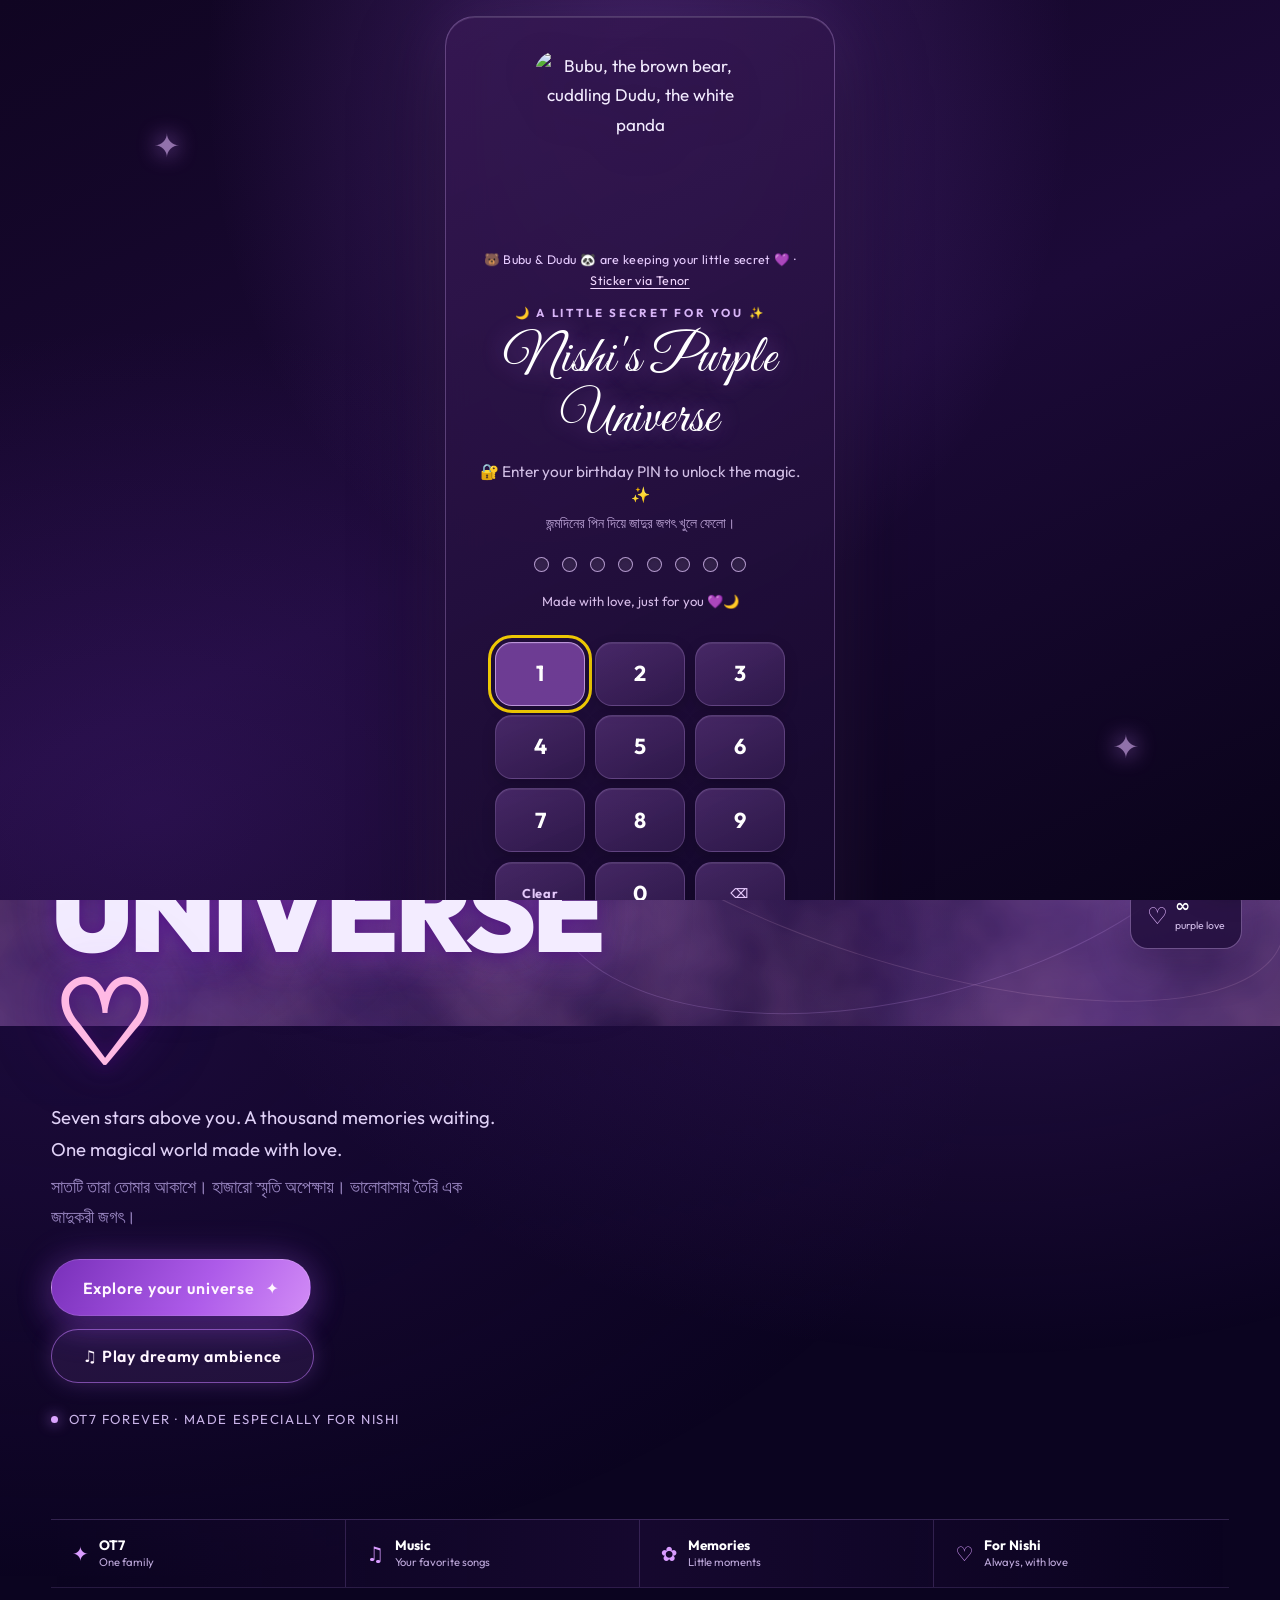
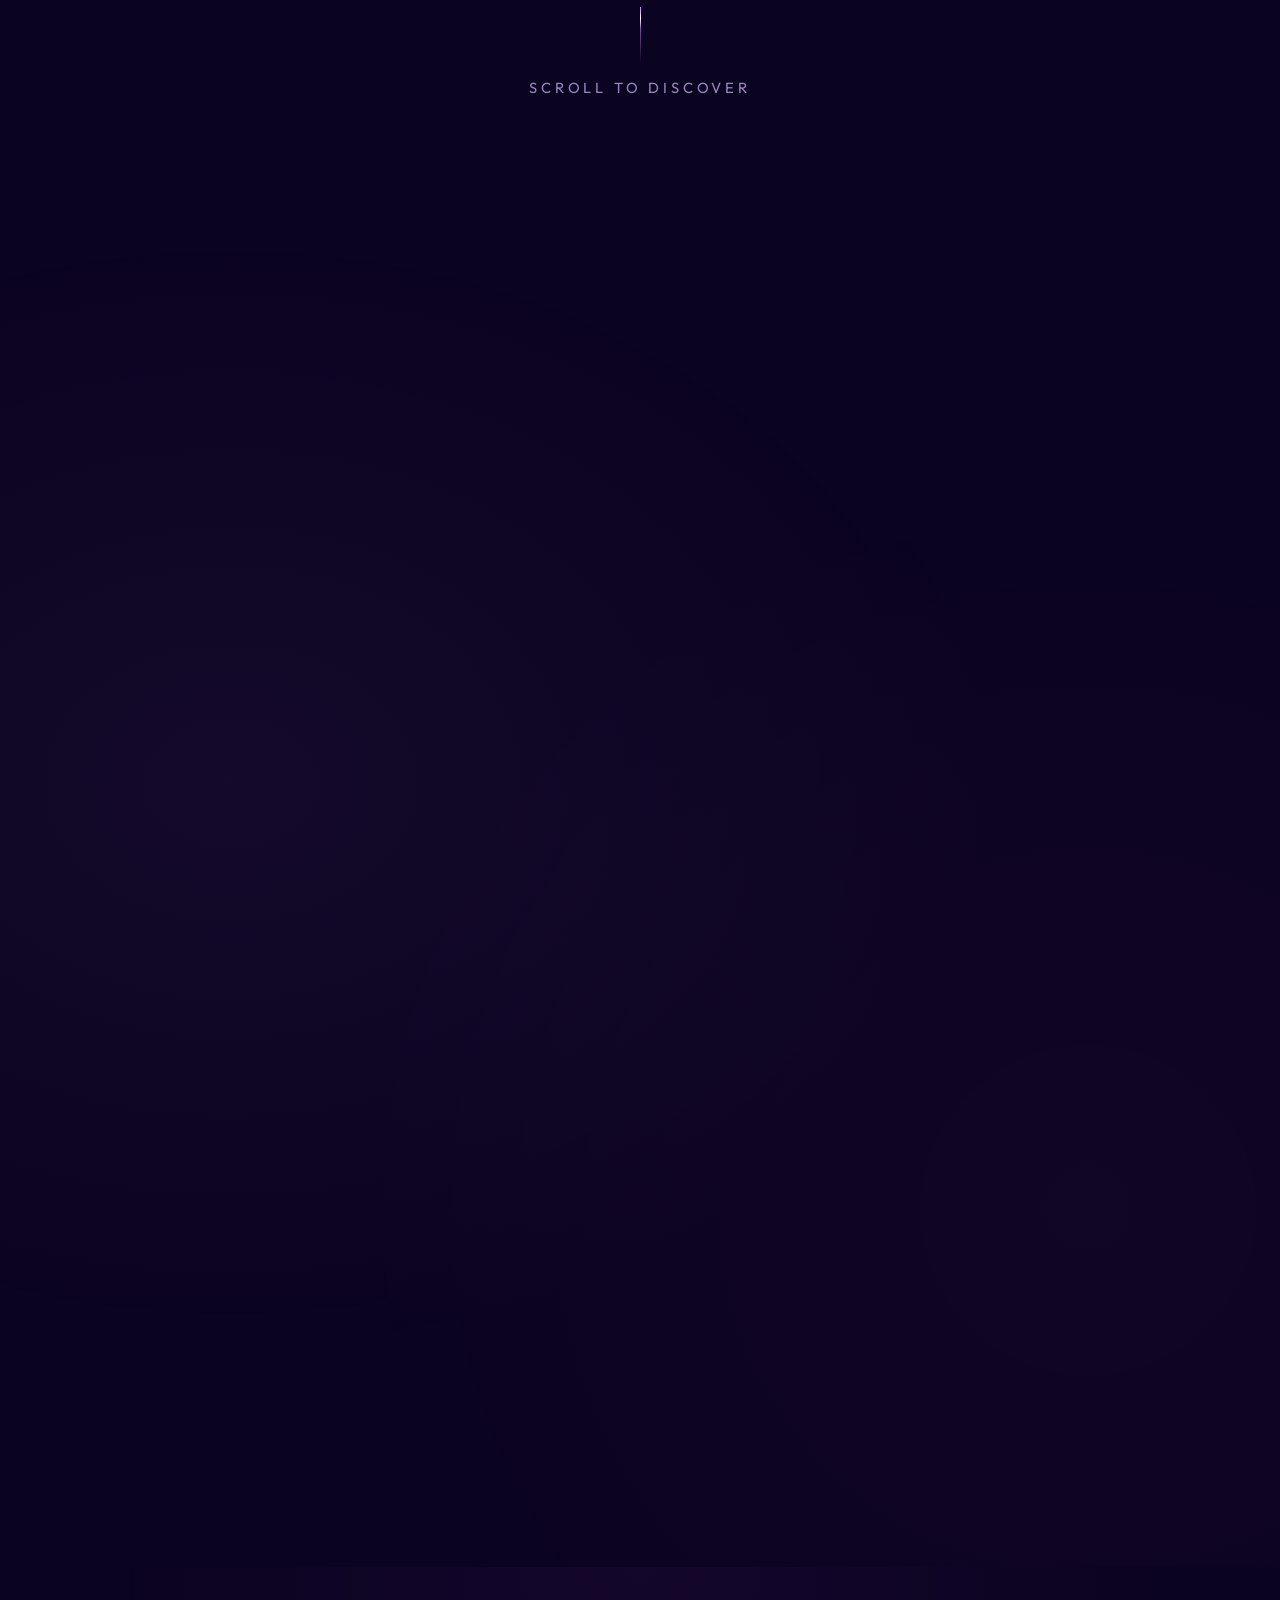
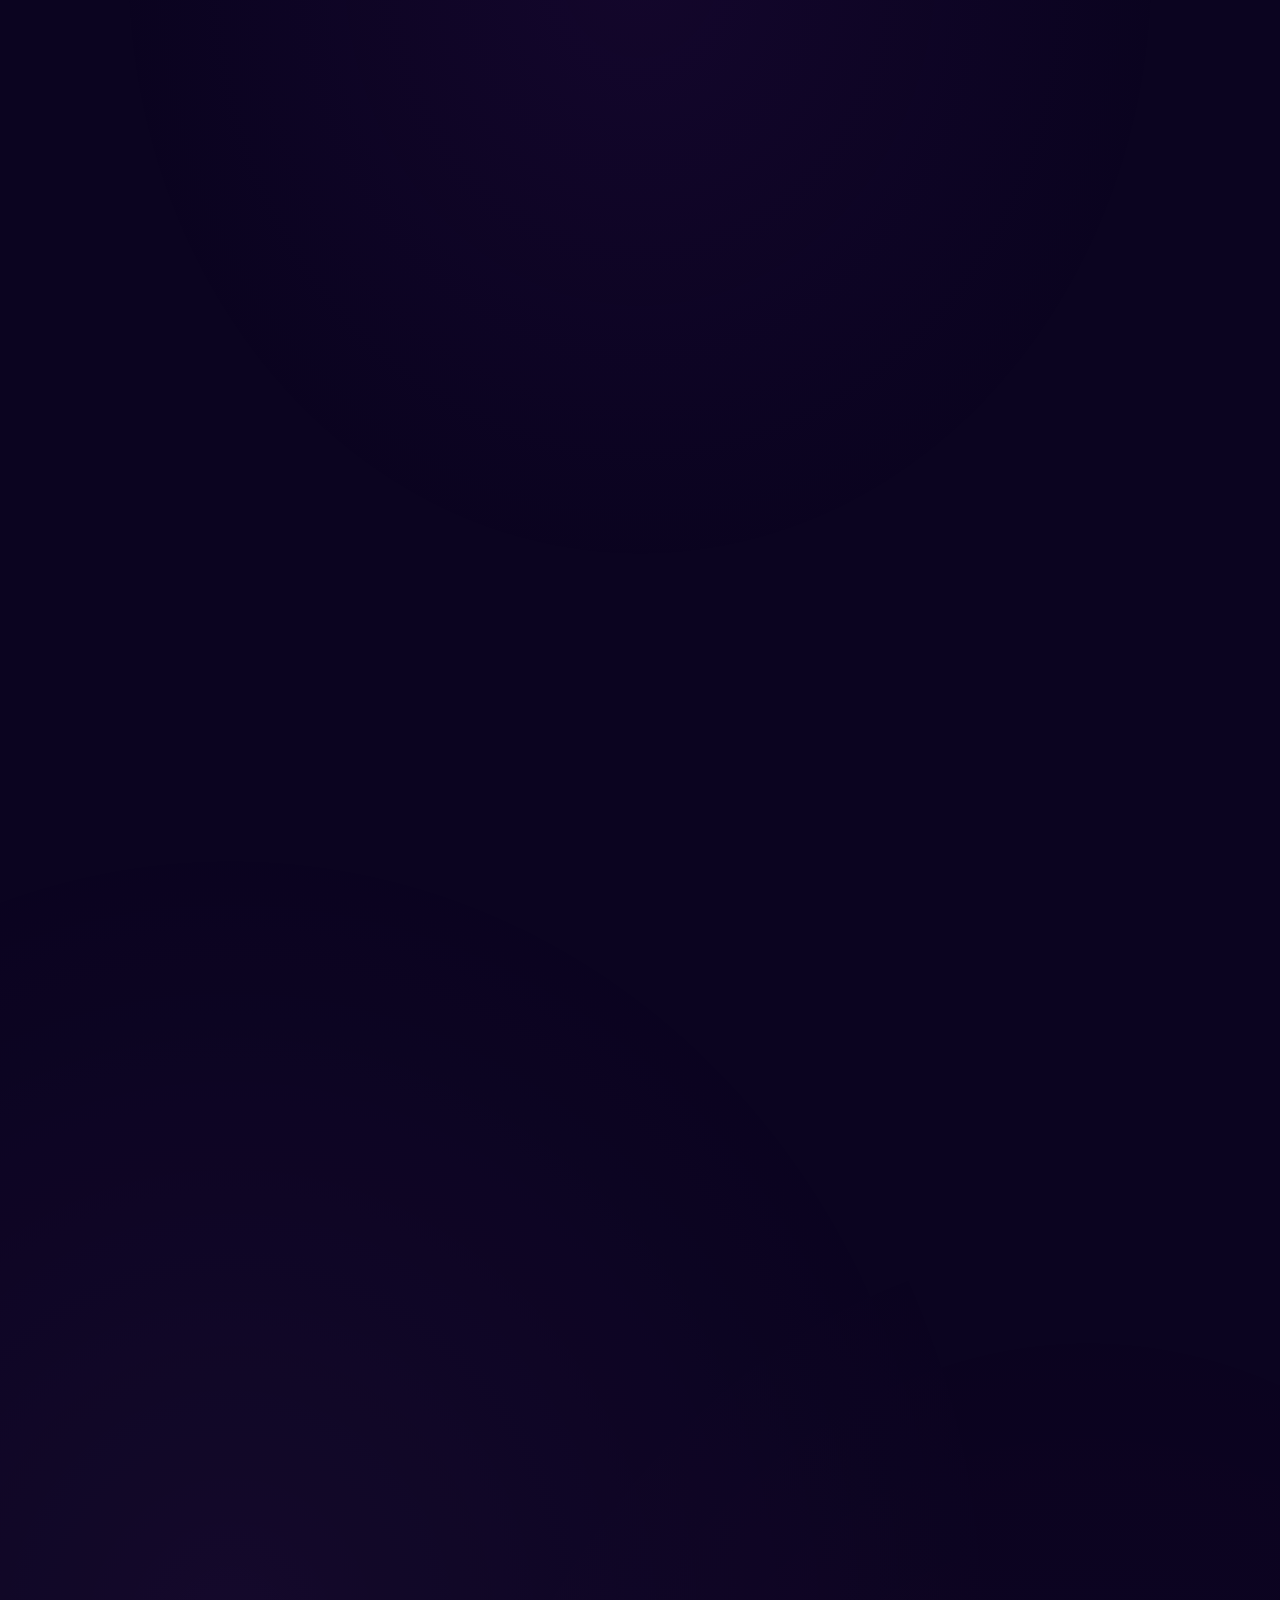
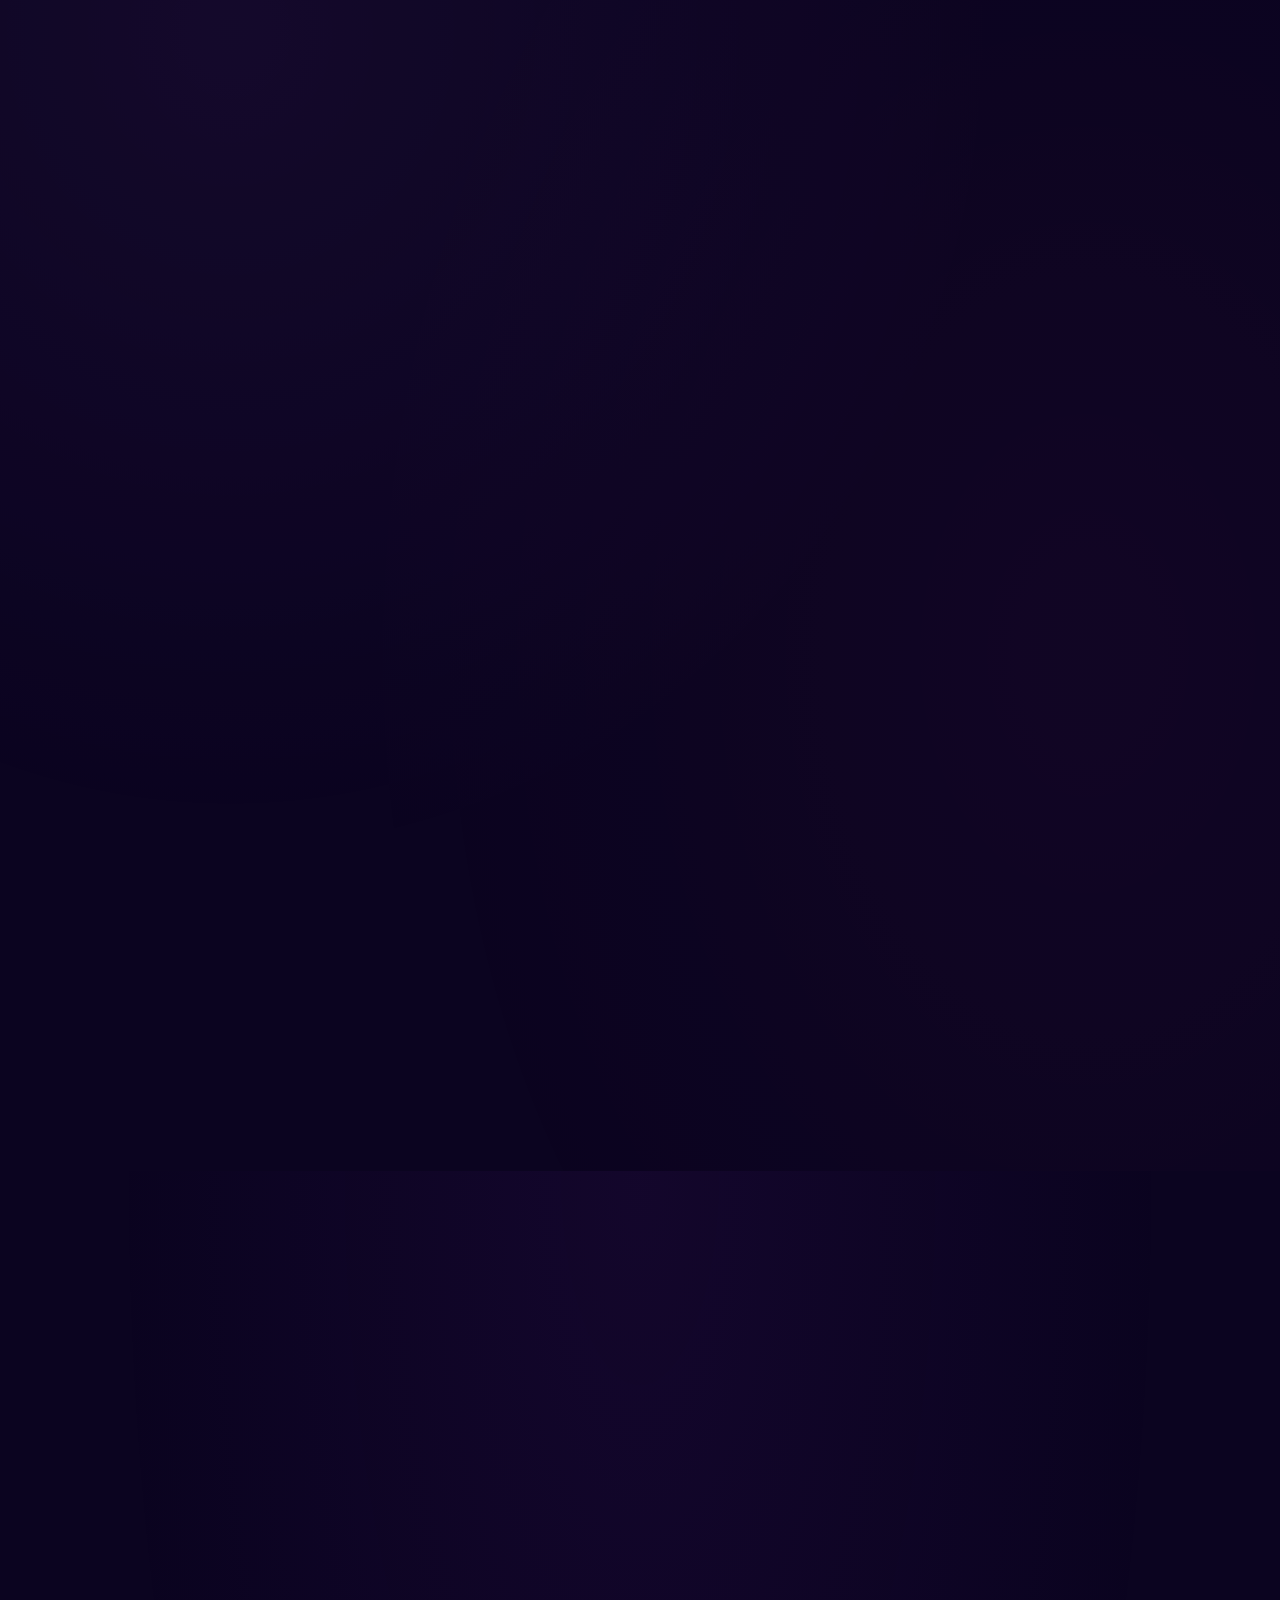
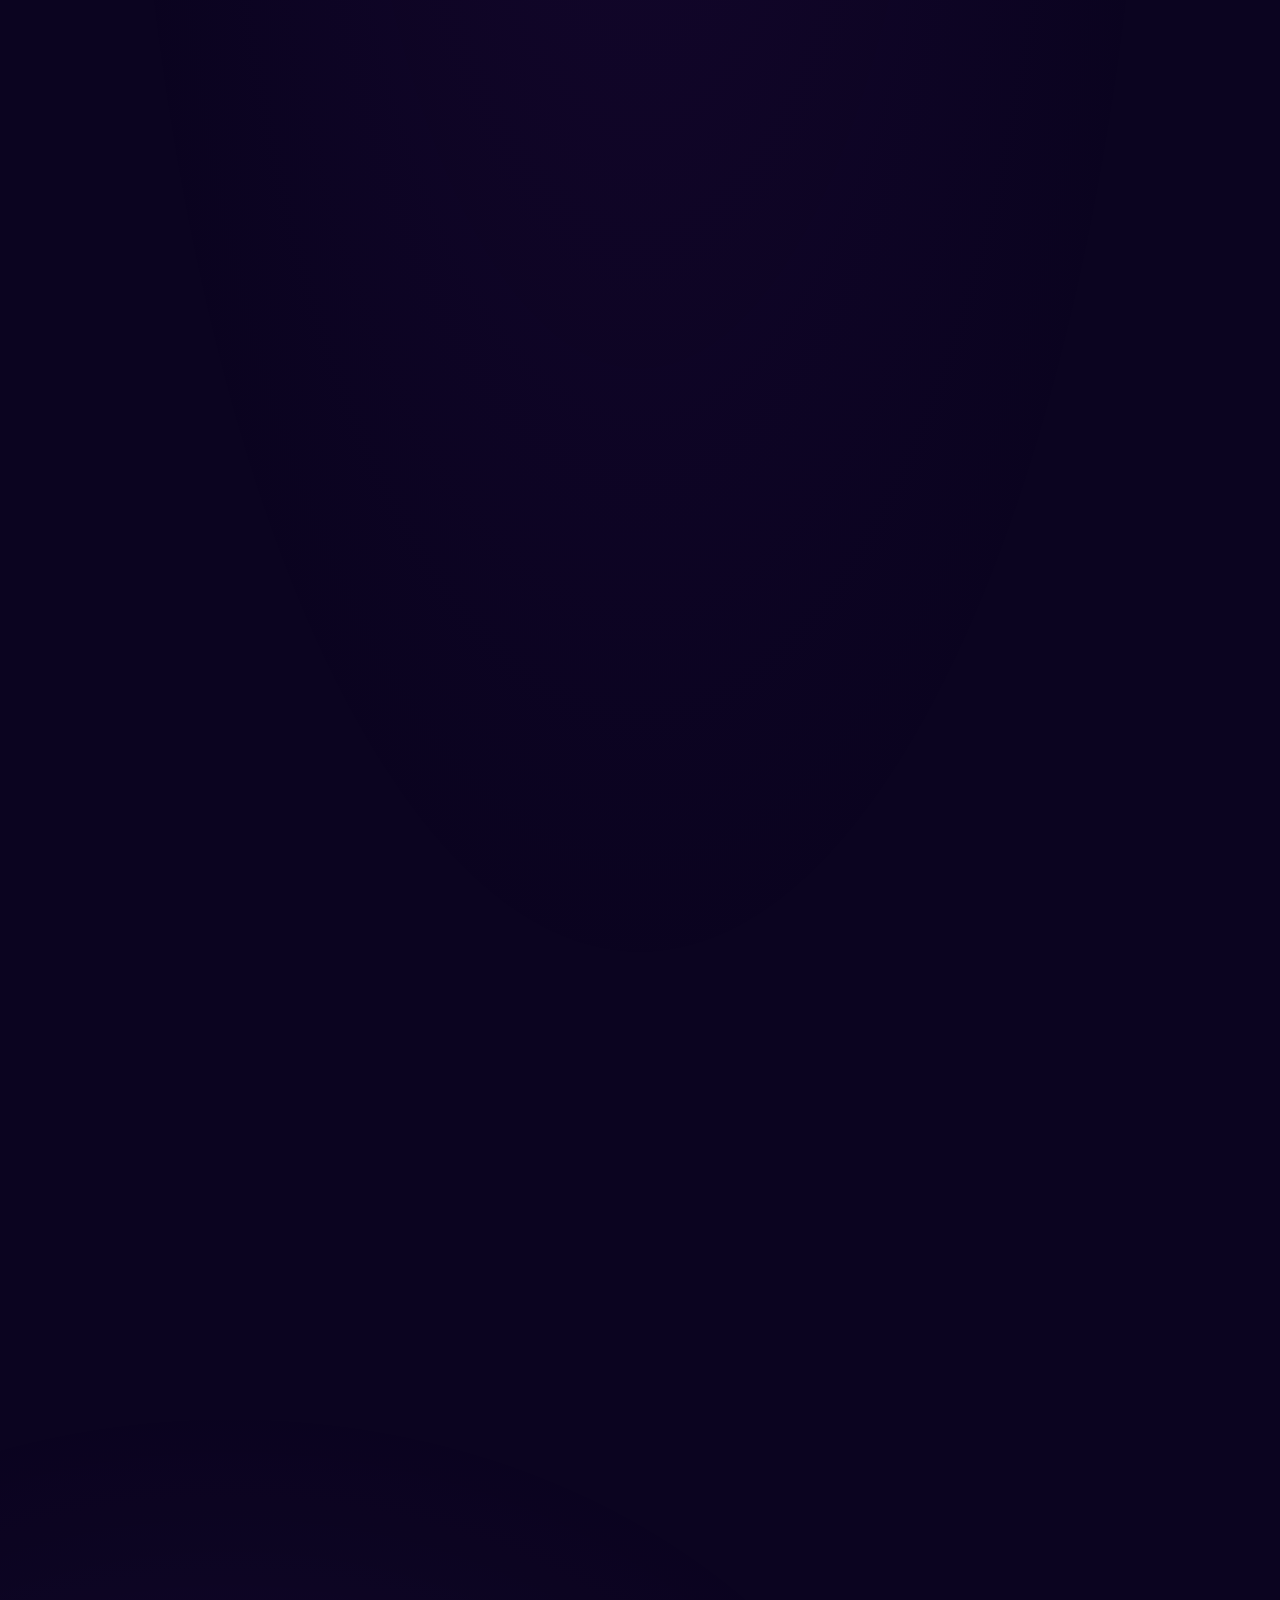
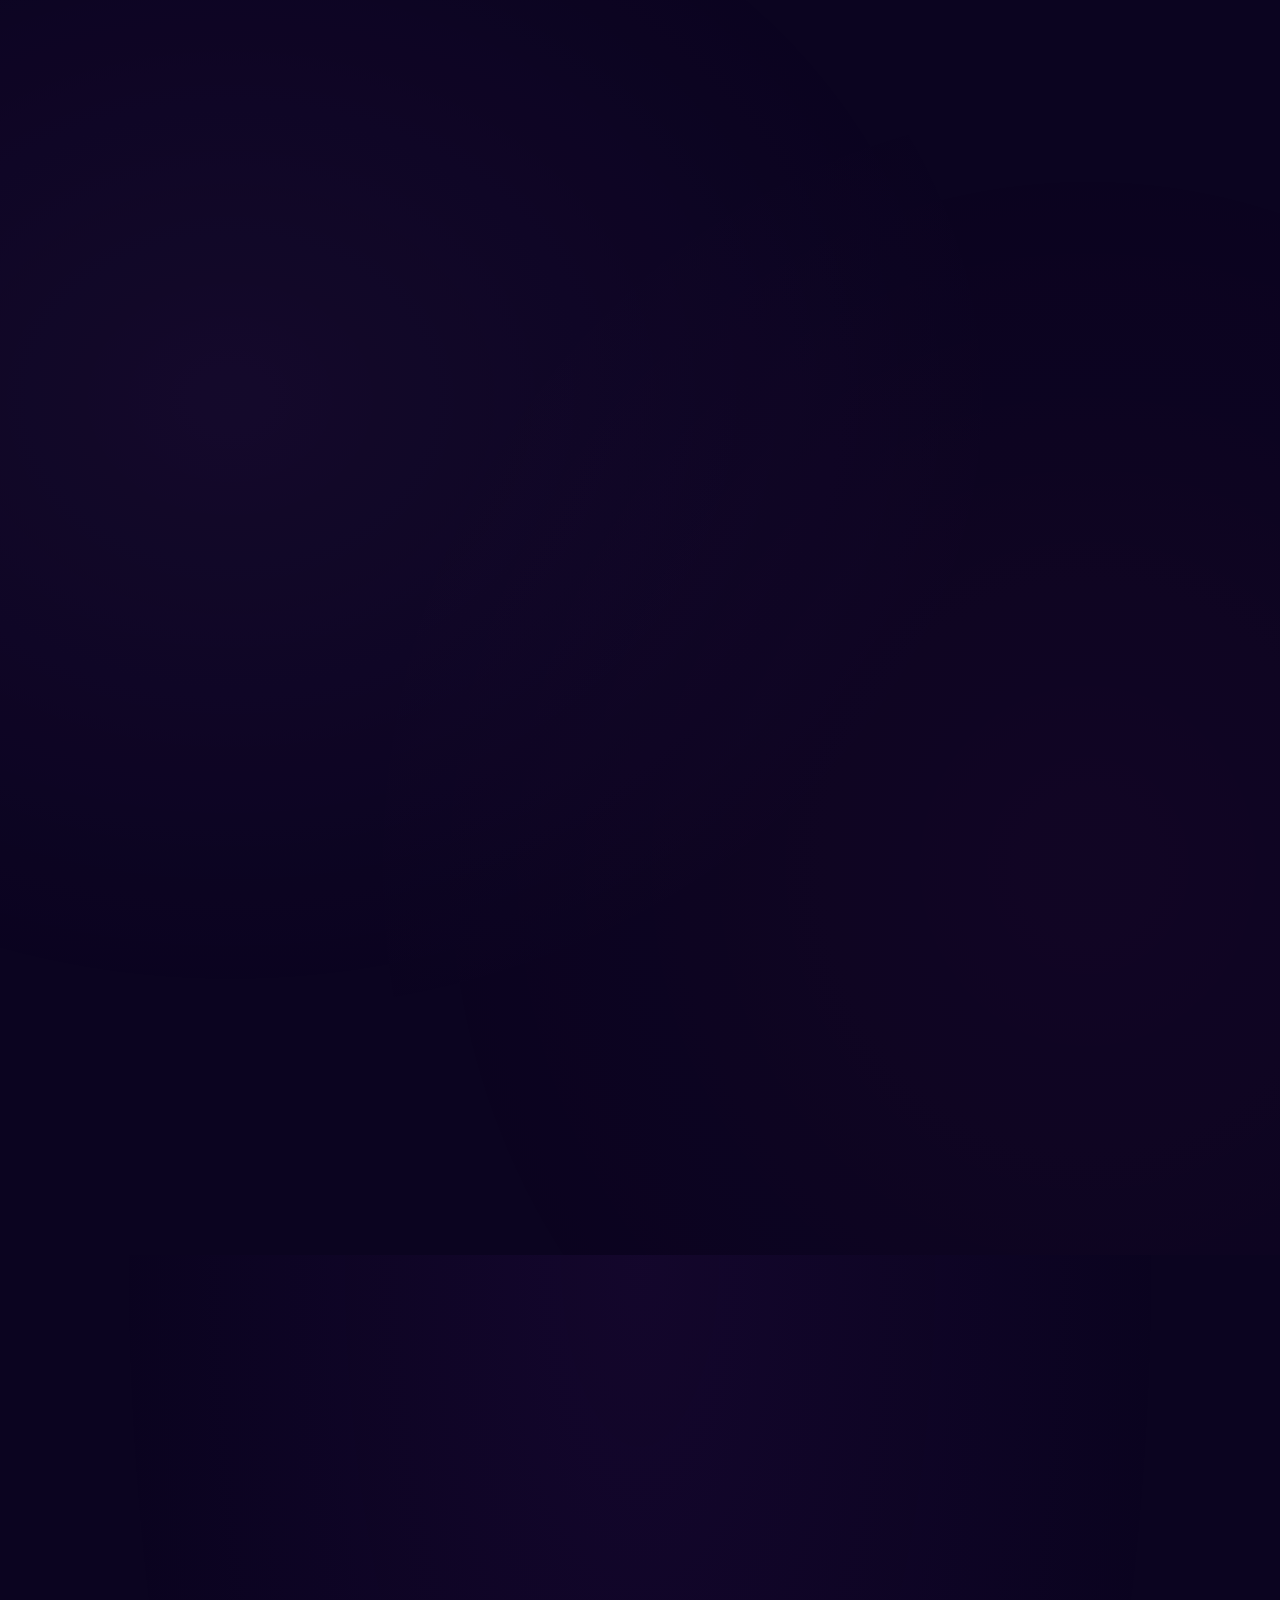
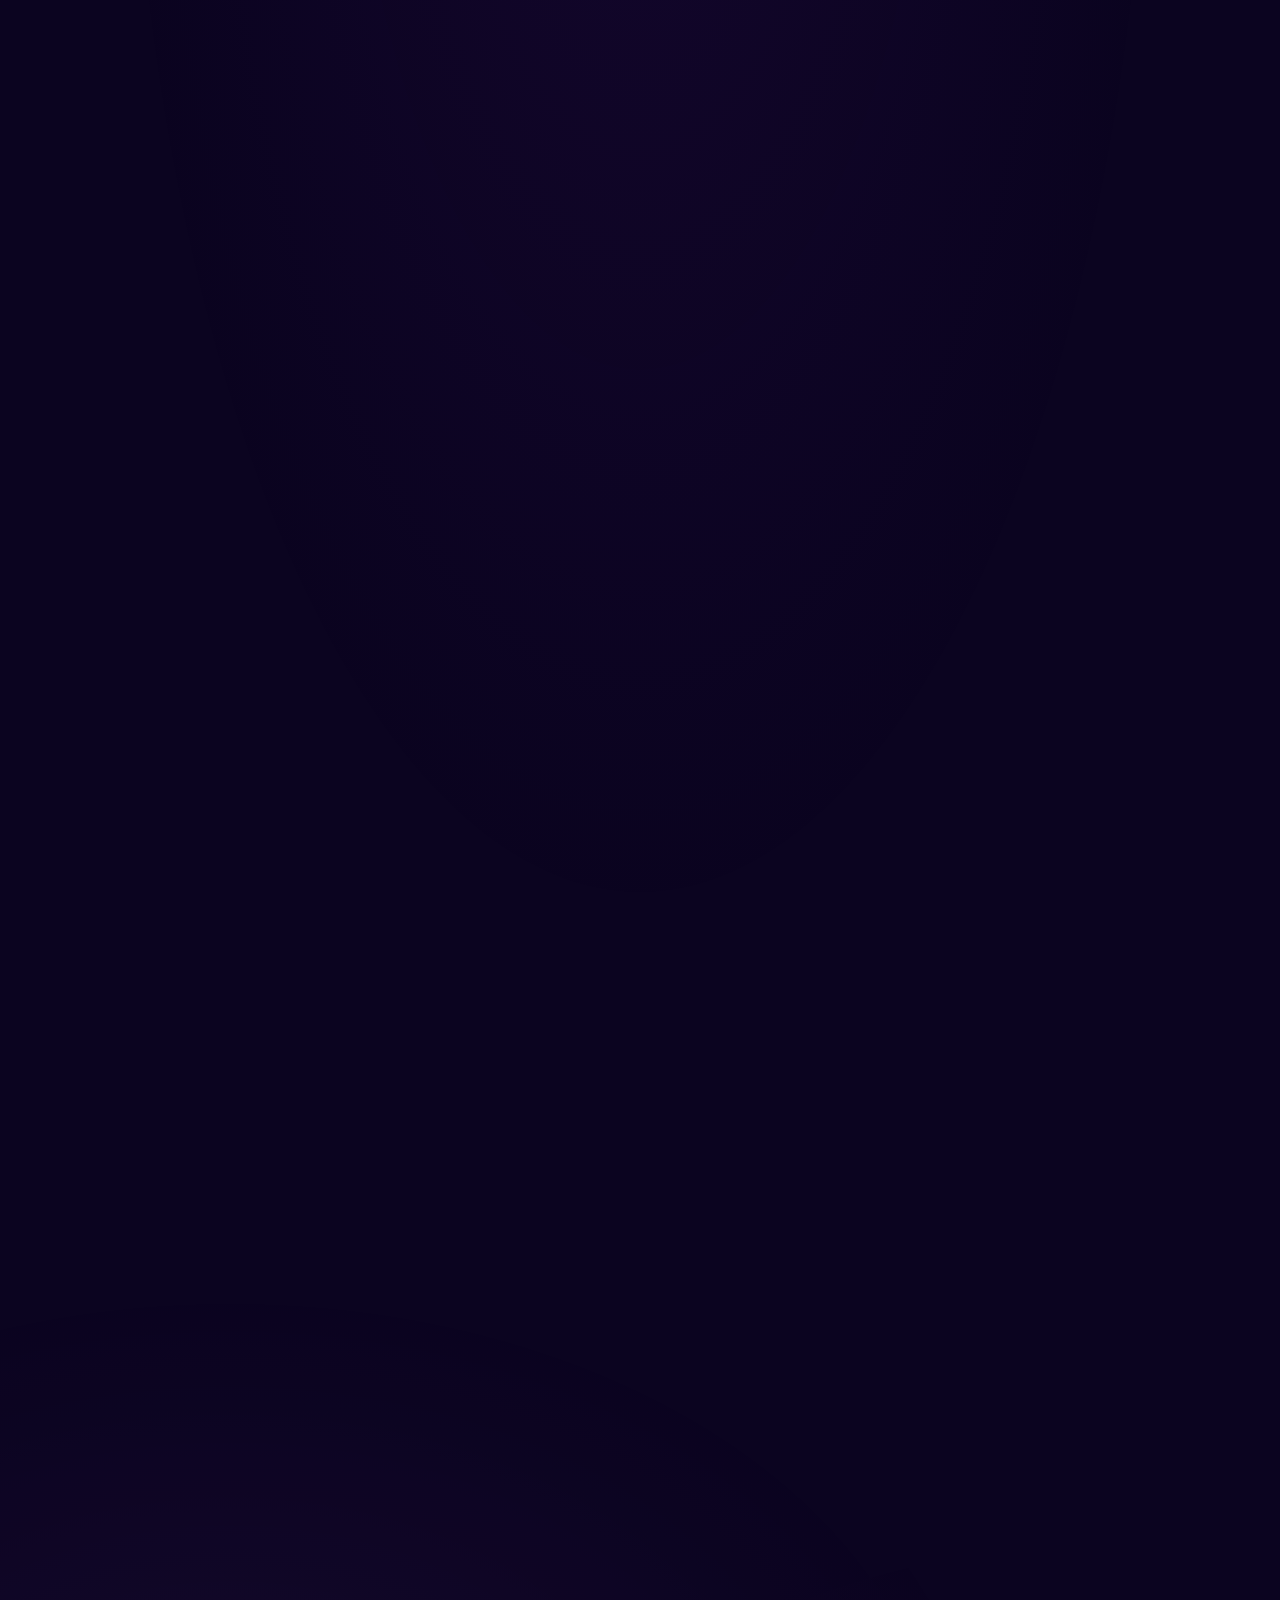
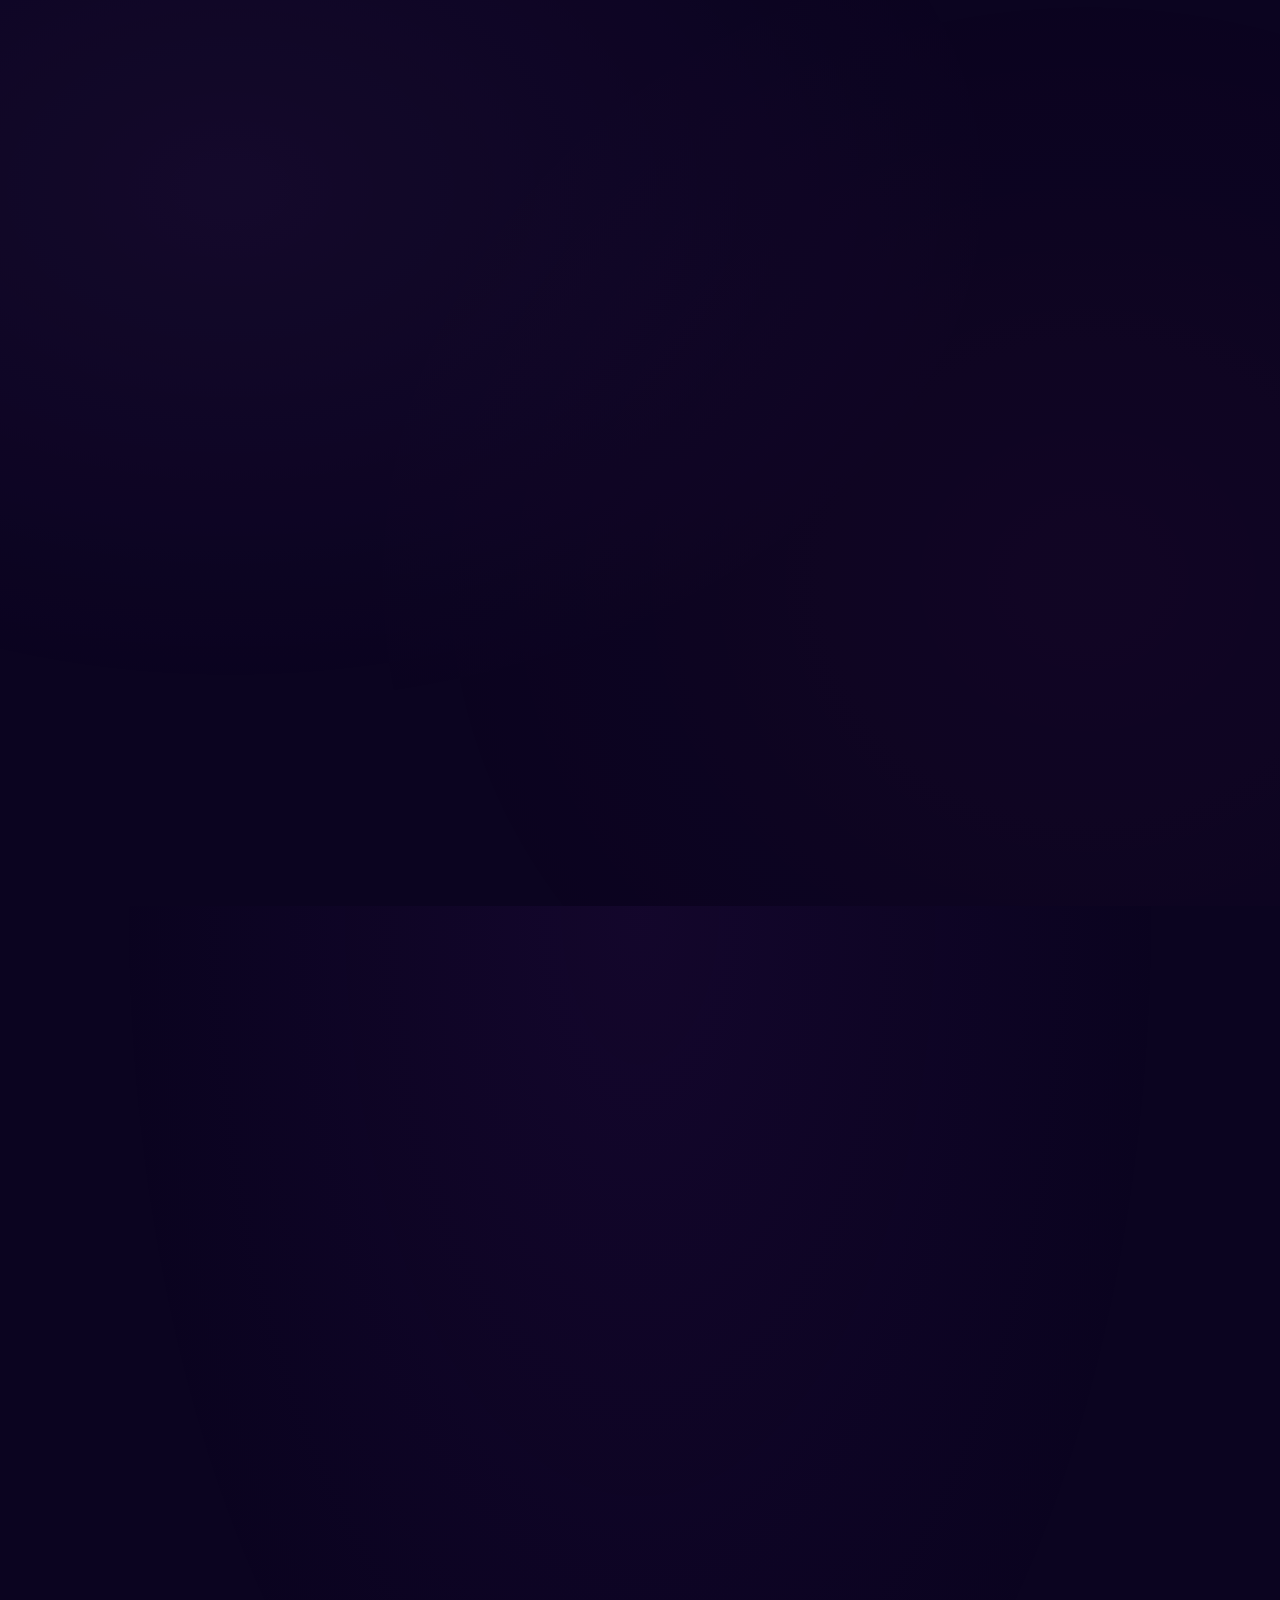
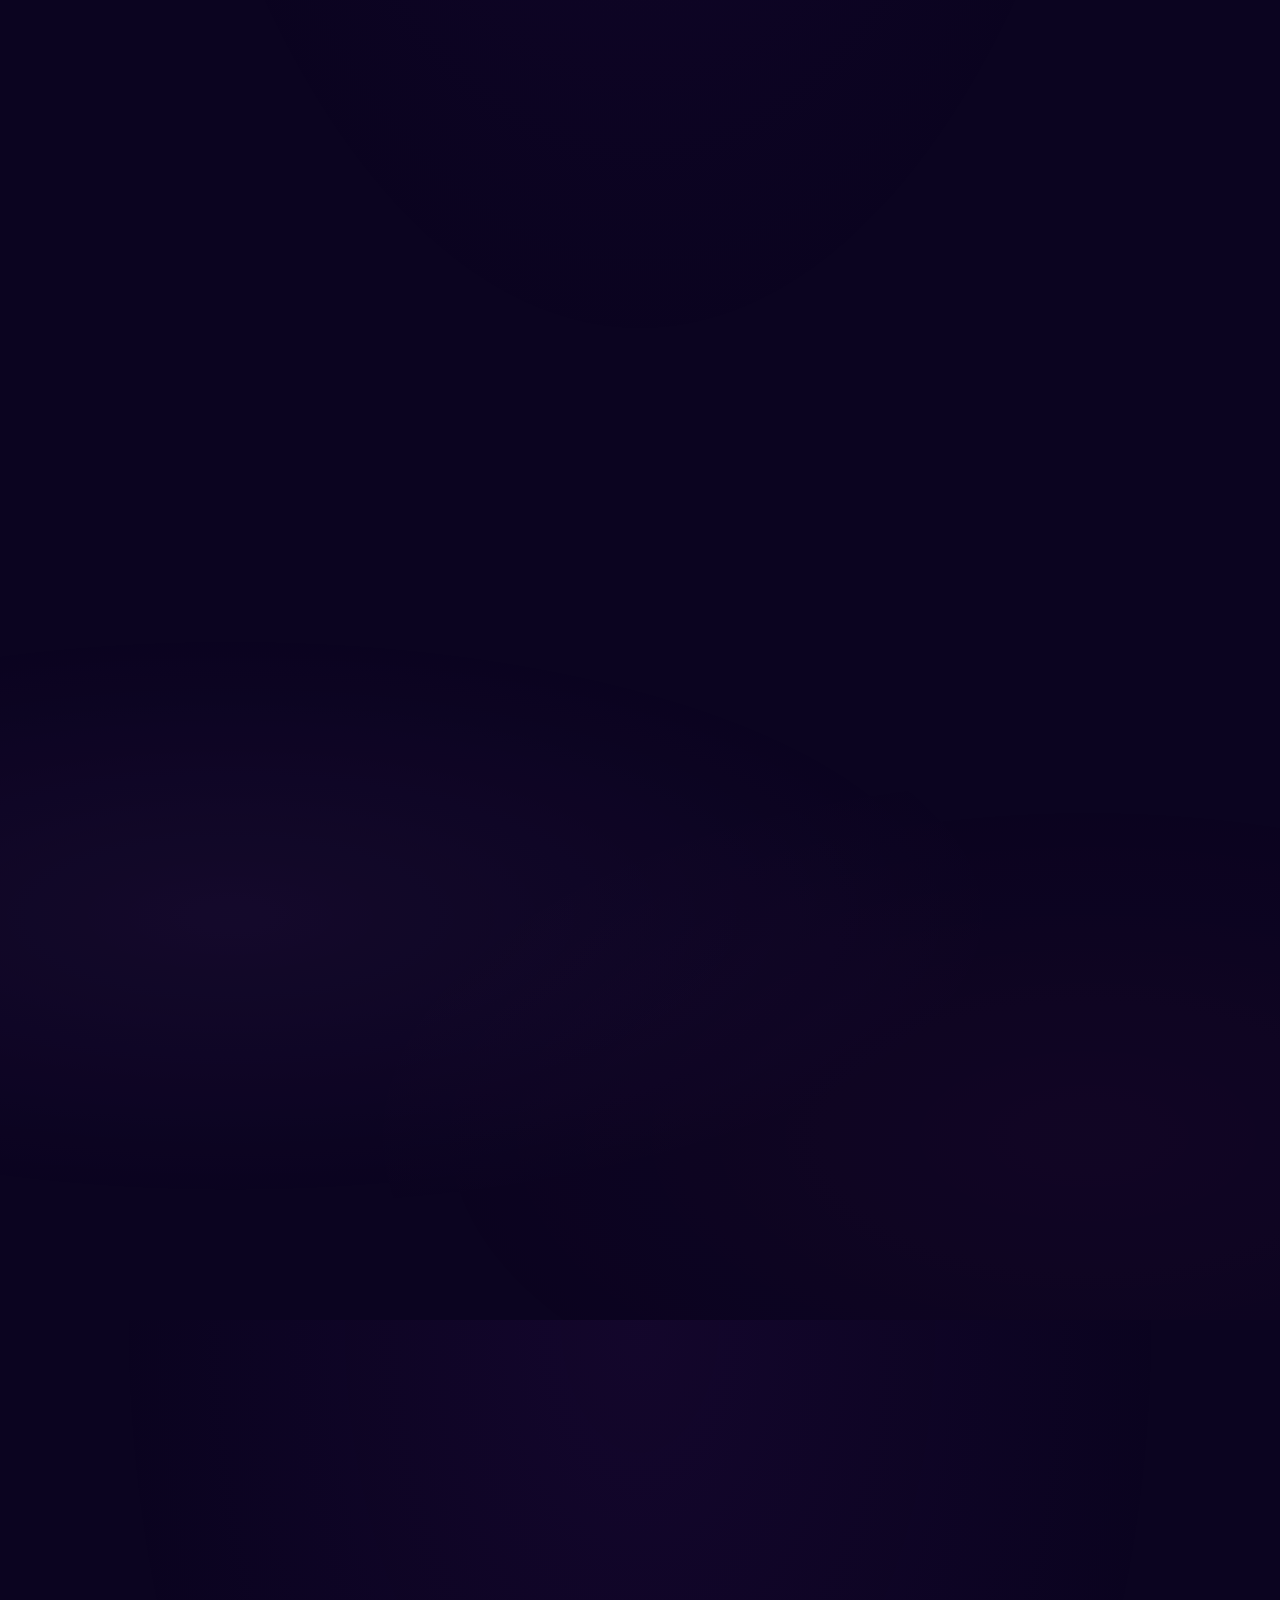
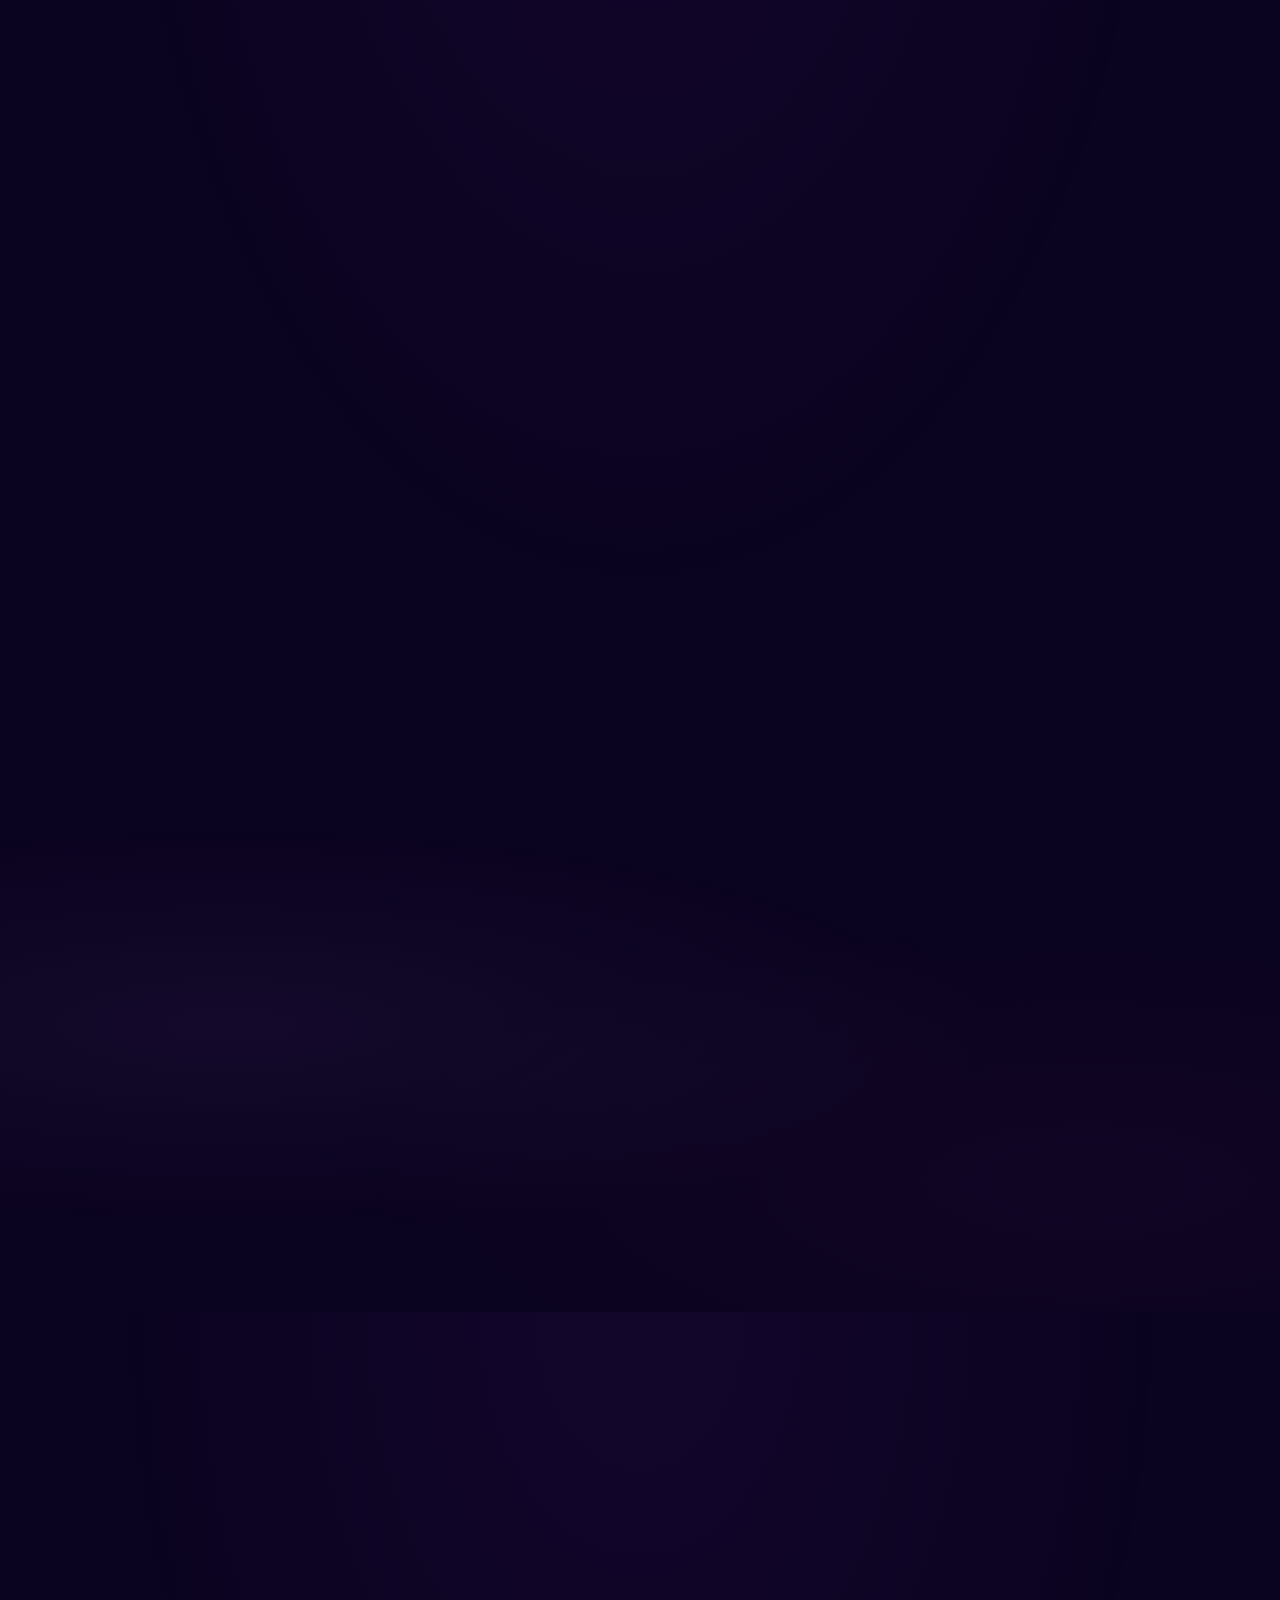
==== index.html @ fa597c04 "fix: PIN keypad fits mobile viewports; stable status line; defer 3D behind intro; intro fade click-t" ====
<!doctype html>
<html lang="en">
<head>
<meta charset="utf-8">
<meta name="viewport" content="width=device-width,initial-scale=1,viewport-fit=cover">
<title>Nishi's Purple Universe 💜</title>
<meta name="description" content="Enter Nishi's Purple Universe — a cinematic fan-made journey for OT7 and ARMY.">
<meta name="theme-color" content="#0B0420">
<meta http-equiv="Content-Security-Policy" content="default-src 'self'; script-src 'self' https://www.youtube.com 'unsafe-inline'; style-src 'self' 'unsafe-inline'; img-src 'self' data: https://i.ytimg.com https://*.ytimg.com https://media.tenor.com https://media1.tenor.com; font-src 'self'; connect-src 'self' https://www.youtube.com; frame-src https://www.youtube-nocookie.com https://www.youtube.com; object-src 'none'; base-uri 'self'; form-action 'self'">
<script>document.documentElement.classList.add('js')</script>
<meta name="referrer" content="strict-origin-when-cross-origin">
<link rel="canonical" href="https://alonesmoker007.github.io/Nishi-Purple-Universe/">
<link rel="icon" type="image/svg+xml" href="assets/favicon.svg">
<link rel="apple-touch-icon" href="assets/favicon.svg">
<meta property="og:type" content="website">
<meta property="og:title" content="Nishi's Purple Universe 💜">
<meta property="og:description" content="A dreamy purple cinematic journey for Nishi, celebrating OT7, ARMY, music, memories and friendship.">
<meta property="og:url" content="https://alonesmoker007.github.io/Nishi-Purple-Universe/">
<meta property="og:image" content="https://alonesmoker007.github.io/Nishi-Purple-Universe/assets/og-image.png">
<meta property="og:image:width" content="1200">
<meta property="og:image:height" content="630">
<meta property="og:image:alt" content="Nishi's Purple Universe — a purple fantasy castle under a moonlit sky with seven glowing stars">
<meta name="twitter:card" content="summary_large_image">
<meta name="twitter:title" content="Nishi's Purple Universe 💜">
<meta name="twitter:description" content="A dreamy purple cinematic journey for Nishi and OT7 ARMY.">
<meta name="twitter:image" content="https://alonesmoker007.github.io/Nishi-Purple-Universe/assets/og-image.png">
<link rel="preload" href="fonts/outfit-var.woff2" as="font" type="font/woff2" crossorigin>
<link rel="preload" href="fonts/great-vibes-400.woff2" as="font" type="font/woff2" crossorigin>
<script type="application/ld+json">
{"@context":"https://schema.org","@type":"WebSite","name":"Nishi's Purple Universe","url":"https://alonesmoker007.github.io/Nishi-Purple-Universe/","description":"A cinematic fan-made tribute celebrating BTS OT7, ARMY, music, memories and friendship.","inLanguage":"en"}
</script>
<link rel="stylesheet" href="css/secret-world.css">
<style>
/* ============================================================
   NISHI'S PURPLE UNIVERSE — cinematic design system
   Palette tokens (from reference art direction)
   ============================================================ */
@font-face{font-family:'Outfit';src:url('fonts/outfit-var.woff2') format('woff2');font-weight:100 900;font-style:normal;font-display:swap}
@font-face{font-family:'Great Vibes';src:url('fonts/great-vibes-400.woff2') format('woff2');font-weight:400;font-style:normal;font-display:swap}

:root{
  --ink-abyss:#0B0420;
  --ink-deep:#1A0B3B;
  --purple-core:#7B2CBF;
  --purple-glow:#C77DFF;
  --gold:#FFD700;
  --gold-warm:#F0E130;
  --pink:#FF69B4;
  --pink-warm:#E87A5D;
  --violet-deep:#4B0082;
  --mist:#2D1B3D;
  --paper:#FFFFFF;

  --text:#F3ECFF;
  --text-dim:#C4B2E4;
  --text-faint:#9A87C2;

  --glass:rgba(26,11,59,.55);
  --glass-strong:rgba(20,7,48,.78);
  --stroke:rgba(199,125,255,.22);
  --stroke-hot:rgba(199,125,255,.55);

  --glow-sm:0 0 12px rgba(199,125,255,.45);
  --glow-md:0 0 28px rgba(199,125,255,.5), 0 0 60px rgba(123,44,191,.28);
  --glow-lg:0 0 40px rgba(199,125,255,.55), 0 0 110px rgba(123,44,191,.35);

  --r-sm:12px; --r-md:20px; --r-lg:30px; --r-pill:999px;
  --shell:min(1180px, 92vw);
  --ease:cubic-bezier(.22,.8,.28,1);
  --ease-out:cubic-bezier(.16,1,.3,1);
}

*,*::before,*::after{box-sizing:border-box}
html{scroll-behavior:smooth; -webkit-text-size-adjust:100%}
@media (prefers-reduced-motion: reduce){html{scroll-behavior:auto}}

body{
  margin:0;
  background:var(--ink-abyss);
  color:var(--text);
  font-family:'Outfit',system-ui,-apple-system,'Segoe UI',sans-serif;
  font-size:17px;
  line-height:1.75;
  overflow-x:hidden;
  -webkit-font-smoothing:antialiased;
  text-rendering:optimizeLegibility;
}

/* ---------- background layers ---------- */
#scene-canvas{position:fixed; inset:0; width:100%; height:100%; z-index:0; display:block; opacity:0; transition:opacity 1.2s var(--ease)}
#scene-canvas.is-live{opacity:1}
.bg-fallback{
  position:fixed; inset:0; z-index:-1;
  background:
    radial-gradient(1100px 700px at 78% 12%, rgba(123,44,191,.42), transparent 62%),
    radial-gradient(900px 620px at 18% 78%, rgba(75,0,130,.42), transparent 66%),
    radial-gradient(700px 520px at 50% 40%, rgba(199,125,255,.18), transparent 70%),
    linear-gradient(180deg,#0B0420 0%,#1A0B3B 45%,#2A1152 72%,#150832 100%);
}
.bg-stars{
  position:fixed; inset:0; z-index:-1; pointer-events:none; opacity:.85;
  background-image:
    radial-gradient(1.4px 1.4px at 12% 22%, #fff, transparent),
    radial-gradient(1.2px 1.2px at 28% 68%, #E9D5FF, transparent),
    radial-gradient(1.6px 1.6px at 44% 14%, #fff, transparent),
    radial-gradient(1.1px 1.1px at 61% 82%, #C77DFF, transparent),
    radial-gradient(1.5px 1.5px at 73% 33%, #fff, transparent),
    radial-gradient(1.2px 1.2px at 86% 61%, #FFD9F0, transparent),
    radial-gradient(1.3px 1.3px at 8% 84%, #fff, transparent),
    radial-gradient(1.7px 1.7px at 94% 8%, #FFE9A8, transparent);
  background-repeat:no-repeat;
  animation:twinkle 7s ease-in-out infinite alternate;
}
@keyframes twinkle{from{opacity:.55}to{opacity:1}}

/* grain + vignette (cinematic) */
.grain{
  position:fixed; inset:0; z-index:70; pointer-events:none; opacity:.16; mix-blend-mode:overlay;
  background-image:url("data:image/svg+xml;utf8,<svg xmlns='http://www.w3.org/2000/svg' width='140' height='140'><filter id='n'><feTurbulence type='fractalNoise' baseFrequency='.85' numOctaves='3' stitchTiles='stitch'/></filter><rect width='140' height='140' filter='url(%23n)' opacity='.55'/></svg>");
}
.vignette{
  position:fixed; inset:0; z-index:69; pointer-events:none;
  background:radial-gradient(120% 90% at 50% 45%, transparent 42%, rgba(6,2,18,.62) 100%);
}
/* cinematic letterbox */
.letterbox{position:fixed; left:0; right:0; height:0; background:#05010F; z-index:96; pointer-events:none; transition:height .9s var(--ease-out)}
.letterbox.top{top:0} .letterbox.bottom{bottom:0}
body.cinematic .letterbox{height:7vh}

/* ---------- shell ---------- */
.shell{width:var(--shell); margin-inline:auto}
main{position:relative; z-index:2}

/* ---------- typography ---------- */
h1,h2,h3,h4{margin:0 0 .5em; line-height:1.15; font-weight:800; letter-spacing:.01em}
.display{
  font-family:'Outfit',sans-serif; font-weight:900; text-transform:uppercase;
  letter-spacing:.06em; line-height:1.05;
}
.script{
  font-family:'Great Vibes','Segoe Script',cursive; font-weight:400;
  letter-spacing:.012em; line-height:1.32; text-transform:none;
  background:linear-gradient(180deg,#FFFFFF 0%,#F3E4FF 34%,#DDB8FF 62%,#B76BF0 100%);
  -webkit-background-clip:text; background-clip:text; color:transparent;
  /* two-stage drop-shadow = soft falloff instead of one hard halo */
  filter:drop-shadow(0 2px 10px rgba(88,22,160,.55))
         drop-shadow(0 0 34px rgba(183,107,240,.34))
         drop-shadow(0 0 90px rgba(123,44,191,.22));
}
.eyebrow{
  display:inline-flex; align-items:center; gap:.6em;
  font-size:.92rem; font-weight:700; text-transform:uppercase; letter-spacing:.28em;
  color:var(--purple-glow); margin:0 0 1.1em;
}
.eyebrow::before{content:""; width:34px; height:1px; background:linear-gradient(90deg,transparent,var(--purple-glow))}
.lead{font-size:1.16rem; color:var(--text-dim); max-width:62ch}
.dim{color:var(--text-faint)}
.gold{color:var(--gold)} .pink{color:var(--pink)} .glow-text{color:var(--purple-glow)}
.glow-title{
  text-shadow:
    0 2px 16px rgba(75,0,130,.6),
    0 0 44px rgba(183,107,240,.32),
    0 0 110px rgba(123,44,191,.24);
}

/* Bangla secondary line */
.bn{display:block; font-size:max(.95em, 14px); color:var(--text-faint); font-weight:400; letter-spacing:0; margin-top:.35em; line-height:1.7}

/* ---------- glass panels ---------- */
.panel{
  position:relative;
  background:var(--glass);
  border:1px solid var(--stroke);
  border-radius:var(--r-lg);
  backdrop-filter:blur(22px) saturate(150%);
  -webkit-backdrop-filter:blur(22px) saturate(150%);
  padding:clamp(1.6rem,3.6vw,3.1rem);
  box-shadow:0 26px 70px rgba(4,1,16,.55), inset 0 1px 0 rgba(255,255,255,.09);
  overflow:hidden;
}
.panel::before{
  content:""; position:absolute; inset:0; pointer-events:none; border-radius:inherit;
  background:linear-gradient(140deg, rgba(199,125,255,.16), transparent 38%, transparent 66%, rgba(255,105,180,.1));
  opacity:.85;
}
.panel > *{position:relative}

/* ---------- buttons ---------- */
.btn{
  --btn-glow:rgba(166,90,232,.32);
  display:inline-flex; align-items:center; justify-content:center; gap:.65em;
  min-height:54px; padding:.85em 1.9em;
  font-family:inherit; font-size:1rem; font-weight:600; letter-spacing:.055em;
  text-decoration:none; cursor:pointer; border-radius:var(--r-pill);
  color:#FFF6FF; border:1px solid rgba(255,255,255,.14);
  background:linear-gradient(152deg,#5E1B9E 0%,#7F2CC4 38%,#A75BE8 72%,#C487F2 100%);
  /* physically plausible: top rim light, bottom inner shade, soft outer bloom */
  box-shadow:
    inset 0 1px 0 rgba(255,255,255,.3),
    inset 0 -12px 26px rgba(48,8,92,.42),
    0 12px 28px rgba(52,10,98,.38),
    0 0 56px var(--btn-glow);
  transition:transform .32s var(--ease), box-shadow .32s var(--ease), filter .32s var(--ease);
  -webkit-tap-highlight-color:transparent;
}
.btn:hover{
  transform:translateY(-3px);
  box-shadow:
    inset 0 1px 0 rgba(255,255,255,.4),
    inset 0 -12px 26px rgba(48,8,92,.34),
    0 22px 46px rgba(52,10,98,.46),
    0 0 92px rgba(183,107,240,.4);
  filter:brightness(1.07) saturate(1.06);
}
.btn:active{transform:translateY(-1px) scale(.985)}
.btn:focus-visible{outline:3px solid var(--gold); outline-offset:4px}
.btn.ghost{
  background:rgba(199,125,255,.1); border-color:var(--stroke-hot); box-shadow:0 0 22px rgba(199,125,255,.22);
}
.btn.ghost:hover{background:rgba(199,125,255,.2)}
.btn.gold{
  background:linear-gradient(152deg,#8A6410 0%,#D4A017 36%,#F5D567 72%,#FFF0B0 100%);
  --btn-glow:rgba(240,213,103,.3); color:#2E1B00; border-color:rgba(255,255,255,.22);
}
.btn.pink{
  background:linear-gradient(152deg,#9C1B58 0%,#D6408B 38%,#F277B4 74%,#FFB3D8 100%);
  --btn-glow:rgba(242,119,180,.32);
}
.btn.sm{min-height:44px; padding:.6em 1.35em; font-size:.9rem}

/* ---------- nav ---------- */
.skip-link{
  position:fixed; top:-100px; left:16px; z-index:120;
  background:var(--gold); color:#2B1600; padding:.9em 1.4em; border-radius:var(--r-pill);
  font-weight:700; text-decoration:none; transition:top .25s var(--ease);
}
.skip-link:focus{top:16px}

.topbar{
  position:sticky; top:0; z-index:60;
  border-bottom:1px solid rgba(199,125,255,.14);
}
/* Frosted-glass layer lives on a pseudo-element on purpose: a backdrop-filter
   on .topbar itself creates a containing block for position:fixed descendants,
   which pinned the mobile nav sheet to the 70px header instead of the viewport. */
.topbar::before{
  content:""; position:absolute; inset:0; z-index:-1;
  background:linear-gradient(180deg, rgba(11,4,32,.92), rgba(11,4,32,.62) 70%, transparent);
  backdrop-filter:blur(18px) saturate(150%);
  -webkit-backdrop-filter:blur(18px) saturate(150%);
}
.topbar .shell{display:flex; align-items:center; gap:1rem; min-height:70px; padding-block:.65rem}
.brand{display:flex; align-items:center; gap:.75rem; text-decoration:none; color:var(--text); margin-right:auto; min-width:0; min-height:48px}
.brand-mark{
  width:44px; height:44px; flex:0 0 44px; border-radius:14px;
  background:conic-gradient(from 210deg,var(--purple-core),var(--purple-glow),var(--pink),var(--gold),var(--purple-core));
  box-shadow:0 0 22px rgba(199,125,255,.55); display:grid; place-items:center; font-size:1.15rem;
}
.brand-name{font-weight:800; letter-spacing:.06em; text-transform:uppercase; font-size:.88rem; white-space:nowrap; overflow:hidden; text-overflow:ellipsis}
.brand-name small{display:block; font-size:.9rem; letter-spacing:.18em; color:var(--purple-glow); font-weight:600}

.nav-links{display:flex; align-items:center; gap:.35rem; list-style:none; margin:0; padding:0}
.nav-links a{
  display:flex; flex-direction:column; justify-content:center; min-height:48px;
  padding:.62em 1em; border-radius:var(--r-pill); text-decoration:none;
  color:var(--text-dim); font-size:.92rem; font-weight:600; letter-spacing:.055em; white-space:nowrap;
  transition:color .25s var(--ease), background .25s var(--ease);
}
.nav-links a:hover,.nav-links a:focus-visible{color:#fff; background:rgba(199,125,255,.18)}
.nav-links a:focus-visible{outline:2px solid var(--gold); outline-offset:2px}
.nav-links .bn{margin:0; font-size:.9rem; letter-spacing:.02em}

.nav-toggle{
  display:none; width:48px; height:48px; border-radius:15px; cursor:pointer;
  background:rgba(199,125,255,.12); border:1px solid var(--stroke-hot); color:#fff;
  align-items:center; justify-content:center; flex-direction:column; gap:5px;
}
.nav-toggle span{display:block; width:20px; height:2px; background:#fff; border-radius:2px; transition:transform .3s var(--ease), opacity .25s}
.nav-toggle[aria-expanded="true"] span:nth-child(1){transform:translateY(7px) rotate(45deg)}
.nav-toggle[aria-expanded="true"] span:nth-child(2){opacity:0}
.nav-toggle[aria-expanded="true"] span:nth-child(3){transform:translateY(-7px) rotate(-45deg)}

/* mobile: collapse nav into a sheet (fixes 55% screen-height header) */
@media (max-width:900px){
  .nav-toggle{display:flex}
  .nav-links{
    position:fixed; inset:auto 0 0 0; z-index:70;
    flex-direction:column; align-items:stretch; gap:.15rem;
    padding:1.4rem 1.2rem calc(1.6rem + env(safe-area-inset-bottom));
    background:var(--glass-strong);
    backdrop-filter:blur(26px) saturate(160%); -webkit-backdrop-filter:blur(26px) saturate(160%);
    border-top:1px solid var(--stroke-hot); border-radius:26px 26px 0 0;
    box-shadow:0 -22px 60px rgba(4,1,16,.6);
    transform:translateY(102%); transition:transform .42s var(--ease-out);
    max-height:76vh; overflow-y:auto;
  }
  .nav-links.is-open{transform:translateY(0)}
  .nav-links a{padding:1em 1.1em; font-size:1.02rem; min-height:52px; display:flex; flex-direction:column; justify-content:center}
  .nav-links .bn{font-size:.92rem}
}
@media (min-width:901px) and (max-width:1120px){ .nav-links a{padding:.6em .72em; font-size:.9rem} }

/* ---------- sections ---------- */
.section{position:relative; padding:clamp(4.5rem,10vw,9rem) 0}
.section-head{max-width:70ch; margin:0 auto clamp(2.2rem,5vw,3.6rem); text-align:center}
.section-head .script{font-size:clamp(2.2rem,6vw,4.2rem)}
.section-head .display{font-size:clamp(1.35rem,3.2vw,2.15rem); color:#fff}
.divider{height:1px; margin:2.6rem auto; width:min(360px,60%); background:linear-gradient(90deg,transparent,var(--stroke-hot),transparent)}

/* reveal on scroll */
/* Reveal-on-scroll. Content is VISIBLE by default and only hidden once we know
   JavaScript is actually running — so a slow, blocked, or failed script can
   never leave the page looking empty (that was the "everything shows late" bug).
   A safety timeout in ui.js also force-reveals anything the observer misses. */
.reveal{opacity:1; transform:none}
html.js .reveal{opacity:0; transform:translateY(28px); transition:opacity .62s var(--ease-out), transform .62s var(--ease-out)}
html.js .reveal.is-in{opacity:1; transform:none}
.reveal[data-delay="1"]{transition-delay:.08s} .reveal[data-delay="2"]{transition-delay:.16s}
.reveal[data-delay="3"]{transition-delay:.24s} .reveal[data-delay="4"]{transition-delay:.32s}
@media (prefers-reduced-motion: reduce){
  .reveal{opacity:1 !important; transform:none !important; transition:none !important}
  .bg-stars{animation:none}
  *{animation-duration:.001ms !important; animation-iteration-count:1 !important; transition-duration:.12s !important}
}

/* ---------- hero ---------- */
.hero{min-height:100svh; display:grid; align-items:center; padding-block:clamp(3rem,8vw,6rem)}
.hero-inner{text-align:center; max-width:24ch; margin-inline:auto}
.hero h1{font-size:clamp(2.9rem,10vw,7.2rem); margin-bottom:.18em}
.hero .script{display:block; font-size:clamp(3.4rem,11vw,8.4rem)}
.hero-art-wrap{margin:1.6rem auto 1.4rem; max-width:min(760px,100%); position:relative}
.hero-art{width:100%; height:auto; display:block; border-radius:var(--r-lg); box-shadow:var(--glow-md)}
.hero-actions{display:flex; flex-wrap:wrap; gap:.95rem; justify-content:center; margin-top:1.9rem}
.scroll-cue{margin-top:2.6rem; display:flex; flex-direction:column; align-items:center; gap:.75rem; color:var(--text-faint); font-size:.92rem; letter-spacing:.26em; text-transform:uppercase}
.scroll-cue .line{width:1px; height:56px; background:linear-gradient(180deg,var(--purple-glow),transparent); position:relative; overflow:hidden}
.scroll-cue .line::after{content:""; position:absolute; inset-inline:0; height:22px; background:linear-gradient(180deg,transparent,#fff,transparent); animation:drop 2.1s var(--ease) infinite}
@keyframes drop{0%{transform:translateY(-24px); opacity:0}40%{opacity:1}100%{transform:translateY(58px); opacity:0}}
@media (prefers-reduced-motion: reduce){.scroll-cue .line::after{animation:none; opacity:.5}}

/* ---------- grid helpers ---------- */
.grid{display:grid; gap:clamp(1rem,2.4vw,1.65rem)}
.grid-2{grid-template-columns:repeat(auto-fit,minmax(300px,1fr))}
.grid-3{grid-template-columns:repeat(auto-fit,minmax(268px,1fr))}
.grid-4{grid-template-columns:repeat(auto-fit,minmax(224px,1fr))}

/* ---------- realm portals ---------- */
.realm{
  position:relative; display:block; text-decoration:none; color:inherit;
  padding:1.9rem 1.6rem 1.7rem; border-radius:var(--r-md);
  background:linear-gradient(165deg, rgba(123,44,191,.28), rgba(26,11,59,.62));
  border:1px solid var(--stroke);
  transition:transform .42s var(--ease), border-color .42s var(--ease), box-shadow .42s var(--ease);
  overflow:hidden; min-height:100%;
}
.realm::after{
  content:""; position:absolute; inset:-1px; border-radius:inherit; pointer-events:none;
  background:radial-gradient(320px 190px at var(--mx,50%) var(--my,0%), rgba(199,125,255,.28), transparent 70%);
  opacity:0; transition:opacity .42s var(--ease);
}
.realm:hover,.realm:focus-visible{transform:translateY(-8px); border-color:var(--stroke-hot); box-shadow:0 26px 60px rgba(4,1,16,.6), var(--glow-md)}
.realm:hover::after,.realm:focus-visible::after{opacity:1}
.realm:focus-visible{outline:3px solid var(--gold); outline-offset:3px}
.realm-icon{
  width:62px; height:62px; border-radius:19px; display:grid; place-items:center; font-size:1.75rem;
  background:rgba(199,125,255,.14); border:1px solid var(--stroke-hot); box-shadow:var(--glow-sm);
  margin-bottom:1.15rem;
}
.realm h3{font-size:1.22rem; margin-bottom:.28em}
.realm .bn{margin-top:.15em}
.realm p{margin:.55em 0 0; color:var(--text-dim); font-size:.965rem}
.realm-go{margin-top:1.15rem; display:inline-flex; align-items:center; gap:.5em; font-size:.92rem; font-weight:700; letter-spacing:.18em; text-transform:uppercase; color:var(--purple-glow)}
.realm-go .arrow{transition:transform .35s var(--ease)}
.realm:hover .realm-go .arrow{transform:translateX(6px)}
.realm.is-done{border-color:rgba(255,215,0,.5)}
.realm .tick{position:absolute; top:1.15rem; right:1.25rem; color:var(--gold); font-size:1.05rem; opacity:0; transform:scale(.6); transition:.35s var(--ease)}
.realm.is-done .tick{opacity:1; transform:none}

/* progress meter */
.meter{
  display:flex; align-items:center; gap:1.15rem; flex-wrap:wrap; justify-content:center;
  margin-top:2.4rem; padding:1.15rem 1.7rem; border-radius:var(--r-pill);
  background:var(--glass); border:1px solid var(--stroke);
  backdrop-filter:blur(18px); -webkit-backdrop-filter:blur(18px);
}
.meter-track{flex:1 1 200px; height:8px; border-radius:99px; background:rgba(199,125,255,.18); overflow:hidden}
.meter-fill{height:100%; width:0%; border-radius:99px; background:linear-gradient(90deg,var(--purple-core),var(--purple-glow),var(--gold)); transition:width .7s var(--ease); box-shadow:0 0 14px rgba(199,125,255,.6)}

/* ---------- OT7 members ---------- */
.member{
  position:relative; padding:2.15rem 1.35rem 1.95rem; border-radius:var(--r-md); text-align:center;
  background:linear-gradient(180deg, rgba(123,44,191,.22), rgba(26,11,59,.58));
  border:1px solid var(--stroke); overflow:hidden;
  transition:transform .45s var(--ease), box-shadow .45s var(--ease), border-color .45s var(--ease);
}
.member:hover{transform:translateY(-9px); border-color:var(--stroke-hot); box-shadow:0 28px 66px rgba(4,1,16,.6), var(--glow-md)}
.member::before{
  content:""; position:absolute; top:0; left:0; right:0; height:3px;
  background:linear-gradient(90deg,transparent,var(--accent,var(--purple-glow)),transparent); opacity:.9;
}
.member .halo{
  width:108px; height:108px; margin:0 auto 1.25rem; border-radius:50%; display:grid; place-items:center;
  font-family:'Outfit'; font-weight:900; font-size:2.15rem; letter-spacing:.03em; color:#fff;
  background:radial-gradient(circle at 34% 28%, rgba(255,255,255,.28), transparent 58%), linear-gradient(150deg,var(--accent,var(--purple-core)),var(--ink-deep));
  border:1px solid rgba(255,255,255,.28);
  box-shadow:0 0 34px var(--accent-glow,rgba(199,125,255,.5)), inset 0 -12px 28px rgba(0,0,0,.32);
}
.member h3{font-size:1.32rem; margin-bottom:.12em}
.member .role{font-size:.92rem; letter-spacing:.22em; text-transform:uppercase; color:var(--accent,var(--purple-glow)); font-weight:700}
.member .trait{margin:.95rem 0 0; color:var(--text-dim); font-size:.955rem}
.member .tags{display:flex; flex-wrap:wrap; gap:.45rem; justify-content:center; margin-top:1.15rem}
.tag{padding:.42em .95em; border-radius:99px; font-size:.92rem; letter-spacing:.11em; text-transform:uppercase; font-weight:700; background:rgba(199,125,255,.13); border:1px solid var(--stroke); color:var(--text-dim)}
.member.is-v{--accent:var(--purple-glow); --accent-glow:rgba(199,125,255,.72); border-color:rgba(199,125,255,.55)}
.member.is-v .halo{width:124px; height:124px; font-size:2.5rem}

/* violet corner */
.violet-corner{
  margin-top:clamp(1.6rem,3.5vw,2.5rem);
  padding:clamp(1.9rem,4vw,3.1rem); border-radius:var(--r-lg); text-align:center;
  background:
    radial-gradient(720px 380px at 50% 0%, rgba(199,125,255,.3), transparent 70%),
    linear-gradient(180deg, rgba(75,0,130,.5), rgba(26,11,59,.72));
  border:1px solid rgba(199,125,255,.5); box-shadow:var(--glow-lg);
}

/* ---------- songs / playlist ---------- */
.song{
  display:flex; align-items:center; gap:1.15rem; padding:1.25rem 1.35rem;
  border-radius:var(--r-md); text-decoration:none; color:inherit;
  background:rgba(26,11,59,.5); border:1px solid var(--stroke);
  transition:transform .38s var(--ease), border-color .38s var(--ease), background .38s var(--ease);
}
.song:hover,.song:focus-visible{transform:translateX(8px); border-color:var(--stroke-hot); background:rgba(123,44,191,.24)}
.song:focus-visible{outline:3px solid var(--gold); outline-offset:3px}
.song-note{
  width:52px; height:52px; flex:0 0 52px; border-radius:16px; display:grid; place-items:center; font-size:1.35rem;
  background:linear-gradient(150deg, rgba(255,105,180,.24), rgba(123,44,191,.3)); border:1px solid var(--stroke-hot);
  box-shadow:var(--glow-sm);
}
.song-body{flex:1; min-width:0}
.song-title{display:block; font-weight:700; font-size:1.12rem; letter-spacing:.02em; line-height:1.35}
.song-sub{display:block; font-size:.93rem; color:var(--text-faint); line-height:1.5; margin-top:.15em}
.song-cta{font-size:.92rem; letter-spacing:.14em; text-transform:uppercase; color:var(--purple-glow); font-weight:700; white-space:nowrap}

/* ---------- concert / memory frame ---------- */
.memory{
  position:relative; border-radius:var(--r-lg); overflow:hidden;
  border:1px solid var(--stroke-hot); box-shadow:0 30px 80px rgba(4,1,16,.65), var(--glow-md);
}
.memory img{width:100%; height:auto; display:block; aspect-ratio:180/281; object-fit:cover}
.memory .frame-glow{position:absolute; inset:0; pointer-events:none; background:radial-gradient(120% 80% at 50% 100%, rgba(199,125,255,.32), transparent 62%)}

/* ---------- storybook ---------- */
.story-card{
  padding:clamp(1.75rem,3.6vw,2.9rem); border-radius:var(--r-lg);
  background:linear-gradient(160deg, rgba(123,44,191,.24), rgba(26,11,59,.62));
  border:1px solid var(--stroke);
}
.story-progress{margin:0 0 1.15rem; font-size:.92rem; letter-spacing:.14em; text-transform:uppercase}
.story-ending-title{font-family:'Great Vibes',cursive; font-weight:400; font-size:clamp(1.7rem,4vw,2.35rem); color:var(--purple-glow); margin:.95rem 0 .35rem}
.story-choice .btn{flex-direction:column}
.story-choice .btn .bn{margin-top:.15em; font-size:.92rem; letter-spacing:.02em}
.story-chapter{margin-top:1.85rem; padding-top:1.85rem; border-top:1px dashed var(--stroke-hot)}
.story-chapter:first-of-type{margin-top:0; padding-top:0; border-top:0}
.story-chapter h4{font-family:'Great Vibes',cursive; font-size:1.95rem; font-weight:400; color:var(--purple-glow); margin-bottom:.35em}
.story-choice{display:flex; flex-wrap:wrap; gap:.85rem; margin-top:1.65rem}

/* ---------- game ---------- */
.game-stage{
  position:relative; min-height:min(560px,72vh); border-radius:var(--r-lg); overflow:hidden;
  border:1px solid var(--stroke-hot);
  background:
    radial-gradient(900px 520px at 50% 22%, rgba(123,44,191,.42), transparent 68%),
    linear-gradient(180deg,#150832 0%,#2A1152 48%,#12072C 100%);
  box-shadow:0 30px 80px rgba(4,1,16,.6), inset 0 0 120px rgba(75,0,130,.5);
}
.game-hud{
  display:flex; flex-wrap:wrap; align-items:center; gap:.85rem 1.35rem; justify-content:center;
  padding:1.15rem 1.5rem; background:rgba(11,4,32,.72); border-bottom:1px solid var(--stroke);
  backdrop-filter:blur(16px); -webkit-backdrop-filter:blur(16px);
}
.chip{
  padding:.55em 1.25em; border-radius:99px; font-size:.92rem; font-weight:700; letter-spacing:.12em;
  background:rgba(199,125,255,.14); border:1px solid var(--stroke-hot); color:var(--text);
}
.chip.gold{background:rgba(255,215,0,.16); border-color:rgba(255,215,0,.5); color:var(--gold-warm)}
.star-field{position:absolute; inset:0}
.star-btn{
  position:absolute; width:56px; height:56px; margin:-28px 0 0 -28px; border:0; background:transparent;
  cursor:pointer; display:grid; place-items:center; border-radius:50%; padding:0;
  transition:transform .3s var(--ease), filter .3s var(--ease);
}
.star-btn::before{
  content:""; width:100%; height:100%; border-radius:50%;
  background:radial-gradient(circle, rgba(255,215,0,.32), transparent 66%);
  filter:blur(2px);
}
.star-btn .glyph{position:relative; font-size:1.65rem; filter:drop-shadow(0 0 12px rgba(255,215,0,.85)); transition:.3s var(--ease)}
.star-btn:hover{transform:scale(1.18)}
.star-btn:focus-visible{outline:3px solid var(--gold); outline-offset:4px}
.star-btn.is-found .glyph{animation:pop .55s var(--ease-out)}
.star-btn.is-found{pointer-events:none; filter:saturate(160%)}
@keyframes pop{0%{transform:scale(.4) rotate(-25deg); opacity:.2}60%{transform:scale(1.35) rotate(8deg)}100%{transform:scale(1) rotate(0); opacity:1}}

/* ---------- letter ---------- */
.letter{
  max-width:70ch; margin-inline:auto; padding:clamp(2.15rem,5vw,3.6rem);
  border-radius:var(--r-lg); position:relative;
  background:linear-gradient(170deg, rgba(255,255,255,.08), rgba(26,11,59,.72));
  border:1px solid var(--stroke-hot);
  box-shadow:0 30px 80px rgba(4,1,16,.6), var(--glow-md);
}
.letter p{font-size:1.12rem; color:var(--text-dim); line-height:1.95}
.letter .script{font-size:clamp(2.5rem,6vw,3.8rem); margin:1.35rem 0 .35rem}
.letter .sig{font-family:'Great Vibes',cursive; font-size:clamp(2.15rem,5vw,3.05rem); color:var(--purple-glow); text-shadow:0 0 22px rgba(199,125,255,.6)}

/* ---------- quest: "Nishi, Tell Me Your Universe" ---------- */
.quest-shell{max-width:820px; margin-inline:auto; position:relative}
.quest-progress{
  height:6px; border-radius:var(--r-pill); background:rgba(199,125,255,.16);
  overflow:hidden; margin-bottom:clamp(1.6rem,4vw,2.4rem); border:1px solid var(--stroke)
}
.quest-progress-bar{
  height:100%; border-radius:inherit; background:linear-gradient(90deg,var(--purple-core),var(--purple-glow),var(--gold));
  box-shadow:var(--glow-sm); transition:width .5s var(--ease)
}
.quest-intro{text-align:center}
.quest-actions{
  display:flex; flex-wrap:wrap; gap:.85rem; justify-content:center;
  margin-top:clamp(1.6rem,4vw,2.2rem)
}
.quest-privacy{margin-top:1.35rem; font-size:.92rem}
.quest-card{
  background:var(--glass); border:1px solid var(--stroke); border-radius:var(--r-lg);
  padding:clamp(1.5rem,4.2vw,2.75rem); backdrop-filter:blur(22px) saturate(150%);
  -webkit-backdrop-filter:blur(22px) saturate(150%); box-shadow:var(--glow-md)
}
.quest-meta{
  display:flex; align-items:center; justify-content:space-between; gap:1rem;
  margin-bottom:1.15rem; flex-wrap:wrap
}
.quest-count{
  font-variant-numeric:tabular-nums; font-size:.86rem; letter-spacing:.14em;
  color:var(--text-faint); text-transform:uppercase
}
.quest-prompt{
  font-size:clamp(1.32rem,3.2vw,2.02rem); line-height:1.28; color:#fff;
  font-weight:700; letter-spacing:.012em; margin:0 0 .7rem
}
.quest-hint{margin:0 0 1.35rem; font-size:.98rem}
.quest-choices{
  display:grid; gap:.8rem; grid-template-columns:repeat(auto-fit,minmax(238px,1fr))
}
.quest-choice{
  display:flex; align-items:center; gap:.85rem; text-align:left; cursor:pointer;
  min-height:62px; padding:.95rem 1.15rem; border-radius:var(--r-md);
  background:rgba(199,125,255,.07); border:1px solid var(--stroke); color:var(--text);
  font:inherit; font-size:1.02rem; line-height:1.35;
  transition:background .22s var(--ease), border-color .22s var(--ease), transform .22s var(--ease), box-shadow .22s var(--ease)
}
.quest-choice:hover{background:rgba(199,125,255,.16); border-color:var(--stroke-hot); transform:translateY(-2px)}
.quest-choice:focus-visible{outline:3px solid var(--gold); outline-offset:3px}
.quest-choice.is-on{
  background:rgba(199,125,255,.26); border-color:var(--purple-glow); color:#fff;
  box-shadow:var(--glow-sm)
}
.quest-emoji{font-size:1.55rem; line-height:1; flex:0 0 auto}
.quest-choice-label{flex:1 1 auto}
.quest-text{
  width:100%; min-height:118px; resize:vertical; font:inherit; font-size:1.05rem;
  line-height:1.6; color:var(--text); background:rgba(11,4,32,.5);
  border:1px solid var(--stroke); border-radius:var(--r-md); padding:1rem 1.15rem
}
.quest-text::placeholder{color:var(--text-faint)}
.quest-text:focus-visible{outline:3px solid var(--gold); outline-offset:2px; border-color:var(--purple-glow)}
.quest-review-list{list-style:none; margin:1.85rem 0 0; padding:0; display:grid; gap:.7rem}
.quest-review-item{
  width:100%; display:flex; flex-direction:column; gap:.32rem; text-align:left; cursor:pointer;
  font:inherit; color:var(--text); background:rgba(199,125,255,.07);
  border:1px solid var(--stroke); border-radius:var(--r-md); padding:.95rem 1.15rem;
  transition:background .2s var(--ease), border-color .2s var(--ease)
}
.quest-review-item:hover{background:rgba(199,125,255,.15); border-color:var(--stroke-hot)}
.quest-review-item:focus-visible{outline:3px solid var(--gold); outline-offset:3px}
.quest-review-q{font-size:.95rem; color:var(--text-dim)}
.quest-review-a{font-size:1.08rem; color:#fff; font-weight:600}
.quest-review-a.is-empty{color:var(--text-faint); font-weight:400; font-style:italic}
.quest-reveal{text-align:center}
.quest-reveal-title{
  font-size:clamp(2.15rem,6.4vw,4.35rem); color:#fff; margin:.35rem 0 .55rem;
  text-shadow:0 0 34px rgba(199,125,255,.55)
}
.quest-reveal-scene{
  position:relative; height:clamp(150px,26vw,230px); margin:1.9rem 0 1.5rem;
  border-radius:var(--r-lg); overflow:hidden;
  background:radial-gradient(120% 130% at 50% 118%, rgba(123,44,191,.5), transparent 62%),
    linear-gradient(180deg,#150832 0%,#2A1152 46%,#0B0420 100%);
  border:1px solid var(--stroke)
}
.quest-orb{
  position:absolute; left:50%; bottom:-34%; width:min(320px,64%); aspect-ratio:1;
  transform:translateX(-50%); border-radius:50%;
  background:radial-gradient(circle at 38% 32%, rgba(255,215,0,.55), rgba(199,125,255,.42) 46%, rgba(75,0,130,.12) 72%, transparent 78%);
  filter:blur(1px)
}
.quest-stars{position:absolute; inset:0}
.quest-swatches{
  list-style:none; margin:1.15rem 0 0; padding:0; display:flex; flex-wrap:wrap;
  gap:.75rem 1.15rem; justify-content:center
}
.quest-swatches li{
  display:flex; align-items:center; gap:.55rem; font-size:.98rem; color:var(--text-dim)
}
.quest-swatch{
  width:18px; height:18px; border-radius:50%; flex:0 0 18px;
  border:1px solid rgba(255,255,255,.28); box-shadow:0 0 12px rgba(199,125,255,.42)
}
/* Star density is generated per-answer in js/quest.js (starField) and applied
   as an inline background-image on .quest-stars, so the sky reflects how many
   things actually make her happy. */
.quest-reveal[data-env="castle"] .quest-orb{background:radial-gradient(circle at 40% 30%, rgba(255,215,0,.62), rgba(123,44,191,.5) 48%, transparent 76%)}
.quest-reveal[data-env="galaxy"] .quest-orb{background:radial-gradient(circle at 42% 30%, rgba(199,125,255,.68), rgba(75,0,130,.5) 52%, transparent 78%)}
.quest-reveal[data-env="garden"] .quest-orb{background:radial-gradient(circle at 40% 32%, rgba(255,105,180,.55), rgba(123,44,191,.42) 50%, transparent 78%)}
.quest-reveal[data-env="moon"] .quest-orb{background:radial-gradient(circle at 40% 30%, rgba(255,240,181,.7), rgba(199,125,255,.36) 52%, transparent 78%)}
.quest-reveal[data-sky="gold"] .quest-reveal-scene{background:radial-gradient(120% 130% at 50% 118%, rgba(255,215,0,.34), transparent 62%), linear-gradient(180deg,#2A2005 0%,#3B2A12 46%,#0B0420 100%)}
.quest-reveal[data-sky="rose"] .quest-reveal-scene{background:radial-gradient(120% 130% at 50% 118%, rgba(255,105,180,.34), transparent 62%), linear-gradient(180deg,#2A0E24 0%,#3B1436 46%,#0B0420 100%)}
.quest-reveal[data-sky="midnight"] .quest-reveal-scene{background:radial-gradient(120% 130% at 50% 118%, rgba(75,0,130,.46), transparent 62%), linear-gradient(180deg,#0A0B2E 0%,#141845 46%,#0B0420 100%)}
.quest-reveal-lines{
  list-style:none; margin:0 auto; padding:0; max-width:62ch; text-align:left;
  display:grid; gap:.72rem
}
.quest-reveal-lines li{
  position:relative; padding-left:1.65rem; font-size:1.08rem; line-height:1.65; color:var(--text)
}
.quest-reveal-lines li::before{
  content:"✦"; position:absolute; left:0; top:.08em; color:var(--gold)
}
.quest-letter{margin:2.4rem auto 0; max-width:62ch; text-align:center}
.quest-sign{
  margin-top:1.55rem; font-family:'Great Vibes',cursive; font-size:clamp(1.55rem,4.2vw,2.25rem);
  color:var(--gold-warm); text-shadow:0 0 26px rgba(255,215,0,.4)
}
.quest-lang{display:flex; justify-content:center; margin-top:1.65rem}
.sr-only{
  position:absolute; width:1px; height:1px; padding:0; margin:-1px;
  overflow:hidden; clip:rect(0 0 0 0); white-space:nowrap; border:0
}
@media (max-width:560px){
  .quest-choices{grid-template-columns:1fr}
  .quest-actions .btn{flex:1 1 100%}
  .quest-card{padding:1.3rem 1.1rem}
}
@media (prefers-reduced-motion: reduce){
  .quest-progress-bar,.quest-choice,.quest-review-item{transition:none}
  .quest-choice:hover{transform:none}
}

/* ---------- rainbow divider ---------- */
.rainbow{height:5px; border-radius:99px; margin:2.85rem auto; width:min(520px,82%);
  background:linear-gradient(90deg,#FF6B6B,#FFB84D,#FFE66D,#6BE6A1,#5AA9FF,#9A6BFF,#C77DFF);
  box-shadow:0 0 30px rgba(199,125,255,.5); opacity:.9}

/* ---------- purple wishing stars (Phase 6) ---------- */
.wish-scene{position:relative; min-height:420px; border-radius:var(--r-lg); overflow:hidden;
  background:linear-gradient(180deg, rgba(11,4,32,.92), rgba(26,11,59,.78));
  border:1px solid var(--stroke); box-shadow:var(--glow-md)}
#wish-canvas{position:absolute; inset:0; width:100%; height:100%; cursor:pointer; touch-action:manipulation}
#wish-canvas:focus-visible{outline:3px solid var(--gold); outline-offset:-3px; border-radius:var(--r-lg)}
.wish-catch-flash{position:absolute; z-index:1; width:80px; height:80px; border-radius:50%;
  background:radial-gradient(circle, rgba(255,215,0,.7), rgba(199,125,255,.3) 50%, transparent 70%);
  pointer-events:none; transform:translate(-50%,-50%) scale(0); opacity:0;
  animation:catchFlash .45s var(--ease-out) forwards}
@keyframes catchFlash{0%{transform:translate(-50%,-50%) scale(0); opacity:1}60%{transform:translate(-50%,-50%) scale(1.4); opacity:.7}100%{transform:translate(-50%,-50%) scale(1.8); opacity:0}}
@media (prefers-reduced-motion: reduce){.wish-catch-flash{animation-duration:.01s; opacity:0}}
.wish-form{position:relative; z-index:2; display:flex; gap:.75rem; padding:1.65rem 1.65rem 0; max-width:620px; margin-inline:auto}
.wish-form input{flex:1; padding:.85rem 1.25rem; border-radius:var(--r-pill); border:1px solid var(--stroke-hot);
  background:rgba(11,4,32,.72); color:var(--text); font:inherit; font-size:1rem; outline:none;
  transition:border-color .25s, box-shadow .25s}
.wish-form input:focus{border-color:var(--purple-glow); box-shadow:var(--glow-sm)}
.wish-form input::placeholder{color:var(--text-faint)}
.wish-constellation{position:relative; z-index:2; display:flex; flex-wrap:wrap; gap:.65rem;
  padding:1.5rem 1.65rem; max-width:680px; margin-inline:auto; min-height:80px}
.wish-star{position:relative; display:inline-flex; align-items:center; gap:.45rem;
  padding:.48rem 1rem .48rem .75rem; border-radius:var(--r-pill); font-size:.88rem;
  background:rgba(123,44,191,.32); border:1px solid rgba(199,125,255,.3); color:var(--text);
  cursor:default; user-select:none; transition:transform .3s var(--ease), box-shadow .3s;
  animation:starAppear .55s var(--ease-out) both}
.wish-star:hover,.wish-star:focus-visible{transform:translateY(-3px); box-shadow:var(--glow-sm)}
.wish-star:focus-visible{outline:3px solid var(--gold); outline-offset:2px}
.wish-star .star-icon{font-size:1.15rem; filter:drop-shadow(0 0 6px rgba(255,215,0,.55))}
.wish-star .star-text{max-width:180px; overflow:hidden; text-overflow:ellipsis; white-space:nowrap}
@keyframes starAppear{from{opacity:0; transform:scale(.5) translateY(12px)}to{opacity:1; transform:scale(1) translateY(0)}}
.wish-stats{position:relative; z-index:2; display:flex; align-items:center; justify-content:center;
  gap:1.15rem; padding:0 1.65rem 1.65rem; flex-wrap:wrap}
.wish-empty-msg{width:100%; text-align:center; color:var(--text-faint); font-size:.92rem; padding:.85rem 0}
@media (max-width:560px){.wish-form{flex-direction:column; padding:1.15rem 1.15rem 0}
  .wish-constellation{padding:1.15rem} .wish-stats{padding:0 1.15rem 1.15rem}}

/* ---------- dear message ---------- */
.dearest{
  display:block; font-family:'Great Vibes','Segoe Script',cursive; font-size:clamp(2.15rem,5.4vw,3.35rem);
  line-height:1.28; margin-bottom:.42em;
  background:linear-gradient(180deg,#FFFFFF 0%,#F3E4FF 36%,#DDB8FF 66%,#B76BF0 100%);
  -webkit-background-clip:text; background-clip:text; color:transparent;
  filter:drop-shadow(0 2px 10px rgba(88,22,160,.5)) drop-shadow(0 0 34px rgba(183,107,240,.32));
}
.intro-forever{
  margin:1.35rem 0 0; font-family:'Great Vibes','Segoe Script',cursive;
  font-size:clamp(1.42rem,3.6vw,2.05rem); color:#F0D8FF;
  text-shadow:0 0 26px rgba(183,107,240,.55);
}
.promise-line{
  margin:1.15rem 0 0; text-align:center;
  font-family:'Great Vibes','Segoe Script',cursive;
  font-size:clamp(1.95rem,4.8vw,2.85rem); line-height:1.3;
  background:linear-gradient(180deg,#FFFFFF,#E7CFFF 52%,#B76BF0);
  -webkit-background-clip:text; background-clip:text; color:transparent;
  filter:drop-shadow(0 0 28px rgba(183,107,240,.42));
}

/* ---------- 7-Star Secret Surprise (gift box) ---------- */
.gift-wrap{position:relative; max-width:640px; margin-inline:auto; text-align:center}
.gift-stage{
  position:relative; padding:clamp(2.25rem,5.5vw,3.75rem) 1.5rem clamp(2.5rem,6vw,4rem);
  border-radius:var(--r-lg); overflow:hidden;
  background:
    radial-gradient(560px 320px at 50% 22%, rgba(183,107,240,.32), transparent 68%),
    linear-gradient(180deg, rgba(75,0,130,.32), rgba(20,7,48,.72));
  border:1px solid rgba(199,125,255,.42);
}
.gift-btn{
  position:relative; display:inline-block; width:min(230px,58vw); aspect-ratio:1/1;
  padding:0; border:0; background:transparent; cursor:pointer; border-radius:26px;
  -webkit-tap-highlight-color:transparent;
}
.gift-btn:focus-visible{outline:3px solid var(--gold); outline-offset:8px}
.gift-box{
  position:absolute; inset:0; border-radius:26px;
  background:linear-gradient(158deg,#7B2CBF 0%,#9A45E0 38%,#C77DFF 100%);
  box-shadow:0 24px 60px rgba(60,12,120,.55), 0 0 70px rgba(183,107,240,.45),
             inset 0 2px 0 rgba(255,255,255,.32), inset 0 -18px 34px rgba(48,8,92,.4);
  transition:transform .55s var(--ease-out), box-shadow .55s var(--ease);
}
.gift-btn:hover .gift-box{transform:translateY(-8px) scale(1.03)}
.gift-btn.is-open .gift-box{transform:scale(.2) rotate(12deg); opacity:0}
/* ribbon */
.gift-ribbon-v, .gift-ribbon-h{position:absolute; background:linear-gradient(90deg,#FFE9A8,#FFD700 50%,#D4A017); z-index:2}
.gift-ribbon-v{left:50%; top:0; bottom:0; width:15%; transform:translateX(-50%); box-shadow:0 0 22px rgba(255,215,0,.5)}
.gift-ribbon-h{top:50%; left:0; right:0; height:15%; transform:translateY(-50%); box-shadow:0 0 22px rgba(255,215,0,.5)}
.gift-bow{
  position:absolute; left:50%; top:-8%; transform:translateX(-50%); z-index:3;
  width:34%; aspect-ratio:2/1;
}
.gift-bow::before, .gift-bow::after{
  content:""; position:absolute; top:0; width:52%; height:100%;
  border-radius:52% 52% 46% 46%;
  background:linear-gradient(160deg,#FFE9A8,#FFD700 55%,#B8860B);
  box-shadow:0 0 26px rgba(255,215,0,.55);
}
.gift-bow::before{left:0; transform:rotate(-17deg)}
.gift-bow::after{right:0; transform:rotate(17deg)}
.gift-glow{
  position:absolute; inset:-28%; border-radius:50%; pointer-events:none; z-index:0;
  background:radial-gradient(closest-side, rgba(199,125,255,.4), transparent 72%);
  animation:giftPulse 3.4s var(--ease) infinite alternate;
}
@keyframes giftPulse{from{opacity:.55; transform:scale(.92)}to{opacity:1; transform:scale(1.1)}}
.gift-hint{margin:1.65rem 0 0; font-size:.92rem; letter-spacing:.22em; text-transform:uppercase; color:var(--purple-glow); font-weight:700}
.gift-reveal{
  max-height:0; opacity:0; overflow:hidden;
  transition:max-height .9s var(--ease-out), opacity .7s var(--ease);
}
.gift-reveal.is-open{max-height:1400px; opacity:1}
.gift-reveal .letter{margin-top:1.85rem; text-align:left}

/* 7-star burst */
.burst{position:absolute; inset:0; pointer-events:none; z-index:5}
.burst i{
  position:absolute; left:50%; top:50%; width:26px; height:26px; margin:-13px 0 0 -13px;
  font-style:normal; font-size:1.15rem; opacity:0;
  filter:drop-shadow(0 0 12px rgba(255,215,0,.9));
}
.burst.is-go i{animation:burstOut 1.25s var(--ease-out) forwards}
.burst.is-go i:nth-child(1){--bx:-172px; --by:-92px;  animation-delay:0s}
.burst.is-go i:nth-child(2){--bx:158px;  --by:-118px; animation-delay:.06s}
.burst.is-go i:nth-child(3){--bx:-206px; --by:38px;   animation-delay:.12s}
.burst.is-go i:nth-child(4){--bx:198px;  --by:52px;   animation-delay:.18s}
.burst.is-go i:nth-child(5){--bx:-104px; --by:142px;  animation-delay:.24s}
.burst.is-go i:nth-child(6){--bx:96px;   --by:156px;  animation-delay:.3s}
.burst.is-go i:nth-child(7){--bx:0px;    --by:-186px; animation-delay:.36s}
@keyframes burstOut{
  0%{opacity:0; transform:translate(0,0) scale(.2) rotate(0deg)}
  22%{opacity:1}
  100%{opacity:0; transform:translate(var(--bx),var(--by)) scale(1.35) rotate(150deg)}
}
@media (prefers-reduced-motion: reduce){
  .gift-glow{animation:none}
  .burst.is-go i{animation:none; opacity:0}
}

/* ---------- in-app music player ---------- */
.player{
  margin-top:1.85rem; border-radius:var(--r-lg); overflow:hidden;
  background:var(--glass); border:1px solid var(--stroke-hot);
  box-shadow:0 26px 70px rgba(4,1,16,.55), inset 0 1px 0 rgba(255,255,255,.09);
}
.player-stage{
  position:relative; width:100%; aspect-ratio:16/9; background:#12072C;
}
.player-stage iframe{position:absolute; inset:0; width:100%; height:100%; border:0}
#music-room.is-local .player-stage{display:none}
.player-local-tools{display:flex;justify-content:center;padding:0 1rem 1rem;gap:.75rem;align-items:center;flex-wrap:wrap}
.player-local-tools .btn{min-height:48px;touch-action:manipulation}
#player-local-files{position:absolute;width:1px;height:1px;padding:0;margin:-1px;overflow:hidden;clip:rect(0,0,0,0);white-space:nowrap;border:0}
.player-bar{
  display:flex; flex-wrap:wrap; align-items:center; gap:.65rem .85rem;
  padding:1.15rem clamp(1rem,2.6vw,1.75rem);
  background:rgba(19,7,44,.92); border-bottom:1px solid var(--stroke);
}
.player-now{
  flex:1 1 190px; min-width:0; font-weight:700; font-size:1.05rem;
  white-space:nowrap; overflow:hidden; text-overflow:ellipsis;
}
.pbtn{
  touch-action:manipulation; user-select:none; -webkit-user-select:none;
  width:52px; height:52px; flex:0 0 52px; border-radius:50%; cursor:pointer;
  border:1px solid var(--stroke-hot); color:#fff; font-size:1.05rem;
  background:linear-gradient(150deg,#7F2CC4,#A75BE8);
  box-shadow:0 10px 26px rgba(60,12,120,.42), 0 0 26px rgba(183,107,240,.3);
  display:grid; place-items:center;
  transition:transform .28s var(--ease), filter .28s var(--ease);
  -webkit-tap-highlight-color:transparent;
}
.pbtn:hover{transform:translateY(-3px); filter:brightness(1.1)}
.pbtn:focus-visible{outline:3px solid var(--gold); outline-offset:3px}
.pbtn.ghost{background:rgba(199,125,255,.12)}
.player-trackline{
  height:6px; flex:1 1 130px; min-width:110px; border-radius:99px;
  background:rgba(199,125,255,.2); overflow:hidden;
}
.player-trackline i{display:block; height:100%; width:0; border-radius:99px;
  background:linear-gradient(90deg,#7F2CC4,#C77DFF,#FFE9A8); transition:width .5s linear}
.player-status{
  padding:.75rem clamp(1rem,2.6vw,1.75rem); font-size:.92rem; color:var(--text-faint);
  border-bottom:1px solid var(--stroke);
}
.player-list{list-style:none; margin:0; padding:.65rem; display:grid; gap:.35rem}
.player-track{
  touch-action:manipulation;
  width:100%; display:flex; align-items:center; gap:.95rem; text-align:left;
  padding:.95rem 1.05rem; border-radius:var(--r-md); cursor:pointer;
  background:transparent; border:1px solid transparent; color:inherit;
  font-family:inherit; font-size:inherit; line-height:1.5; min-height:56px;
  transition:background .28s var(--ease), border-color .28s var(--ease);
  -webkit-tap-highlight-color:transparent;
}
.player-track:hover{background:rgba(123,44,191,.2)}
.player-track:focus-visible{outline:3px solid var(--gold); outline-offset:2px}
.player-track.is-current{background:rgba(123,44,191,.32); border-color:var(--stroke-hot)}
.pt-note{
  width:46px; height:46px; flex:0 0 46px; border-radius:14px; display:grid; place-items:center;
  font-size:1.25rem; background:rgba(199,125,255,.14); border:1px solid var(--stroke);
}
.pt-body{flex:1; min-width:0; font-size:inherit}
.pt-title{display:block; font-weight:700; font-size:1.02rem; line-height:1.35}
.pt-sub{display:block; font-size:.92rem; color:var(--text-faint); line-height:1.5; margin-top:.12em}
.pt-glyph{font-size:.95rem; color:var(--purple-glow); letter-spacing:.12em}
.player-note{margin:1.15rem 0 0; font-size:.92rem; color:var(--text-faint); text-align:center}

/* ---------- button feedback ----------
   Every tappable thing gets an immediate, unmistakable response on press.
   Without this a button that fires its handler still *feels* dead, which is
   what read as "the buttons don't work". */
button, .btn, .realm, .song, .player-track, a[href]{
  -webkit-tap-highlight-color:rgba(199,125,255,.28);
  touch-action:manipulation;   /* removes the 300ms mobile click delay */
}
button:active, .btn:active, .realm:active, .song:active, .player-track:active{
  transform:scale(.955) !important;
  filter:brightness(.82) saturate(1.1);
  transition:transform .07s ease, filter .07s ease !important;
}
button.is-pressed, .btn.is-pressed{
  transform:scale(.94) !important;
  filter:brightness(.86) saturate(1.12);
}
/* a soft glow ring so even a stateless button shows it registered */
@keyframes pressRing{
  from{box-shadow:0 0 0 0 rgba(199,125,255,.55)}
  to{box-shadow:0 0 0 16px rgba(199,125,255,0)}
}
.is-pressed{animation:pressRing .42s var(--ease-out)}
@media (prefers-reduced-motion: reduce){
  .is-pressed{animation:none}
  button:active, .btn:active{transform:none !important}
}

/* ---------- footer ---------- */
footer{position:relative; z-index:2; padding:clamp(3rem,7vw,5.25rem) 0 clamp(2.25rem,5vw,3.5rem); border-top:1px solid rgba(199,125,255,.16); background:linear-gradient(180deg, transparent, rgba(11,4,32,.85))}
.disclaimer{max-width:74ch; margin-inline:auto; text-align:center; font-size:.95rem; color:var(--text-faint); line-height:1.85}

/* ---------- floating controls ---------- */
.float-controls{
  position:fixed; right:clamp(12px,2.4vw,26px); bottom:clamp(12px,2.4vw,26px); z-index:80;
  display:flex; flex-direction:column; gap:.65rem; align-items:flex-end;
  transition:opacity .3s var(--ease);
}
/* While the mobile nav sheet is open, the floating controls would cover its
   bottom-right corner and steal taps — hide them until the sheet closes. */
body:has(.nav-links.is-open) .float-controls{opacity:0; pointer-events:none}
.fab{
  width:52px; height:52px; border-radius:50%; border:1px solid var(--stroke-hot); cursor:pointer;
  background:rgba(26,11,59,.82); color:#fff; font-size:1.22rem; display:grid; place-items:center;
  backdrop-filter:blur(18px); -webkit-backdrop-filter:blur(18px);
  box-shadow:0 12px 32px rgba(4,1,16,.55), var(--glow-sm);
  transition:transform .3s var(--ease), background .3s var(--ease);
}
.fab:hover{transform:translateY(-4px); background:rgba(123,44,191,.6)}
.fab:focus-visible{outline:3px solid var(--gold); outline-offset:3px}
.fab[aria-pressed="true"]{background:rgba(199,125,255,.5)}

/* ---------- nebula texture layers (pre-rendered fractal-noise gas clouds) ---------- */
.nebula{position:absolute; inset:-12%; pointer-events:none; mix-blend-mode:screen}
.nebula-1{
  opacity:.62;
  background:url('assets/nebula.jpg') center/cover no-repeat;
  transform:scale(1.25);
}
.nebula-2{
  opacity:.42;
  background:url('assets/nebula.jpg') 68% 34%/155% 155% no-repeat;
  transform:scaleX(-1) rotate(118deg) scale(1.3);
}
.nebula-3{
  opacity:.3;
  background:url('assets/nebula.jpg') 22% 82%/185% 185% no-repeat;
  transform:rotate(-64deg) scale(1.4);
}
/* page-wide ambient nebula behind all content */
.bg-nebula{
  position:fixed; inset:-14%; z-index:-1; pointer-events:none; opacity:.5;
  background:url('assets/nebula.jpg') center/cover no-repeat;
  mix-blend-mode:screen;
  animation:nebulaDrift 64s linear infinite alternate;
}
@keyframes nebulaDrift{
  from{transform:scale(1.12) translate3d(-1.5%,-1%,0)}
  to{transform:scale(1.2) translate3d(1.5%,1.5%,0)}
}
@media (prefers-reduced-motion: reduce){.bg-nebula{animation:none}}

/* ---------- intro overlay (poster-grade layered nebula) ---------- */
.intro{
  position:fixed; inset:0; z-index:110; display:grid; place-items:center; overflow:hidden;
  transition:opacity 1.05s var(--ease), visibility 1.05s;
  background:
    radial-gradient(1500px 950px at 50% -18%, rgba(123,44,191,.5), transparent 62%),
    radial-gradient(1050px 760px at 86% 82%, rgba(255,105,180,.2), transparent 66%),
    radial-gradient(1250px 860px at 8% 92%, rgba(75,0,130,.6), transparent 68%),
    radial-gradient(680px 480px at 50% 48%, rgba(183,107,240,.26), transparent 74%),
    linear-gradient(180deg,#07021A 0%,#160834 34%,#2E1364 62%,#100528 100%);
}
/* soft depth orbs — blurred, never hard-edged */
.intro-orb{position:absolute; border-radius:50%; filter:blur(48px); pointer-events:none; opacity:.55}
.intro-orb.a{width:520px; height:520px; left:-10%; top:-12%; background:radial-gradient(circle,#8B37D1 0%,rgba(139,55,209,0) 70%)}
.intro-orb.b{width:620px; height:620px; right:-16%; bottom:-18%; background:radial-gradient(circle,#C77DFF 0%,rgba(199,125,255,0) 70%)}
.intro-orb.c{width:380px; height:380px; right:12%; top:8%; background:radial-gradient(circle,#FF69B4 0%,rgba(255,105,180,0) 70%); opacity:.34}
/* star layers inside the intro — varied size/brightness + depth-of-field blur */
.intro-stars, .intro-stars2, .intro-stars3{position:absolute; inset:0; pointer-events:none}
.intro-stars{
  background-image:
    radial-gradient(2.2px 2.2px at 8% 18%, #fff, transparent),
    radial-gradient(1.3px 1.3px at 19% 44%, #E9D5FF, transparent),
    radial-gradient(3px 3px at 31% 11%, #fff, transparent),
    radial-gradient(1.2px 1.2px at 42% 68%, #C77DFF, transparent),
    radial-gradient(1.9px 1.9px at 56% 24%, #fff, transparent),
    radial-gradient(1.3px 1.3px at 68% 78%, #FFD9F0, transparent),
    radial-gradient(2.6px 2.6px at 81% 33%, #fff, transparent),
    radial-gradient(1.2px 1.2px at 92% 62%, #FFE9A8, transparent),
    radial-gradient(1.6px 1.6px at 12% 82%, #fff, transparent),
    radial-gradient(1.1px 1.1px at 74% 12%, #fff, transparent),
    radial-gradient(2.1px 2.1px at 5% 55%, rgba(255,255,255,.9), transparent),
    radial-gradient(1.4px 1.4px at 96% 22%, rgba(255,233,168,.9), transparent);
}
/* mid layer, softer — reads as mid-distance */
.intro-stars2{
  background-image:
    radial-gradient(1.1px 1.1px at 25% 27%, rgba(255,255,255,.85), transparent),
    radial-gradient(1px 1px at 48% 52%, rgba(255,255,255,.7), transparent),
    radial-gradient(1.3px 1.3px at 63% 17%, rgba(255,255,255,.9), transparent),
    radial-gradient(1px 1px at 88% 45%, rgba(233,213,255,.8), transparent),
    radial-gradient(1.2px 1.2px at 35% 88%, rgba(255,255,255,.75), transparent),
    radial-gradient(1px 1px at 71% 66%, rgba(255,255,255,.6), transparent);
  opacity:.7;
  animation:twinkle 9s ease-in-out infinite alternate;
}
/* foreground bokeh stars — BLURRED = depth of field */
.intro-stars3{
  background-image:
    radial-gradient(14px 14px at 14% 28%, rgba(255,255,255,.26), transparent 62%),
    radial-gradient(20px 20px at 84% 20%, rgba(233,213,255,.22), transparent 62%),
    radial-gradient(11px 11px at 68% 84%, rgba(255,255,255,.2), transparent 62%),
    radial-gradient(17px 17px at 26% 72%, rgba(199,125,255,.24), transparent 62%),
    radial-gradient(9px 9px at 52% 12%, rgba(255,255,255,.22), transparent 62%);
  filter:blur(6px);
  opacity:.85;
}
/* light bloom behind the title */
.intro-bloom{
  position:absolute; left:50%; top:42%; width:min(1100px,120vw); height:min(620px,72vh);
  transform:translate(-50%,-50%); pointer-events:none;
  background:radial-gradient(closest-side, rgba(183,107,240,.36), rgba(123,44,191,.12) 46%, transparent 72%);
  filter:blur(18px);
}
.intro.is-hidden{opacity:0; visibility:hidden; pointer-events:none; transition:opacity 1.05s var(--ease), visibility 1.05s, pointer-events 0s linear 1.05s}
.intro-inner{position:relative; text-align:center; padding:2rem; max-width:min(920px,92vw)}
/* movie-poster typography hierarchy */
.intro .kicker{
  font-family:'Outfit',sans-serif; font-size:clamp(.9rem,1.9vw,1.05rem); font-weight:600;
  letter-spacing:.62em; text-indent:.62em; text-transform:uppercase; color:#C9A7F0;
  margin:0 0 1.15rem; text-shadow:0 0 22px rgba(183,107,240,.5);
}
.intro .script{
  font-size:clamp(2.55rem,7vw,5.1rem); margin:0; line-height:1.02;
}
.intro .display{
  font-family:'Outfit',sans-serif; font-weight:900; text-transform:uppercase;
  font-size:clamp(2.35rem,8.4vw,6.35rem); letter-spacing:.028em; line-height:.94;
  color:#fff; margin:.02em 0 0;
  background:linear-gradient(180deg,#FFFFFF 0%,#F0DFFF 42%,#C9A0F5 74%,#9B5FE0 100%);
  -webkit-background-clip:text; background-clip:text; color:transparent;
  text-shadow:0 3px 26px rgba(64,12,120,.62);
  filter:drop-shadow(0 0 42px rgba(159,95,224,.3));
}
.intro .tagline{
  margin:1.85rem 0 0; font-size:clamp(.92rem,2vw,1.14rem); color:#D9C2F5;
  letter-spacing:.26em; text-indent:.26em; text-transform:uppercase; font-weight:400;
}
.intro-rule{
  width:min(230px,52vw); height:1px; margin:1.55rem auto 0;
  background:linear-gradient(90deg,transparent,#C77DFF,transparent); opacity:.8;
}
.intro-actions{margin-top:2.85rem; display:flex; flex-direction:column; gap:1.15rem; align-items:center}
.intro-bar{
  width:min(300px,68vw); height:2px; border-radius:99px; overflow:hidden;
  background:rgba(183,107,240,.22); margin:2.65rem auto 0;
  box-shadow:0 0 24px rgba(183,107,240,.3);
}
.intro-bar i{
  display:block; height:100%; width:0;
  background:linear-gradient(90deg,#7F2CC4,#C77DFF 52%,#FFE9A8);
  box-shadow:0 0 16px rgba(199,125,255,.8);
}
.intro-bar.is-loading i{animation:load 1.85s var(--ease) forwards}
@keyframes load{to{width:100%}}

/* ---------- toast ---------- */
.toast{
  position:fixed; left:50%; bottom:clamp(84px,12vh,132px); transform:translate(-50%,26px);
  z-index:130; padding:.95em 1.65em; border-radius:99px; opacity:0; pointer-events:none;
  background:rgba(20,7,48,.92); border:1px solid var(--stroke-hot); color:#fff;
  font-size:.935rem; font-weight:600; box-shadow:0 18px 46px rgba(4,1,16,.6), var(--glow-sm);
  transition:opacity .35s var(--ease), transform .35s var(--ease);
}
.toast.is-on{opacity:1; transform:translate(-50%,0)}

.visually-hidden{position:absolute!important;width:1px;height:1px;padding:0;margin:-1px;overflow:hidden;clip:rect(0 0 0 0);white-space:nowrap;border:0}

@media (max-width:520px){
  body{font-size:16px}
  .btn{width:100%}
  .hero-actions{flex-direction:column; align-items:stretch}
  .story-choice{flex-direction:column}
  .story-choice .btn{width:100%}
  .brand-name{font-size:.9rem}
}

/* ============================================================
   PERFORMANCE — glass blur budget
   backdrop-filter is the single most expensive paint on a phone:
   every scroll frame has to re-blur the whole backdrop. On touch /
   narrow screens we drop it entirely and compensate with a more
   opaque glass tint, which is visually equivalent and repaints
   for free. Desktop keeps the frosted look.
   ============================================================ */
@media (hover: none), (max-width: 900px), (pointer: coarse){
  *, *::before, *::after{
    backdrop-filter:none !important;
    -webkit-backdrop-filter:none !important;
  }
  .panel, .letter, .story-card{background:rgba(22,9,50,.9)}
  .meter, .game-hud, .wish-form, .player, .song{
    background:rgba(19,7,44,.92);
  }
  .topbar::before{background:rgba(11,4,32,.97)}
  .nav-links{background:rgba(16,5,38,.98)}
  .fab{background:rgba(20,7,48,.95)}
  .toast{background:rgba(20,7,48,.98)}
  .realm, .member{background-color:rgba(24,10,56,.82)}
  /* these two run for the whole page lifetime — keep them cheap */
  .grain{opacity:.1}
  .vignette{background:radial-gradient(120% 90% at 50% 45%, transparent 46%, rgba(6,2,18,.55) 100%)}
}

/* ---------- mobile first-screen / Safari viewport correction ---------- */
@media (max-width:700px){
  /* Keep the header in document flow on phones so Safari's sticky layer
     cannot visually cover the first part of the hero while scrolling. */
  .topbar{position:relative; top:auto}
  .hero{
    min-height:auto;
    min-height:calc(100svh - 76px);
    padding-block:clamp(1.6rem,4.5vh,2.6rem) 3rem;
    align-content:start;
  }
  .hero-inner{max-width:100%; padding-inline:.35rem}
  .hero .eyebrow{margin-bottom:.7rem; font-size:.92rem; letter-spacing:.18em}
  .hero h1{font-size:clamp(2.05rem,8.8vw,3.15rem); line-height:1.08}
  .hero .script{font-size:clamp(2.55rem,10vw,3.8rem); line-height:1.16}
  .hero-art-wrap{width:100%; margin:1.1rem auto 1.15rem}
  .hero-art{width:100%; height:auto; aspect-ratio:1200/520; object-fit:contain}
  .hero > .shell > .shell{width:100%}
  .hero .lead{font-size:clamp(1rem,4.1vw,1.18rem); line-height:1.65; padding-inline:.15rem}
  .hero .bn{line-height:1.7}
  .hero-actions{margin-top:1.25rem; gap:.7rem}
  .hero-actions .btn{width:100%; min-height:56px}
  .scroll-cue{margin-top:1.45rem; font-size:.92rem}
}
@media (max-width:380px){
  .hero h1{font-size:2rem}
  .hero .script{font-size:2.4rem}
  .hero-art-wrap{margin-block:.85rem}
}


/* ---------- Nishi premium hero experience ---------- */
.premium-hero{display:block;isolation:isolate;min-height:calc(100svh - 70px);padding-block:clamp(3.2rem,7vw,6.4rem) 2.5rem;overflow:clip}
.premium-hero::before{content:"";position:absolute;z-index:-1;inset:4% -12% 10%;pointer-events:none;background:radial-gradient(ellipse at 72% 42%,rgba(145,64,224,.25),transparent 52%),radial-gradient(ellipse at 14% 60%,rgba(88,34,154,.22),transparent 48%)}
.premium-hero-grid{display:grid;grid-template-columns:minmax(0,.82fr) minmax(0,1.18fr);align-items:center;gap:clamp(1.8rem,5vw,5rem)}
.premium-hero-copy{position:relative;z-index:2;padding-block:1.5rem}
.premium-pretitle{font-size:clamp(2rem,4vw,3.5rem);margin:0 0 .15em}
.premium-title{font-size:clamp(2.8rem,6.2vw,5.8rem);line-height:.98;margin:0 0 .45em;letter-spacing:-.035em}
.premium-title span:first-child{color:#e2b7ff;text-shadow:0 0 28px rgba(199,125,255,.48)}
.premium-title span[aria-hidden]{color:#ffb9e4}
.premium-lead{max-width:46ch;margin:0;color:#e0d1f7;font-size:clamp(1rem,1.45vw,1.18rem)}
.premium-hero-actions{display:flex;flex-wrap:wrap;gap:.8rem;margin-top:1.7rem}
.premium-primary{background:linear-gradient(120deg,#7930ba,#ad5be9 58%,#d28cf6);box-shadow:0 12px 35px rgba(137,58,207,.3),0 0 38px rgba(190,111,255,.24)}
.premium-note{display:flex;align-items:center;gap:.65rem;margin-top:1.55rem;color:#c9b3e8;font-size:.82rem;letter-spacing:.12em;text-transform:uppercase}
.premium-note-dot{width:7px;height:7px;border-radius:50%;background:#dba5ff;box-shadow:0 0 14px #c77dff}
.premium-hero-visual{position:relative;min-width:0;padding:clamp(.4rem,2vw,1.5rem)}
.premium-castle-card{position:relative;margin:0;overflow:hidden;isolation:isolate;border-radius:clamp(20px,3vw,34px);border:1px solid rgba(229,190,255,.46);background:#16072e;box-shadow:0 30px 90px rgba(4,1,20,.62),0 0 55px rgba(163,82,226,.28),inset 0 1px rgba(255,255,255,.3);transform:perspective(1200px) rotateY(-3deg) rotateX(1deg)}
.premium-castle-card::after{content:"";position:absolute;inset:0;background:linear-gradient(180deg,transparent 45%,rgba(12,3,29,.86) 100%);pointer-events:none}
.premium-castle-art{display:block;width:100%;height:auto;aspect-ratio:1200/520;object-fit:cover;border-radius:inherit;box-shadow:none;transition:transform 1.2s cubic-bezier(.2,.8,.2,1)}
.premium-castle-card:hover .premium-castle-art{transform:scale(1.045)}
.premium-castle-caption{position:absolute;z-index:1;left:clamp(1rem,3vw,2rem);right:1rem;bottom:clamp(1rem,3vw,2rem);display:flex;flex-direction:column;gap:.15rem}
.premium-caption-kicker{font-size:.7rem;letter-spacing:.24em;text-transform:uppercase;color:#e7caff}
.premium-caption-title{font-size:clamp(1.3rem,2.5vw,2.2rem);font-weight:800;color:white;text-shadow:0 2px 18px #25083f}
.premium-orbit{position:absolute;border:1px solid rgba(215,165,255,.2);border-radius:50%;pointer-events:none}
.premium-orbit-one{inset:-8% -5%;transform:rotate(-14deg)}
.premium-orbit-two{inset:4% -11%;transform:rotate(18deg);border-color:rgba(255,198,235,.14)}
.premium-floating-chip{position:absolute;z-index:3;display:grid;grid-template-columns:auto auto;align-items:center;column-gap:.45rem;padding:.7rem 1rem;border:1px solid rgba(224,184,255,.38);border-radius:18px;background:rgba(25,8,52,.76);backdrop-filter:blur(16px);box-shadow:0 14px 40px rgba(4,1,20,.4),0 0 26px rgba(175,94,239,.2);color:#fff}
.premium-floating-chip>span{grid-row:span 2;color:#e3b7ff;font-size:1.45rem}
.premium-floating-chip>b{font-size:1.15rem;line-height:1}
.premium-floating-chip>small{font-size:.65rem;color:#d2bde9;white-space:nowrap}
.chip-stars{top:3%;left:-3%}.chip-love{right:-2%;bottom:8%}
.premium-hero-footer{display:grid;grid-template-columns:repeat(4,1fr);margin-top:clamp(2.4rem,5vw,4rem);border-top:1px solid rgba(206,157,255,.2);border-bottom:1px solid rgba(206,157,255,.14);background:linear-gradient(90deg,transparent,rgba(70,28,113,.18),transparent)}
.premium-footer-item{display:grid;grid-template-columns:auto 1fr;align-items:center;column-gap:.65rem;padding:1rem clamp(.4rem,2vw,1.3rem);border-right:1px solid rgba(206,157,255,.18)}
.premium-footer-item:last-child{border:0}
.premium-footer-item>span{grid-row:span 2;color:#d99cff;font-size:1.25rem}
.premium-footer-item>b{font-size:.85rem;line-height:1.25;color:#fff}
.premium-footer-item>small{font-size:.7rem;color:#bda8da;line-height:1.3}
.premium-scroll-cue{margin-top:1.2rem}
@media (max-width:900px){.premium-hero{min-height:auto;padding-top:3.3rem}.premium-hero-grid{grid-template-columns:1fr;gap:1.7rem}.premium-hero-copy{text-align:center}.premium-hero-copy .eyebrow{justify-content:center}.premium-lead{margin-inline:auto}.premium-hero-actions{justify-content:center}.premium-note{justify-content:center}.premium-hero-visual{width:min(100%,760px);margin-inline:auto}.premium-castle-card{transform:none}.chip-stars{left:0}.chip-love{right:0}.premium-hero-footer{margin-top:2.2rem}}
@media (max-width:560px){.premium-hero{padding-block:2.4rem 1.5rem}.premium-title{font-size:clamp(2.7rem,13vw,4.2rem)}.premium-pretitle{font-size:2.35rem}.premium-hero-actions{flex-direction:column;align-items:stretch}.premium-hero-actions .btn{width:100%}.premium-hero-visual{padding:.2rem}.premium-castle-card{border-radius:20px}.premium-floating-chip{padding:.55rem .75rem;border-radius:14px}.chip-stars{top:-3%;left:-1%}.chip-love{right:-1%;bottom:4%}.premium-hero-footer{grid-template-columns:repeat(2,1fr)}.premium-footer-item:nth-child(2){border-right:0}.premium-footer-item:nth-child(-n+2){border-bottom:1px solid rgba(206,157,255,.18)}.premium-footer-item{padding:.85rem .6rem}.premium-footer-item>small{font-size:.65rem}.premium-scroll-cue{margin-top:1.1rem}}
@media (prefers-reduced-motion:reduce){.premium-castle-art{transition:none}.premium-castle-card:hover .premium-castle-art{transform:none}.premium-orbit{display:none}}


/* ---------- Purple Universe premium finish ---------- */
/* Consistent depth, spacing and section transitions across the complete experience. */
:root{scroll-padding-top:5.5rem}
.section[id]{scroll-margin-top:5.5rem}
.section:not(.premium-hero)::before{content:"";position:absolute;z-index:-1;inset:0;pointer-events:none;opacity:.72;background:radial-gradient(ellipse at 50% 0%,rgba(123,44,191,.105),transparent 58%)}
.section:nth-of-type(even):not(.premium-hero)::before{background:radial-gradient(ellipse at 18% 45%,rgba(199,125,255,.075),transparent 52%),radial-gradient(ellipse at 85% 75%,rgba(255,105,180,.045),transparent 48%)}
.section-head{position:relative}
.section-head::after{content:"✦  ·  ✧  ·  ✦";display:block;margin:1.25rem auto 0;color:rgba(224,180,255,.76);font-size:.78rem;letter-spacing:.42em;text-shadow:0 0 18px rgba(199,125,255,.65)}
#realm-grid{align-items:stretch}
.realm,.member,.song,.story-card,.player,.game-stage,.wish-scene,.gift-stage,.violet-corner,.memory,.panel{backface-visibility:hidden}
.realm,.member,.song,.story-card,.player,.game-stage,.wish-scene,.gift-stage,.violet-corner,.memory{box-shadow:0 18px 52px rgba(4,1,16,.28),inset 0 1px 0 rgba(255,255,255,.045)}
.member{min-height:100%;display:flex;flex-direction:column;align-items:center}
.member .trait{max-width:25ch;margin-inline:auto}
.member .tags{margin-top:auto;padding-top:1rem}
.member .halo{position:relative;isolation:isolate;box-shadow:0 0 0 7px rgba(199,125,255,.055),0 0 34px var(--accent-glow,rgba(199,125,255,.35)),inset 0 1px rgba(255,255,255,.32)}
.member.is-v{border-color:rgba(199,125,255,.62);background:radial-gradient(ellipse at 50% 0%,rgba(199,125,255,.2),transparent 65%),linear-gradient(180deg,rgba(123,44,191,.28),rgba(26,11,59,.68))}
.song{min-height:92px}
.song-note{transition:transform .4s cubic-bezier(.2,.8,.2,1),box-shadow .4s}
.song:hover .song-note,.song:focus-visible .song-note{transform:rotate(-8deg) scale(1.07);box-shadow:0 0 30px rgba(199,125,255,.38)}
.story-card{position:relative;overflow:hidden}
.story-card::before,.player::before,.gift-stage::before{content:"";position:absolute;inset:0;pointer-events:none;border-radius:inherit;background:linear-gradient(135deg,rgba(255,255,255,.055),transparent 28%,transparent 70%,rgba(199,125,255,.07))}
.story-card>* ,.player>* ,.gift-stage>*{position:relative}
.player{position:relative}
.player-bar{position:relative}
.player-bar::after{content:"";position:absolute;left:0;right:0;bottom:-1px;height:1px;background:linear-gradient(90deg,transparent,rgba(199,125,255,.6),transparent)}
.memory{isolation:isolate}
.memory img{transition:transform .8s cubic-bezier(.2,.8,.2,1)}
.game-stage,.wish-scene{isolation:isolate}
#wish-form input{min-width:0}
#ot7-grid{align-items:stretch}
#ot7-grid .member{height:100%}
#surprise .gift-stage{box-shadow:0 30px 90px rgba(4,1,16,.42),0 0 70px rgba(157,75,220,.13),inset 0 1px rgba(255,255,255,.12)}
:where(a,button,input,textarea,select,[tabindex]):focus-visible{outline:3px solid rgba(255,215,0,.92);outline-offset:4px}
@media(hover:hover) and (pointer:fine){
  .member:hover{transform:translateY(-8px) scale(1.012)}
  .memory:hover img{transform:scale(1.035)}
}
@media(max-width:700px){
  .section[id]{scroll-margin-top:4.5rem}
  .section-head::after{margin-top:.9rem}
  .story-choice{display:grid;grid-template-columns:1fr}
  .story-choice .btn{width:100%}
  .wish-form{padding-inline:1rem;flex-wrap:wrap}
  .wish-form input{flex-basis:100%;min-height:50px}
  .wish-form .btn{width:100%}
  .player-bar{gap:.55rem}
  .player-now{min-width:calc(100% - 1rem);order:5}
  .player-trackline{order:6;flex-basis:100%}
}
@media(prefers-reduced-motion:reduce){
  .memory img,.song-note{transition:none}
  .member:hover,.memory:hover img,.song:hover .song-note{transform:none}
}


/* ---------- Nishi birthday PIN gate ---------- */
body.pin-locked{overflow:hidden;overscroll-behavior:none}
.pin-lock{position:fixed;z-index:130;inset:0;display:grid;place-items:center;overflow-y:auto;padding:clamp(1rem,4vw,2rem);padding-top:max(1rem,env(safe-area-inset-top));padding-bottom:max(1rem,env(safe-area-inset-bottom));background:radial-gradient(ellipse at 50% 8%,rgba(155,86,226,.3),transparent 48%),radial-gradient(ellipse at 12% 90%,rgba(89,37,151,.26),transparent 42%),linear-gradient(155deg,#100522 0%,#1c0a38 52%,#090319 100%);opacity:1;visibility:visible;transition:opacity .48s ease,visibility .48s}
.pin-lock[hidden]{display:none}
.pin-lock.is-unlocking{opacity:0;visibility:hidden;pointer-events:none}
.pin-lock::before,.pin-lock::after{content:"✦";position:absolute;color:rgba(230,190,255,.55);font-size:clamp(1.1rem,3vw,2rem);text-shadow:0 0 22px #c77dff;animation:pinTwinkle 3s ease-in-out infinite alternate}
.pin-lock::before{top:13%;left:12%}.pin-lock::after{right:11%;bottom:14%;animation-delay:1.2s}
@keyframes pinTwinkle{from{opacity:.35;transform:scale(.8) rotate(-12deg)}to{opacity:1;transform:scale(1.12) rotate(12deg)}}
.pin-lock-card{position:relative;width:min(100%,390px);margin:auto;padding:clamp(1.35rem,5vw,2.1rem);border:1px solid rgba(220,178,255,.3);border-radius:30px;background:linear-gradient(155deg,rgba(54,24,83,.86),rgba(19,8,42,.92));box-shadow:0 28px 90px rgba(0,0,0,.48),0 0 65px rgba(159,89,222,.2),inset 0 1px rgba(255,255,255,.12);text-align:center;backdrop-filter:blur(22px);-webkit-backdrop-filter:blur(22px)}
.pin-lock-emblem{width:76px;height:76px;display:grid;place-items:center;margin:0 auto 1rem;border:1px solid rgba(231,195,255,.46);border-radius:25px;background:radial-gradient(circle at 32% 22%,rgba(255,255,255,.24),transparent 52%),linear-gradient(145deg,#9b55d0,#49206f);box-shadow:0 0 34px rgba(199,125,255,.34);font-size:2.2rem}
.pin-mascot{display:block;width:min(100%,210px);height:190px;object-fit:contain;margin:0 auto .65rem;filter:drop-shadow(0 10px 18px rgba(8,2,24,.28));border-radius:22px}
.pin-mascot-caption{margin:-.15rem 0 .7rem;color:#e7ccff;font-size:.78rem;letter-spacing:.03em}
.pin-mascot-caption a{color:#f3d8ff;text-decoration:underline;text-underline-offset:3px}
@media(prefers-reduced-motion:reduce){.pin-mascot{animation:none!important}}
.pin-lock-kicker{margin:0 0 .35rem;color:#d8b5f7;font-size:.72rem;font-weight:700;letter-spacing:.24em;text-transform:uppercase}
.pin-lock-title{margin:0;color:#fff;font-family:'Great Vibes','Segoe Script',cursive;font-weight:400;font-size:clamp(2.5rem,9vw,3.35rem);line-height:1.12;letter-spacing:.01em;text-shadow:0 0 22px rgba(199,125,255,.42)}
.pin-lock-subtitle{margin:.65rem 0 1.35rem;color:#d1bee5;font-size:.96rem;line-height:1.55}
.pin-lock-subtitle .bn{margin-top:.25rem;color:#bda4d7;font-size:.9rem}
.pin-lock-dots{display:flex;justify-content:center;gap:clamp(.55rem,3vw,.82rem);margin:0 auto 1.1rem}
.pin-lock-dot{width:clamp(12px,3.5vw,15px);height:clamp(12px,3.5vw,15px);border:1px solid rgba(229,200,255,.72);border-radius:50%;background:rgba(255,255,255,.08);box-shadow:inset 0 1px 3px rgba(0,0,0,.2);transition:background .16s,transform .16s,box-shadow .16s}
.pin-lock-dot.is-filled{background:#e5c1ff;border-color:#fff;transform:scale(1.08);box-shadow:0 0 13px rgba(221,172,255,.85)}
.pin-lock-status{min-height:2.55rem;margin:0 0 .7rem;color:#d6bce9;font-size:.82rem}
.pin-lock-status.is-error{color:#ffb6d0}
.pin-lock-keypad{display:grid;grid-template-columns:repeat(3,minmax(0,1fr));gap:.58rem;max-width:290px;margin:0 auto}
.pin-key{min-height:clamp(54px,13vw,64px);border:1px solid rgba(220,184,255,.2);border-radius:17px;background:linear-gradient(155deg,rgba(124,76,163,.44),rgba(54,29,83,.72));color:#fff;font:700 1.35rem/1 'Outfit',system-ui,sans-serif;box-shadow:0 5px 14px rgba(0,0,0,.18),inset 0 1px rgba(255,255,255,.08);cursor:pointer;touch-action:manipulation;-webkit-tap-highlight-color:transparent;transition:transform .12s,background .12s,border-color .12s}
.pin-key:hover,.pin-key:focus-visible{background:rgba(157,91,203,.62);border-color:rgba(231,195,255,.65)}
.pin-key:active{transform:scale(.95)}
.pin-key.utility{font-size:.8rem;letter-spacing:.06em;color:#e4c8fa}
.pin-lock-foot{margin:1.15rem 0 0;color:#b99dce;font-size:.76rem;letter-spacing:.04em}
@media(max-height:780px){.pin-lock-card{padding:.95rem 1.15rem}.pin-lock-emblem{width:52px;height:52px;border-radius:18px;font-size:1.55rem;margin-bottom:.55rem}.pin-mascot{height:104px;width:min(100%,150px)}.pin-mascot-caption{margin:-.1rem 0 .5rem;font-size:.72rem}.pin-lock-title{font-size:clamp(2.05rem,8vw,2.6rem)}.pin-lock-subtitle{margin:.45rem 0 .85rem;font-size:.88rem;line-height:1.45}.pin-lock-dots{margin-bottom:.85rem}.pin-lock-status{min-height:2.35rem;margin-bottom:.55rem;font-size:.78rem}.pin-lock-keypad{gap:.42rem}.pin-key{min-height:46px}.pin-lock-foot{margin-top:.6rem;font-size:.85rem}}
@media(max-height:650px){.pin-lock-card{padding:.8rem 1rem}.pin-lock-emblem{width:46px;height:46px;border-radius:16px;font-size:1.4rem;margin-bottom:.45rem}.pin-mascot{height:82px;width:min(100%,120px)}.pin-lock-kicker{margin-bottom:.22rem}.pin-lock-title{font-size:clamp(1.85rem,7.5vw,2.25rem)}.pin-lock-subtitle{margin:.35rem 0 .7rem;font-size:.82rem}.pin-lock-dots{margin-bottom:.7rem}.pin-lock-status{min-height:2.25rem;margin-bottom:.45rem}.pin-key{min-height:43px}.pin-lock-foot{margin-top:.5rem}}
@media(prefers-reduced-motion:reduce){.pin-lock::before,.pin-lock::after{animation:none}.pin-lock,.pin-lock-dot,.pin-key{transition:none}}

</style>
</head>
<body>

<!-- ================= BIRTHDAY PIN LOCK ================= -->
<section class="pin-lock" id="pin-lock" role="dialog" aria-modal="true" aria-labelledby="pin-lock-title" aria-describedby="pin-lock-help">
  <div class="pin-lock-card">
    <img class="pin-mascot" id="pin-mascot" data-mood="idle"
         src="https://media1.tenor.com/m/dHMBUC-iGXgAAAAd/bubu-dudu.gif"
         alt="Bubu, the brown bear, cuddling Dudu, the white panda"
         width="220" height="220" decoding="async" fetchpriority="high">
    <p class="pin-mascot-caption">🐻 Bubu &amp; Dudu 🐼 are keeping your little secret 💜 · <a href="https://tenor.com/view/bubu-dudu-stickers-gif-26831087" target="_blank" rel="noopener noreferrer">Sticker via Tenor</a></p>
    <p class="pin-lock-kicker">🌙 A little secret for you ✨</p>
    <h1 class="pin-lock-title" id="pin-lock-title">Nishi's Purple Universe</h1>
    <p class="pin-lock-subtitle" id="pin-lock-help">🔐 Enter your birthday PIN to unlock the magic. ✨<span class="bn">জন্মদিনের পিন দিয়ে জাদুর জগৎ খুলে ফেলো।</span></p>
    <div class="pin-lock-dots" id="pin-lock-dots" role="img" aria-label="Eight digit PIN, no digits entered">
      <span class="pin-lock-dot" aria-hidden="true"></span><span class="pin-lock-dot" aria-hidden="true"></span><span class="pin-lock-dot" aria-hidden="true"></span><span class="pin-lock-dot" aria-hidden="true"></span><span class="pin-lock-dot" aria-hidden="true"></span><span class="pin-lock-dot" aria-hidden="true"></span><span class="pin-lock-dot" aria-hidden="true"></span><span class="pin-lock-dot" aria-hidden="true"></span>
    </div>
    <p class="pin-lock-status" id="pin-lock-status" role="status" aria-live="polite">Made with love, just for you 💜</p>
    <div class="pin-lock-keypad" aria-label="PIN keypad">
      <button class="pin-key" type="button" data-pin-digit="1" aria-label="Digit 1">1</button><button class="pin-key" type="button" data-pin-digit="2" aria-label="Digit 2">2</button><button class="pin-key" type="button" data-pin-digit="3" aria-label="Digit 3">3</button><button class="pin-key" type="button" data-pin-digit="4" aria-label="Digit 4">4</button><button class="pin-key" type="button" data-pin-digit="5" aria-label="Digit 5">5</button><button class="pin-key" type="button" data-pin-digit="6" aria-label="Digit 6">6</button><button class="pin-key" type="button" data-pin-digit="7" aria-label="Digit 7">7</button><button class="pin-key" type="button" data-pin-digit="8" aria-label="Digit 8">8</button><button class="pin-key" type="button" data-pin-digit="9" aria-label="Digit 9">9</button>
      <button class="pin-key utility" type="button" data-pin-action="clear" aria-label="Clear PIN">Clear</button>
      <button class="pin-key" type="button" data-pin-digit="0" aria-label="Digit 0">0</button>
      <button class="pin-key utility" type="button" data-pin-action="backspace" aria-label="Delete last digit">⌫</button>
    </div>
    <p class="pin-lock-foot">🌷 Seven stars · one sky · forever purple 💜✨</p>
  </div>
</section>


<div class="bg-fallback" aria-hidden="true"></div>
<div class="bg-nebula" aria-hidden="true"></div>
<div class="bg-stars" aria-hidden="true"></div>
<canvas id="scene-canvas" aria-hidden="true"></canvas>
<div class="vignette" aria-hidden="true"></div>
<div class="grain" aria-hidden="true"></div>
<div class="letterbox top" aria-hidden="true"></div>
<div class="letterbox bottom" aria-hidden="true"></div>

<!-- ================= CINEMATIC OPENING ================= -->
<div class="intro" id="intro" role="dialog" aria-modal="true" aria-label="Opening sequence">
  <div class="intro-orb a" aria-hidden="true"></div>
  <div class="intro-orb b" aria-hidden="true"></div>
  <div class="intro-orb c" aria-hidden="true"></div>
  <div class="nebula nebula-1" aria-hidden="true"></div>
  <div class="nebula nebula-2" aria-hidden="true"></div>
  <div class="nebula nebula-3" aria-hidden="true"></div>
  <div class="intro-stars" aria-hidden="true"></div>
  <div class="intro-stars2" aria-hidden="true"></div>
  <div class="intro-stars3" aria-hidden="true"></div>
  <div class="intro-bloom" aria-hidden="true"></div>
  <div class="intro-inner">
    <p class="kicker">A cinematic fan tribute</p>
    <p class="script">Nishi's</p>
    <p class="display">Purple<br>Universe</p>
    <div class="intro-rule" aria-hidden="true"></div>
    <p class="tagline">Seven stars · one sky · a thousand little dreams</p>
    <p class="intro-forever">Happy Purple Day, ARMY&nbsp;💜</p>
    <div class="intro-bar is-loading" aria-hidden="true"><i></i></div>
    <div class="intro-actions">
      <button class="btn" id="enter-universe" type="button">Enter the universe ✨</button>
      <button class="btn ghost sm" id="skip-intro" type="button">Skip intro</button>
    </div>
  </div>
</div>

<a class="skip-link" href="#main-content">Skip to main content</a>

<!-- ================= NAV ================= -->
<header class="topbar">
  <div class="shell">
    <a class="brand" href="#home">
      <span class="brand-mark" aria-hidden="true">💜</span>
      <span class="brand-name">Nishi's Purple Universe<small>OT7 · ARMY · 💜</small></span>
    </a>
    <button class="nav-toggle" id="nav-toggle" type="button" aria-expanded="false" aria-controls="nav-menu" aria-label="Open menu">
      <span></span><span></span><span></span>
    </button>
    <ul class="nav-links" id="nav-menu">
      <li><a href="#home">Home<span class="bn">হোম</span></a></li>
      <li><a href="#realms">Realms<span class="bn">জগৎ</span></a></li>
      <li><a href="#ot7">OT7</a></li>
      <li><a href="#songs">Songs<span class="bn">গান</span></a></li>
      <li><a href="#story">Story<span class="bn">গল্প</span></a></li>
      <li><a href="#concert">Concert<span class="bn">কনসার্ট</span></a></li>
      <li><a href="#game">Game<span class="bn">খেলা</span></a></li>
      <li><a href="#wishes">Wishes<span class="bn">কামনা</span></a></li>
      <li><a href="#universe">Your Universe<span class="bn">তোমার মহাকাশ</span></a></li>
      <li><a href="#surprise">Surprise<span class="bn">চমক</span></a></li>
      <li><button class="btn ghost sm" id="lang-toggle" type="button">বাংলা</button></li>
    </ul>
  </div>
</header>

<main id="main-content">

<!-- ================= HERO ================= -->
<section class="section hero premium-hero" id="home">
<div class="shell premium-hero-grid">
<div class="premium-hero-copy">
<p class="eyebrow">A little universe, made for you</p><p class="script premium-pretitle">Welcome, Nishi</p>
<h1 class="display glow-title premium-title">Your Purple<br><span>Universe</span> <span aria-hidden="true">♡</span></h1>
<p class="lead premium-lead">Seven stars above you. A thousand memories waiting. One magical world made with love.<span class="bn">সাতটি তারা তোমার আকাশে। হাজারো স্মৃতি অপেক্ষায়। ভালোবাসায় তৈরি এক জাদুকরী জগৎ।</span></p>
<div class="premium-hero-actions"><a class="btn premium-primary" href="#realms">Explore your universe <span aria-hidden="true">✦</span></a><button class="btn ghost" id="ambience-btn" type="button" aria-pressed="false">♫ Play dreamy ambience</button></div>
<div class="premium-note"><span class="premium-note-dot"></span> OT7 forever · made especially for Nishi</div>
</div>
<div class="premium-hero-visual"><div class="premium-orbit premium-orbit-one" aria-hidden="true"></div><div class="premium-orbit premium-orbit-two" aria-hidden="true"></div>
<figure class="premium-castle-card reveal"><img class="hero-art premium-castle-art" data-content-image="hero" src="assets/purple-galaxy.svg" alt="A moonlit purple fantasy castle beneath seven glowing stars" width="1200" height="520" fetchpriority="high" decoding="async"><figcaption class="premium-castle-caption"><span class="premium-caption-kicker">Your story begins here</span><span class="premium-caption-title">Beyond the stars <span aria-hidden="true">💜</span></span></figcaption></figure>
<div class="premium-floating-chip chip-stars"><span>✧</span><b>7</b><small>stars, one sky</small></div><div class="premium-floating-chip chip-love"><span>♡</span><b>∞</b><small>purple love</small></div>
</div></div>
<div class="shell premium-hero-footer"><div class="premium-footer-item"><span>✦</span><b>OT7</b><small>One family</small></div><div class="premium-footer-item"><span>♫</span><b>Music</b><small>Your favorite songs</small></div><div class="premium-footer-item"><span>✿</span><b>Memories</b><small>Little moments</small></div><div class="premium-footer-item"><span>♡</span><b>For Nishi</b><small>Always, with love</small></div></div>
<div class="scroll-cue premium-scroll-cue" aria-hidden="true"><span class="line"></span><span>Scroll to discover</span></div>
</section>

<!-- ================= REALMS ================= -->
<section class="section" id="realms">
  <div class="shell">
    <div class="section-head reveal">
      <p class="eyebrow">Choose your destination</p>
      <h2 class="script">Beyond the Purple Portal</h2>
      <h3 class="display">Seven magical places</h3>
      <p class="lead" style="margin-inline:auto">
        A little map of Nishi's universe. Choose a glowing realm and travel straight to its story.
        <span class="bn">নিশির মহাবিশ্বের ছোট্ট মানচিত্র। একটি আলোকিত জগৎ বেছে নিয়ে তার গল্পে চলে যাও।</span>
      </p>
    </div>

    <div class="grid grid-3" id="realm-grid">
      <a class="realm reveal" href="#ot7" data-realm="ot7">
        <span class="tick" aria-hidden="true">✓</span>
        <span class="realm-icon" aria-hidden="true">🌟</span>
        <h3>Seven-Star Constellation</h3>
        <span class="bn">সাত-তারার নক্ষত্রমণ্ডল</span>
        <p>Meet all seven lights.<span class="bn">সাতটি আলোকে দেখো</span></p>
        <span class="realm-go">Travel <span class="arrow" aria-hidden="true">→</span></span>
      </a>
      <a class="realm reveal" href="#songs" data-realm="music">
        <span class="tick" aria-hidden="true">✓</span>
        <span class="realm-icon" aria-hidden="true">🎧</span>
        <h3>Melody Moon</h3>
        <span class="bn">সুরের চাঁদ</span>
        <p>Enter the music room.<span class="bn">সঙ্গীতের ঘরে যাও</span></p>
        <span class="realm-go">Travel <span class="arrow" aria-hidden="true">→</span></span>
      </a>
      <a class="realm reveal" href="#concert" data-realm="busan">
        <span class="tick" aria-hidden="true">✓</span>
        <span class="realm-icon" aria-hidden="true">🎤</span>
        <h3>Memory Island</h3>
        <span class="bn">স্মৃতির দ্বীপ</span>
        <p>Visit the Busan keepsake.<span class="bn">বুসানের স্মৃতিতে যাও</span></p>
        <span class="realm-go">Travel <span class="arrow" aria-hidden="true">→</span></span>
      </a>
      <a class="realm reveal" href="#story" data-realm="story">
        <span class="tick" aria-hidden="true">✓</span>
        <span class="realm-icon" aria-hidden="true">📖</span>
        <h3>Storybook Valley</h3>
        <span class="bn">গল্পের উপত্যকা</span>
        <p>Choose your adventure.<span class="bn">নিজের অভিযান বেছে নাও</span></p>
        <span class="realm-go">Travel <span class="arrow" aria-hidden="true">→</span></span>
      </a>
      <a class="realm reveal" href="#game" data-realm="quest">
        <span class="tick" aria-hidden="true">✓</span>
        <span class="realm-icon" aria-hidden="true">✨</span>
        <h3>Star Quest Gate</h3>
        <span class="bn">তারার অভিযানের দরজা</span>
        <p>Unlock the hidden letter.<span class="bn">গোপন চিঠি খোলো</span></p>
        <span class="realm-go">Travel <span class="arrow" aria-hidden="true">→</span></span>
      </a>
      <a class="realm reveal" href="#road" data-realm="road">
        <span class="tick" aria-hidden="true">✓</span>
        <span class="realm-icon" aria-hidden="true">🚘</span>
        <h3>Dream Road</h3>
        <span class="bn">স্বপ্নের পথ</span>
        <p>Follow a beautiful dream.<span class="bn">সুন্দর স্বপ্নের পথে চলো</span></p>
        <span class="realm-go">Travel <span class="arrow" aria-hidden="true">→</span></span>
      </a>
      <a class="realm reveal" href="#wishes" data-realm="wishes">
        <span class="tick" aria-hidden="true">✓</span>
        <span class="realm-icon" aria-hidden="true">🌟</span>
        <h3>Wishing Stars</h3>
        <span class="bn">কামনার তারা</span>
        <p>Catch a star, make a wish.<span class="bn">তারা ধরো, কামনা করো</span></p>
        <span class="realm-go">Travel <span class="arrow" aria-hidden="true">→</span></span>
      </a>
    </div>

    <div class="meter reveal" role="status" aria-live="polite">
      <span class="chip gold" id="realm-progress-text">✦ Realms explored: 0 / 7</span>
      <span class="meter-track"><span class="meter-fill" id="realm-progress-fill"></span></span>
    </div>
  </div>
</section>

<!-- ================= PURPLE PROMISE ================= -->
<section class="section" id="promise">
  <div class="shell">
    <div class="panel reveal" style="text-align:center">
      <p class="eyebrow" style="justify-content:center">The meaning</p>
      <h2 class="script">The Purple Promise</h2>
      <div class="rainbow" aria-hidden="true"></div>
      <p class="lead" style="margin-inline:auto">
        Purple is the last colour of the rainbow. <span class="gold">“I Purple You”</span> became a beautiful ARMY
        promise — trust, love, and staying by each other's side.
        <span class="bn">রংধনুর শেষ রং বেগুনি। “I Purple You” ARMY-র কাছে বিশ্বাস, ভালোবাসা আর পাশে থাকার সুন্দর প্রতিশ্রুতি।</span>
      </p>
      <p class="dim" style="margin-top:1.45rem">
        A little reminder of the bond between BTS and ARMY.
        <span class="bn">BTS ও ARMY-র বন্ধনের ছোট্ট এক স্মারক।</span>
      </p>
    </div>
  </div>
</section>

<!-- ================= OT7 ================= -->
<section class="section" id="ot7">
  <div class="shell">
    <div class="section-head reveal">
      <p class="eyebrow">The heart of this universe</p>
      <h2 class="script">Seven Stars · One Sky</h2>
      <h3 class="display">OT7 — always together</h3>
      <p class="lead" style="margin-inline:auto">
        Seven unique lights, together in one beautiful universe.
        <span class="bn">সাতটি আলাদা আলো, একসাথে এক সুন্দর মহাবিশ্ব।</span>
      </p>
      <p class="gold" style="margin-top:1.15rem; font-weight:700">
        No one above or below — always seven. Always OT7.
        <span class="bn">কেউ বড় বা ছোট নয় — সবসময় সাতজন। সবসময় OT7।</span>
      </p>
    </div>

    <div class="grid grid-4" id="ot7-grid">
      <article class="member reveal" style="--accent:#7FB2FF; --accent-glow:rgba(127,178,255,.55)">
        <div class="halo" aria-hidden="true">RM</div>
        <h3>RM</h3>
        <p class="role">Leader</p>
        <p class="trait">The voice that guides, the words that stay.</p>
        <div class="tags"><span class="tag">Wisdom</span><span class="tag">Words</span></div>
      </article>
      <article class="member reveal" data-delay="1" style="--accent:#FFD98A; --accent-glow:rgba(255,217,138,.55)">
        <div class="halo" aria-hidden="true">Jin</div>
        <h3>Jin</h3>
        <p class="role">Worldwide Handsome</p>
        <p class="trait">Warmth, humour and a light that never dims.</p>
        <div class="tags"><span class="tag">Warmth</span><span class="tag">Joy</span></div>
      </article>
      <article class="member reveal" data-delay="2" style="--accent:#9DE0C4; --accent-glow:rgba(157,224,196,.55)">
        <div class="halo" aria-hidden="true">SGA</div>
        <h3>SUGA</h3>
        <p class="role">Min Yoongi</p>
        <p class="trait">Quiet fire, honest words, unshakable art.</p>
        <div class="tags"><span class="tag">Depth</span><span class="tag">Craft</span></div>
      </article>
      <article class="member reveal" data-delay="3" style="--accent:#FFB46B; --accent-glow:rgba(255,180,107,.55)">
        <div class="halo" aria-hidden="true">JH</div>
        <h3>j-hope</h3>
        <p class="role">Sunshine</p>
        <p class="trait">Energy that lifts everyone a little higher.</p>
        <div class="tags"><span class="tag">Light</span><span class="tag">Dance</span></div>
      </article>
      <article class="member reveal" style="--accent:#FF9ECB; --accent-glow:rgba(255,158,203,.55)">
        <div class="halo" aria-hidden="true">JM</div>
        <h3>Jimin</h3>
        <p class="role">Grace</p>
        <p class="trait">Soft strength, and a stage presence like water.</p>
        <div class="tags"><span class="tag">Grace</span><span class="tag">Voice</span></div>
      </article>
      <article class="member is-v reveal" data-delay="1">
        <div class="halo" aria-hidden="true">V</div>
        <h3>V</h3>
        <p class="role">Taehyung</p>
        <p class="trait">A violet soul — artistry you feel before you name it.</p>
        <div class="tags"><span class="tag">Violet</span><span class="tag">Art</span><span class="tag">Soul</span></div>
      </article>
      <article class="member reveal" data-delay="2" style="--accent:#B79CFF; --accent-glow:rgba(183,156,255,.55)">
        <div class="halo" aria-hidden="true">JK</div>
        <h3>Jung Kook</h3>
        <p class="role">Golden Maknae</p>
        <p class="trait">Everything he touches turns a little brighter.</p>
        <div class="tags"><span class="tag">Golden</span><span class="tag">Energy</span></div>
      </article>
    </div>

    <!-- Violet Corner -->
    <div class="violet-corner reveal" id="violet">
      <p class="eyebrow" style="justify-content:center">A little extra glow</p>
      <h3 class="script">V's Violet Corner</h3>
      <p class="lead" style="margin-inline:auto">
        A little special glow for your favourite — while all seven stars always shine equally in this universe.
        <span class="bn">তোমার প্রিয় তারার জন্য একটু বিশেষ ঝিলিক — তবুও এই মহাবিশ্বে সাতটি তারাই সমানভাবে জ্বলে।</span>
      </p>
      <p class="dim" style="max-width:58ch; margin:1.15rem auto 0">
        For the voice, artistry, and unforgettable moments that make you smile.
        <span class="bn">যে কণ্ঠ, শিল্প আর স্মৃতিগুলো তোমাকে হাসায়, তাদের জন্য।</span>
      </p>
    </div>
  </div>
</section>

<!-- ================= SONGS ================= -->
<section class="section" id="songs">
  <div class="shell">
    <div class="section-head reveal">
      <p class="eyebrow">Press play</p>
      <h2 class="script">Your Purple Playlist</h2>
      <h3 class="display">The music room</h3>
      <p class="lead" style="margin-inline:auto">
        A little official-video listening room, made around the songs you picked.
        <span class="bn">তোমার পছন্দের গানগুলো নিয়ে BTS-এর অফিসিয়াল ভিডিও দেখার ছোট্ট একটি জায়গা।</span>
      </p>
    </div>

    <div class="grid grid-2" id="song-grid">
      <a class="song reveal" href="https://www.youtube.com/watch?v=7C2z4GqqS5E" target="_blank" rel="noopener noreferrer">
        <span class="song-note" aria-hidden="true">💜</span>
        <span class="song-body"><span class="song-title">Fake Love</span><span class="song-sub">BTS · official MV</span></span>
        <span class="song-cta">Watch ↗</span>
      </a>
      <a class="song reveal" data-delay="1" href="https://www.youtube.com/watch?v=0lapF4DQPKQ" target="_blank" rel="noopener noreferrer">
        <span class="song-note" aria-hidden="true">🌙</span>
        <span class="song-body"><span class="song-title">Save Me</span><span class="song-sub">BTS · official MV</span></span>
        <span class="song-cta">Watch ↗</span>
      </a>
      <a class="song reveal" href="https://www.youtube.com/watch?v=GZjt_sA2eso" target="_blank" rel="noopener noreferrer">
        <span class="song-note" aria-hidden="true">🦢</span>
        <span class="song-body"><span class="song-title">Black Swan</span><span class="song-sub">BTS · official MV</span></span>
        <span class="song-cta">Watch ↗</span>
      </a>
      <a class="song reveal" data-delay="1" href="https://www.youtube.com/watch?v=mPVDGOVjRQ0" target="_blank" rel="noopener noreferrer">
        <span class="song-note" aria-hidden="true">⚡</span>
        <span class="song-body"><span class="song-title">ON</span><span class="song-sub">BTS · official MV</span></span>
        <span class="song-cta">Watch ↗</span>
      </a>
      <a class="song reveal" href="https://www.youtube.com/watch?v=MBdVXkSdhwU" target="_blank" rel="noopener noreferrer">
        <span class="song-note" aria-hidden="true">🧬</span>
        <span class="song-body"><span class="song-title">DNA</span><span class="song-sub">BTS · official MV</span></span>
        <span class="song-cta">Watch ↗</span>
      </a>
      <a class="song reveal" data-delay="1" href="https://www.youtube.com/watch?v=tCX0oMf6XQY" target="_blank" rel="noopener noreferrer">
        <span class="song-note" aria-hidden="true">✨</span>
        <span class="song-body"><span class="song-title">FYA</span><span class="song-sub">BTS · ARIRANG · official audio</span></span>
        <span class="song-cta">Listen ↗</span>
      </a>
    </div>

    <div class="panel reveal" style="margin-top:1.85rem">
      <h3 class="display" style="font-size:1.18rem">Watch together</h3>
      <div style="position:relative; width:100%; aspect-ratio:16/9; border-radius:var(--r-md); overflow:hidden; margin-top:1.15rem; background:#12072C">
        <iframe
          src="https://www.youtube-nocookie.com/embed/7C2z4GqqS5E"
          title="BTS Fake Love Official Music Video — HYBE LABELS"
          loading="lazy"
          referrerpolicy="strict-origin-when-cross-origin"
          allow="accelerometer; autoplay; clipboard-write; encrypted-media; gyroscope; picture-in-picture; web-share"
          allowfullscreen
          style="position:absolute; inset:0; width:100%; height:100%; border:0"></iframe>
      </div>
      <p class="dim" style="margin:1.15rem 0 0; font-size:.92rem">
        Press play when you're ready. The video is served by YouTube; this fan page does not host or copy the music.
        <span class="bn">প্রস্তুত হলে প্লে করো। ভিডিওটি YouTube থেকেই চলবে; এই ফ্যান পেজে গান কপি বা হোস্ট করা হয়নি।</span>
      </p>
    </div>
  </div>
</section>

<!-- ================= IN-APP MUSIC ROOM ================= -->
<section class="section" id="music-room">
  <div class="shell">
    <div class="section-head reveal">
      <p class="eyebrow">Now playing</p>
      <h2 class="script">The Purple Music Room</h2>
      <h3 class="display">Listen inside the universe</h3>
    </div>

    <div class="player reveal">
      <div class="player-bar">
        <button class="pbtn ghost" id="player-prev" type="button" aria-label="Previous track">⏮</button>
        <button class="pbtn" id="player-toggle" type="button" aria-pressed="false" aria-label="Play">
          <span id="player-toggle-glyph" aria-hidden="true">▶</span>
        </button>
        <button class="pbtn ghost" id="player-next" type="button" aria-label="Next track">⏭</button>
        <span class="player-now" id="player-now">💜 Fake Love</span>
        <span class="player-trackline" aria-hidden="true"><i id="player-bar-fill"></i></span>
        <button class="pbtn ghost" id="player-open-yt" type="button" aria-label="Open the current video on YouTube">↗</button>
      </div>
      <p class="player-status" id="player-status">Press play to start</p>
      <div class="player-stage">
        <div id="player-frame" aria-label="BTS official music video player"></div>
      </div>
      <div class="player-local-tools">
        <input id="player-local-files" type="file" accept=".mp3,audio/mpeg" multiple aria-label="Choose MP3 files from this device">
        <button class="btn secondary" id="player-add-local" type="button">♫ Add your MP3s</button>
      </div>
      <ul class="player-list" id="player-list"></ul>
    </div>

    <p class="player-note reveal">
      Official videos, streamed from YouTube — this fan page never hosts or copies the music.
      <span class="bn">অফিসিয়াল ভিডিও, YouTube থেকে স্ট্রিম হয় — এই ফ্যান পেজ কখনো গান হোস্ট বা কপি করে না।</span>
    </p>
  </div>
</section>

<!-- ================= CONCERT ================= -->
<section class="section" id="concert">
  <div class="shell">
    <div class="section-head reveal">
      <p class="eyebrow">A real keepsake</p>
      <h2 class="script">ARMY Concert Memories</h2>
      <h3 class="display">Seven lights. One purple sky.</h3>
      <p class="lead" style="margin-inline:auto">
        A special little corner for the ARIRANG Busan concert moment you shared.
        <span class="bn">তোমার শেয়ার করা ARIRANG Busan কনসার্টের মুহূর্তটির জন্য বিশেষ একটি ছোট্ট জায়গা।</span>
      </p>
    </div>

    <div class="grid grid-2" style="align-items:center">
      <div class="memory reveal">
        <img src="assets/nishi-busan-memory.jpg"
             alt="A hand holding a BTS ARMY light stick beside a Busan Day 1 concert ticket"
             width="180" height="281" loading="lazy" decoding="async">
        <span class="frame-glow" aria-hidden="true"></span>
      </div>
      <div class="reveal" data-delay="1">
        <p class="lead">
          A real ARMY keepsake deserves its own little gallery. Your light stick and concert ticket are
          now part of this universe.
          <span class="bn">একটি সত্যিকারের ARMY স্মৃতির জন্য ছোট্ট একটি গ্যালারি। নিশির Busan Day 1-এর লাইট স্টিক ও কনসার্ট টিকিটের ছবিটি এখন এই মহাবিশ্বের অংশ।</span>
        </p>
        <p class="script" style="font-size:clamp(1.9rem,4vw,2.65rem); margin-top:1.35rem">
          A real keepsake, treasured with love.
        </p>
      </div>
    </div>
  </div>
</section>

<!-- ================= STORYBOOK ================= -->
<section class="section" id="story">
  <div class="shell">
    <div class="section-head reveal">
      <p class="eyebrow">A tiny adventure</p>
      <h2 class="script">The Purple Storybook</h2>
      <h3 class="display">Three chapters</h3>
      <p class="lead" style="margin-inline:auto">
        A tiny choose-your-path adventure. Nishi is the hero of this universe.
        <span class="bn">একটি ছোট্ট গল্পের অভিযান — এই জগতের নায়িকা নিশি।</span>
      </p>
    </div>

    <div class="story-card reveal" id="storybook">
      <!-- The chapters below are the no-JS fallback. On boot, js/ui.js replaces
           this stage with the interactive choose-your-path story (same text). -->
      <div id="story-stage">
      <div class="story-chapter">
        <h4>Chapter I · A letter from the purple sky</h4>
        <p class="lead">
          One quiet evening, seven stars appear above a moonlit castle. A little glowing envelope
          lands at your feet. It has your name on it.
        </p>
      </div>
      <div class="story-chapter">
        <h4>Chapter II · The seven-star road</h4>
        <p class="lead">
          You follow the light. Every star becomes a song you love, a memory you kept,
          and a promise you never had to say out loud.
        </p>
      </div>
      <div class="story-chapter">
        <h4>Chapter III · Home is a purple sky</h4>
        <p class="lead">
          At the end of the road the sky turns violet, and you understand — you were never
          walking alone. You were always under the same purple sky.
        </p>
      </div>
      </div>
      <div class="story-choice">
        <button class="btn pink" id="open-letter" type="button">Open the letter 💌</button>
        <button class="btn ghost" id="follow-stars" type="button">Follow the seven stars ✨</button>
      </div>
    </div>
  </div>
</section>

<!-- ================= GAME ================= -->
<section class="section" id="game">
  <div class="shell">
    <div class="section-head reveal">
      <p class="eyebrow">A tiny mission</p>
      <h2 class="script">The Seven-Star Quest</h2>
      <h3 class="display">Find all seven stars</h3>
      <p class="lead" style="margin-inline:auto">
        A tiny mission for Nishi: find all seven hidden stars to reveal your secret letter.
        <span class="bn">নিশির জন্য ছোট্ট একটি মিশন: গোপন চিঠিটি পেতে সাতটি তারা খুঁজে বের করো।</span>
      </p>
    </div>

    <div class="game-stage reveal" id="game-stage">
      <div class="game-hud">
        <span class="chip gold" id="game-progress">⭐ 0 / 7 stars discovered</span>
        <span class="chip" id="game-attempts">🎯 0 attempts</span>
        <button class="btn ghost sm" id="game-restart" type="button">↻ Restart the quest</button>
      </div>
      <div class="star-field" id="star-field"></div>
    </div>
    <p class="dim reveal" style="text-align:center; margin-top:1.35rem">
      ✨ Look closely. Not every light is a star.
    </p>
  </div>
</section>

<!-- ================= DREAM ROAD ================= -->
<section class="section" id="road">
  <div class="shell">
    <div class="panel reveal" style="text-align:center">
      <p class="eyebrow" style="justify-content:center">A little dream</p>
      <h2 class="script">A Dream Ride</h2>
      <h3 class="display">Dream big. Chase the stars.</h3>
      <p class="lead" style="margin-inline:auto">
        A little BMW corner for your beautiful dreams.
        <span class="bn">তোমার সুন্দর স্বপ্নের জন্য ছোট্ট একটি BMW কর্নার।</span>
      </p>
      <p class="dim" style="margin-top:1.35rem">
        May every road ahead take you somewhere wonderful.
        <span class="bn">সামনের প্রতিটি পথ তোমাকে সুন্দর কোথাও নিয়ে যাক।</span>
      </p>
      <div class="rainbow" aria-hidden="true"></div>
    </div>
  </div>
</section>

<!-- ================= PURPLE WISHING STARS (Phase 6) ================= -->
<section class="section" id="wishes">
  <div class="shell">
    <div class="section-head reveal">
      <p class="eyebrow" style="justify-content:center">Make a wish</p>
      <h2 class="script">Purple Wishing Stars</h2>
      <h3 class="display">Catch a star, leave a wish</h3>
      <p class="lead" style="margin-inline:auto">
        Every wish you make becomes a star in your own little constellation.
        <span class="bn">তোমার প্রতিটি কামনা হয়ে ওঠে তোমার নিজের নক্ষত্রমণ্ডলের একটি তারা।</span>
      </p>
    </div>

    <div class="wish-scene reveal" id="wish-scene">
      <!-- shooting star canvas -->
      <canvas id="wish-canvas" aria-hidden="true"></canvas>

      <!-- wish form -->
      <div class="wish-form" id="wish-form">
        <label class="visually-hidden" for="wish-input">Write your wish</label>
        <input type="text" id="wish-input" maxlength="120" placeholder="Write your wish here… ✨" autocomplete="off" spellcheck="false">
        <button class="btn" id="wish-send" type="button">Send to the stars ⭐</button>
      </div>

      <!-- constellation -->
      <div class="wish-constellation" id="wish-constellation" role="list" aria-label="Your wishes among the stars"></div>

      <!-- stats -->
      <div class="wish-stats" id="wish-stats">
        <span class="chip gold" id="wish-count" aria-live="polite">✦ 0 wishes among the stars</span>
        <button class="btn ghost sm" id="wish-clear" type="button">Clear all wishes</button>
      </div>
    </div>
  </div>
</section>

<!-- ================= YOUR UNIVERSE (Q&A + reveal) ================= -->
<section class="section" id="universe">
  <div class="shell">
    <div class="section-head reveal">
      <p class="eyebrow" style="justify-content:center">Just for you</p>
      <h2 class="display">Nishi, Tell Me Your Universe</h2>
      <p class="dim" style="margin-inline:auto">
        A gentle little conversation — every question is optional, and your answers never leave this device.
        <span class="bn">একটি কোমল ছোট্ট কথোপকথন — প্রতিটি প্রশ্ন ঐচ্ছিক, আর তোমার উত্তর কখনো এই ডিভাইস ছেড়ে যায় না।</span>
      </p>
    </div>
    <div id="quest-mount" class="reveal"></div>
  </div>
</section>

<!-- ================= LETTER ================= -->
<!-- ================= 7-STAR SECRET SURPRISE ================= -->
<section class="section" id="surprise">
  <div class="shell">
    <div class="section-head reveal">
      <p class="eyebrow">Tap to open</p>
      <h2 class="script">7-Star Secret Surprise</h2>
      <h3 class="display">A little gift for Nishi</h3>
    </div>

    <div class="gift-wrap reveal">
      <div class="gift-stage" id="gift-stage">
        <div class="gift-glow" aria-hidden="true"></div>
        <div class="burst" id="gift-burst" aria-hidden="true">
          <i>⭐</i><i>✨</i><i>⭐</i><i>✨</i><i>⭐</i><i>✨</i><i>⭐</i>
        </div>
        <button class="gift-btn" id="gift-btn" type="button"
                aria-expanded="false" aria-controls="gift-reveal"
                aria-label="Open the glowing purple gift box to reveal the secret letter">
          <span class="gift-glow" aria-hidden="true"></span>
          <span class="gift-box" aria-hidden="true"></span>
          <span class="gift-ribbon-v" aria-hidden="true"></span>
          <span class="gift-ribbon-h" aria-hidden="true"></span>
          <span class="gift-bow" aria-hidden="true"></span>
        </button>
        <p class="gift-hint" id="gift-hint">✨ Tap the glowing box ✨</p>

        <div class="gift-reveal" id="gift-reveal" role="region" aria-live="polite" aria-label="Secret letter">
          <div class="letter">
            <p class="lead" style="margin-bottom:1.15rem">
              <span class="dearest">To My Dearest Nishi&nbsp;💜</span>
            </p>
            <p>
              Somewhere in this universe, there is a bestie who wishes you endless happiness.
              Never stop smiling.
              <span class="bn">কোথাও এই মহাবিশ্বে একজন বন্ধু আছে যে তোমার অসীম সুখ কামনা করে। কখনো হাসতে থাকো।</span>
            </p>
            <p style="margin-top:1.35rem">
              May your days be as bright as seven stars, your heart as colourful as a rainbow,
              and your world always filled with purple joy.
              <span class="bn">তোমার দিনগুলো সাতটি তারার মতো উজ্জ্বল হোক, হৃদয় রংধনুর মতো রঙিন হোক, আর পৃথিবী ভরে থাকুক বেগুনি আনন্দে।</span>
            </p>
            <div class="rainbow" aria-hidden="true"></div>
            <p class="promise-line">Purple Rainbow Promise&nbsp;∞</p>
            <p class="dim" style="text-align:center; margin-top:.35rem">
              Always by your side, Nishi…
              <span class="bn">সবসময় তোমার পাশে, নিশি…</span>
            </p>
            <p class="sig">With love, Your Bilal 💜</p>
          </div>
        </div>
      </div>
    </div>
  </div>
</section>
<section class="section" id="heart-letter">
  <div class="shell">
    <div class="section-head reveal">
      <p class="eyebrow">From the heart</p>
      <h2 class="script">A Note from the Heart</h2>
    </div>

    <div class="letter reveal" id="final-letter">
      <p class="lead" style="margin-bottom:1.15rem">
        Dear Nishi,
      </p>
      <p>
        May your days be as bright as seven stars, your heart as colourful as a rainbow,
        and your world always filled with purple joy.
        <span class="bn">প্রিয় নিশি, তোমার প্রতিটি দিন হোক সাতটি তারার মতো উজ্জ্বল, তোমার হৃদয় হোক রংধনুর মতো রঙিন, আর তোমার পৃথিবী ভরে থাকুক বেগুনি আনন্দে।</span>
      </p>
      <p style="margin-top:1.35rem">
        <span class="gold">“Please always remember us, ARMY.”</span>
        <span class="bn">“ARMY, আমাদের সবসময় মনে রেখো।”</span>
      </p>
      <p class="promise-line">Purple Rainbow Promise&nbsp;∞</p>
      <p class="dim" style="margin-top:.35rem">
        Always by your side, Nishi…
        <span class="bn">সবসময় তোমার পাশে, নিশি…</span>
      </p>
      <p class="sig">With love, Your Bilal 💜</p>
      <p class="dim" style="margin-top:1.75rem">
        Always under the same purple sky, Nishi.
      </p>
    </div>
  </div>
</section>

</main>

<footer>
  <div class="shell">
    <p class="disclaimer">
      An unofficial fan-made tribute for ARMY. Not affiliated with BTS or BIGHIT MUSIC.
      <span class="bn">ARMY-র জন্য ভক্তদের তৈরি অনানুষ্ঠানিক শ্রদ্ধার্ঘ্য। BTS বা BIGHIT MUSIC-এর সঙ্গে সংশ্লিষ্ট নয়।</span>
    </p>
    <p class="disclaimer" style="margin-top:1.25rem; font-size:.88rem">
      This site uses no official BTS images, logos, audio or lyrics. Music and video rights remain with their
      respective owners. 3D rendering: Three.js (MIT). Fonts: Great Vibes &amp; Outfit (SIL OFL 1.1).
    </p>
  </div>
</footer>

<div class="float-controls">
  <button class="fab" id="fab-audio" type="button" aria-pressed="false" aria-label="Toggle ambient sound" title="Ambient sound">♫</button>
  <button class="fab" id="fab-quality" type="button" aria-label="Change visual quality" title="Visual quality">✦</button>
  <button class="fab" id="fab-top" type="button" aria-label="Back to top" title="Back to top">↑</button>
</div>

<div class="toast" id="toast" role="status" aria-live="polite"></div>
<p class="visually-hidden" id="live-region" role="status" aria-live="polite"></p>

<script defer src="js/pin-lock.js"></script>
<script type="module" src="js/content.js"></script>
<script type="module" src="js/ui.js"></script>
<script type="module" src="js/secret-world.js"></script>
</body>
</html>
---- css/secret-world.css ----
/* Nishi's Secret World — scoped, lightweight purple styling */
.nishi-secret-world{position:relative;z-index:2;padding:clamp(4.5rem,9vw,8rem) 0;overflow:hidden}
.nishi-secret-world::before{content:"";position:absolute;inset:4% 0;z-index:-1;pointer-events:none;background:radial-gradient(ellipse at 50% 22%,rgba(199,125,255,.17),transparent 68%)}
.nishi-secret-world .section-head{max-width:760px;margin:0 auto 2.2rem;text-align:center}
.nishi-secret-world .section-head .eyebrow{justify-content:center}
.nishi-secret-bn{display:block;margin-top:.35rem;color:var(--text-faint);line-height:1.7}
.nishi-secret-panel,.nishi-secret-hug{max-width:1000px;margin:1.5rem auto;padding:clamp(1.25rem,3vw,2rem);border:1px solid var(--stroke);border-radius:26px;background:linear-gradient(155deg,rgba(48,20,82,.76),rgba(17,7,42,.88));box-shadow:0 20px 55px rgba(4,1,16,.3),inset 0 1px rgba(255,255,255,.08)}
.nishi-secret-panel h3,.nishi-secret-hug h3{margin:0 0 .55rem;text-align:center;color:#f4e5ff;font-size:clamp(1.25rem,3vw,1.7rem)}
.nishi-secret-copy{text-align:center;color:var(--text-dim);margin:.35rem auto;max-width:64ch}
.nishi-star-progress{display:flex;align-items:center;gap:1rem;max-width:620px;margin:1.2rem auto}
.nishi-star-track{height:9px;flex:1;border-radius:99px;background:rgba(199,125,255,.18);overflow:hidden}
.nishi-star-fill{height:100%;width:0;border-radius:inherit;background:linear-gradient(90deg,#8c42ca,#d8a4ff,#ffe4a6);box-shadow:0 0 14px rgba(199,125,255,.45);transition:width .35s ease}
.nishi-star-count{margin:0;min-width:76px;text-align:right;color:#ead4ff;font-size:.9rem;font-variant-numeric:tabular-nums}
.nishi-star-grid{display:grid;grid-template-columns:repeat(7,minmax(0,1fr));gap:.7rem;margin-top:1.15rem}
.nishi-star-card,.nishi-letter-card{min-width:0;display:flex;flex-direction:column;align-items:center;justify-content:center;gap:.35rem;padding:1rem .55rem;border:1px solid rgba(199,125,255,.26);border-radius:19px;background:rgba(199,125,255,.075);color:var(--text);font:inherit;text-align:center;cursor:pointer;transition:transform .22s ease,border-color .22s ease,background .22s ease}
.nishi-star-card:hover,.nishi-star-card:focus-visible,.nishi-letter-card:hover,.nishi-letter-card:focus-visible,.nishi-letter-card.is-open{transform:translateY(-3px);border-color:var(--stroke-hot);background:rgba(199,125,255,.16);outline:2px solid transparent;box-shadow:0 0 0 2px rgba(199,125,255,.13)}
.nishi-star-card[aria-pressed="true"]{border-color:rgba(255,215,0,.45);background:rgba(255,215,0,.08)}
.nishi-star-icon{font-size:1.8rem;color:#e4c4ff;line-height:1.2}
.nishi-star-card strong,.nishi-letter-card strong{font-size:.92rem}
.nishi-star-hint{font-size:.72rem;color:var(--text-faint)}
.nishi-star-complete{margin:1rem auto 0;text-align:center;color:#f7d9ff;font-weight:700}
.nishi-star-complete[hidden],.nishi-letter-reveal[hidden]{display:none}
.nishi-star-complete .nishi-secret-bn{color:#e0c5f4;font-weight:400}
.nishi-letter-grid{display:grid;grid-template-columns:repeat(4,minmax(0,1fr));gap:.8rem;margin-top:1.2rem}
.nishi-letter-card{min-height:142px;padding:1rem .65rem}
.nishi-letter-icon{font-size:2rem;line-height:1.2}
.nishi-letter-card .bn{font-size:.82rem}
.nishi-letter-reveal{max-width:760px;margin:1rem auto 0;padding:1.3rem;border:1px solid rgba(199,125,255,.34);border-radius:20px;background:rgba(8,3,25,.44);text-align:center}
.nishi-letter-reveal h4{margin:0 0 .55rem;color:#efd9ff;font-size:1.15rem}
.nishi-letter-reveal p{margin:.4rem auto;max-width:62ch;color:var(--text-dim)}
.nishi-secret-hug{text-align:center;max-width:760px;background:radial-gradient(ellipse at 50% 0,rgba(199,125,255,.2),transparent 72%),rgba(22,8,48,.88)}
.nishi-hug-bears{display:block;font-size:clamp(2.5rem,8vw,4.2rem);margin-bottom:.3rem;filter:drop-shadow(0 0 18px rgba(199,125,255,.3))}
.nishi-hug-button{margin-top:.8rem}
.nishi-hug-status{min-height:1.8em;margin:.8rem 0 0;color:#f2d9ff;font-weight:700}
.nishi-hug-status .bn{font-weight:400}
.nishi-secret-hug.is-hugging .nishi-hug-bears{animation:nishi-hug-pop .7s ease-in-out}
.nishi-secret-hug.is-hugging::after{content:"💜  ✨  💗  ✨  💜";display:block;animation:nishi-hug-hearts .9s ease-out both}
.nishi-star-card.is-collected{animation:nishi-star-pop .38s ease-out}
@keyframes nishi-hug-pop{0%,100%{transform:scale(1)}35%{transform:scale(1.2) rotate(-4deg)}70%{transform:scale(1.08) rotate(3deg)}}
@keyframes nishi-hug-hearts{from{opacity:0;transform:translateY(8px)}to{opacity:1;transform:translateY(0)}}
@keyframes nishi-star-pop{50%{transform:scale(1.07)}}
@media(max-width:760px){.nishi-star-grid{grid-template-columns:repeat(4,minmax(0,1fr))}.nishi-letter-grid{grid-template-columns:repeat(2,minmax(0,1fr))}}
@media(max-width:420px){.nishi-star-grid{grid-template-columns:repeat(2,minmax(0,1fr))}.nishi-star-card{min-height:92px}.nishi-letter-card{min-height:125px}}
@media(prefers-reduced-motion:reduce){.nishi-star-fill,.nishi-star-card,.nishi-letter-card{transition:none}.nishi-secret-hug.is-hugging .nishi-hug-bears,.nishi-secret-hug.is-hugging::after,.nishi-star-card.is-collected{animation:none}}

.nishi-star-reveal{min-height:2.5rem;max-width:680px;margin:.65rem auto;text-align:center;color:#f0dfff}
.nishi-star-reveal p{margin:.25rem auto}

/* Magic Shop and original fan-made photocard game */
.nishi-magic-shop{max-width:1000px}
.nishi-magic-label{display:block;margin:1rem 0 .45rem;text-align:center;color:#f0dcff;font-weight:650}
.nishi-magic-wish-row{display:flex;gap:.65rem;max-width:690px;margin:0 auto;align-items:stretch}
.nishi-magic-input{min-width:0;flex:1;padding:.85rem 1rem;border:1px solid rgba(199,125,255,.35);border-radius:14px;background:rgba(7,3,24,.55);color:#fff;font:inherit}
.nishi-magic-input:focus-visible{outline:2px solid #d9aaff;outline-offset:2px}
.nishi-magic-open{white-space:nowrap}
.nishi-magic-status,.nishi-photocard-status{min-height:2.2em;margin:.8rem auto;text-align:center;color:#f4dfff}
.nishi-magic-private-note{display:block;margin-top:.5rem;font-size:.78rem;color:var(--text-faint)}
.nishi-gacha-title{margin:1.8rem 0 .3rem;text-align:center;color:#f4e5ff;font-size:1.2rem}
.nishi-photocard-pull{display:block;margin:1rem auto}
.nishi-photocard-stage{display:grid;place-items:center;min-height:245px}
.nishi-photocard{position:relative;display:flex;flex-direction:column;align-items:center;justify-content:center;gap:.65rem;width:min(100%,260px);min-height:220px;padding:1.2rem;border:1px solid rgba(226,190,255,.6);border-radius:22px;background:radial-gradient(circle at 50% 30%,rgba(219,170,255,.28),transparent 56%),linear-gradient(145deg,#32105e,#120829 72%);box-shadow:0 15px 38px rgba(0,0,0,.3),inset 0 0 0 4px rgba(255,255,255,.035);text-align:center;animation:nishi-card-reveal .45s ease both}
.nishi-photocard.is-rare{border-color:#ffe4a6;background:radial-gradient(circle at 50% 30%,rgba(255,224,156,.3),transparent 56%),linear-gradient(145deg,#56376d,#1c1032 72%);box-shadow:0 0 32px rgba(255,215,150,.2),inset 0 0 0 4px rgba(255,255,255,.06)}
.nishi-photocard-sparkle{font-size:.68rem;letter-spacing:.15em;color:#f5dfff}
.nishi-photocard-star{display:grid;place-items:center;width:82px;height:82px;border:1px solid rgba(255,255,255,.35);border-radius:50%;background:rgba(255,255,255,.08);font-size:2.5rem;box-shadow:0 0 28px rgba(208,160,255,.22)}
.nishi-photocard-member{font-size:1.35rem;color:#fff}
.nishi-photocard-caption{font-size:.83rem;color:#f2dfff}
.nishi-photocard .bn{font-size:.78rem}
@keyframes nishi-card-reveal{from{opacity:0;transform:translateY(10px) scale(.94)}to{opacity:1;transform:translateY(0) scale(1)}}
@media(max-width:560px){.nishi-magic-wish-row{flex-direction:column}.nishi-magic-open{width:100%}.nishi-photocard-stage{min-height:230px}}
@media(prefers-reduced-motion:reduce){.nishi-photocard{animation:none}}
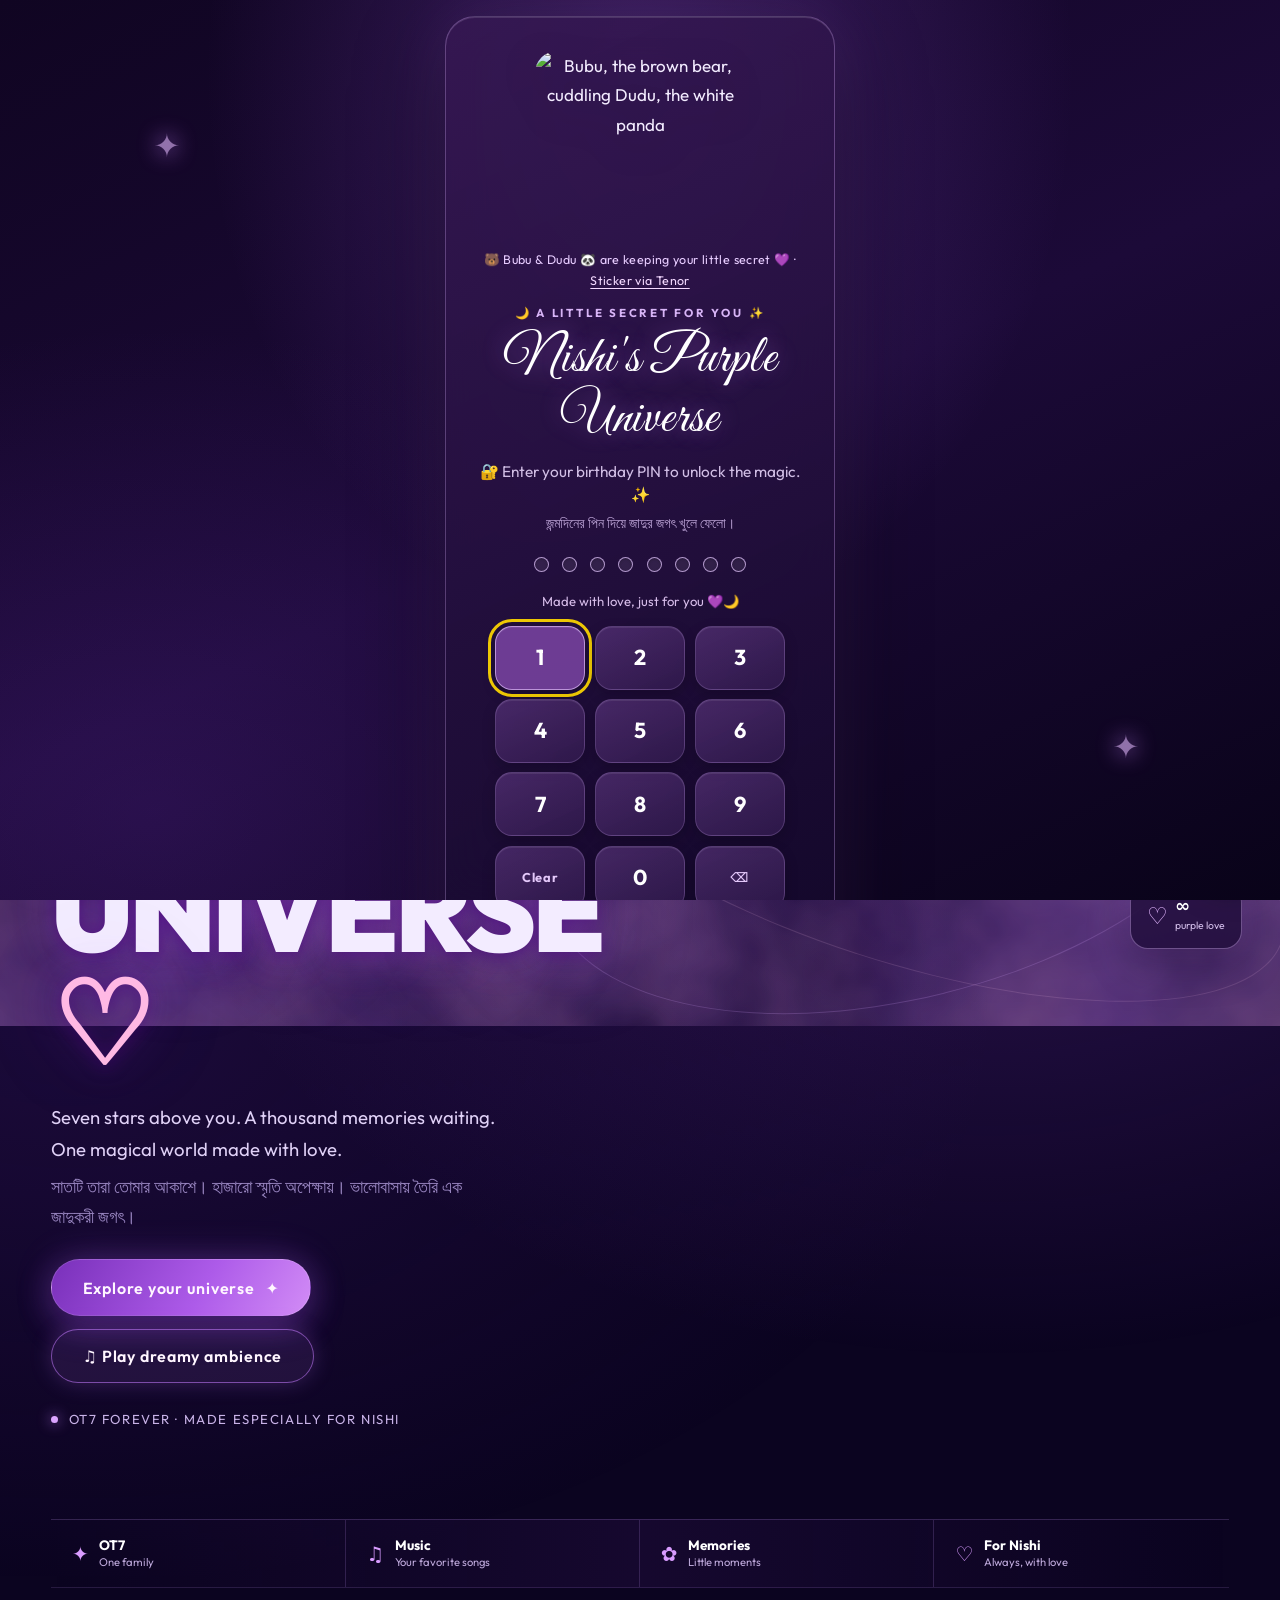
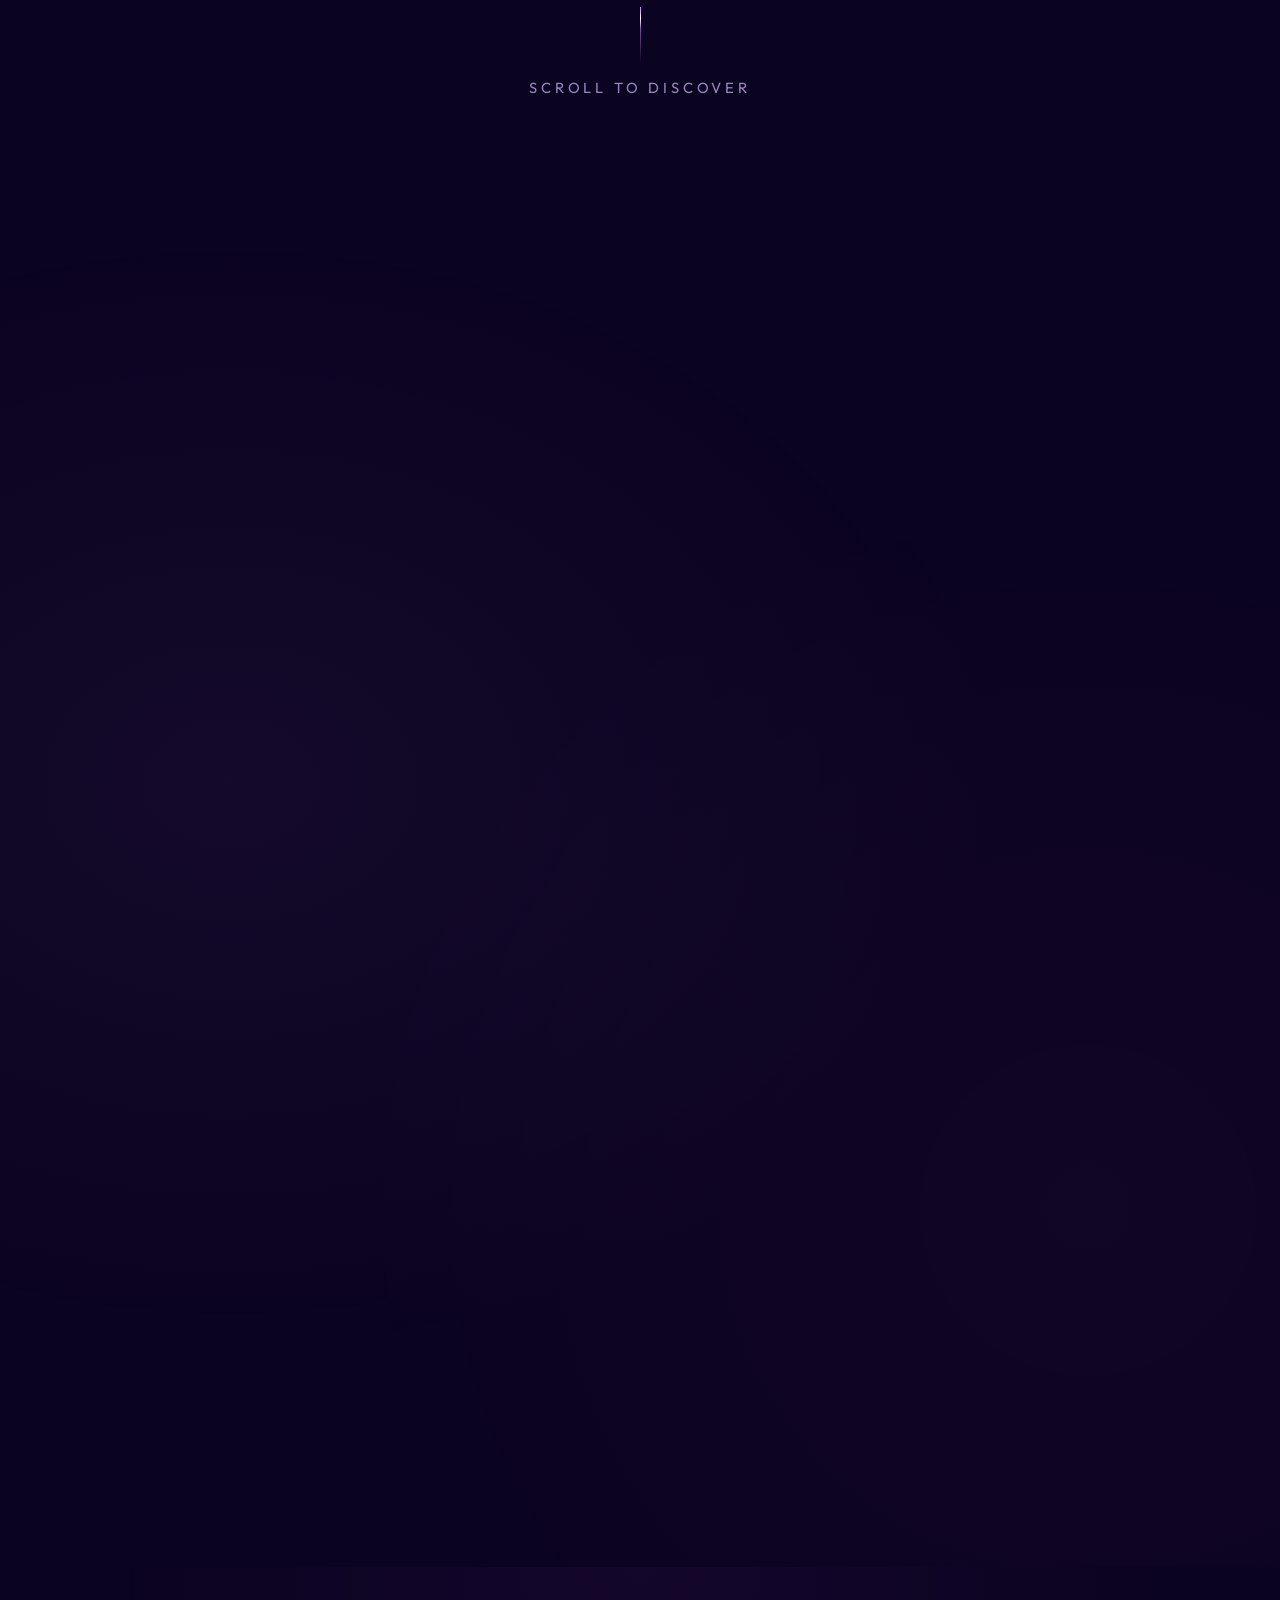
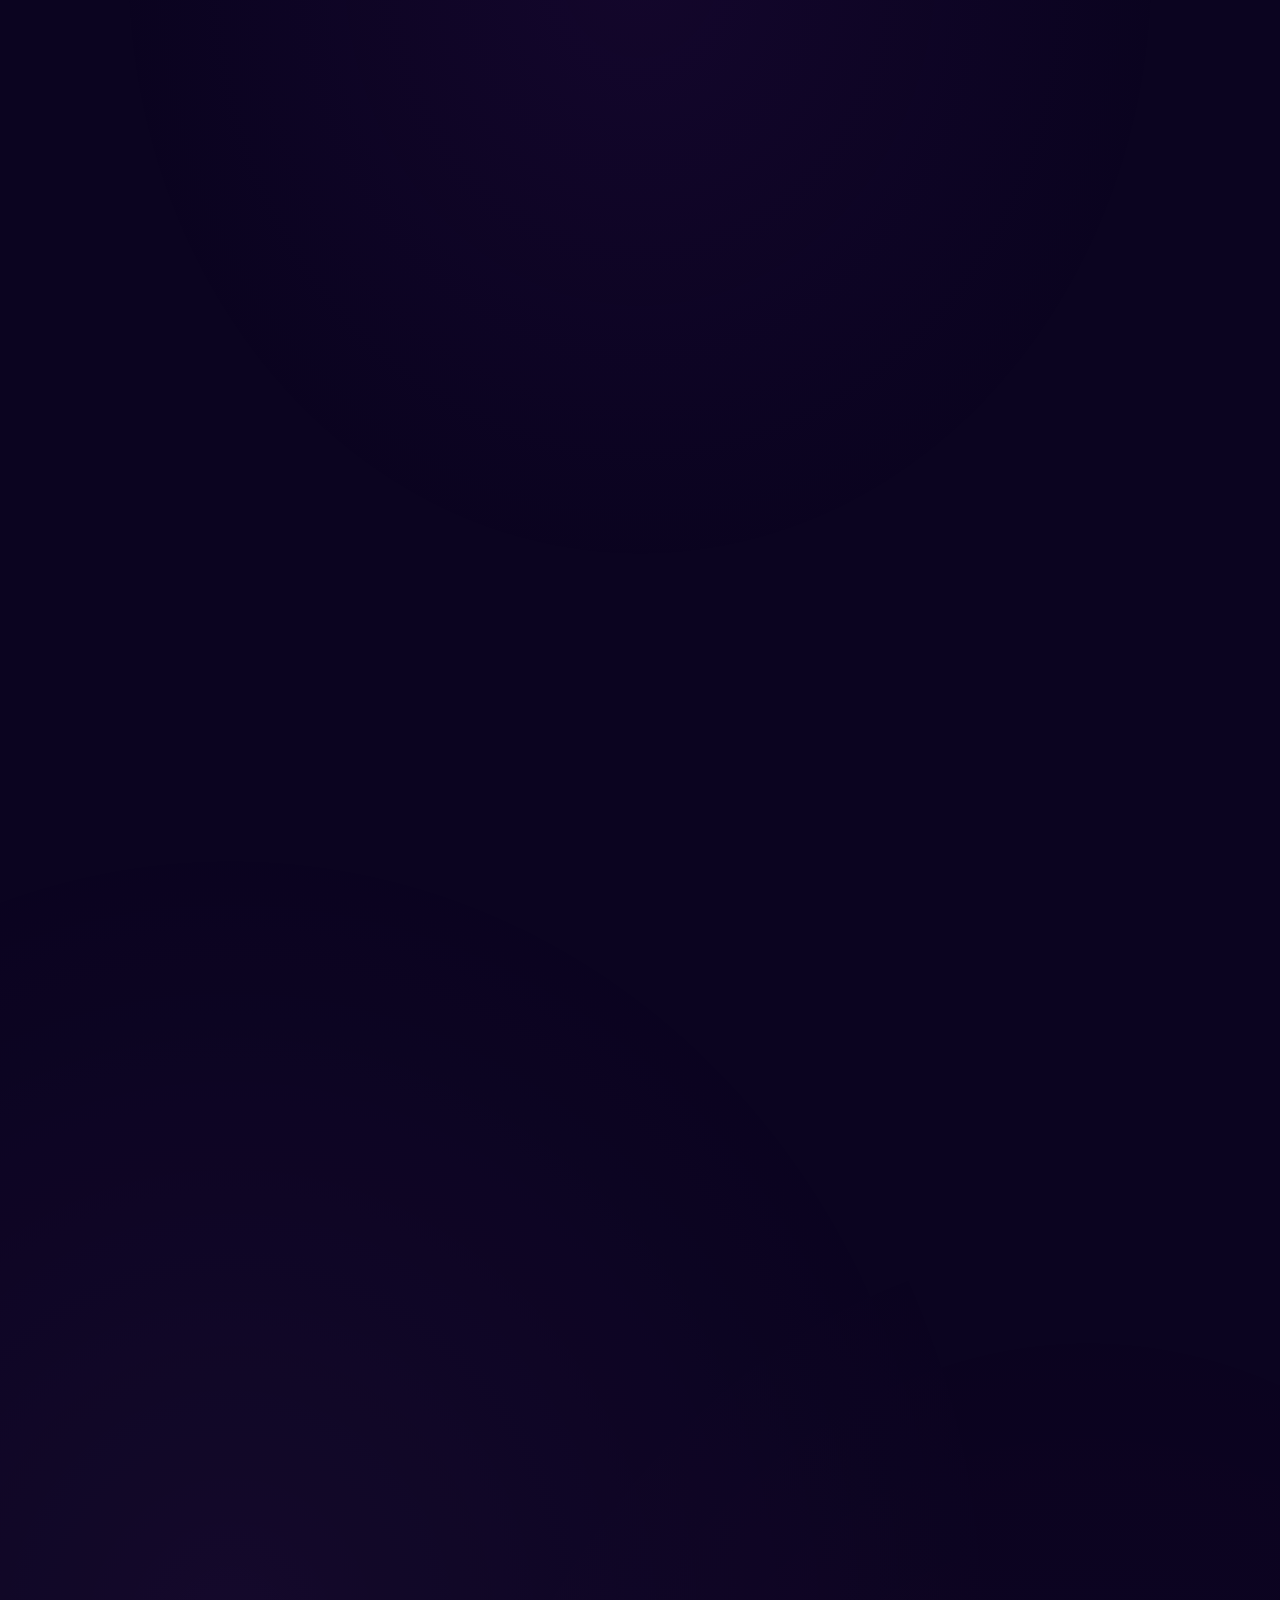
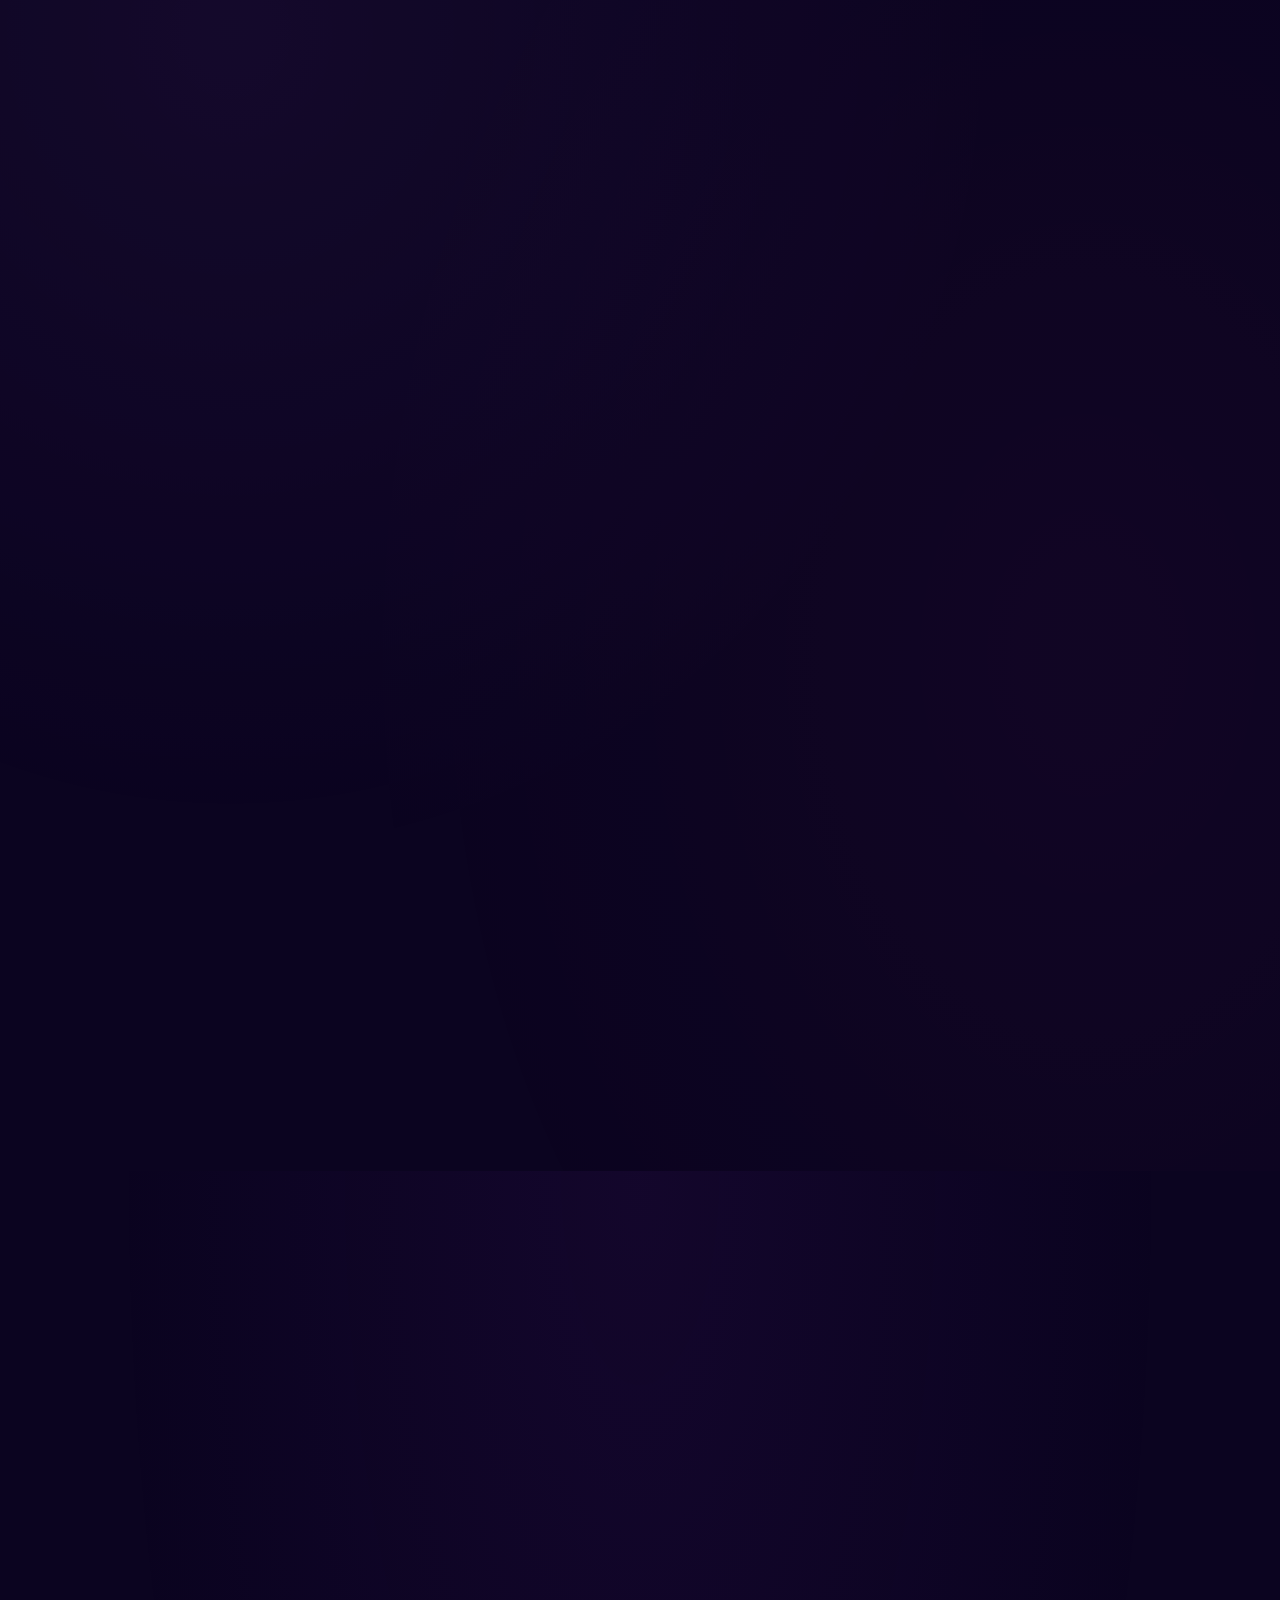
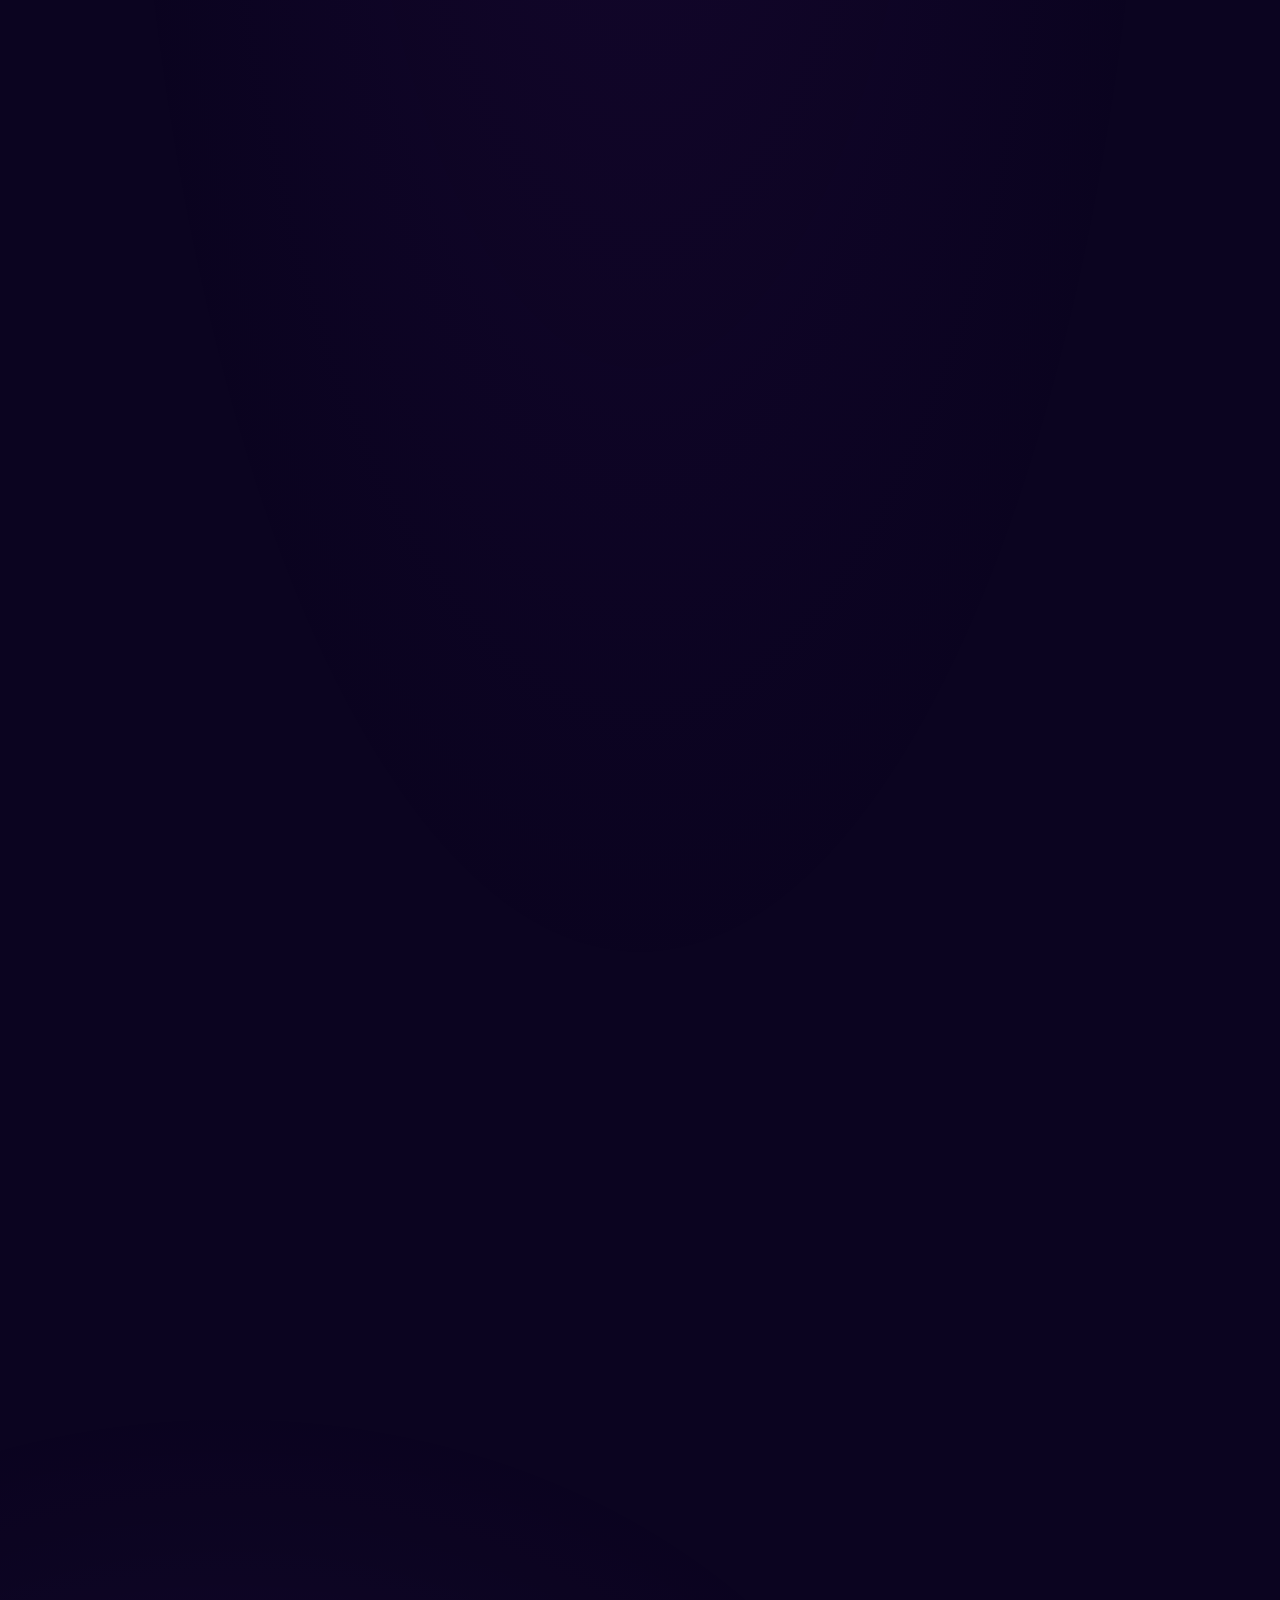
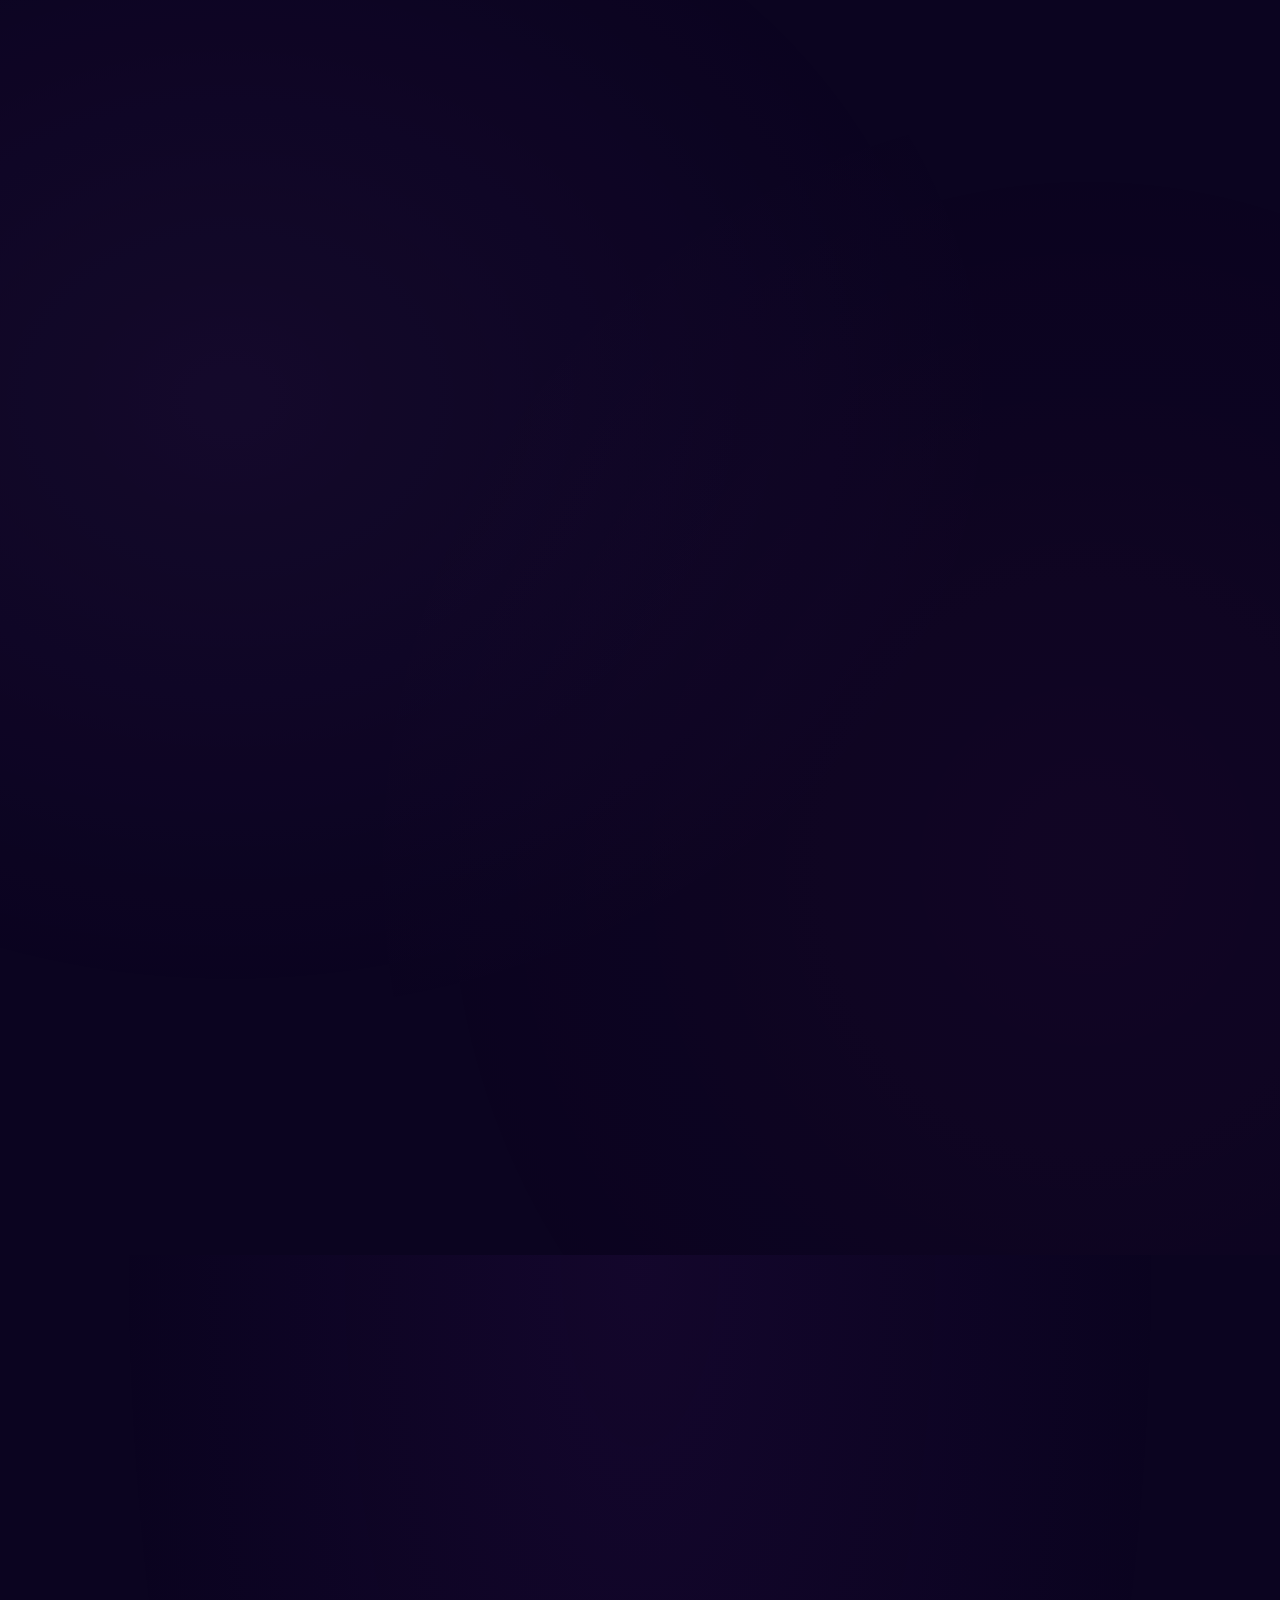
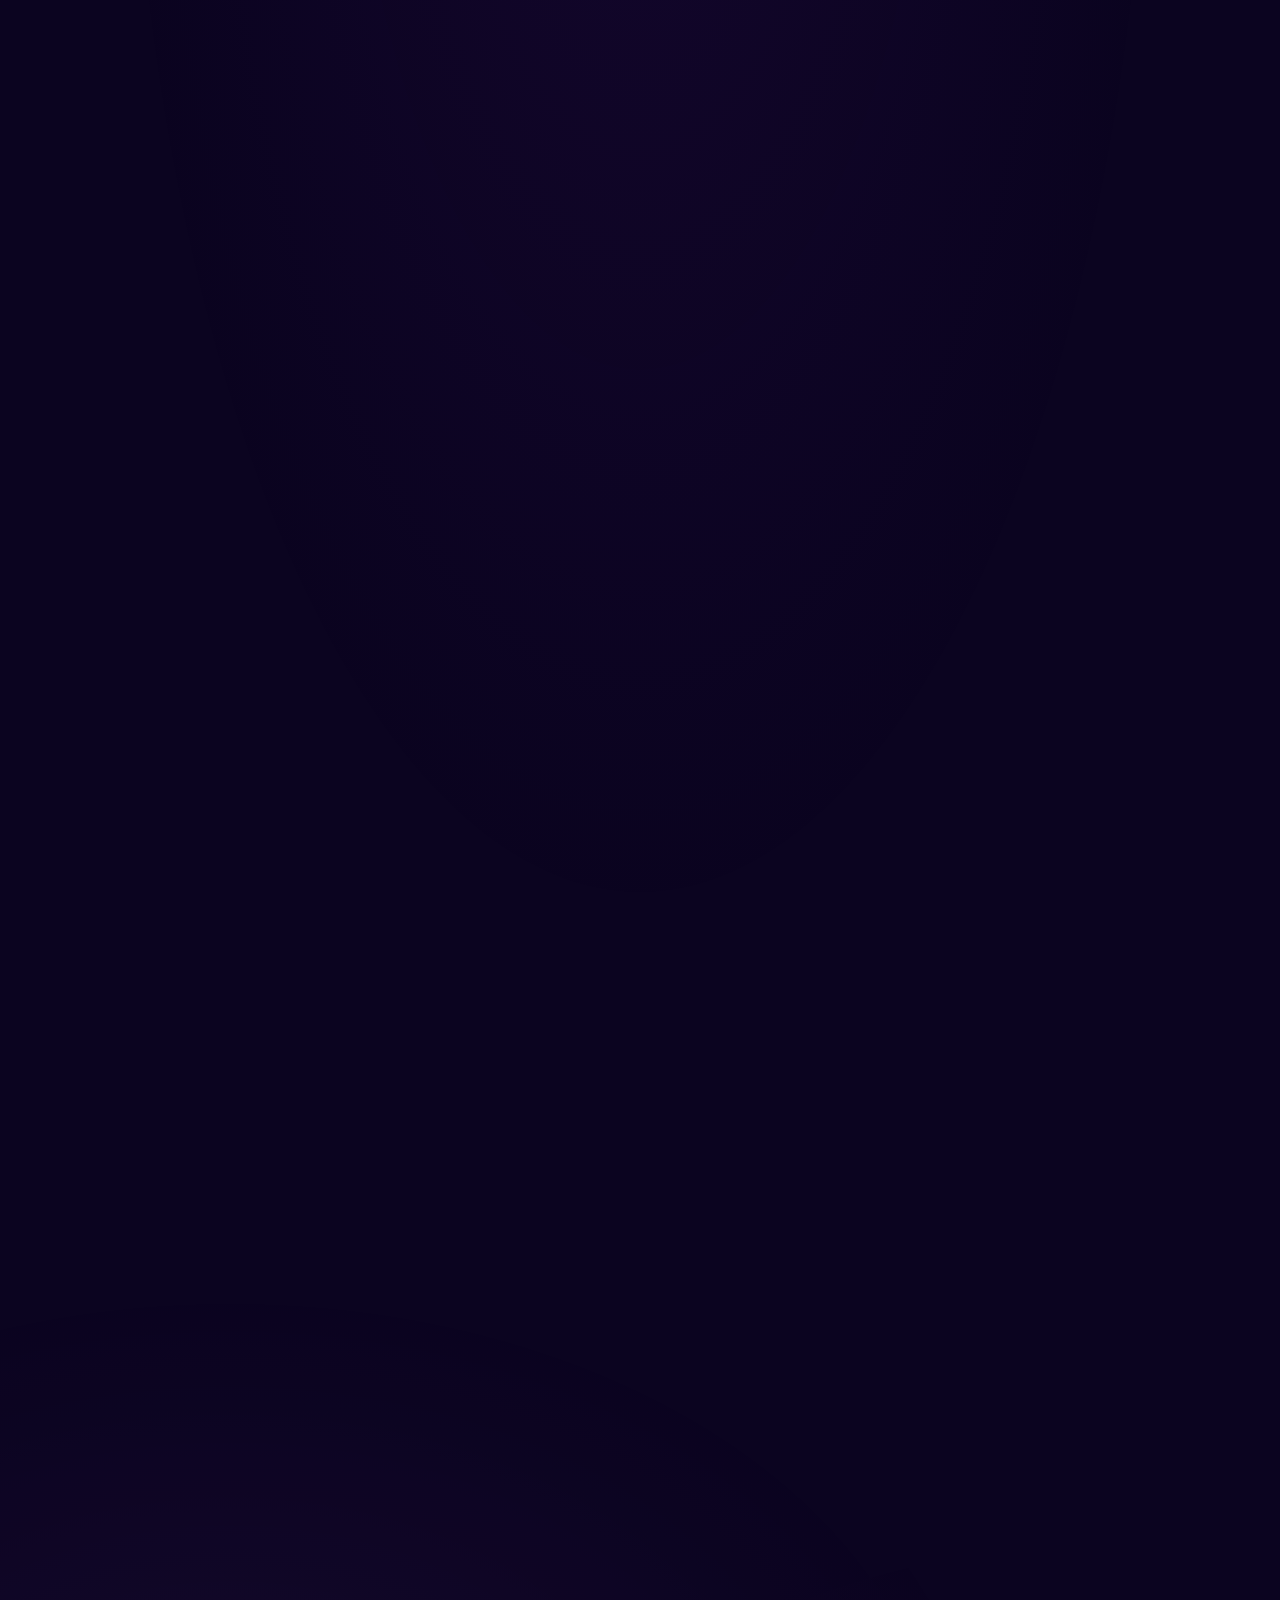
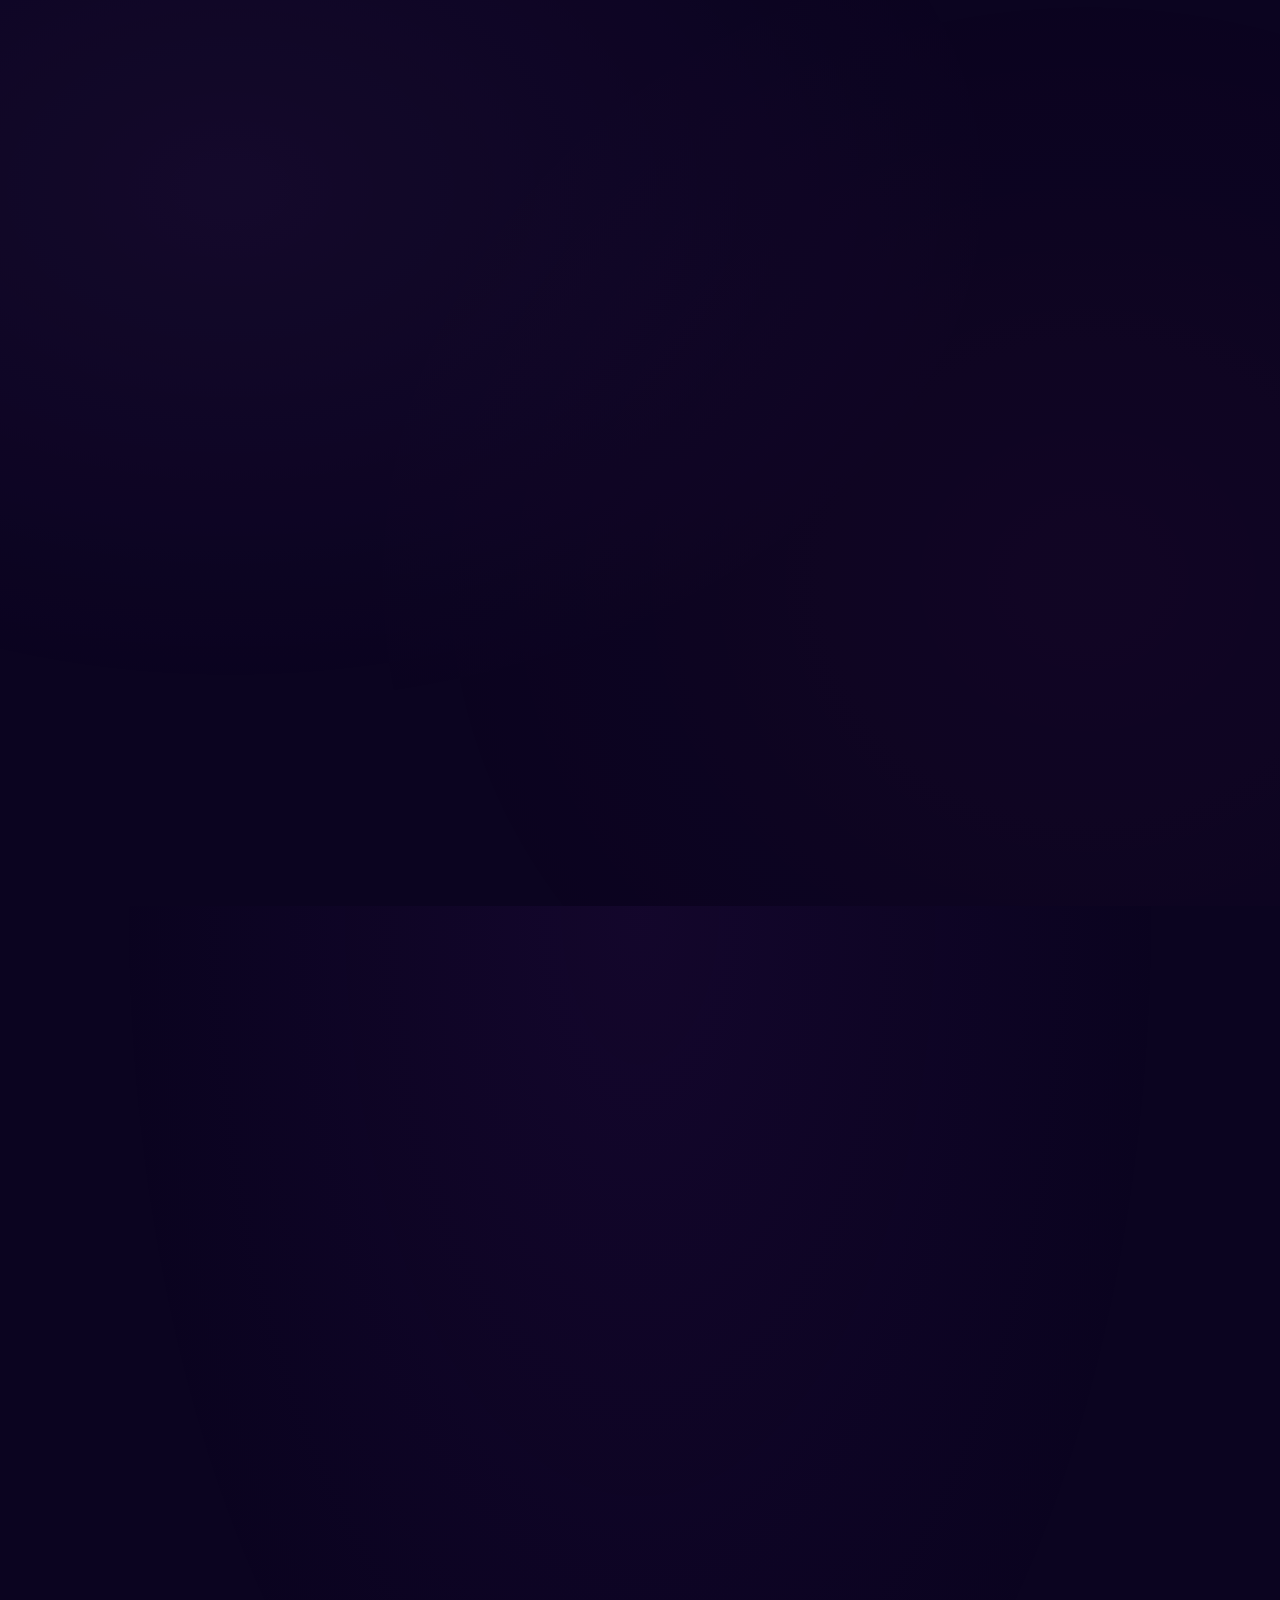
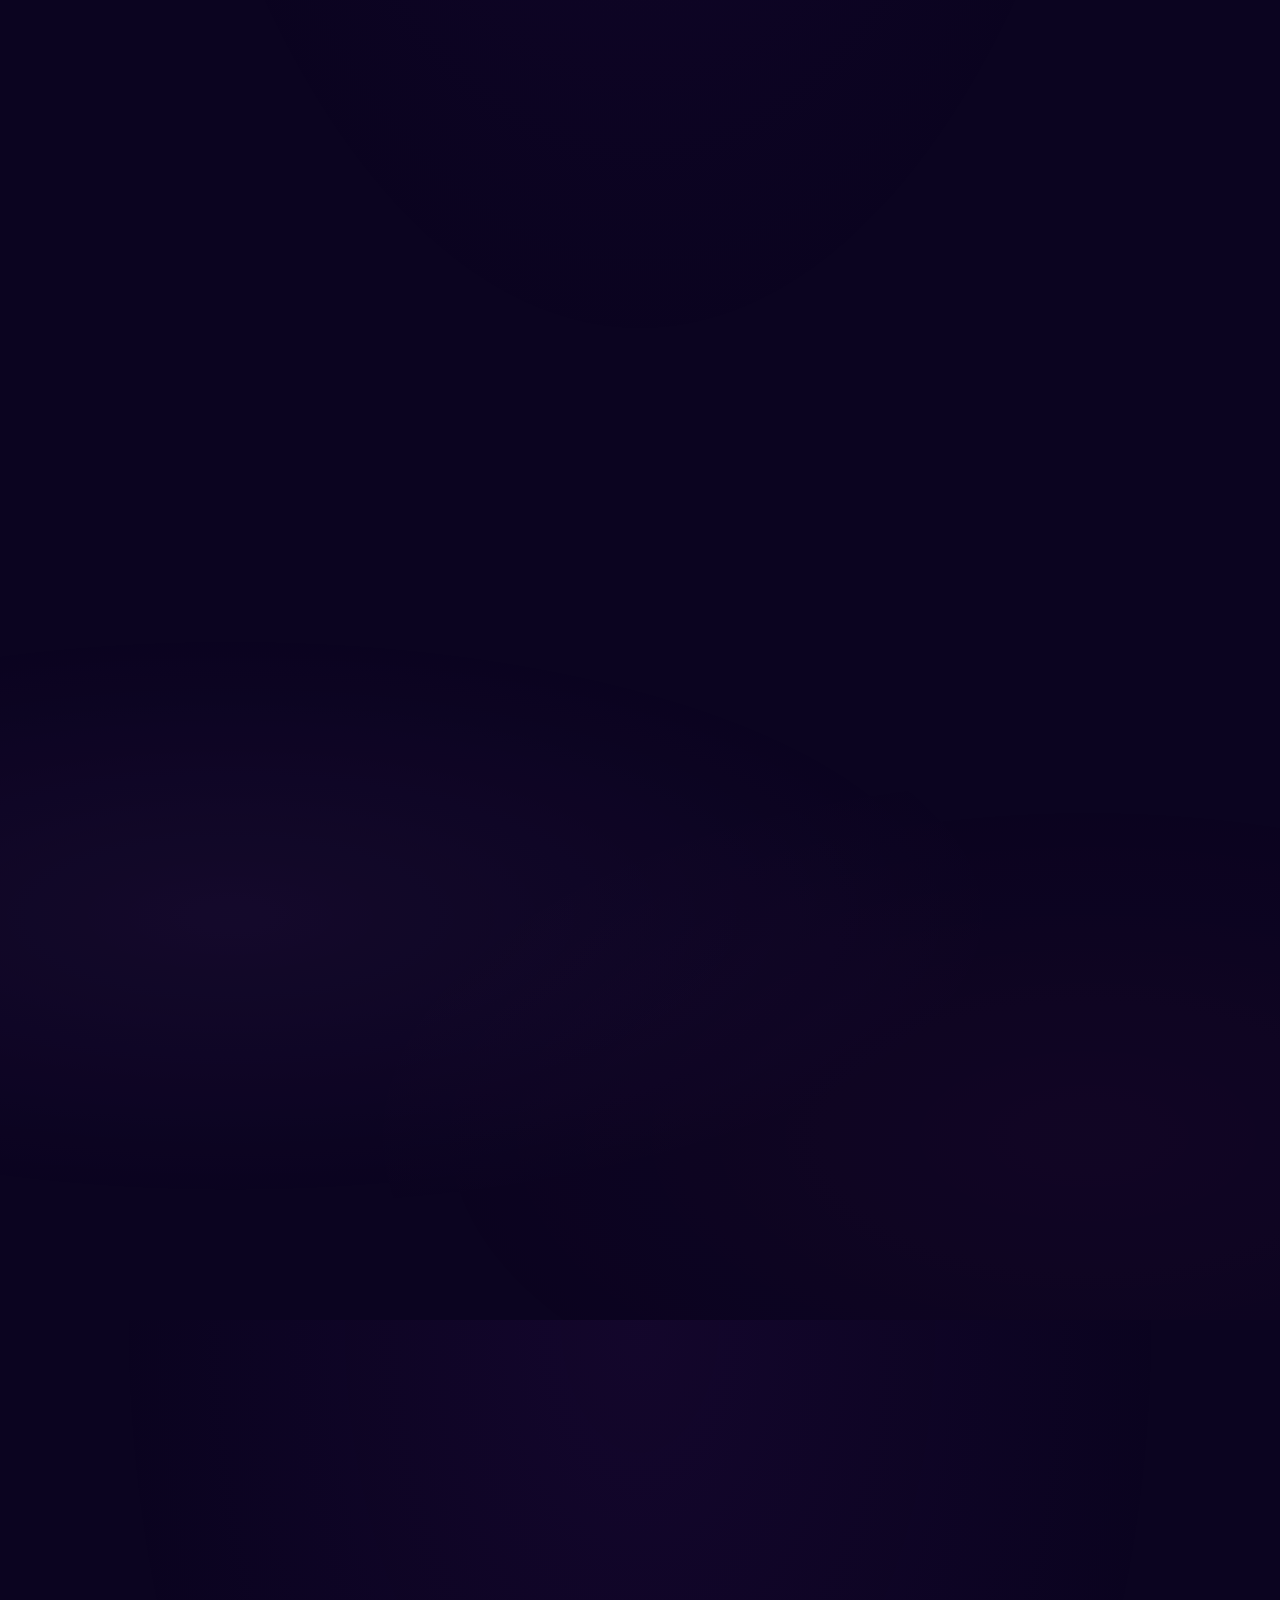
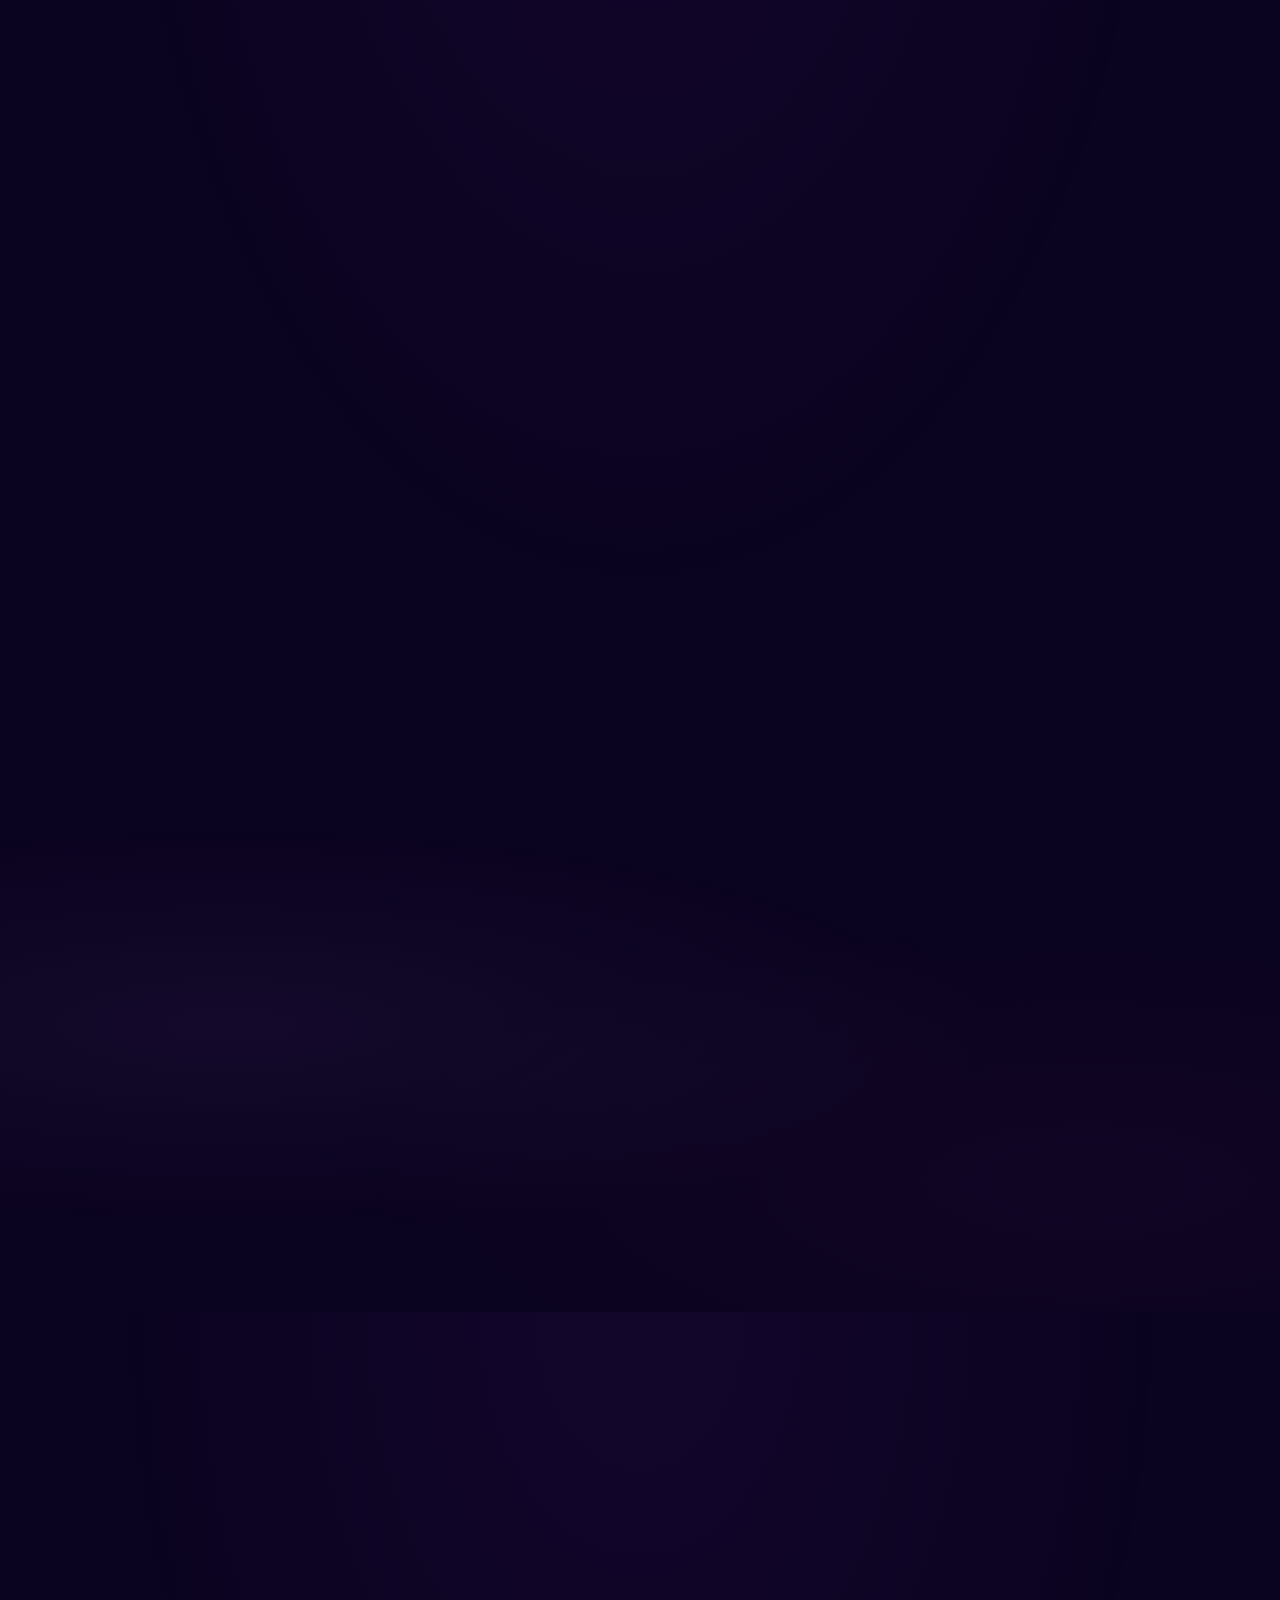
==== commit b811c8af: "Merge main into playful arcade branch; fix #joy-arcade timeout root cause Root cause of the #joy-arc" ====
--- a/index.html
+++ b/index.html
@@ -29,6 +29,7 @@
 <script type="application/ld+json">
 {"@context":"https://schema.org","@type":"WebSite","name":"Nishi's Purple Universe","url":"https://alonesmoker007.github.io/Nishi-Purple-Universe/","description":"A cinematic fan-made tribute celebrating BTS OT7, ARMY, music, memories and friendship.","inLanguage":"en"}
 </script>
+<link rel="stylesheet" href="css/playful-moments.css">
 <link rel="stylesheet" href="css/secret-world.css">
 <style>
 /* ============================================================
@@ -1011,7 +1012,7 @@
   background:radial-gradient(closest-side, rgba(183,107,240,.36), rgba(123,44,191,.12) 46%, transparent 72%);
   filter:blur(18px);
 }
-.intro.is-hidden{opacity:0; visibility:hidden; pointer-events:none; transition:opacity 1.05s var(--ease), visibility 1.05s, pointer-events 0s linear 1.05s}
+.intro.is-hidden{opacity:0; visibility:hidden; pointer-events:none}
 .intro-inner{position:relative; text-align:center; padding:2rem; max-width:min(920px,92vw)}
 /* movie-poster typography hierarchy */
 .intro .kicker{
@@ -1250,7 +1251,7 @@
 .pin-lock-dots{display:flex;justify-content:center;gap:clamp(.55rem,3vw,.82rem);margin:0 auto 1.1rem}
 .pin-lock-dot{width:clamp(12px,3.5vw,15px);height:clamp(12px,3.5vw,15px);border:1px solid rgba(229,200,255,.72);border-radius:50%;background:rgba(255,255,255,.08);box-shadow:inset 0 1px 3px rgba(0,0,0,.2);transition:background .16s,transform .16s,box-shadow .16s}
 .pin-lock-dot.is-filled{background:#e5c1ff;border-color:#fff;transform:scale(1.08);box-shadow:0 0 13px rgba(221,172,255,.85)}
-.pin-lock-status{min-height:2.55rem;margin:0 0 .7rem;color:#d6bce9;font-size:.82rem}
+.pin-lock-status{min-height:1.55rem;margin:0 0 .7rem;color:#d6bce9;font-size:.82rem}
 .pin-lock-status.is-error{color:#ffb6d0}
 .pin-lock-keypad{display:grid;grid-template-columns:repeat(3,minmax(0,1fr));gap:.58rem;max-width:290px;margin:0 auto}
 .pin-key{min-height:clamp(54px,13vw,64px);border:1px solid rgba(220,184,255,.2);border-radius:17px;background:linear-gradient(155deg,rgba(124,76,163,.44),rgba(54,29,83,.72));color:#fff;font:700 1.35rem/1 'Outfit',system-ui,sans-serif;box-shadow:0 5px 14px rgba(0,0,0,.18),inset 0 1px rgba(255,255,255,.08);cursor:pointer;touch-action:manipulation;-webkit-tap-highlight-color:transparent;transition:transform .12s,background .12s,border-color .12s}
@@ -1258,8 +1259,7 @@
 .pin-key:active{transform:scale(.95)}
 .pin-key.utility{font-size:.8rem;letter-spacing:.06em;color:#e4c8fa}
 .pin-lock-foot{margin:1.15rem 0 0;color:#b99dce;font-size:.76rem;letter-spacing:.04em}
-@media(max-height:780px){.pin-lock-card{padding:.95rem 1.15rem}.pin-lock-emblem{width:52px;height:52px;border-radius:18px;font-size:1.55rem;margin-bottom:.55rem}.pin-mascot{height:104px;width:min(100%,150px)}.pin-mascot-caption{margin:-.1rem 0 .5rem;font-size:.72rem}.pin-lock-title{font-size:clamp(2.05rem,8vw,2.6rem)}.pin-lock-subtitle{margin:.45rem 0 .85rem;font-size:.88rem;line-height:1.45}.pin-lock-dots{margin-bottom:.85rem}.pin-lock-status{min-height:2.35rem;margin-bottom:.55rem;font-size:.78rem}.pin-lock-keypad{gap:.42rem}.pin-key{min-height:46px}.pin-lock-foot{margin-top:.6rem;font-size:.85rem}}
-@media(max-height:650px){.pin-lock-card{padding:.8rem 1rem}.pin-lock-emblem{width:46px;height:46px;border-radius:16px;font-size:1.4rem;margin-bottom:.45rem}.pin-mascot{height:82px;width:min(100%,120px)}.pin-lock-kicker{margin-bottom:.22rem}.pin-lock-title{font-size:clamp(1.85rem,7.5vw,2.25rem)}.pin-lock-subtitle{margin:.35rem 0 .7rem;font-size:.82rem}.pin-lock-dots{margin-bottom:.7rem}.pin-lock-status{min-height:2.25rem;margin-bottom:.45rem}.pin-key{min-height:43px}.pin-lock-foot{margin-top:.5rem}}
+@media(max-height:680px){.pin-lock-card{padding:1rem 1.25rem}.pin-lock-emblem{width:56px;height:56px;border-radius:19px;font-size:1.7rem;margin-bottom:.6rem}.pin-lock-subtitle{margin:.4rem 0 .8rem}.pin-keypad{gap:.4rem}.pin-key{min-height:48px}.pin-lock-foot{margin-top:.7rem}}
 @media(prefers-reduced-motion:reduce){.pin-lock::before,.pin-lock::after{animation:none}.pin-lock,.pin-lock-dot,.pin-key{transition:none}}
 
 </style>
@@ -1958,6 +1958,7 @@
 <script defer src="js/pin-lock.js"></script>
 <script type="module" src="js/content.js"></script>
 <script type="module" src="js/ui.js"></script>
+<script type="module" src="js/playful-moments.js"></script>
 <script type="module" src="js/secret-world.js"></script>
 </body>
 </html>
--- a/css/playful-moments.css
+++ b/css/playful-moments.css
@@ -0,0 +1,24 @@
+/* Nishi's playful bilingual mini-arcade */
+.joy-arcade{position:relative;z-index:2;padding:clamp(4.5rem,9vw,8rem) 0;overflow:hidden}
+.joy-arcade::before{content:"";position:absolute;inset:8% 4%;z-index:-1;pointer-events:none;background:radial-gradient(ellipse at 50% 35%,rgba(199,125,255,.16),transparent 68%)}
+.joy-arcade .section-head{text-align:center;max-width:760px;margin:0 auto 2.4rem}
+.joy-arcade .eyebrow{justify-content:center}
+.joy-arcade-subtitle{margin:0 auto .35rem;text-align:center}
+.joy-arcade-bn{text-align:center;margin:.25rem 0}
+.joy-arcade-choices{display:grid;grid-template-columns:repeat(3,minmax(0,1fr));gap:clamp(.8rem,2vw,1.35rem);max-width:960px;margin:0 auto}
+.joy-gift-card{position:relative;display:flex;min-height:210px;flex-direction:column;align-items:center;justify-content:center;gap:.5rem;padding:1.4rem 1rem;border:1px solid rgba(199,125,255,.32);border-radius:26px;background:linear-gradient(145deg,rgba(55,24,91,.78),rgba(20,8,49,.86));color:#f8efff;font:inherit;cursor:pointer;box-shadow:0 18px 42px rgba(4,1,16,.3),inset 0 1px rgba(255,255,255,.1);transition:transform .25s ease,border-color .25s ease,box-shadow .25s ease}
+.joy-gift-card:hover,.joy-gift-card:focus-visible,.joy-gift-card.is-selected{transform:translateY(-5px);border-color:rgba(232,190,255,.9);box-shadow:0 0 0 3px rgba(199,125,255,.12),0 22px 48px rgba(4,1,16,.42),0 0 32px rgba(199,125,255,.18);outline:none}
+.joy-gift-number{position:absolute;top:14px;left:16px;font-size:.75rem;letter-spacing:.18em;color:#c5a1e9}
+.joy-gift-icon{font-size:2.7rem;line-height:1.2;filter:drop-shadow(0 0 14px rgba(199,125,255,.55))}
+.joy-gift-label{font-weight:800;font-size:1.08rem}
+.joy-gift-label-bn{font-size:.9rem;color:#cbb6e8}
+.joy-arcade-reveal{max-width:760px;margin:1.5rem auto 0;padding:clamp(1.3rem,3vw,2rem);text-align:center;border:1px solid rgba(199,125,255,.38);border-radius:24px;background:rgba(24,9,54,.84);box-shadow:0 18px 48px rgba(4,1,16,.34),0 0 36px rgba(199,125,255,.12)}
+.joy-arcade-reveal[hidden]{display:none}
+.joy-arcade-reveal.is-revealed{animation:joy-reveal-in .48s cubic-bezier(.16,1,.3,1) both}
+.joy-arcade-reveal-icon{display:block;font-size:2rem;margin-bottom:.4rem}
+.joy-arcade-reveal-title{margin:0 0 .6rem;color:#e8c8ff}
+.joy-arcade-reveal-message{margin:0 auto;max-width:58ch}
+.joy-arcade-reveal-bn{margin:.8rem 0 0;color:#cbb6e8}
+@keyframes joy-reveal-in{from{opacity:0;transform:translateY(12px) scale(.98)}to{opacity:1;transform:translateY(0) scale(1)}}
+@media(max-width:700px){.joy-arcade{padding:4rem 0}.joy-arcade-choices{grid-template-columns:1fr;max-width:440px}.joy-gift-card{min-height:132px;display:grid;grid-template-columns:46px 1fr;grid-template-rows:auto auto;justify-items:start;align-content:center;text-align:left;padding:1rem 1.2rem 1rem 1.5rem;column-gap:1rem}.joy-gift-number{top:10px;right:12px;left:auto}.joy-gift-icon{grid-row:1/3;grid-column:1;font-size:2.25rem}.joy-gift-label,.joy-gift-label-bn{grid-column:2}.joy-gift-label{align-self:end}.joy-gift-label-bn{align-self:start}}
+@media(prefers-reduced-motion:reduce){.joy-gift-card{transition:none}.joy-arcade-reveal.is-revealed{animation:none}}
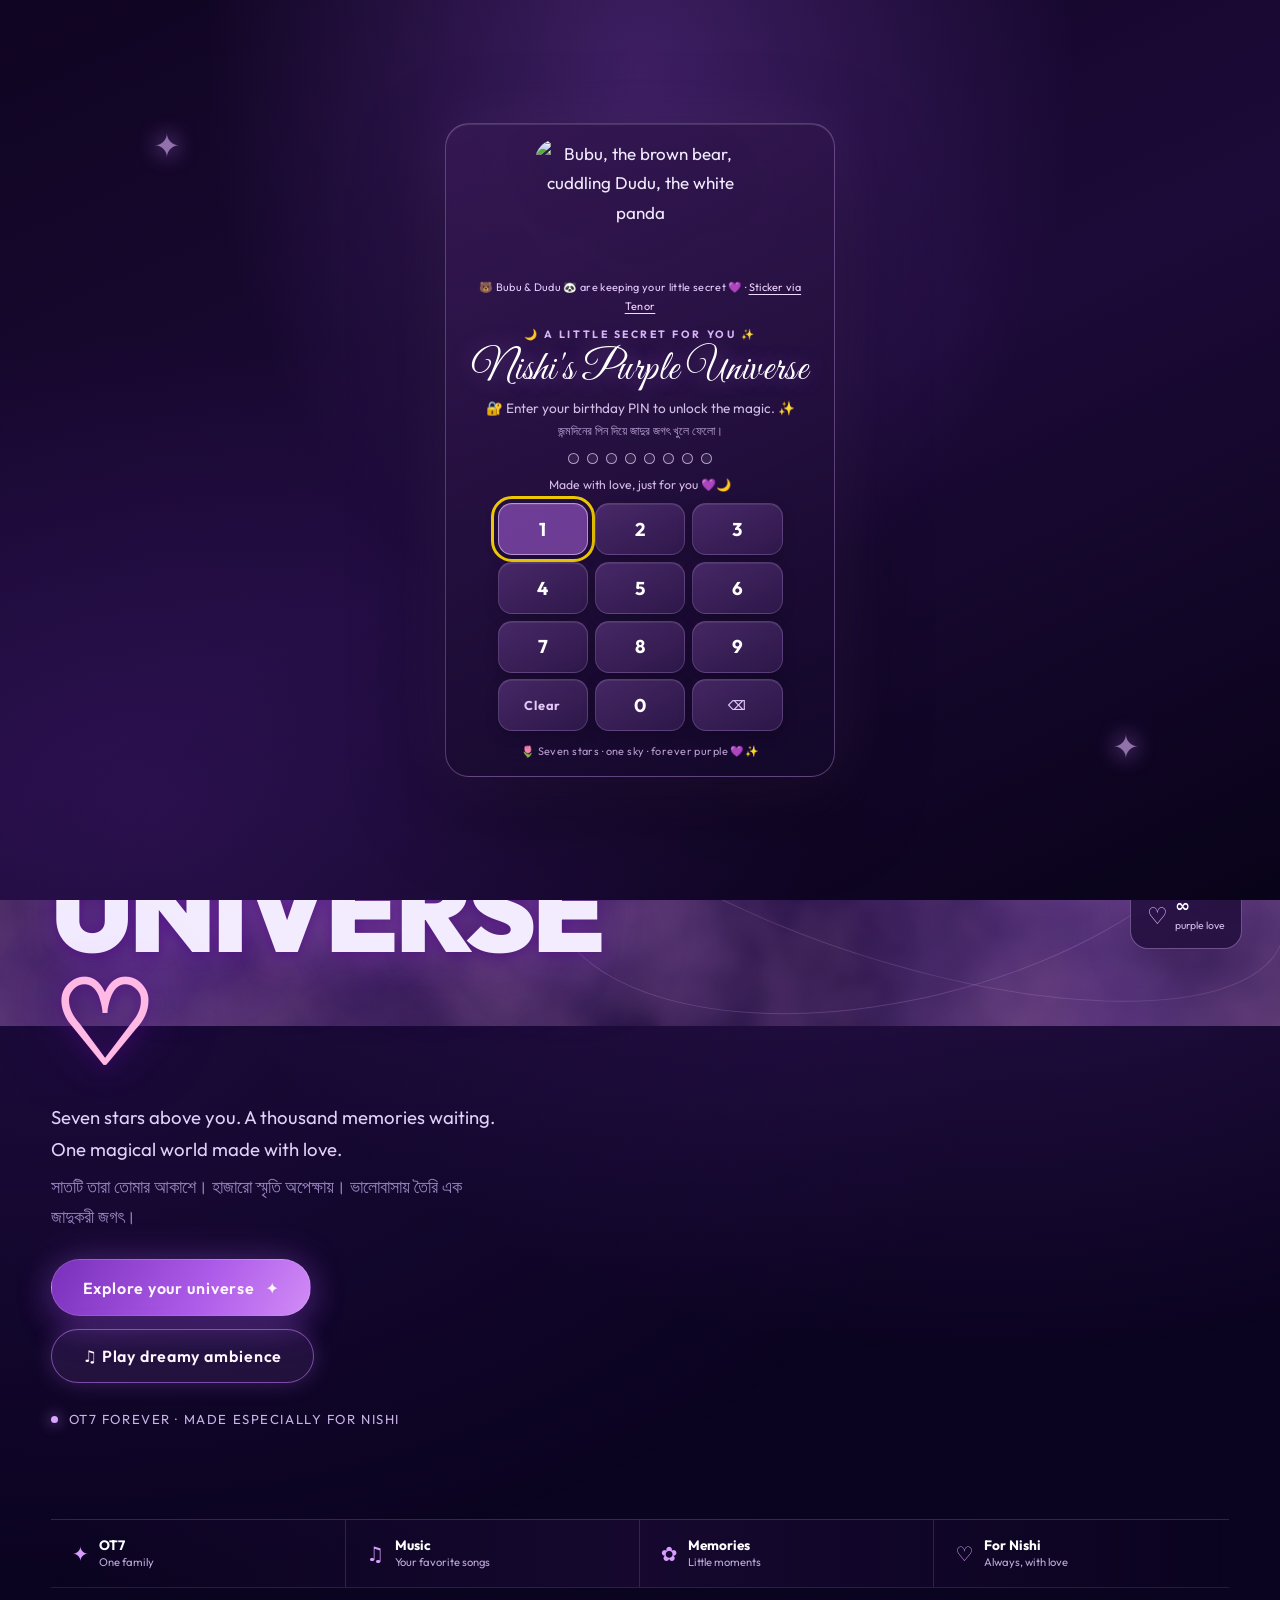
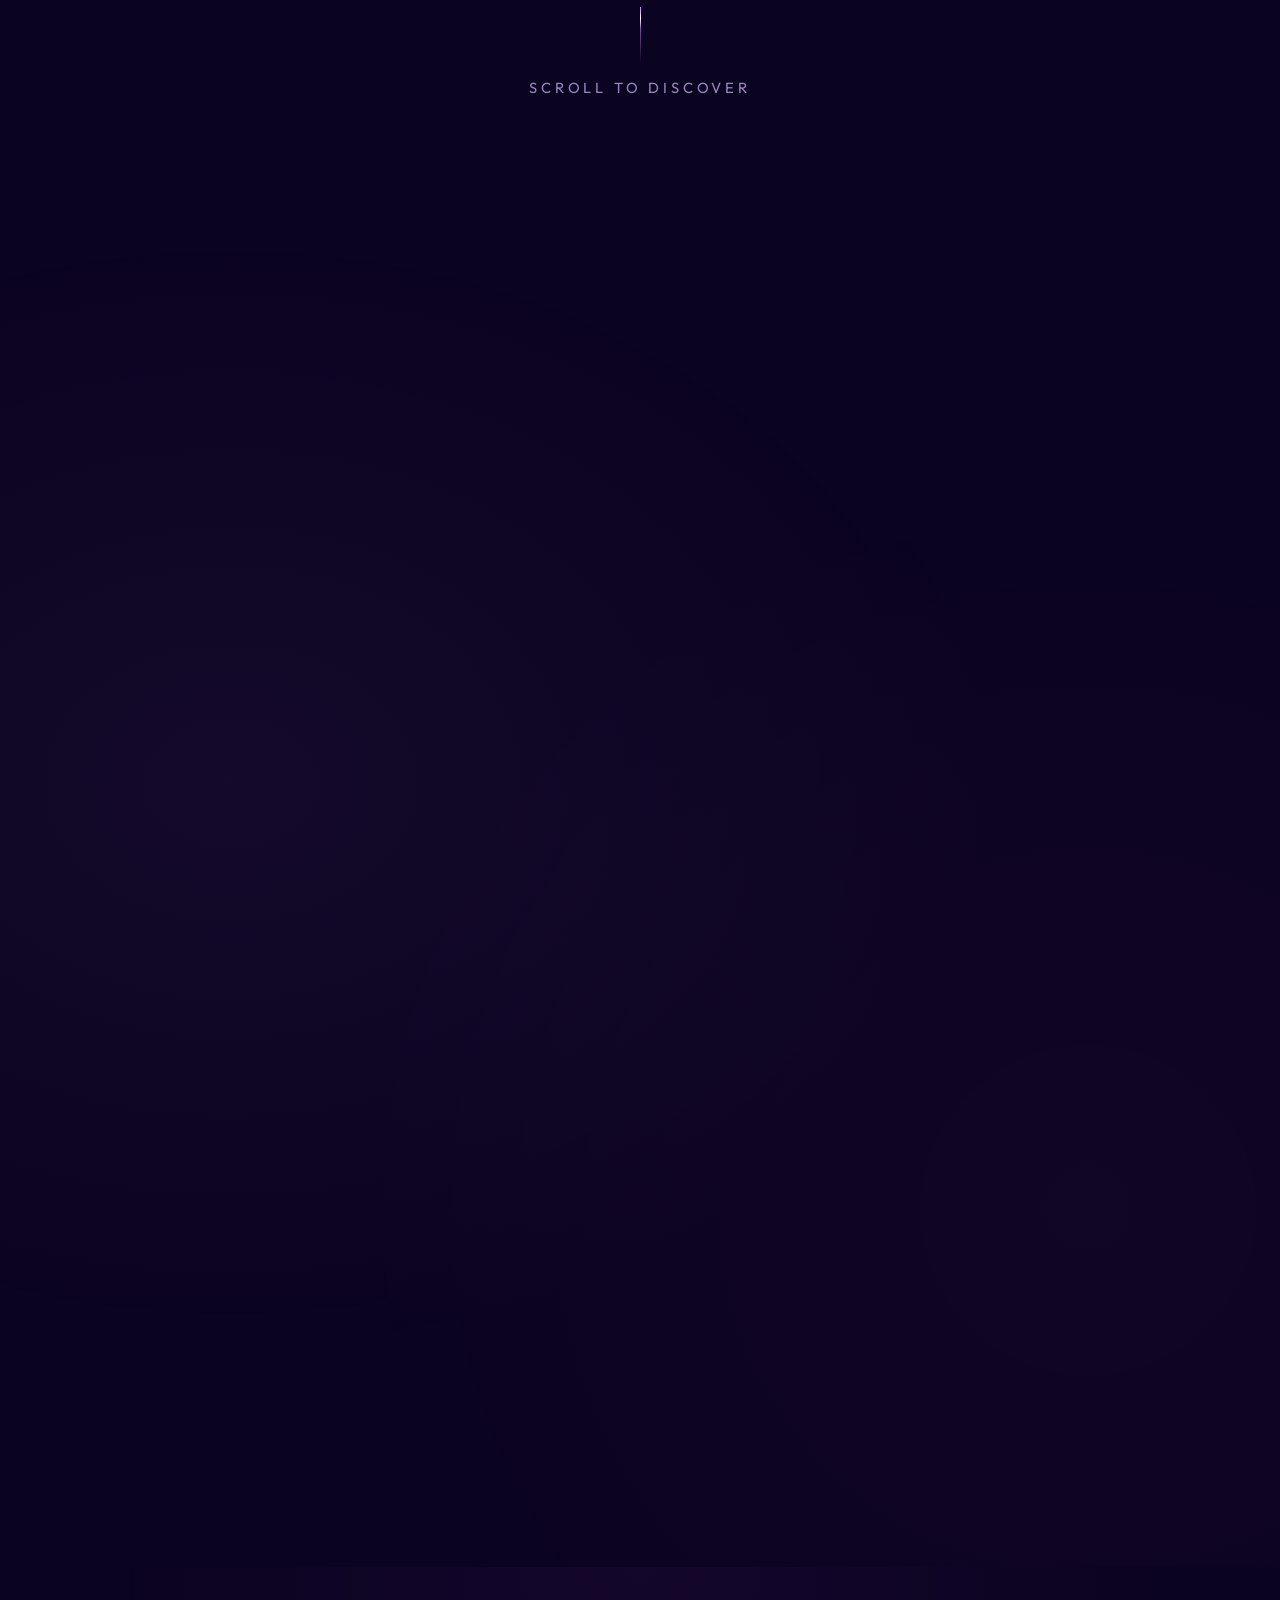
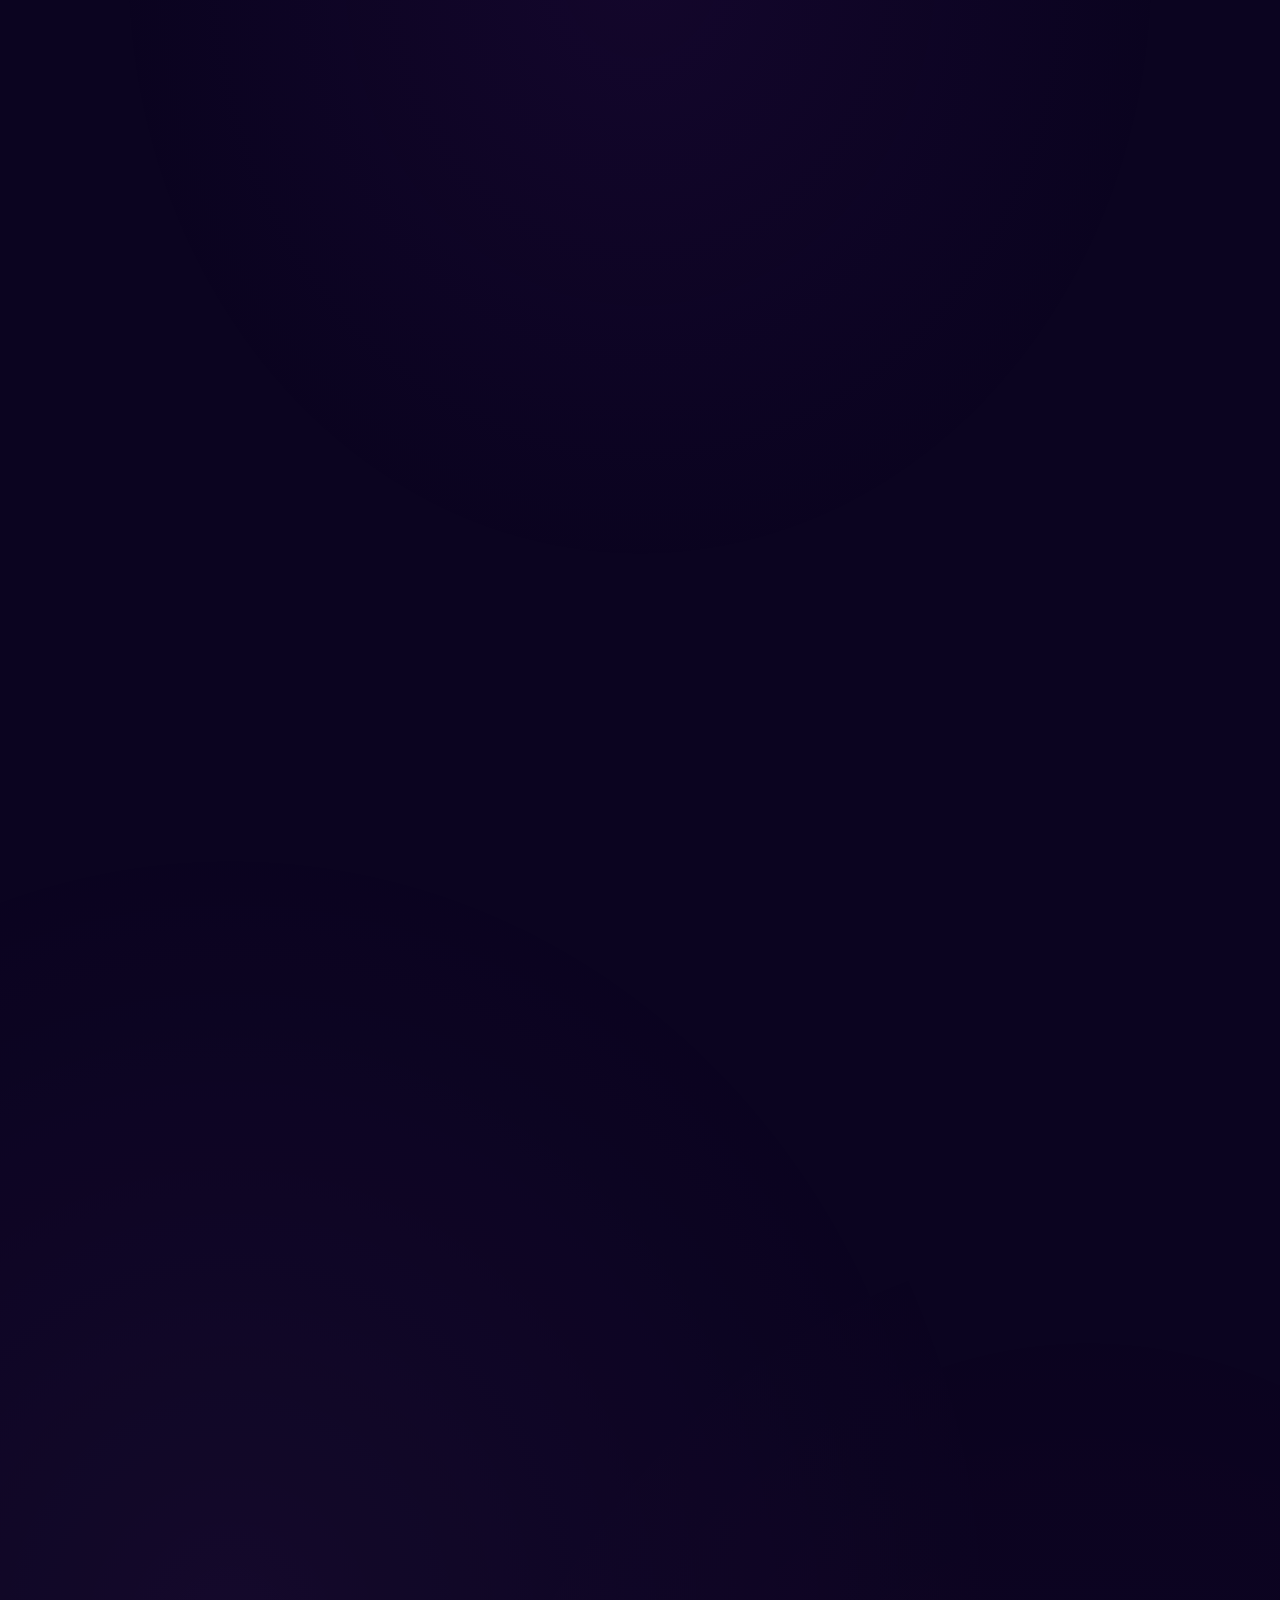
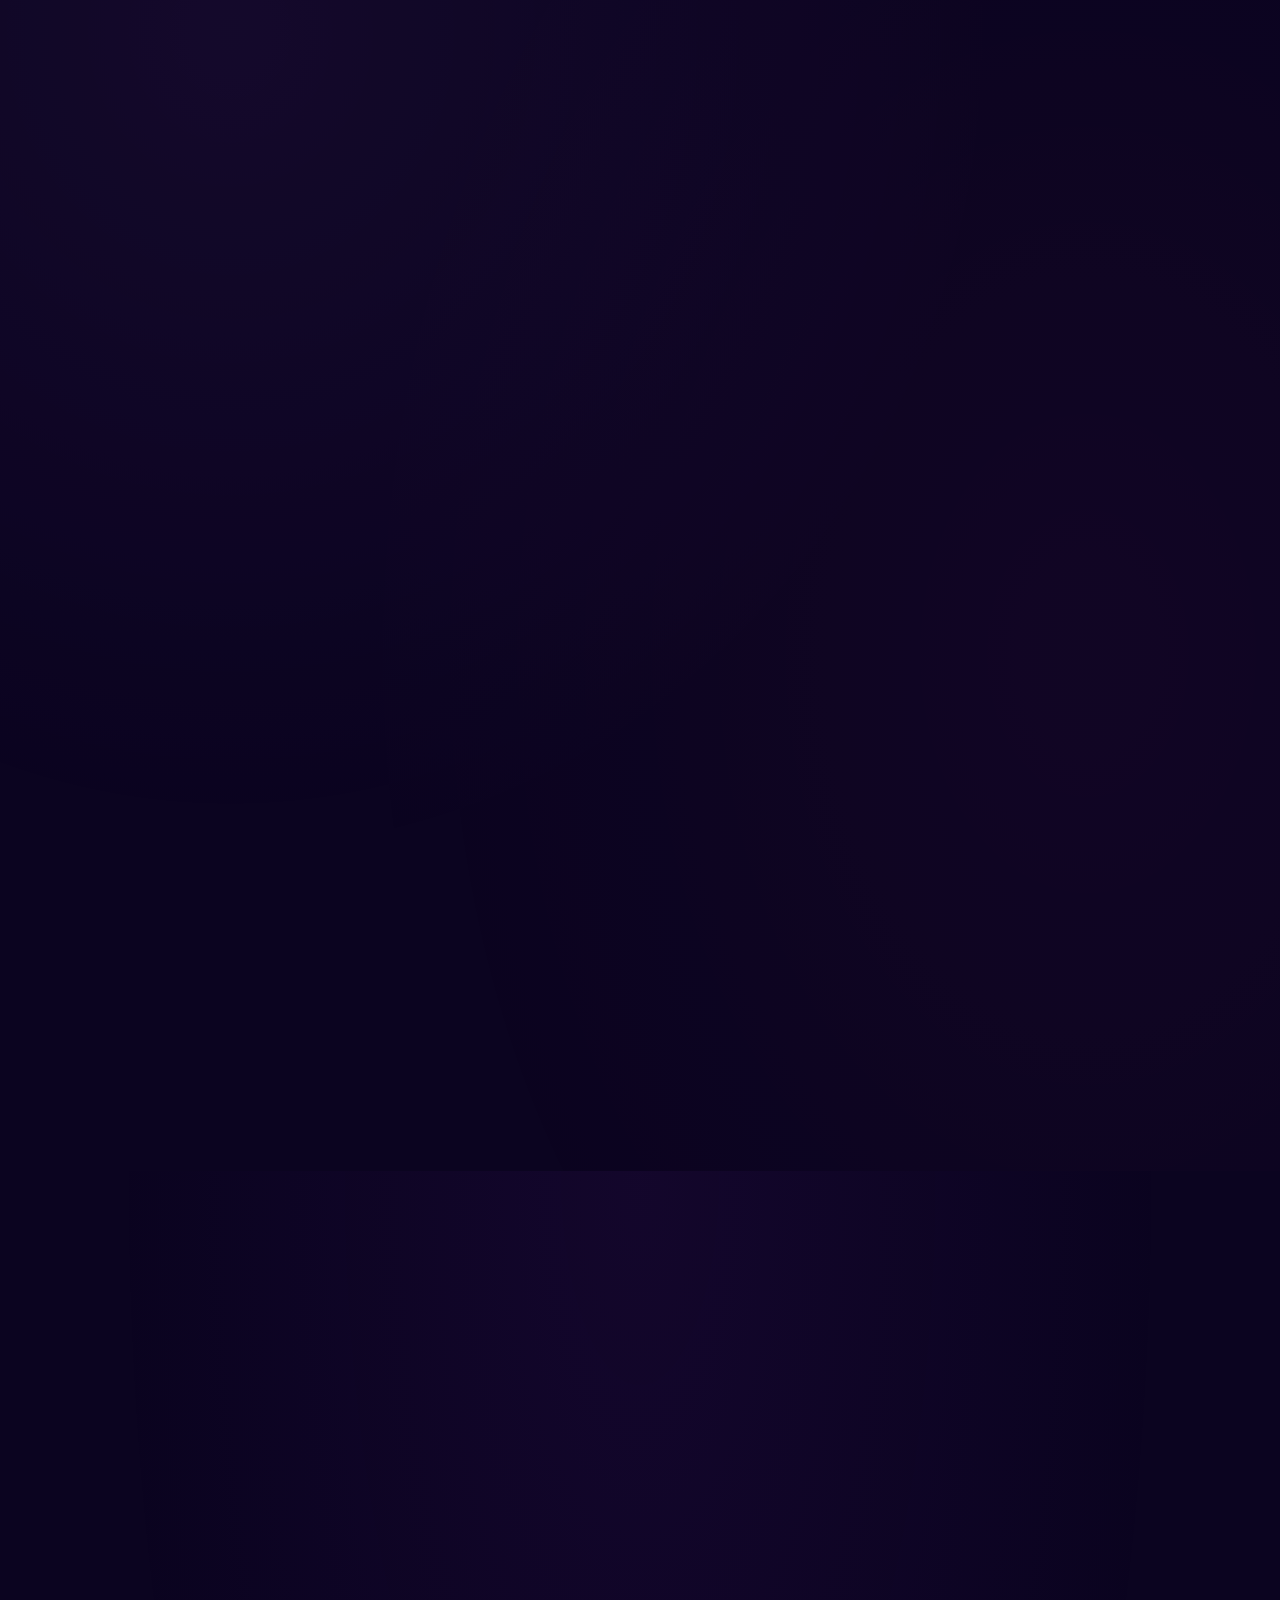
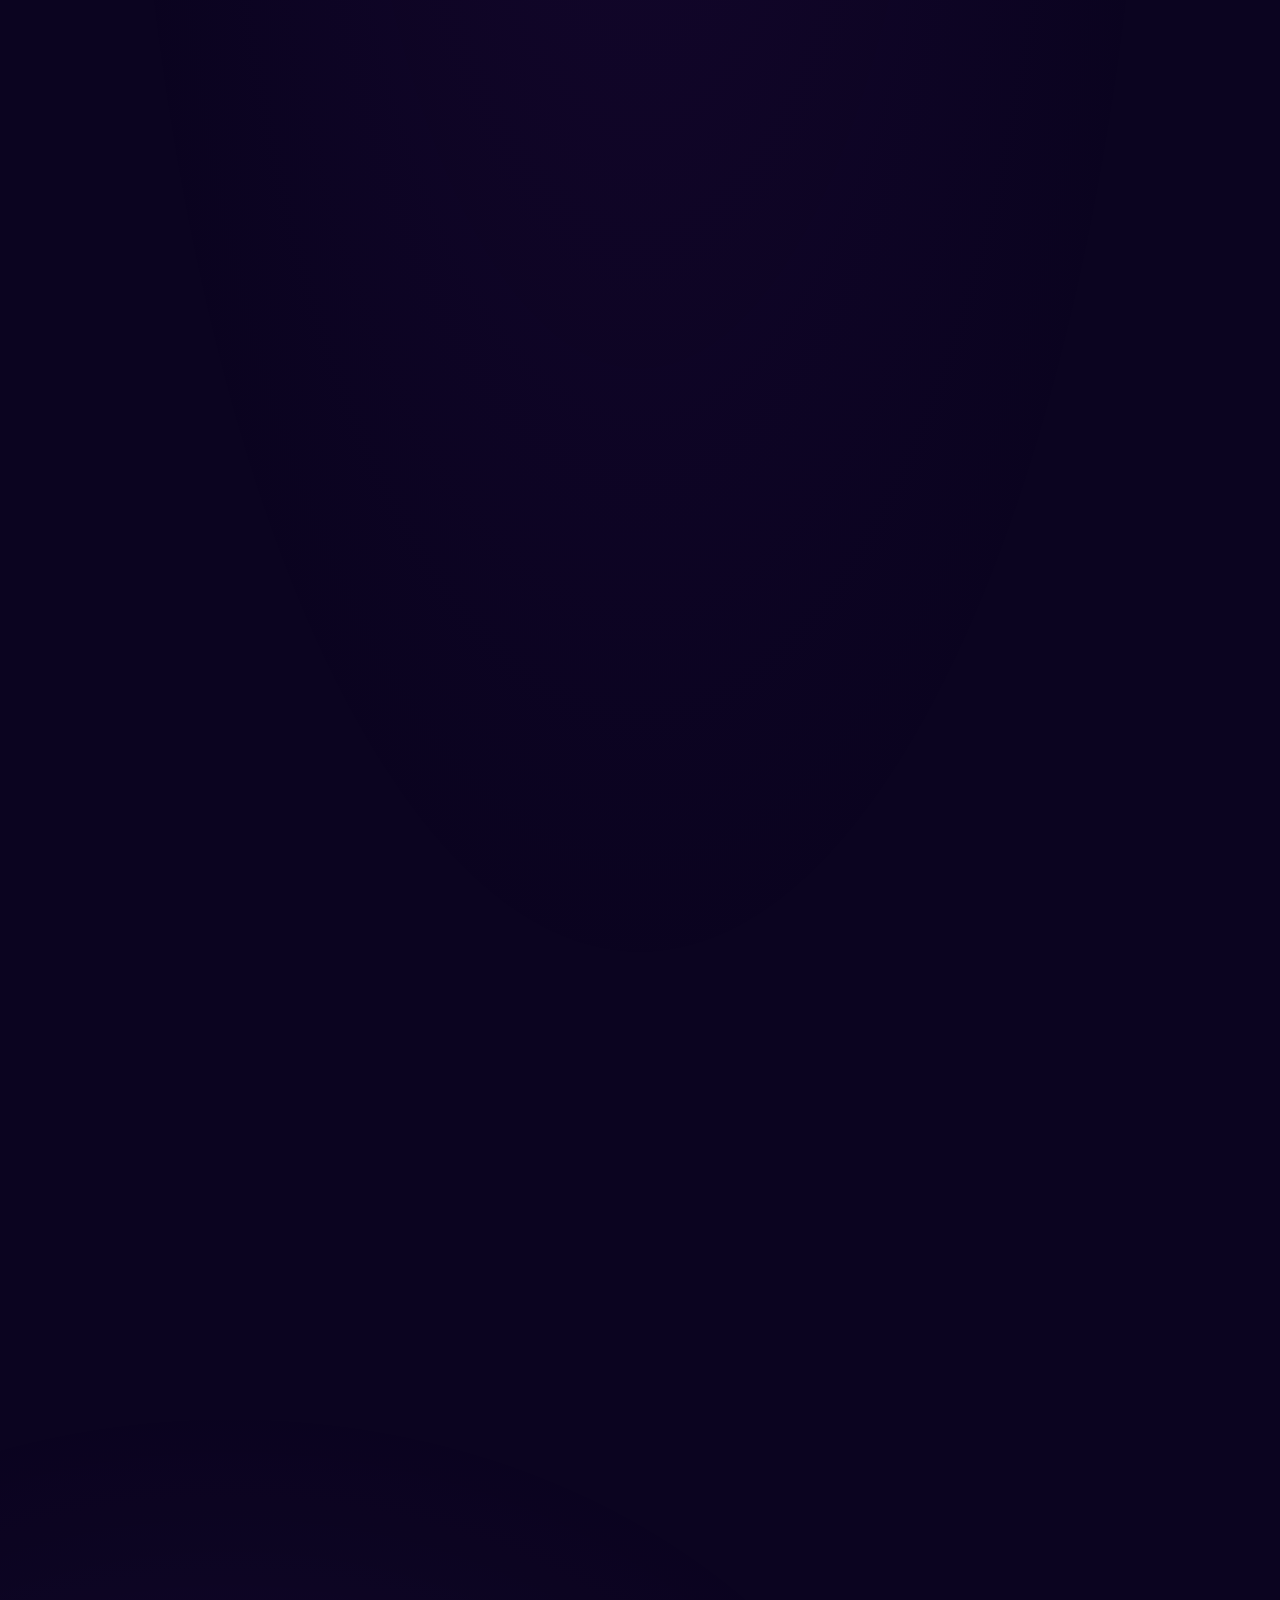
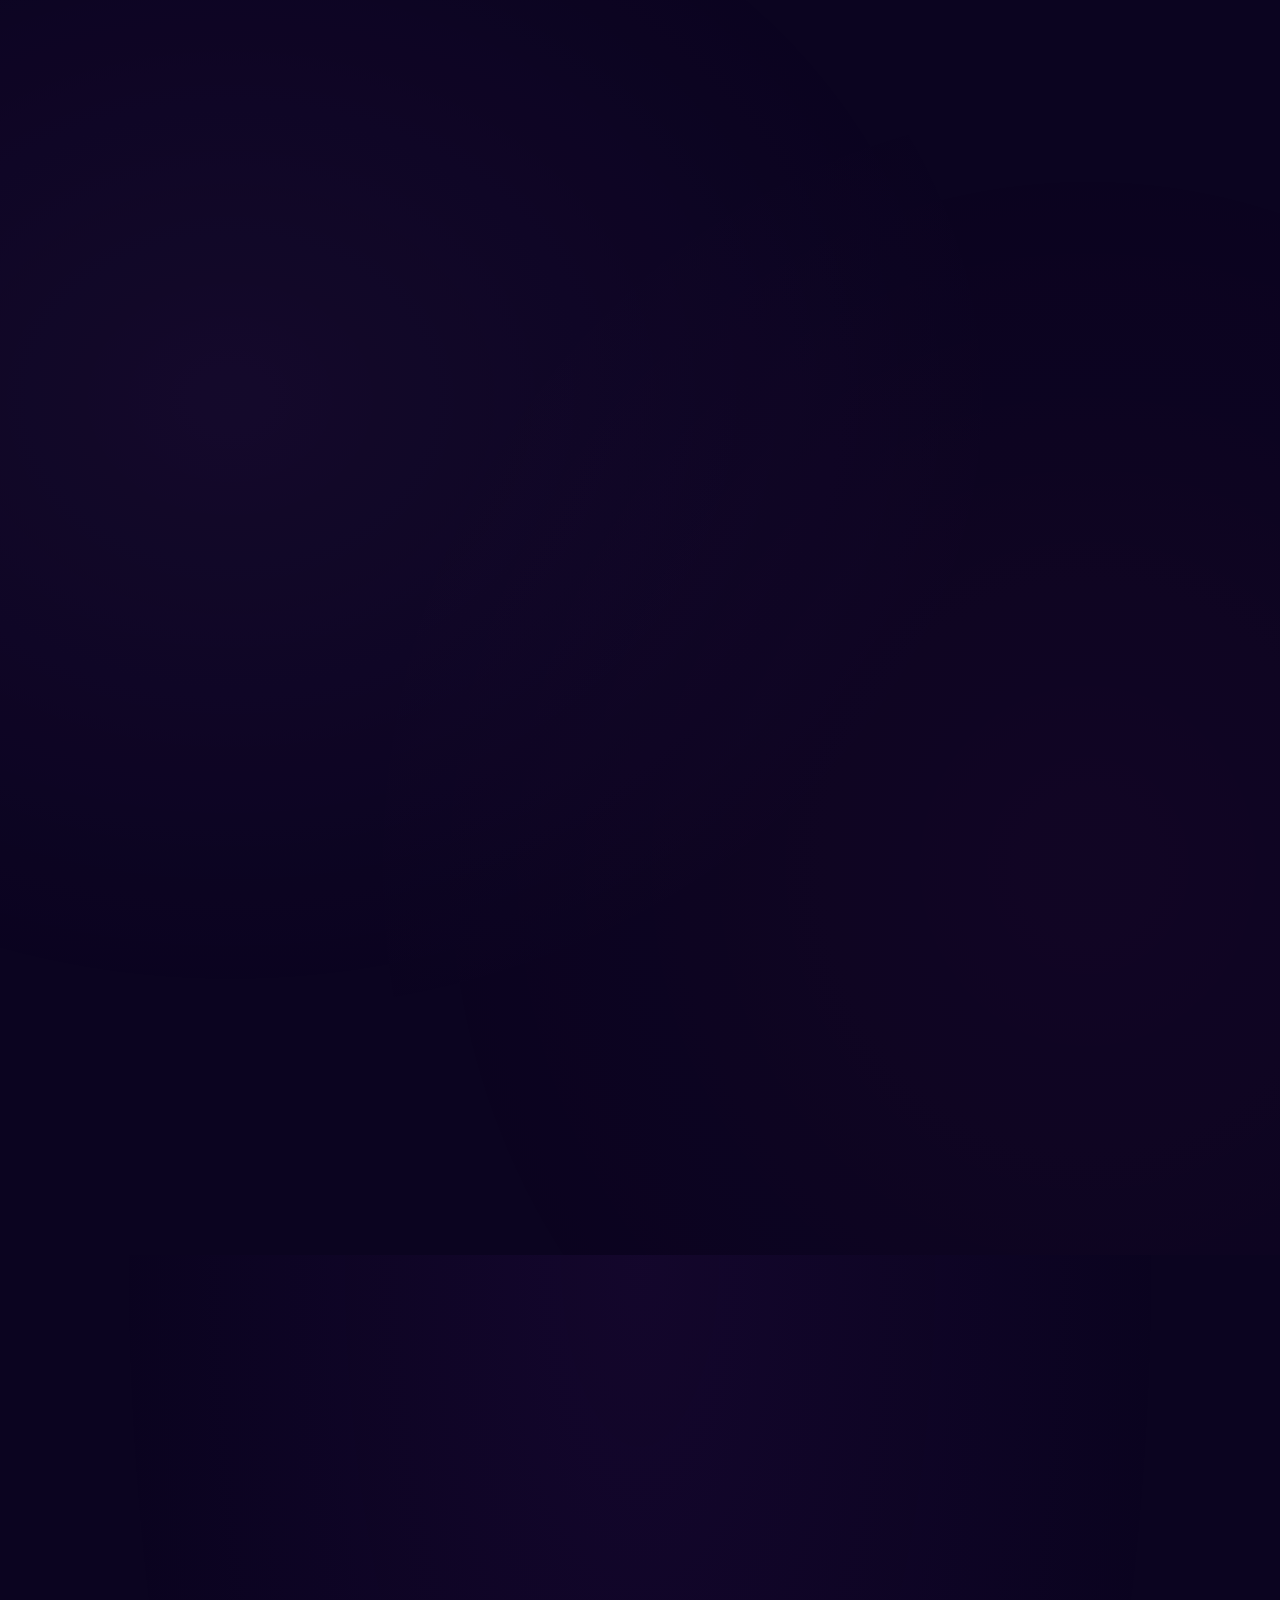
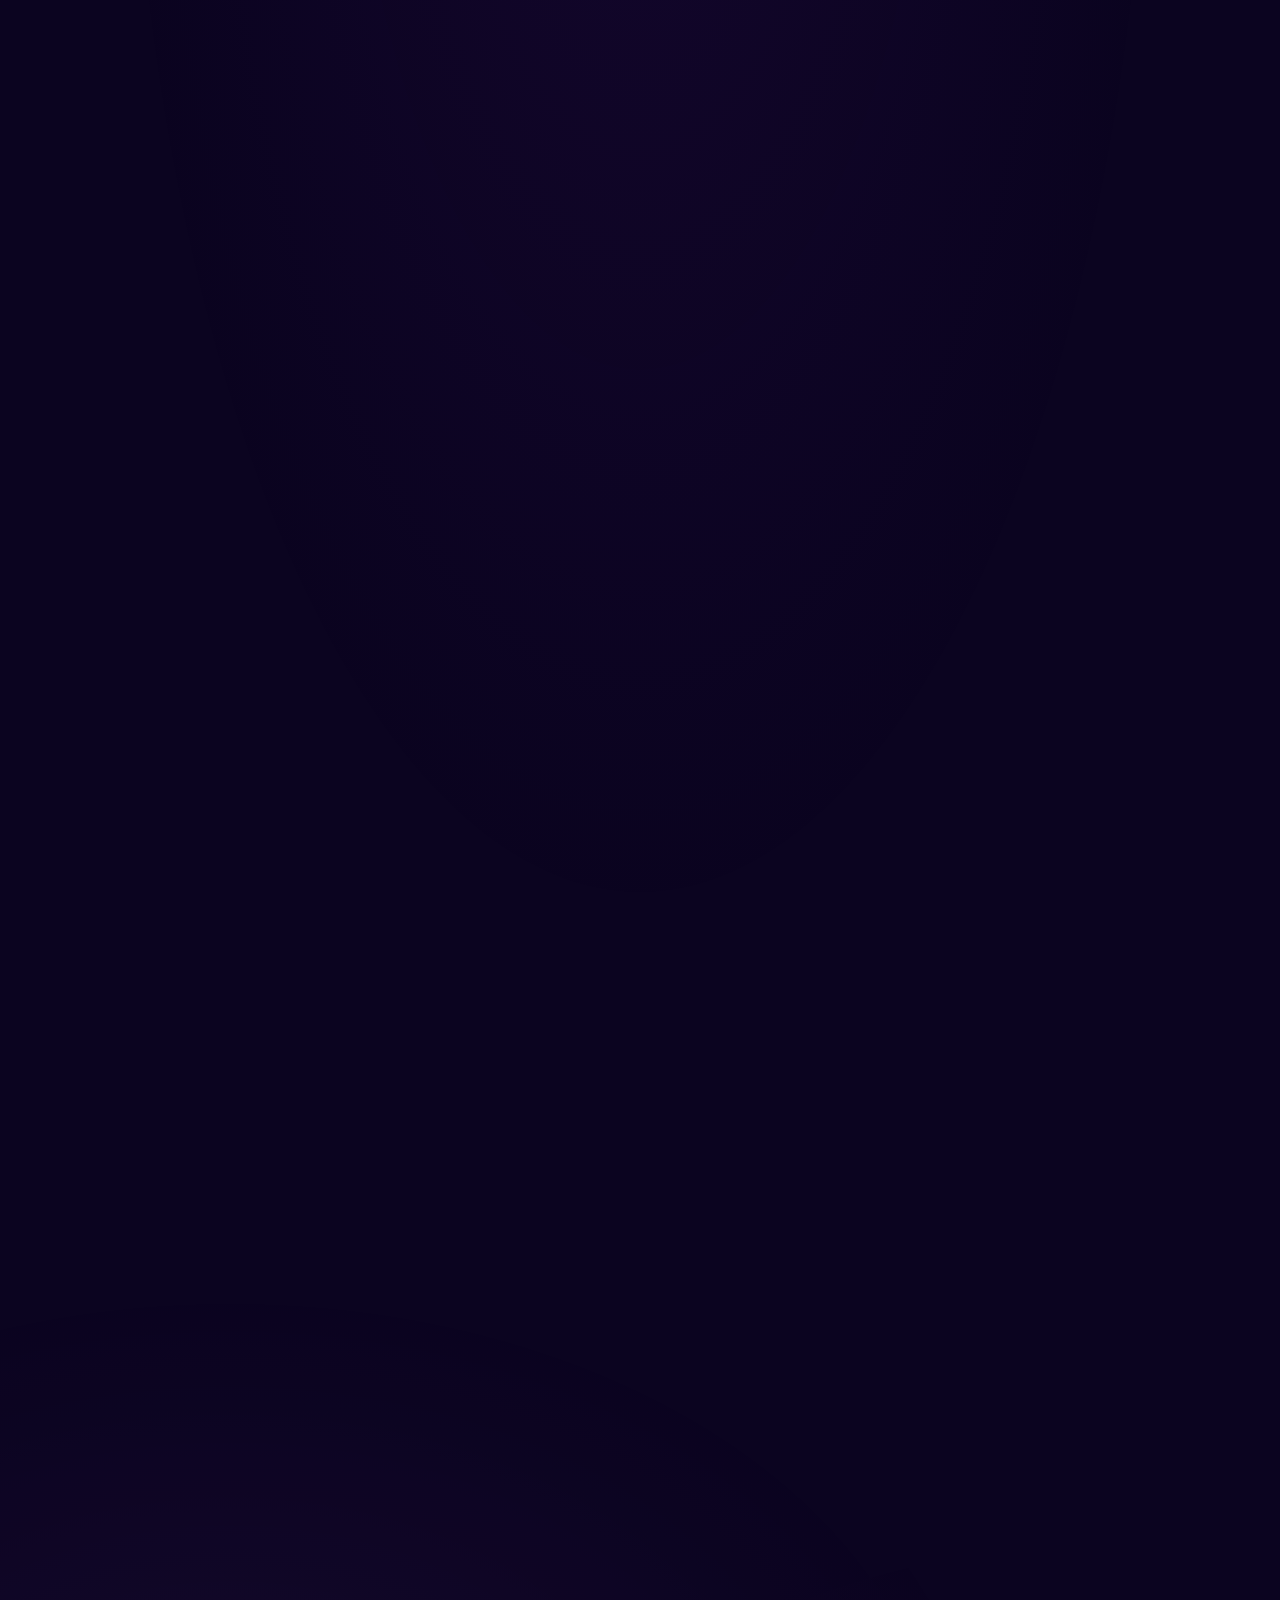
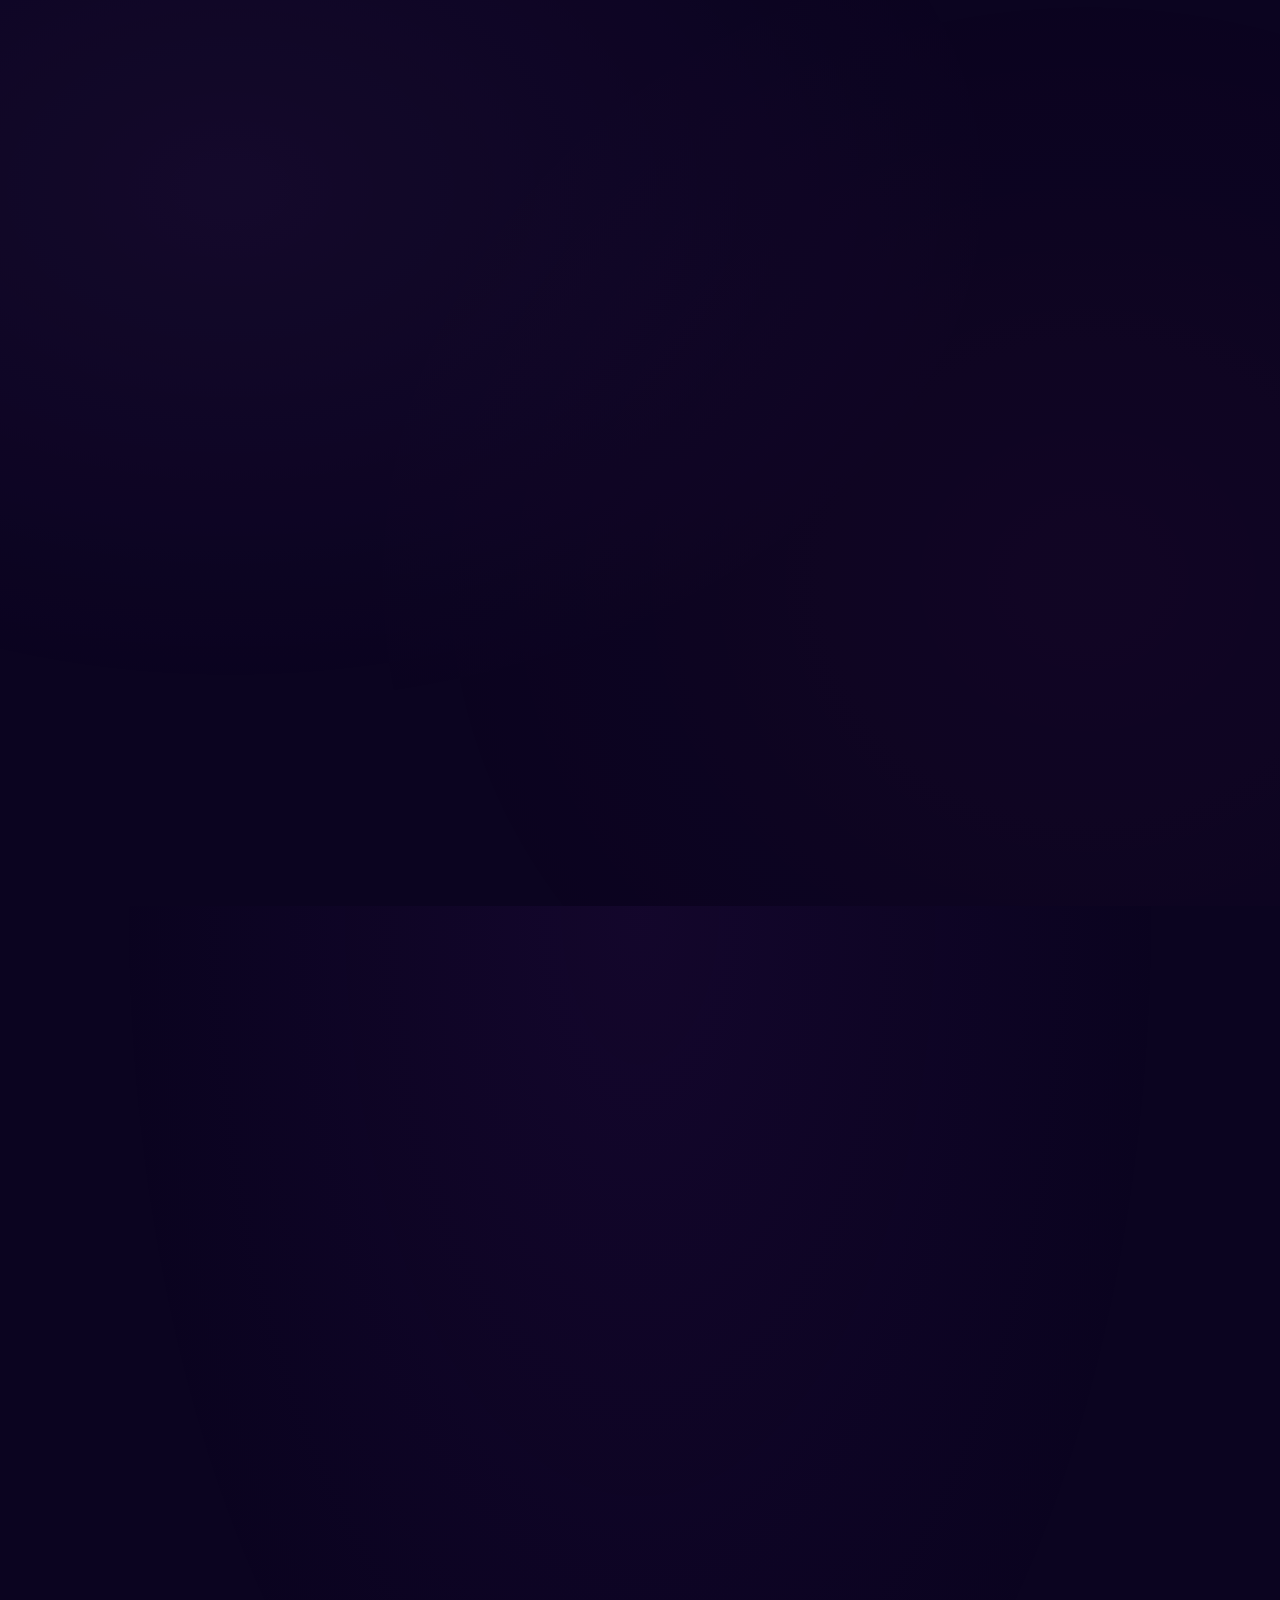
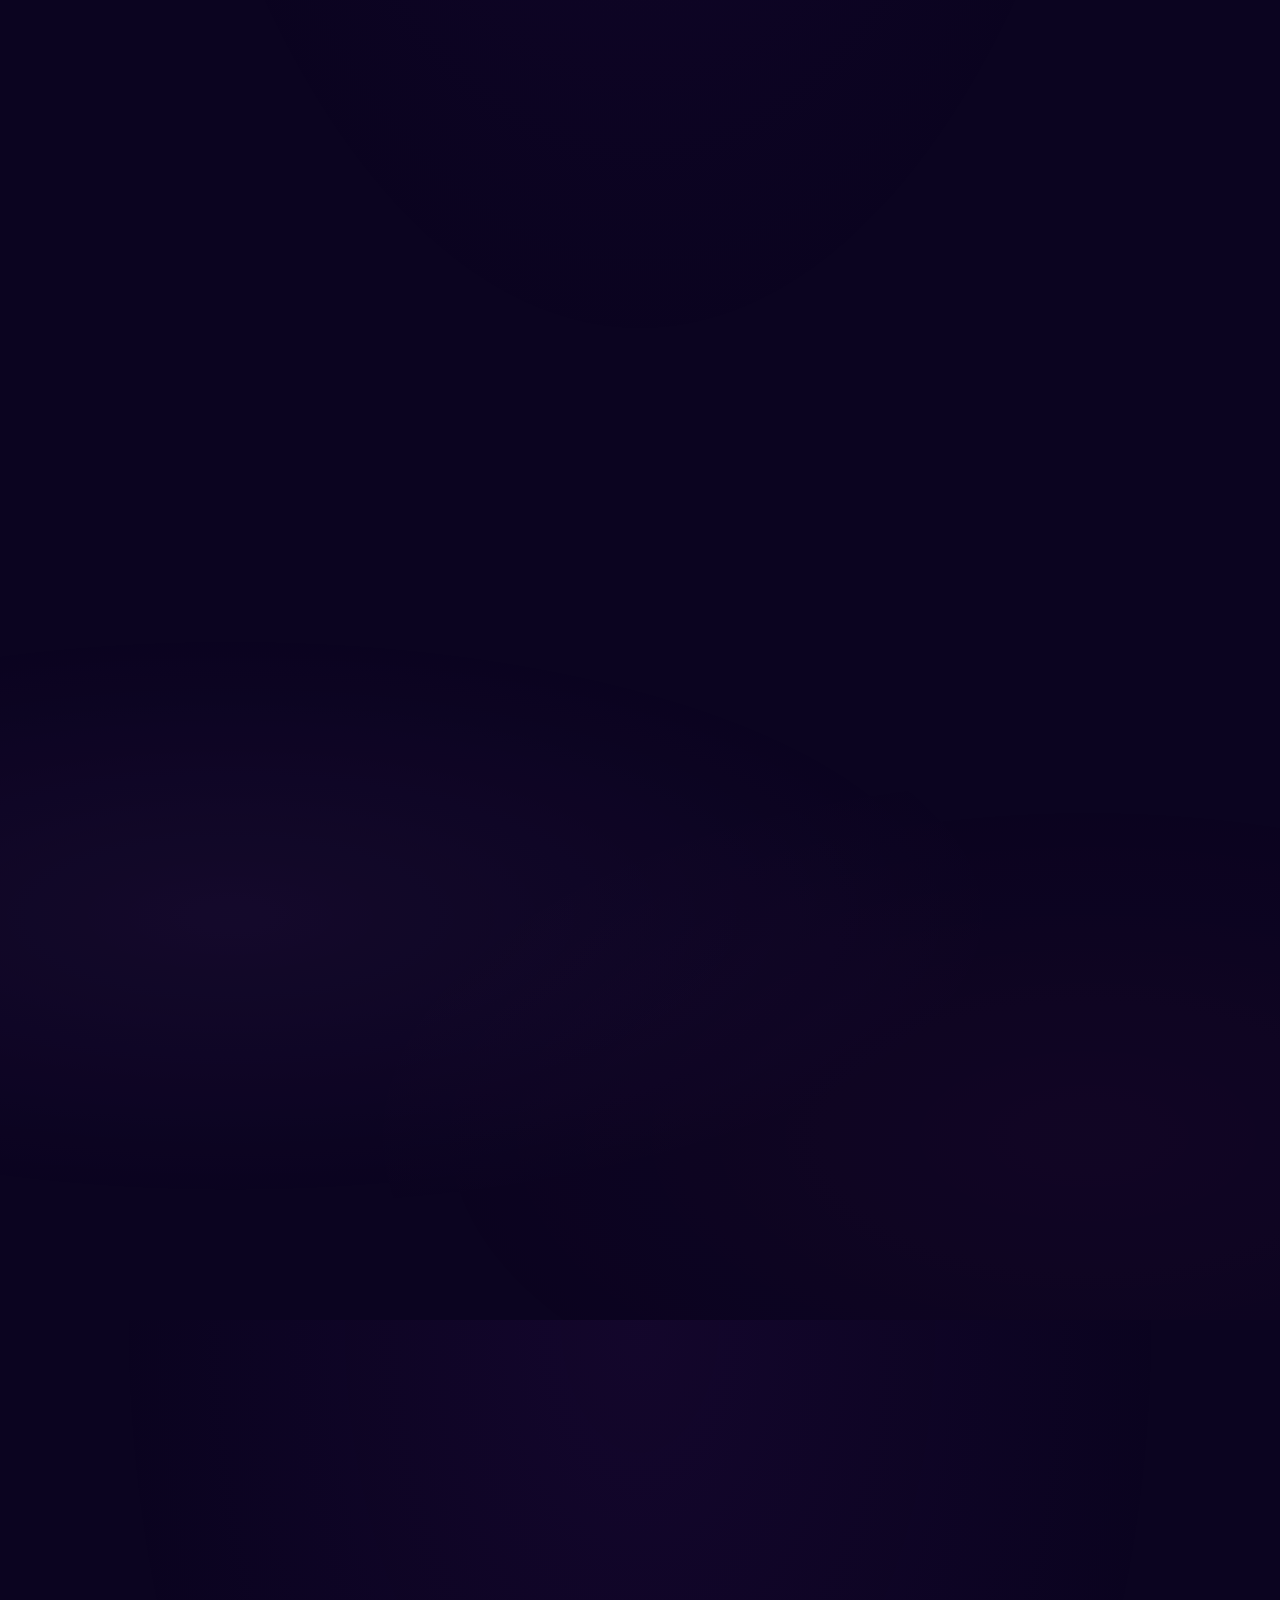
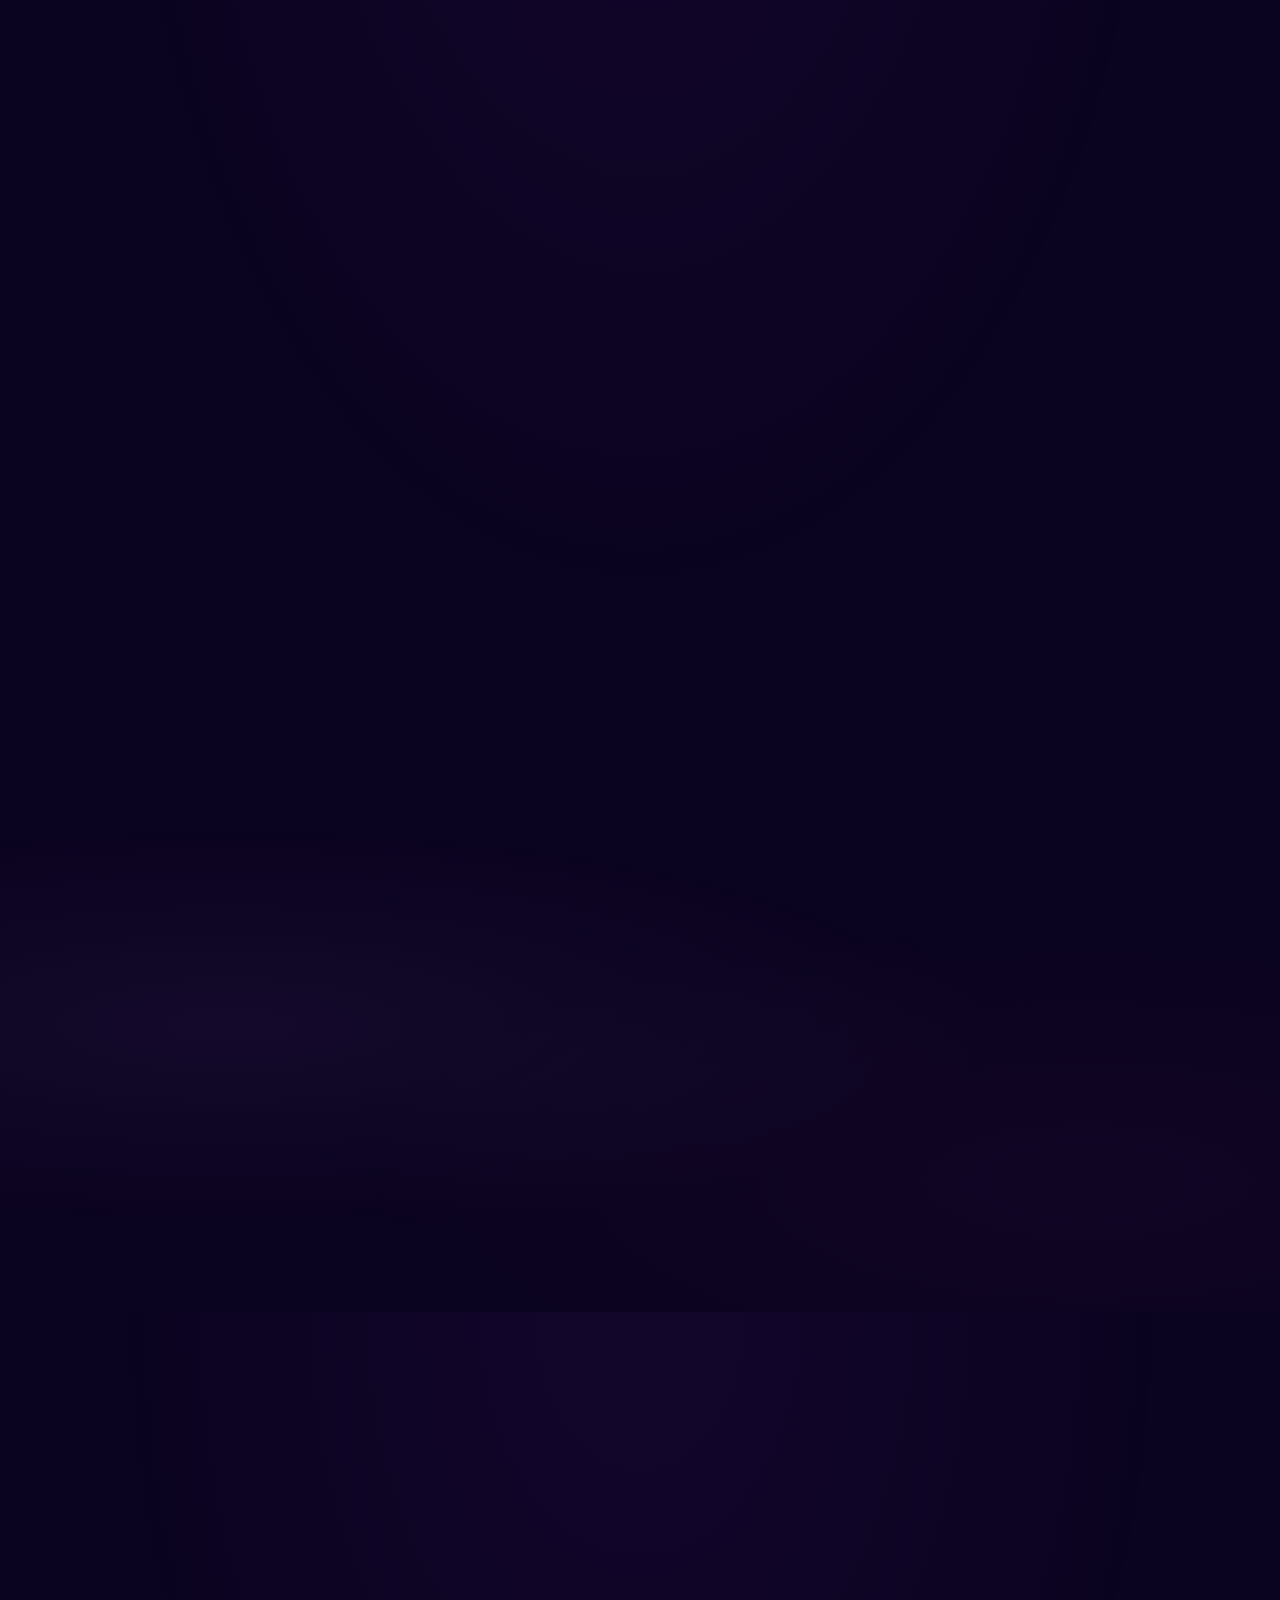
==== commit 291e6c25: "Merge pull request #22 from AloneSmoker007/fix/iphone-pin-keypad-touch-input Fix iPhone Safari PIN k" ====
--- a/index.html
+++ b/index.html
@@ -29,7 +29,6 @@
 <script type="application/ld+json">
 {"@context":"https://schema.org","@type":"WebSite","name":"Nishi's Purple Universe","url":"https://alonesmoker007.github.io/Nishi-Purple-Universe/","description":"A cinematic fan-made tribute celebrating BTS OT7, ARMY, music, memories and friendship.","inLanguage":"en"}
 </script>
-<link rel="stylesheet" href="css/playful-moments.css">
 <link rel="stylesheet" href="css/secret-world.css">
 <style>
 /* ============================================================
@@ -1235,10 +1234,10 @@
 .pin-lock{position:fixed;z-index:130;inset:0;display:grid;place-items:center;overflow-y:auto;padding:clamp(1rem,4vw,2rem);padding-top:max(1rem,env(safe-area-inset-top));padding-bottom:max(1rem,env(safe-area-inset-bottom));background:radial-gradient(ellipse at 50% 8%,rgba(155,86,226,.3),transparent 48%),radial-gradient(ellipse at 12% 90%,rgba(89,37,151,.26),transparent 42%),linear-gradient(155deg,#100522 0%,#1c0a38 52%,#090319 100%);opacity:1;visibility:visible;transition:opacity .48s ease,visibility .48s}
 .pin-lock[hidden]{display:none}
 .pin-lock.is-unlocking{opacity:0;visibility:hidden;pointer-events:none}
-.pin-lock::before,.pin-lock::after{content:"✦";position:absolute;color:rgba(230,190,255,.55);font-size:clamp(1.1rem,3vw,2rem);text-shadow:0 0 22px #c77dff;animation:pinTwinkle 3s ease-in-out infinite alternate}
+.pin-lock::before,.pin-lock::after{content:"✦";position:absolute;pointer-events:none;color:rgba(230,190,255,.55);font-size:clamp(1.1rem,3vw,2rem);text-shadow:0 0 22px #c77dff;animation:pinTwinkle 3s ease-in-out infinite alternate}
 .pin-lock::before{top:13%;left:12%}.pin-lock::after{right:11%;bottom:14%;animation-delay:1.2s}
 @keyframes pinTwinkle{from{opacity:.35;transform:scale(.8) rotate(-12deg)}to{opacity:1;transform:scale(1.12) rotate(12deg)}}
-.pin-lock-card{position:relative;width:min(100%,390px);margin:auto;padding:clamp(1.35rem,5vw,2.1rem);border:1px solid rgba(220,178,255,.3);border-radius:30px;background:linear-gradient(155deg,rgba(54,24,83,.86),rgba(19,8,42,.92));box-shadow:0 28px 90px rgba(0,0,0,.48),0 0 65px rgba(159,89,222,.2),inset 0 1px rgba(255,255,255,.12);text-align:center;backdrop-filter:blur(22px);-webkit-backdrop-filter:blur(22px)}
+.pin-lock-card{position:relative;width:min(100%,390px);margin:auto;padding:clamp(1.35rem,5vw,2.1rem);border:1px solid rgba(220,178,255,.3);border-radius:30px;background:linear-gradient(155deg,rgba(54,24,83,.86),rgba(19,8,42,.92));box-shadow:0 28px 90px rgba(0,0,0,.48),0 0 65px rgba(159,89,222,.2),inset 0 1px rgba(255,255,255,.12);text-align:center;backdrop-filter:blur(22px);-webkit-backdrop-filter:blur(22px);-webkit-touch-callout:none;-webkit-user-select:none;user-select:none}
 .pin-lock-emblem{width:76px;height:76px;display:grid;place-items:center;margin:0 auto 1rem;border:1px solid rgba(231,195,255,.46);border-radius:25px;background:radial-gradient(circle at 32% 22%,rgba(255,255,255,.24),transparent 52%),linear-gradient(145deg,#9b55d0,#49206f);box-shadow:0 0 34px rgba(199,125,255,.34);font-size:2.2rem}
 .pin-mascot{display:block;width:min(100%,210px);height:190px;object-fit:contain;margin:0 auto .65rem;filter:drop-shadow(0 10px 18px rgba(8,2,24,.28));border-radius:22px}
 .pin-mascot-caption{margin:-.15rem 0 .7rem;color:#e7ccff;font-size:.78rem;letter-spacing:.03em}
@@ -1259,7 +1258,42 @@
 .pin-key:active{transform:scale(.95)}
 .pin-key.utility{font-size:.8rem;letter-spacing:.06em;color:#e4c8fa}
 .pin-lock-foot{margin:1.15rem 0 0;color:#b99dce;font-size:.76rem;letter-spacing:.04em}
-@media(max-height:680px){.pin-lock-card{padding:1rem 1.25rem}.pin-lock-emblem{width:56px;height:56px;border-radius:19px;font-size:1.7rem;margin-bottom:.6rem}.pin-lock-subtitle{margin:.4rem 0 .8rem}.pin-keypad{gap:.4rem}.pin-key{min-height:48px}.pin-lock-foot{margin-top:.7rem}}
+@media(max-height:1000px){
+  /* The whole keypad must stay above the fold: iOS Safari turns taps
+     inside a scrollable overlay into scroll gestures, so a keypad the user has
+     to scroll to reach cannot be typed on at all. (Also keeps desktop Safari
+     and short windows fully usable.) */
+  .pin-lock{padding:.65rem}
+  .pin-lock-card{padding:.9rem 1.15rem;border-radius:24px}
+  .pin-mascot{height:clamp(72px,15vh,132px);margin-bottom:.45rem}
+  .pin-mascot-caption{margin:0 0 .55rem;font-size:.68rem}
+  .pin-lock-kicker{margin:0 0 .22rem;font-size:.66rem}
+  .pin-lock-title{font-size:clamp(1.65rem,6.5vw,2.55rem)}
+  .pin-lock-subtitle{margin:.42rem 0 .72rem;font-size:.85rem;line-height:1.42}
+  .pin-lock-subtitle .bn{margin-top:.12rem;font-size:.78rem}
+  .pin-lock-dots{gap:.5rem;margin-bottom:.62rem}
+  .pin-lock-dot{width:11px;height:11px}
+  .pin-lock-status{min-height:1.15rem;margin:0 0 .5rem;font-size:.76rem}
+  .pin-lock-keypad{gap:.42rem;max-width:285px}
+  .pin-key{min-height:clamp(42px,6.4vh,52px);font-size:1.16rem;border-radius:14px}
+  .pin-lock-foot{margin:.68rem 0 0;font-size:.68rem}
+}
+@media(max-height:520px){
+  /* phone landscape: keep the keypad, dots and status perfectly usable */
+  .pin-lock-card{padding:.65rem .9rem;border-radius:18px}
+  .pin-mascot{height:clamp(38px,11vh,72px);margin-bottom:.25rem}
+  .pin-mascot-caption{display:none}
+  .pin-lock-kicker{margin-bottom:.12rem;font-size:.6rem}
+  .pin-lock-title{font-size:clamp(1.25rem,4.2vh,1.8rem)}
+  .pin-lock-subtitle{margin:.22rem 0 .42rem;font-size:.76rem;line-height:1.3}
+  .pin-lock-subtitle .bn{display:none}
+  .pin-lock-dots{gap:.42rem;margin-bottom:.38rem}
+  .pin-lock-status{min-height:.95rem;margin:0 0 .34rem;font-size:.7rem}
+  .pin-lock-keypad{gap:.32rem}
+  .pin-key{min-height:clamp(34px,9vh,46px);font-size:1.02rem;border-radius:12px}
+  .pin-key.utility{font-size:.72rem}
+  .pin-lock-foot{margin:.42rem 0 0;font-size:.62rem}
+}
 @media(prefers-reduced-motion:reduce){.pin-lock::before,.pin-lock::after{animation:none}.pin-lock,.pin-lock-dot,.pin-key{transition:none}}
 
 </style>
@@ -1958,7 +1992,6 @@
 <script defer src="js/pin-lock.js"></script>
 <script type="module" src="js/content.js"></script>
 <script type="module" src="js/ui.js"></script>
-<script type="module" src="js/playful-moments.js"></script>
 <script type="module" src="js/secret-world.js"></script>
 </body>
 </html>
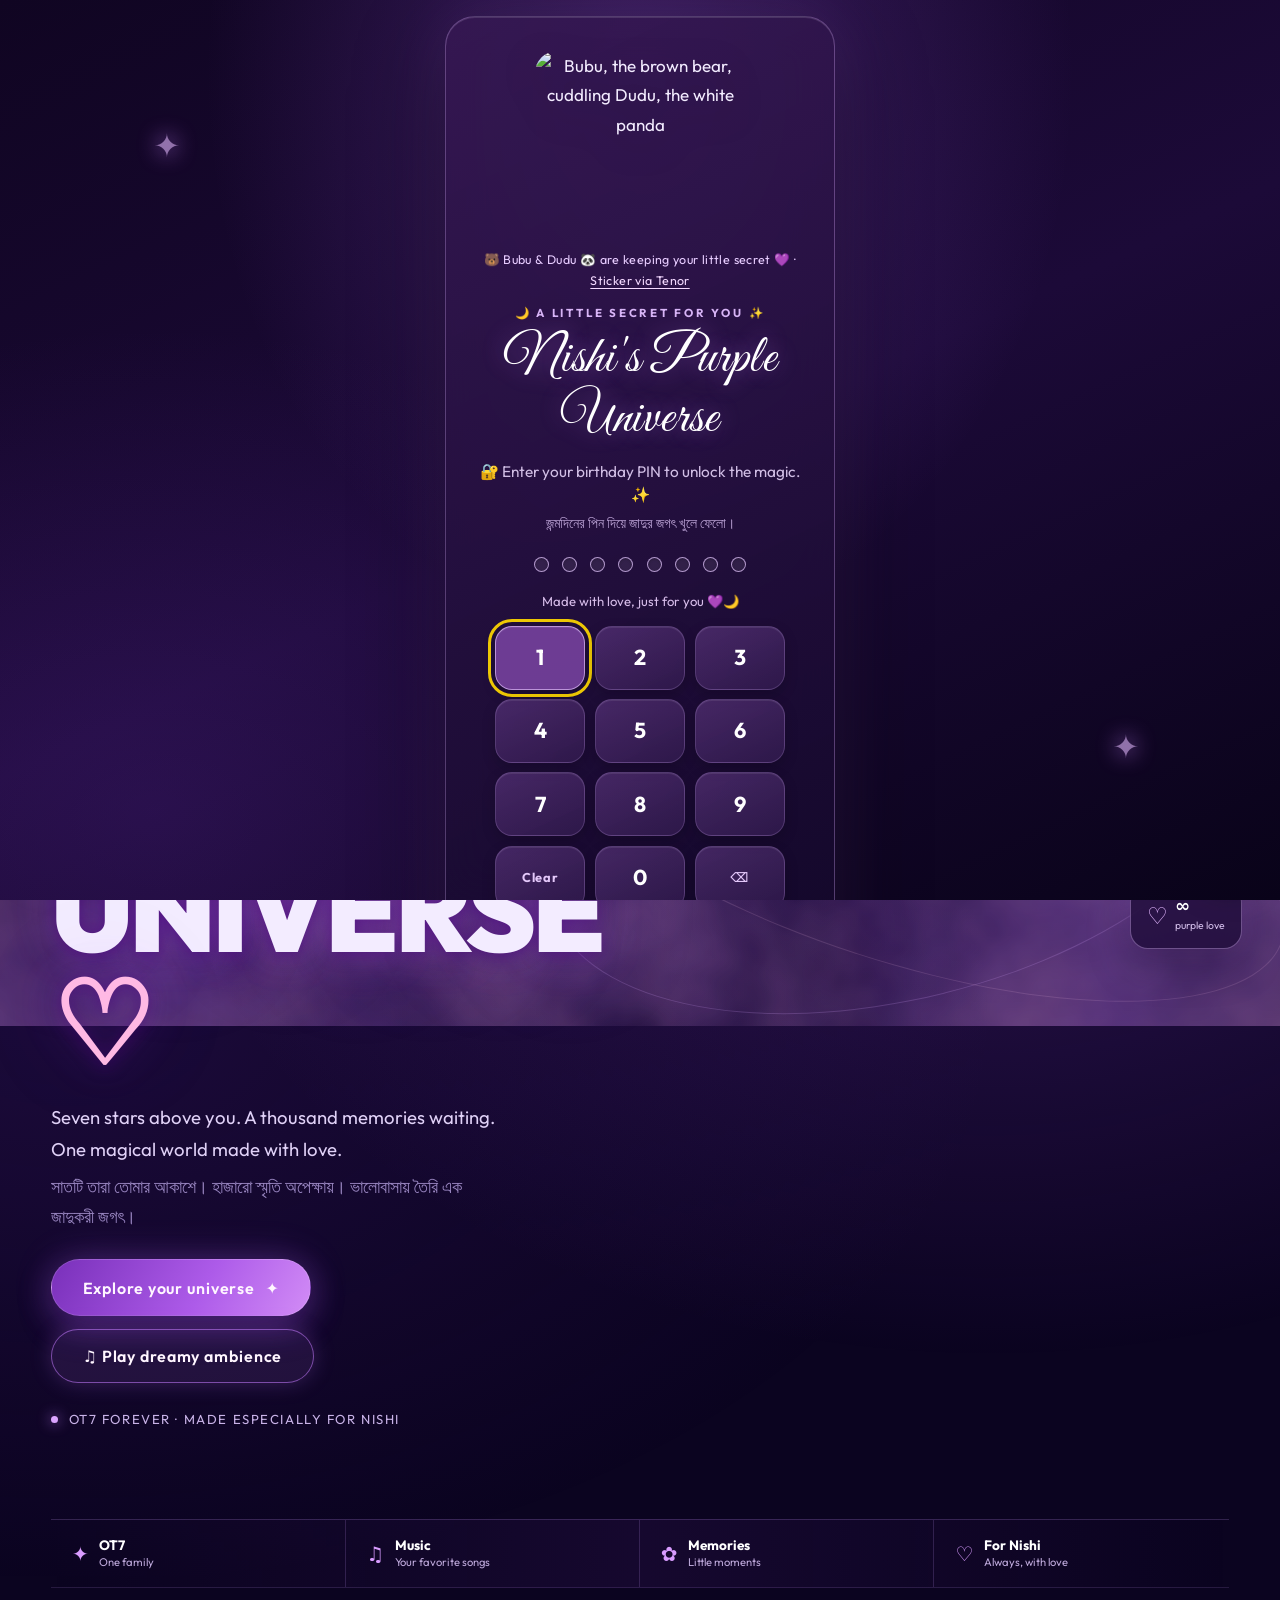
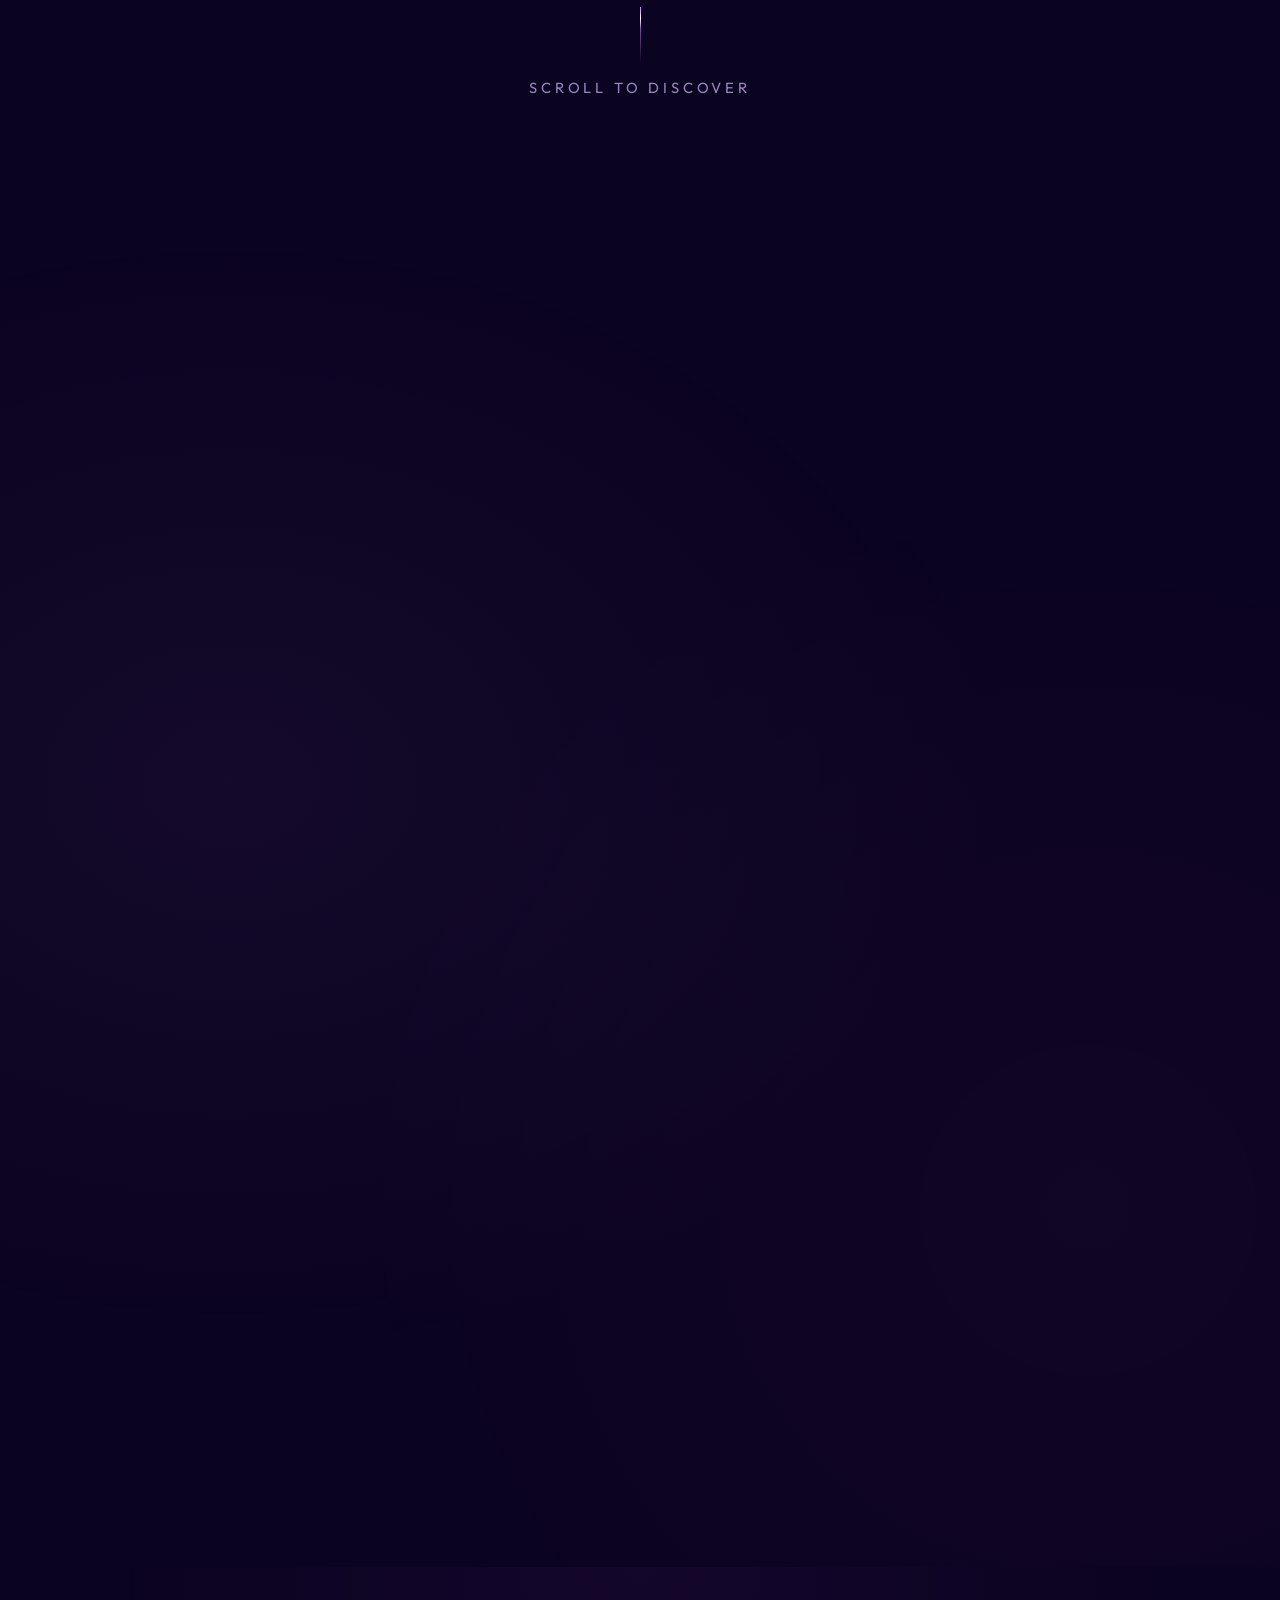
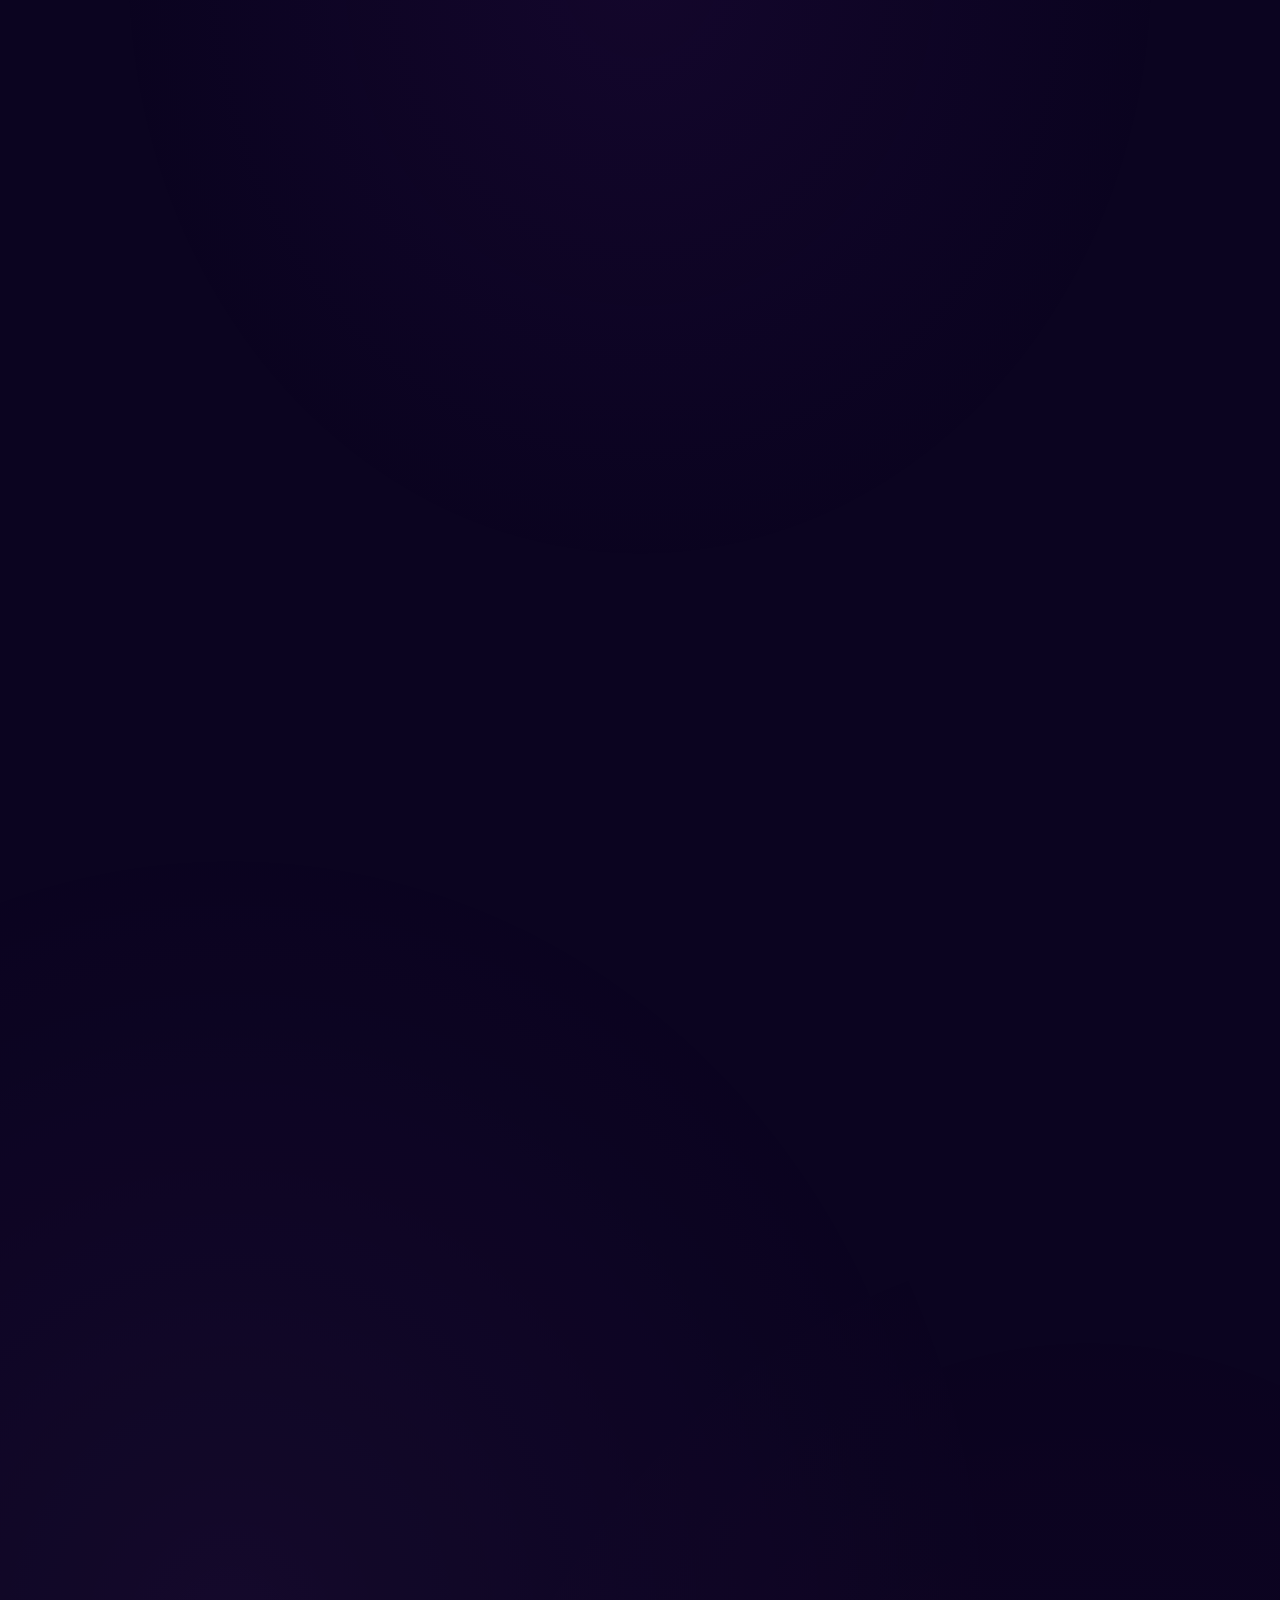
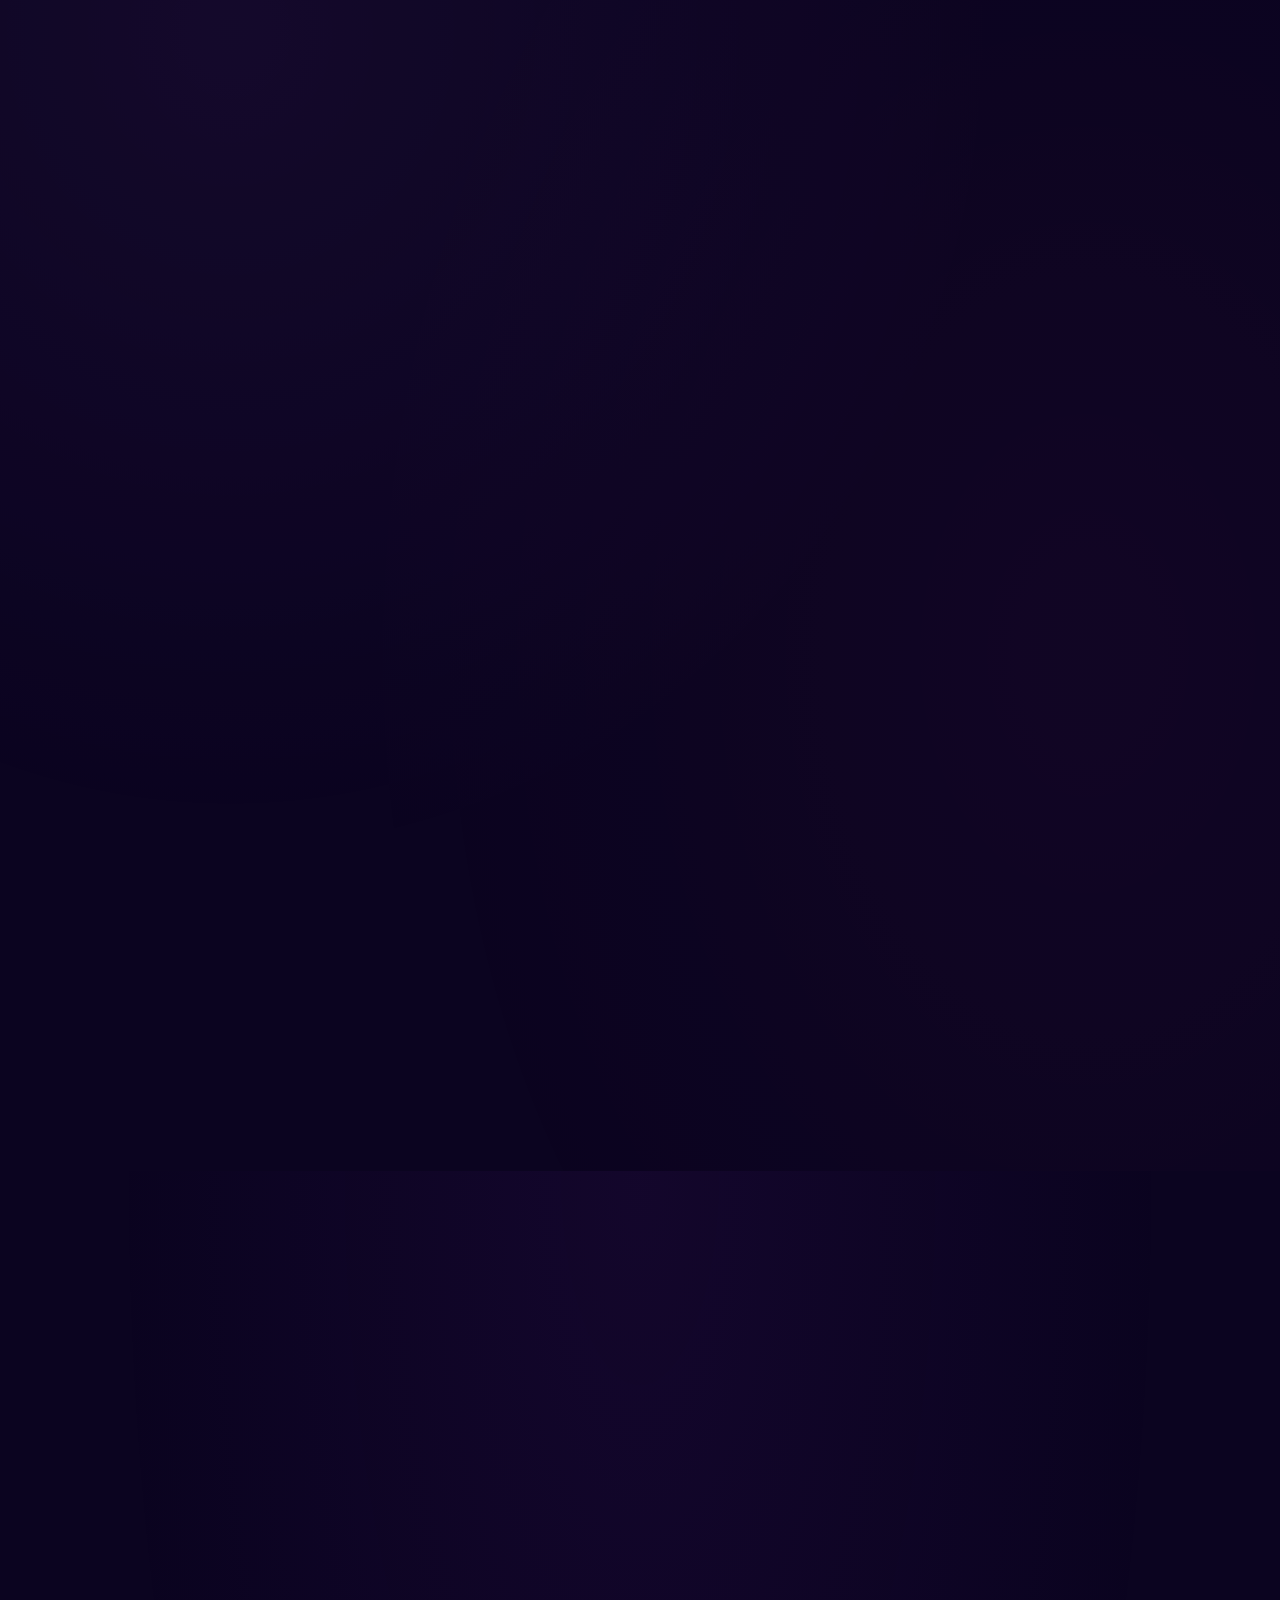
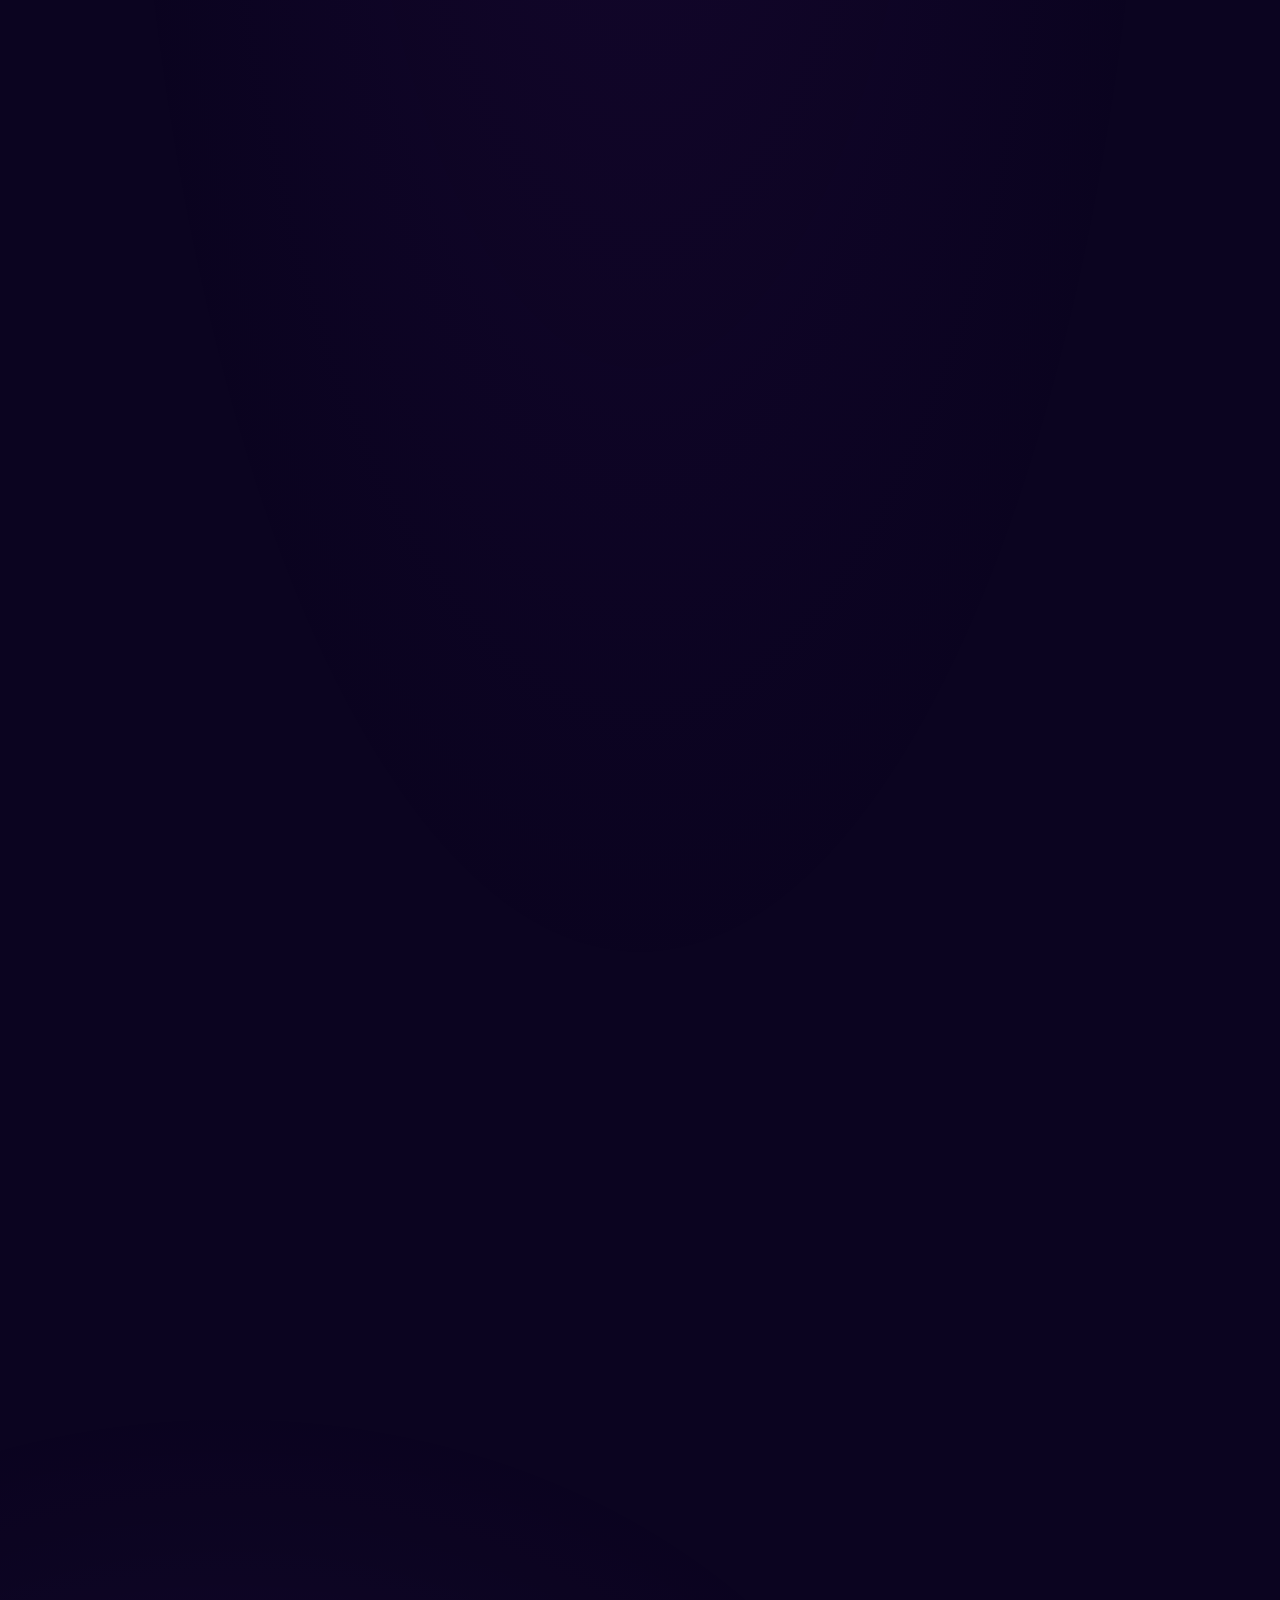
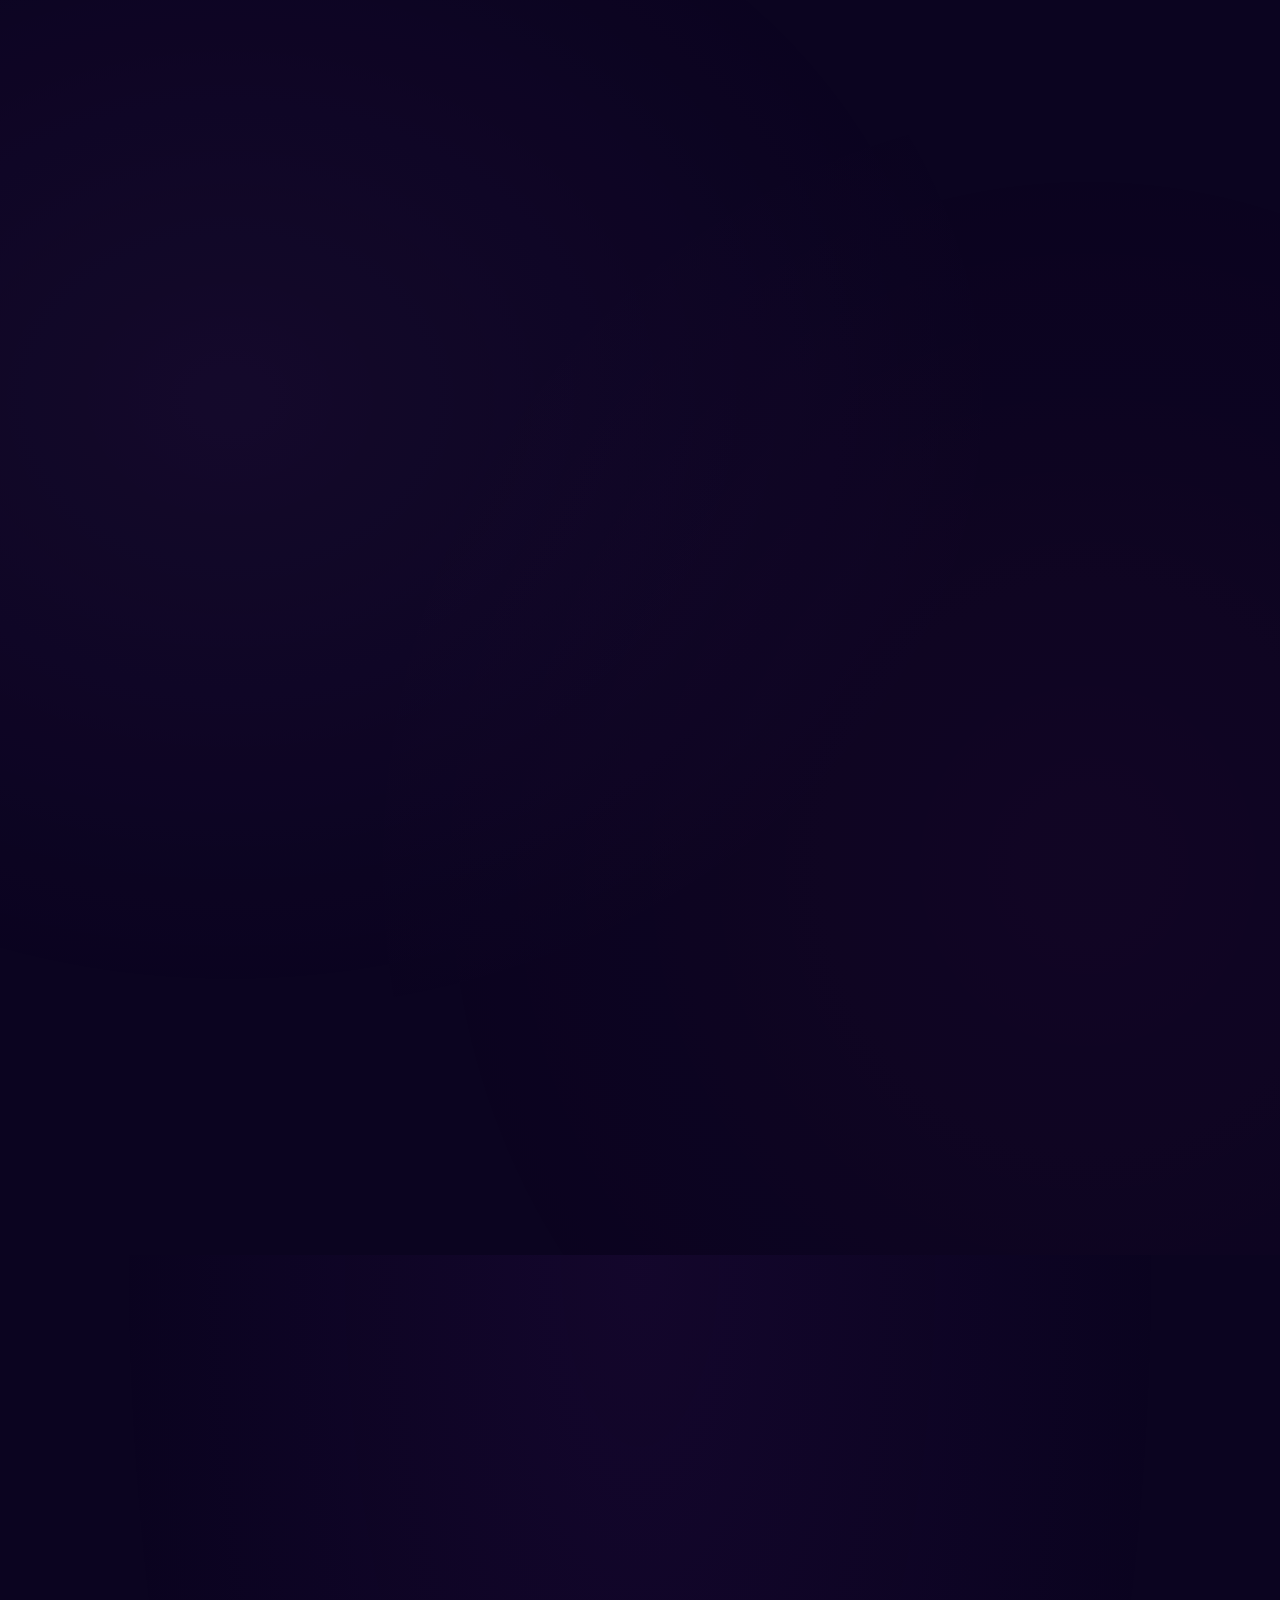
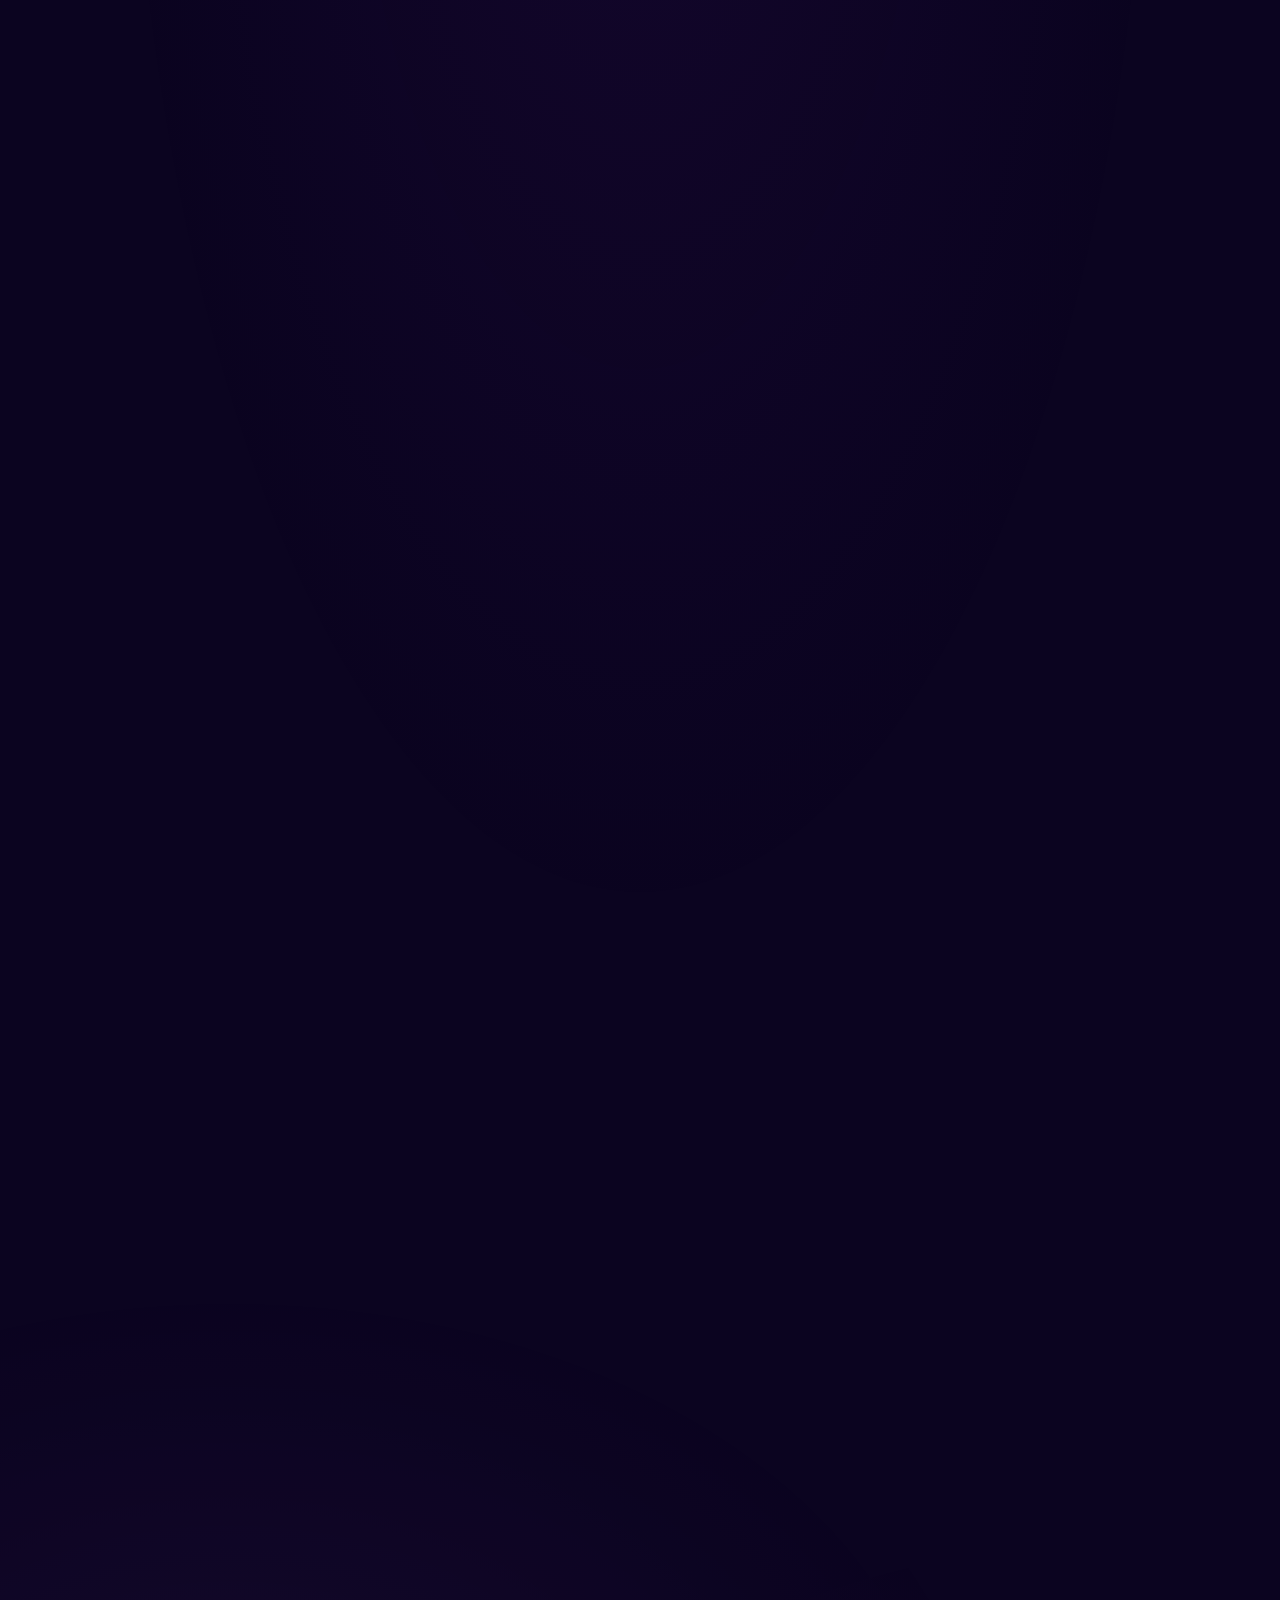
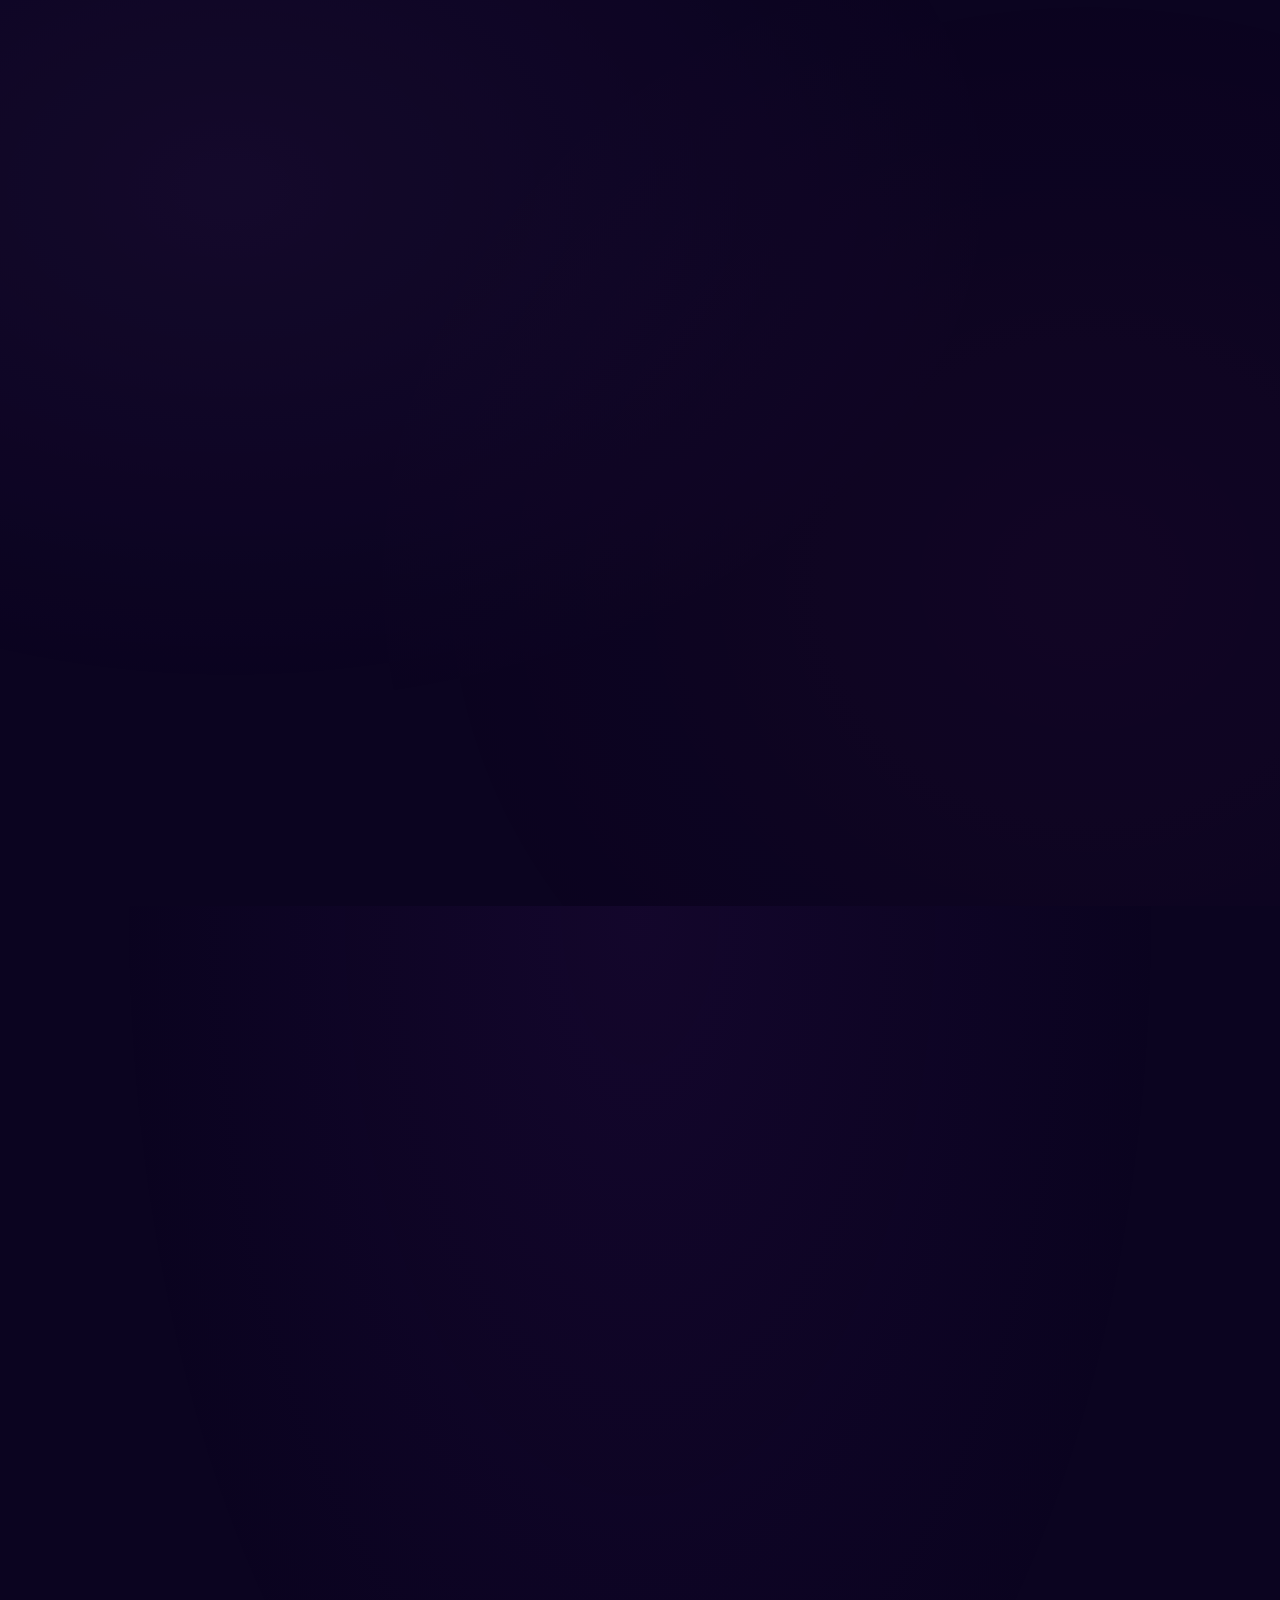
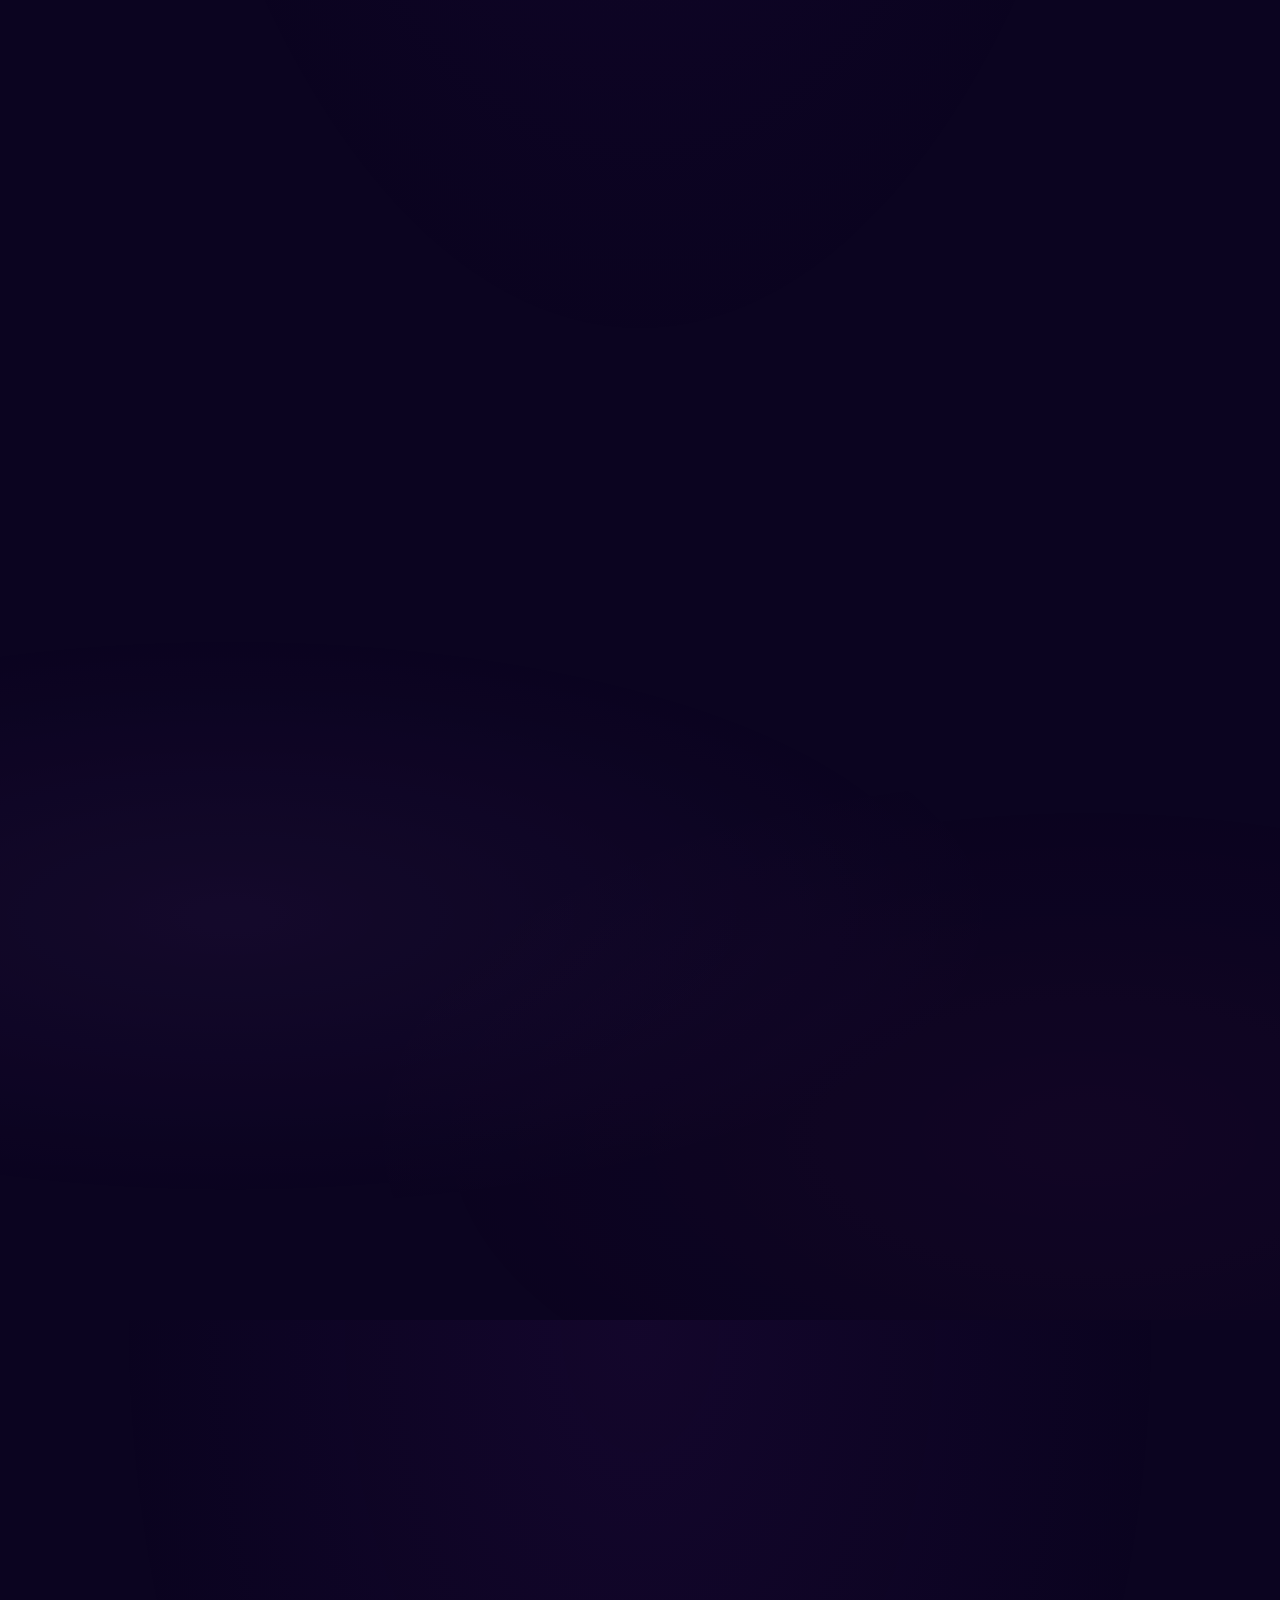
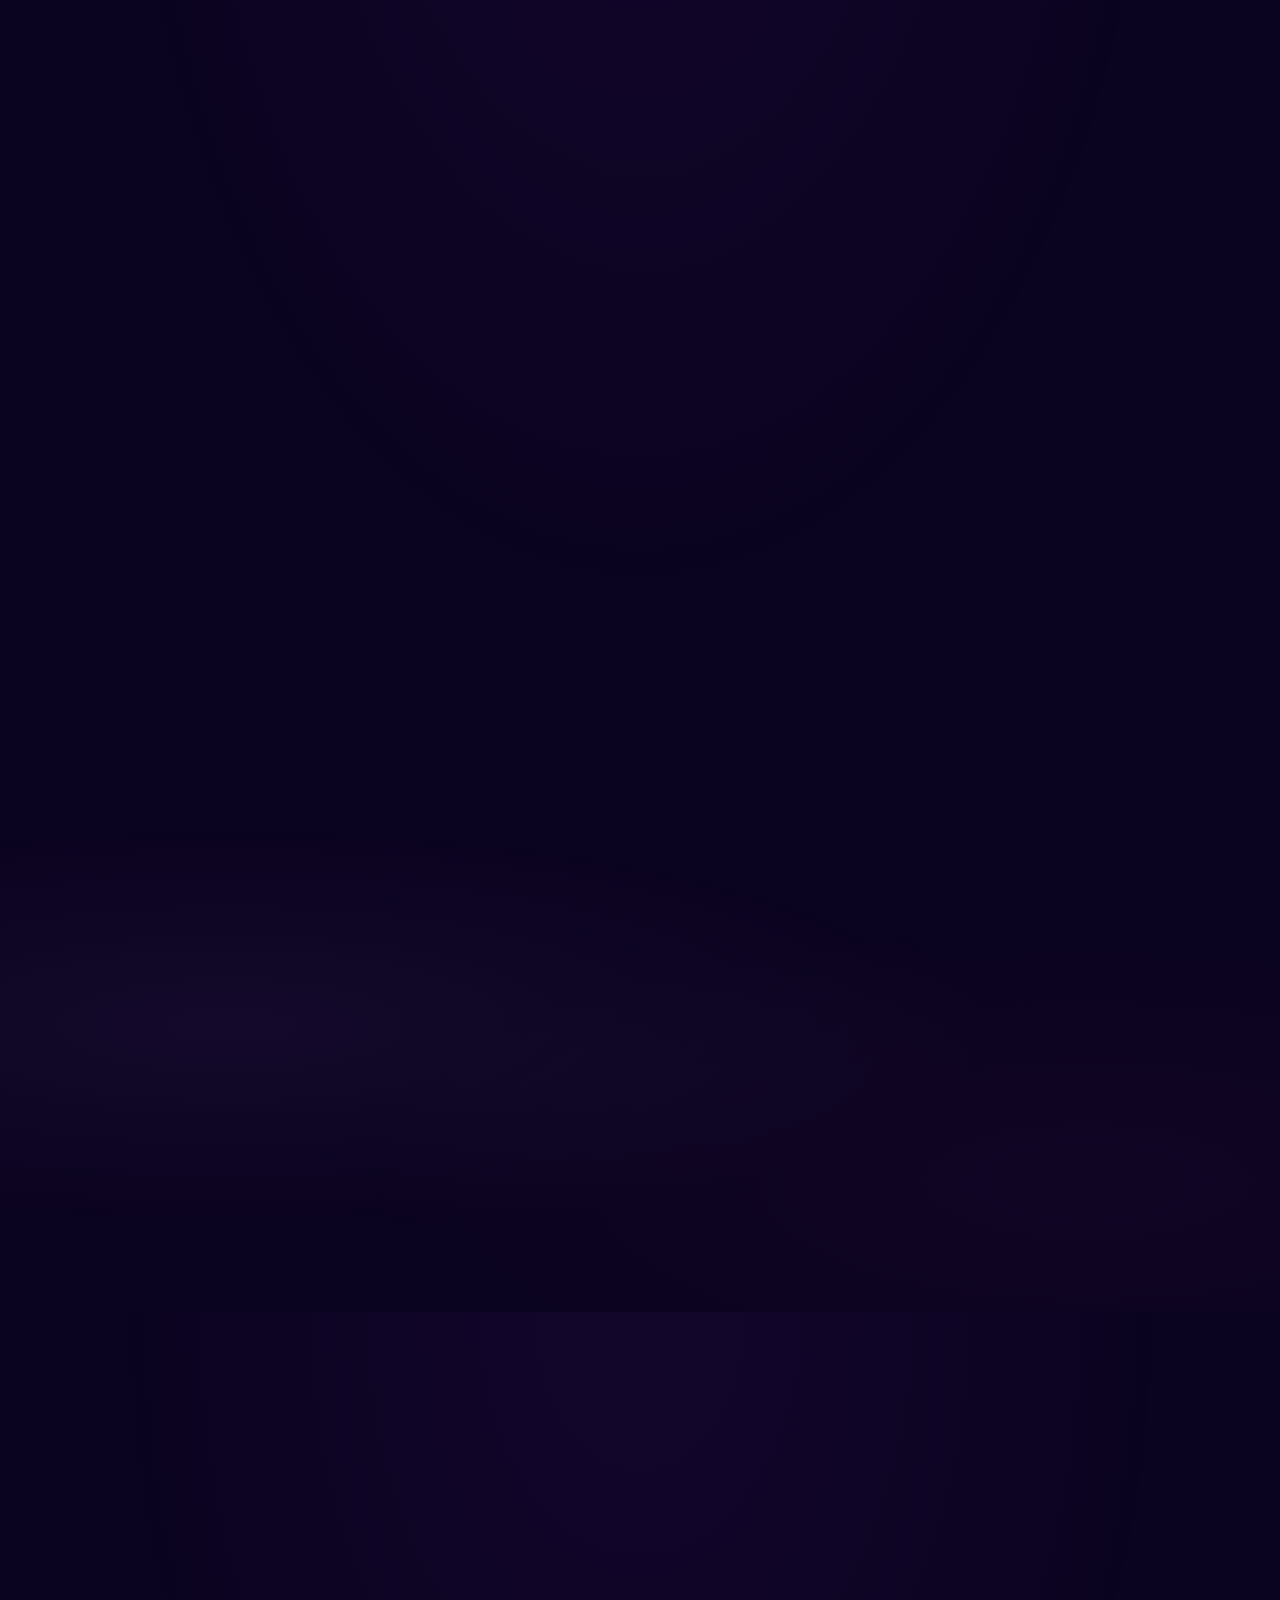
==== commit 70b80742: "Merge pull request #15 from AloneSmoker007/feat/nishi-playful-mix-experience Add playful bilingual b" ====
--- a/index.html
+++ b/index.html
@@ -29,6 +29,7 @@
 <script type="application/ld+json">
 {"@context":"https://schema.org","@type":"WebSite","name":"Nishi's Purple Universe","url":"https://alonesmoker007.github.io/Nishi-Purple-Universe/","description":"A cinematic fan-made tribute celebrating BTS OT7, ARMY, music, memories and friendship.","inLanguage":"en"}
 </script>
+<link rel="stylesheet" href="css/playful-moments.css">
 <link rel="stylesheet" href="css/secret-world.css">
 <style>
 /* ============================================================
@@ -1234,10 +1235,10 @@
 .pin-lock{position:fixed;z-index:130;inset:0;display:grid;place-items:center;overflow-y:auto;padding:clamp(1rem,4vw,2rem);padding-top:max(1rem,env(safe-area-inset-top));padding-bottom:max(1rem,env(safe-area-inset-bottom));background:radial-gradient(ellipse at 50% 8%,rgba(155,86,226,.3),transparent 48%),radial-gradient(ellipse at 12% 90%,rgba(89,37,151,.26),transparent 42%),linear-gradient(155deg,#100522 0%,#1c0a38 52%,#090319 100%);opacity:1;visibility:visible;transition:opacity .48s ease,visibility .48s}
 .pin-lock[hidden]{display:none}
 .pin-lock.is-unlocking{opacity:0;visibility:hidden;pointer-events:none}
-.pin-lock::before,.pin-lock::after{content:"✦";position:absolute;pointer-events:none;color:rgba(230,190,255,.55);font-size:clamp(1.1rem,3vw,2rem);text-shadow:0 0 22px #c77dff;animation:pinTwinkle 3s ease-in-out infinite alternate}
+.pin-lock::before,.pin-lock::after{content:"✦";position:absolute;color:rgba(230,190,255,.55);font-size:clamp(1.1rem,3vw,2rem);text-shadow:0 0 22px #c77dff;animation:pinTwinkle 3s ease-in-out infinite alternate}
 .pin-lock::before{top:13%;left:12%}.pin-lock::after{right:11%;bottom:14%;animation-delay:1.2s}
 @keyframes pinTwinkle{from{opacity:.35;transform:scale(.8) rotate(-12deg)}to{opacity:1;transform:scale(1.12) rotate(12deg)}}
-.pin-lock-card{position:relative;width:min(100%,390px);margin:auto;padding:clamp(1.35rem,5vw,2.1rem);border:1px solid rgba(220,178,255,.3);border-radius:30px;background:linear-gradient(155deg,rgba(54,24,83,.86),rgba(19,8,42,.92));box-shadow:0 28px 90px rgba(0,0,0,.48),0 0 65px rgba(159,89,222,.2),inset 0 1px rgba(255,255,255,.12);text-align:center;backdrop-filter:blur(22px);-webkit-backdrop-filter:blur(22px);-webkit-touch-callout:none;-webkit-user-select:none;user-select:none}
+.pin-lock-card{position:relative;width:min(100%,390px);margin:auto;padding:clamp(1.35rem,5vw,2.1rem);border:1px solid rgba(220,178,255,.3);border-radius:30px;background:linear-gradient(155deg,rgba(54,24,83,.86),rgba(19,8,42,.92));box-shadow:0 28px 90px rgba(0,0,0,.48),0 0 65px rgba(159,89,222,.2),inset 0 1px rgba(255,255,255,.12);text-align:center;backdrop-filter:blur(22px);-webkit-backdrop-filter:blur(22px)}
 .pin-lock-emblem{width:76px;height:76px;display:grid;place-items:center;margin:0 auto 1rem;border:1px solid rgba(231,195,255,.46);border-radius:25px;background:radial-gradient(circle at 32% 22%,rgba(255,255,255,.24),transparent 52%),linear-gradient(145deg,#9b55d0,#49206f);box-shadow:0 0 34px rgba(199,125,255,.34);font-size:2.2rem}
 .pin-mascot{display:block;width:min(100%,210px);height:190px;object-fit:contain;margin:0 auto .65rem;filter:drop-shadow(0 10px 18px rgba(8,2,24,.28));border-radius:22px}
 .pin-mascot-caption{margin:-.15rem 0 .7rem;color:#e7ccff;font-size:.78rem;letter-spacing:.03em}
@@ -1258,42 +1259,7 @@
 .pin-key:active{transform:scale(.95)}
 .pin-key.utility{font-size:.8rem;letter-spacing:.06em;color:#e4c8fa}
 .pin-lock-foot{margin:1.15rem 0 0;color:#b99dce;font-size:.76rem;letter-spacing:.04em}
-@media(max-height:1000px){
-  /* The whole keypad must stay above the fold: iOS Safari turns taps
-     inside a scrollable overlay into scroll gestures, so a keypad the user has
-     to scroll to reach cannot be typed on at all. (Also keeps desktop Safari
-     and short windows fully usable.) */
-  .pin-lock{padding:.65rem}
-  .pin-lock-card{padding:.9rem 1.15rem;border-radius:24px}
-  .pin-mascot{height:clamp(72px,15vh,132px);margin-bottom:.45rem}
-  .pin-mascot-caption{margin:0 0 .55rem;font-size:.68rem}
-  .pin-lock-kicker{margin:0 0 .22rem;font-size:.66rem}
-  .pin-lock-title{font-size:clamp(1.65rem,6.5vw,2.55rem)}
-  .pin-lock-subtitle{margin:.42rem 0 .72rem;font-size:.85rem;line-height:1.42}
-  .pin-lock-subtitle .bn{margin-top:.12rem;font-size:.78rem}
-  .pin-lock-dots{gap:.5rem;margin-bottom:.62rem}
-  .pin-lock-dot{width:11px;height:11px}
-  .pin-lock-status{min-height:1.15rem;margin:0 0 .5rem;font-size:.76rem}
-  .pin-lock-keypad{gap:.42rem;max-width:285px}
-  .pin-key{min-height:clamp(42px,6.4vh,52px);font-size:1.16rem;border-radius:14px}
-  .pin-lock-foot{margin:.68rem 0 0;font-size:.68rem}
-}
-@media(max-height:520px){
-  /* phone landscape: keep the keypad, dots and status perfectly usable */
-  .pin-lock-card{padding:.65rem .9rem;border-radius:18px}
-  .pin-mascot{height:clamp(38px,11vh,72px);margin-bottom:.25rem}
-  .pin-mascot-caption{display:none}
-  .pin-lock-kicker{margin-bottom:.12rem;font-size:.6rem}
-  .pin-lock-title{font-size:clamp(1.25rem,4.2vh,1.8rem)}
-  .pin-lock-subtitle{margin:.22rem 0 .42rem;font-size:.76rem;line-height:1.3}
-  .pin-lock-subtitle .bn{display:none}
-  .pin-lock-dots{gap:.42rem;margin-bottom:.38rem}
-  .pin-lock-status{min-height:.95rem;margin:0 0 .34rem;font-size:.7rem}
-  .pin-lock-keypad{gap:.32rem}
-  .pin-key{min-height:clamp(34px,9vh,46px);font-size:1.02rem;border-radius:12px}
-  .pin-key.utility{font-size:.72rem}
-  .pin-lock-foot{margin:.42rem 0 0;font-size:.62rem}
-}
+@media(max-height:680px){.pin-lock-card{padding:1rem 1.25rem}.pin-lock-emblem{width:56px;height:56px;border-radius:19px;font-size:1.7rem;margin-bottom:.6rem}.pin-lock-subtitle{margin:.4rem 0 .8rem}.pin-keypad{gap:.4rem}.pin-key{min-height:48px}.pin-lock-foot{margin-top:.7rem}}
 @media(prefers-reduced-motion:reduce){.pin-lock::before,.pin-lock::after{animation:none}.pin-lock,.pin-lock-dot,.pin-key{transition:none}}
 
 </style>
@@ -1992,6 +1958,7 @@
 <script defer src="js/pin-lock.js"></script>
 <script type="module" src="js/content.js"></script>
 <script type="module" src="js/ui.js"></script>
+<script type="module" src="js/playful-moments.js"></script>
 <script type="module" src="js/secret-world.js"></script>
 </body>
 </html>
--- a/css/playful-moments.css
+++ b/css/playful-moments.css
@@ -0,0 +1,24 @@
+/* Nishi's playful bilingual mini-arcade */
+.joy-arcade{position:relative;z-index:2;padding:clamp(4.5rem,9vw,8rem) 0;overflow:hidden}
+.joy-arcade::before{content:"";position:absolute;inset:8% 4%;z-index:-1;pointer-events:none;background:radial-gradient(ellipse at 50% 35%,rgba(199,125,255,.16),transparent 68%)}
+.joy-arcade .section-head{text-align:center;max-width:760px;margin:0 auto 2.4rem}
+.joy-arcade .eyebrow{justify-content:center}
+.joy-arcade-subtitle{margin:0 auto .35rem;text-align:center}
+.joy-arcade-bn{text-align:center;margin:.25rem 0}
+.joy-arcade-choices{display:grid;grid-template-columns:repeat(3,minmax(0,1fr));gap:clamp(.8rem,2vw,1.35rem);max-width:960px;margin:0 auto}
+.joy-gift-card{position:relative;display:flex;min-height:210px;flex-direction:column;align-items:center;justify-content:center;gap:.5rem;padding:1.4rem 1rem;border:1px solid rgba(199,125,255,.32);border-radius:26px;background:linear-gradient(145deg,rgba(55,24,91,.78),rgba(20,8,49,.86));color:#f8efff;font:inherit;cursor:pointer;box-shadow:0 18px 42px rgba(4,1,16,.3),inset 0 1px rgba(255,255,255,.1);transition:transform .25s ease,border-color .25s ease,box-shadow .25s ease}
+.joy-gift-card:hover,.joy-gift-card:focus-visible,.joy-gift-card.is-selected{transform:translateY(-5px);border-color:rgba(232,190,255,.9);box-shadow:0 0 0 3px rgba(199,125,255,.12),0 22px 48px rgba(4,1,16,.42),0 0 32px rgba(199,125,255,.18);outline:none}
+.joy-gift-number{position:absolute;top:14px;left:16px;font-size:.75rem;letter-spacing:.18em;color:#c5a1e9}
+.joy-gift-icon{font-size:2.7rem;line-height:1.2;filter:drop-shadow(0 0 14px rgba(199,125,255,.55))}
+.joy-gift-label{font-weight:800;font-size:1.08rem}
+.joy-gift-label-bn{font-size:.9rem;color:#cbb6e8}
+.joy-arcade-reveal{max-width:760px;margin:1.5rem auto 0;padding:clamp(1.3rem,3vw,2rem);text-align:center;border:1px solid rgba(199,125,255,.38);border-radius:24px;background:rgba(24,9,54,.84);box-shadow:0 18px 48px rgba(4,1,16,.34),0 0 36px rgba(199,125,255,.12)}
+.joy-arcade-reveal[hidden]{display:none}
+.joy-arcade-reveal.is-revealed{animation:joy-reveal-in .48s cubic-bezier(.16,1,.3,1) both}
+.joy-arcade-reveal-icon{display:block;font-size:2rem;margin-bottom:.4rem}
+.joy-arcade-reveal-title{margin:0 0 .6rem;color:#e8c8ff}
+.joy-arcade-reveal-message{margin:0 auto;max-width:58ch}
+.joy-arcade-reveal-bn{margin:.8rem 0 0;color:#cbb6e8}
+@keyframes joy-reveal-in{from{opacity:0;transform:translateY(12px) scale(.98)}to{opacity:1;transform:translateY(0) scale(1)}}
+@media(max-width:700px){.joy-arcade{padding:4rem 0}.joy-arcade-choices{grid-template-columns:1fr;max-width:440px}.joy-gift-card{min-height:132px;display:grid;grid-template-columns:46px 1fr;grid-template-rows:auto auto;justify-items:start;align-content:center;text-align:left;padding:1rem 1.2rem 1rem 1.5rem;column-gap:1rem}.joy-gift-number{top:10px;right:12px;left:auto}.joy-gift-icon{grid-row:1/3;grid-column:1;font-size:2.25rem}.joy-gift-label,.joy-gift-label-bn{grid-column:2}.joy-gift-label{align-self:end}.joy-gift-label-bn{align-self:start}}
+@media(prefers-reduced-motion:reduce){.joy-gift-card{transition:none}.joy-arcade-reveal.is-revealed{animation:none}}
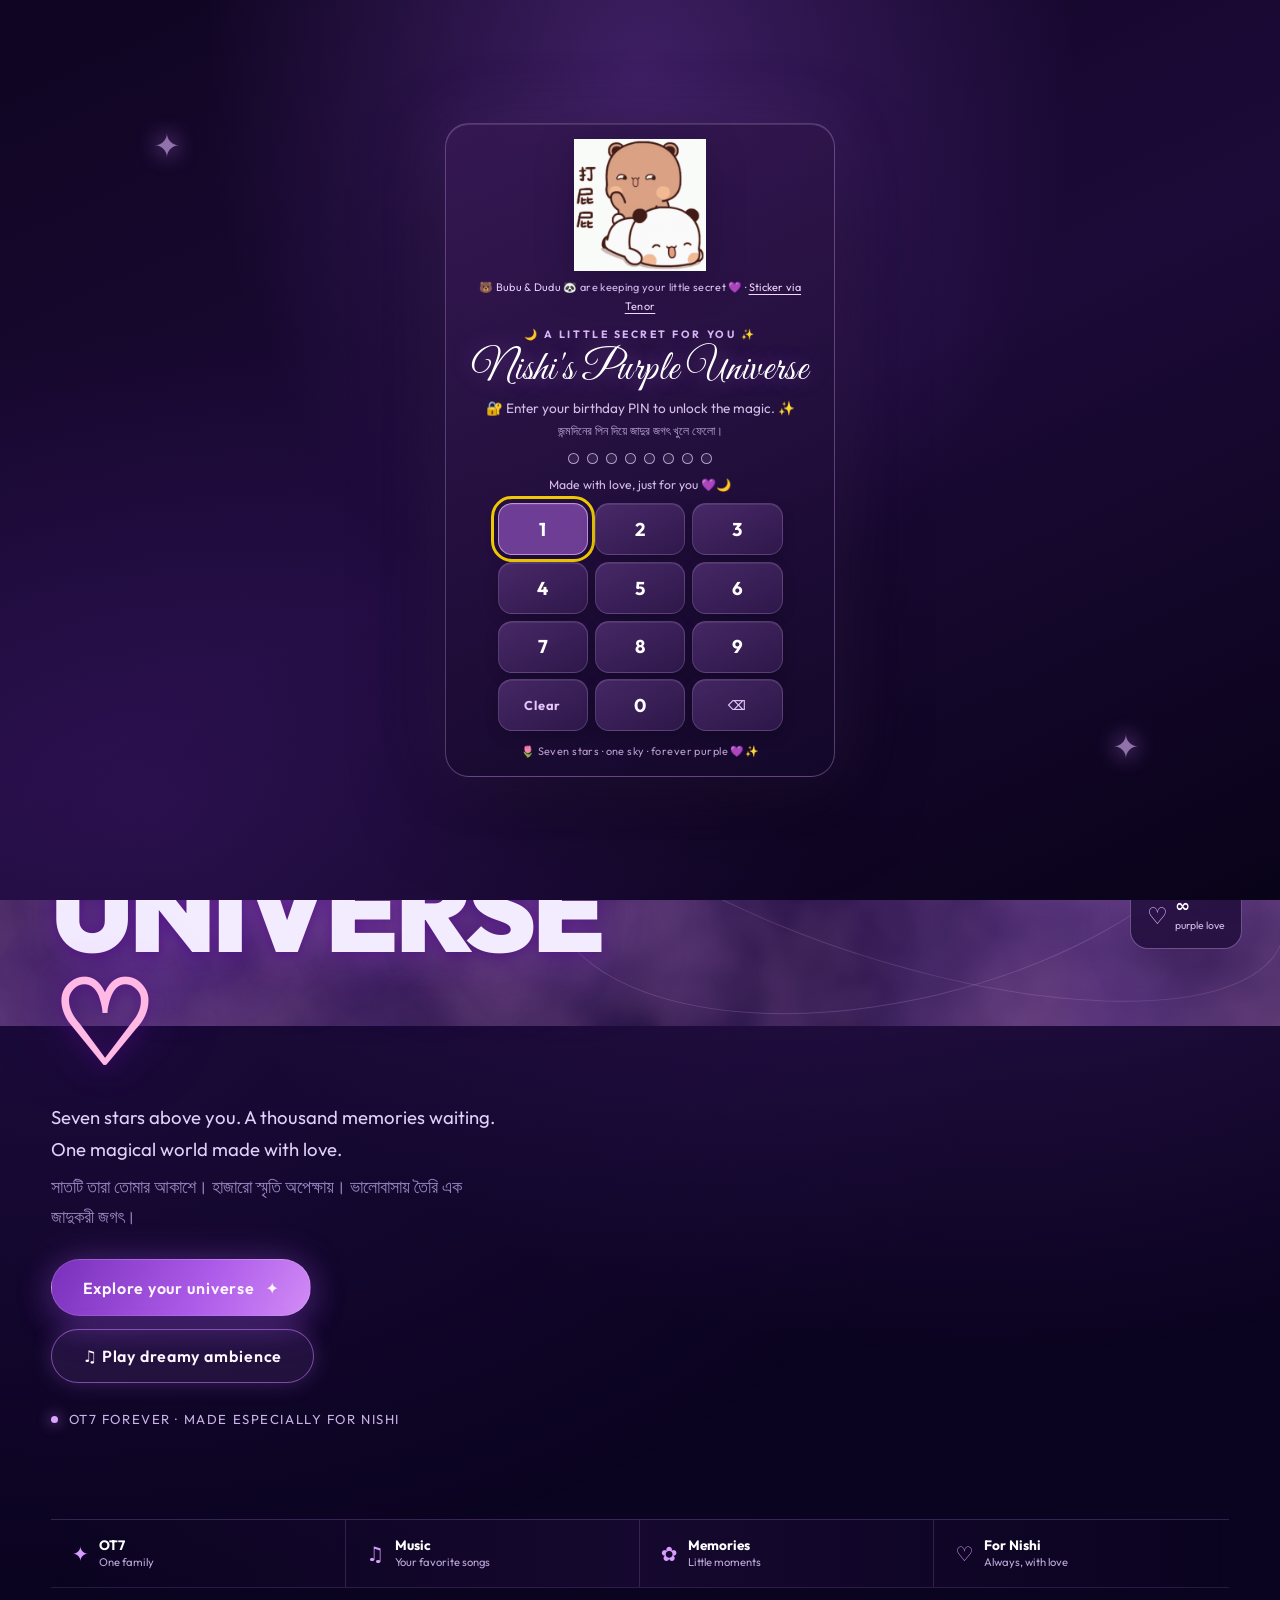
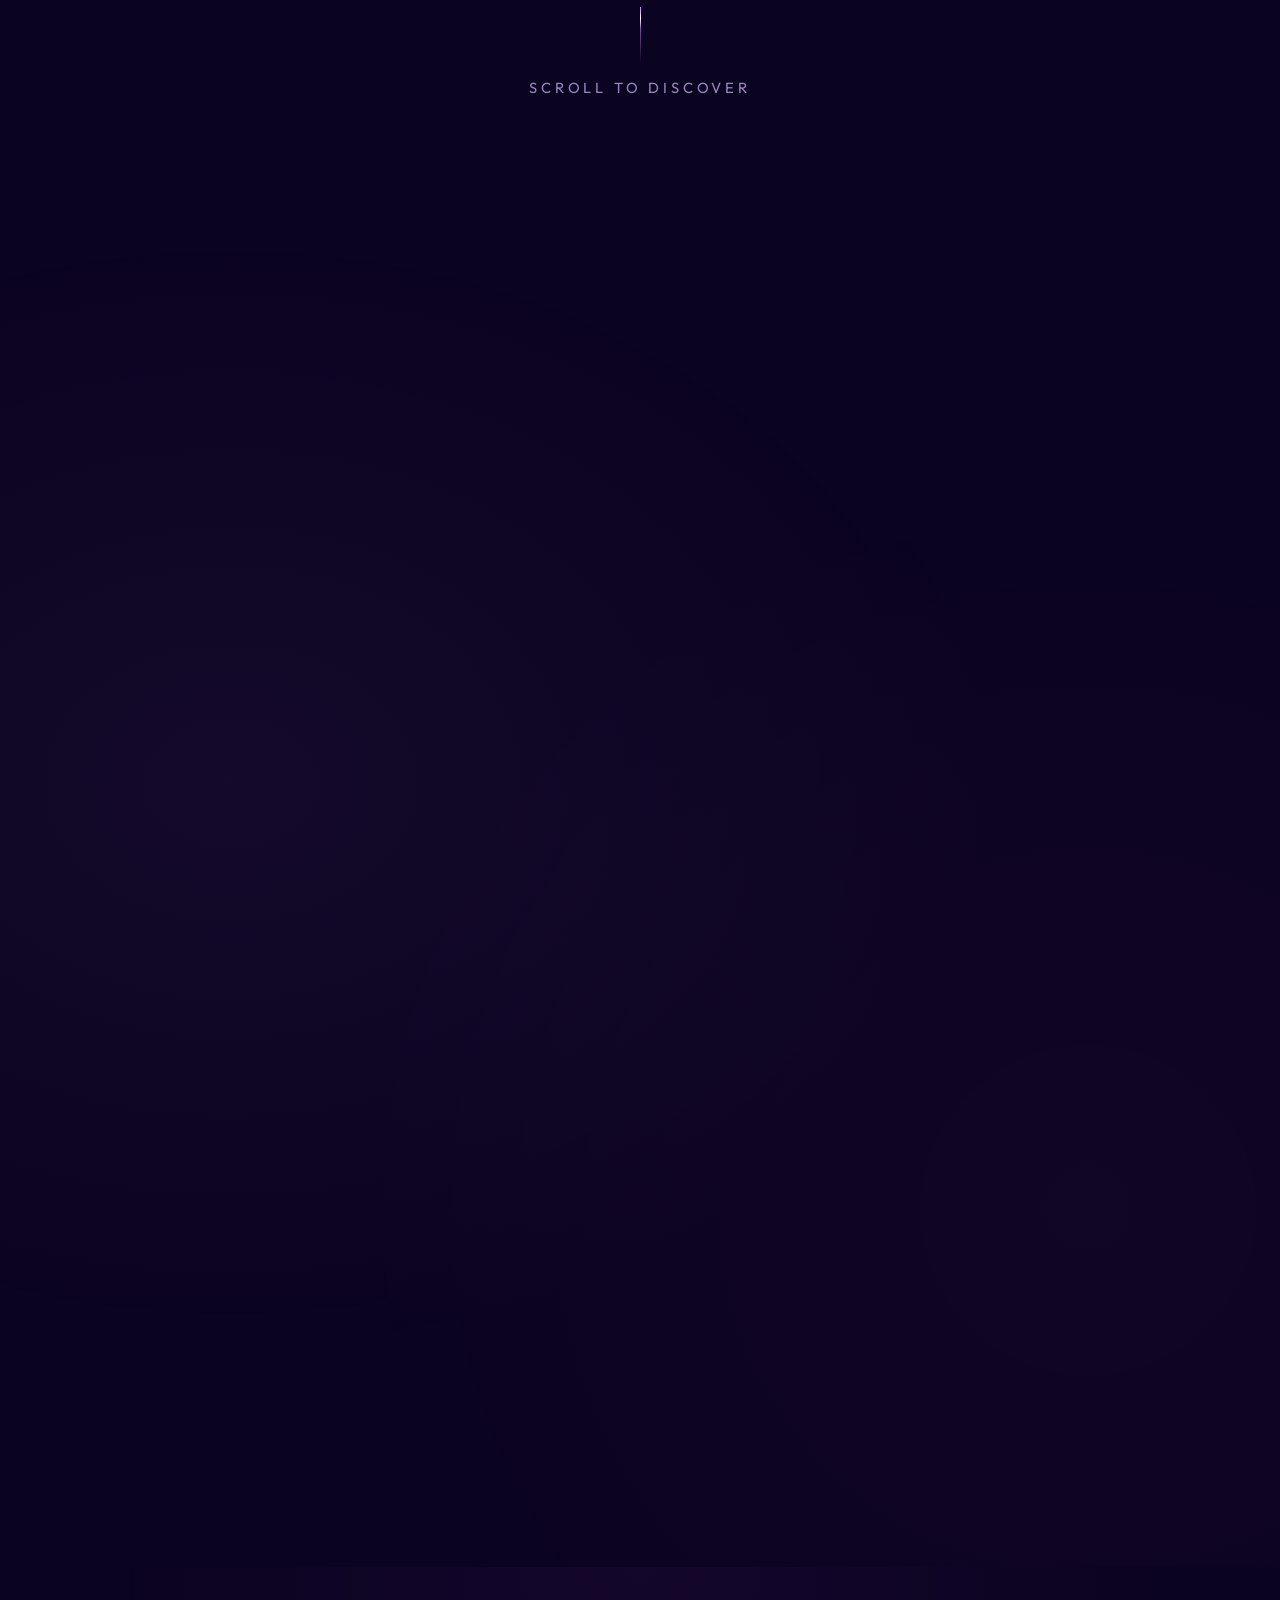
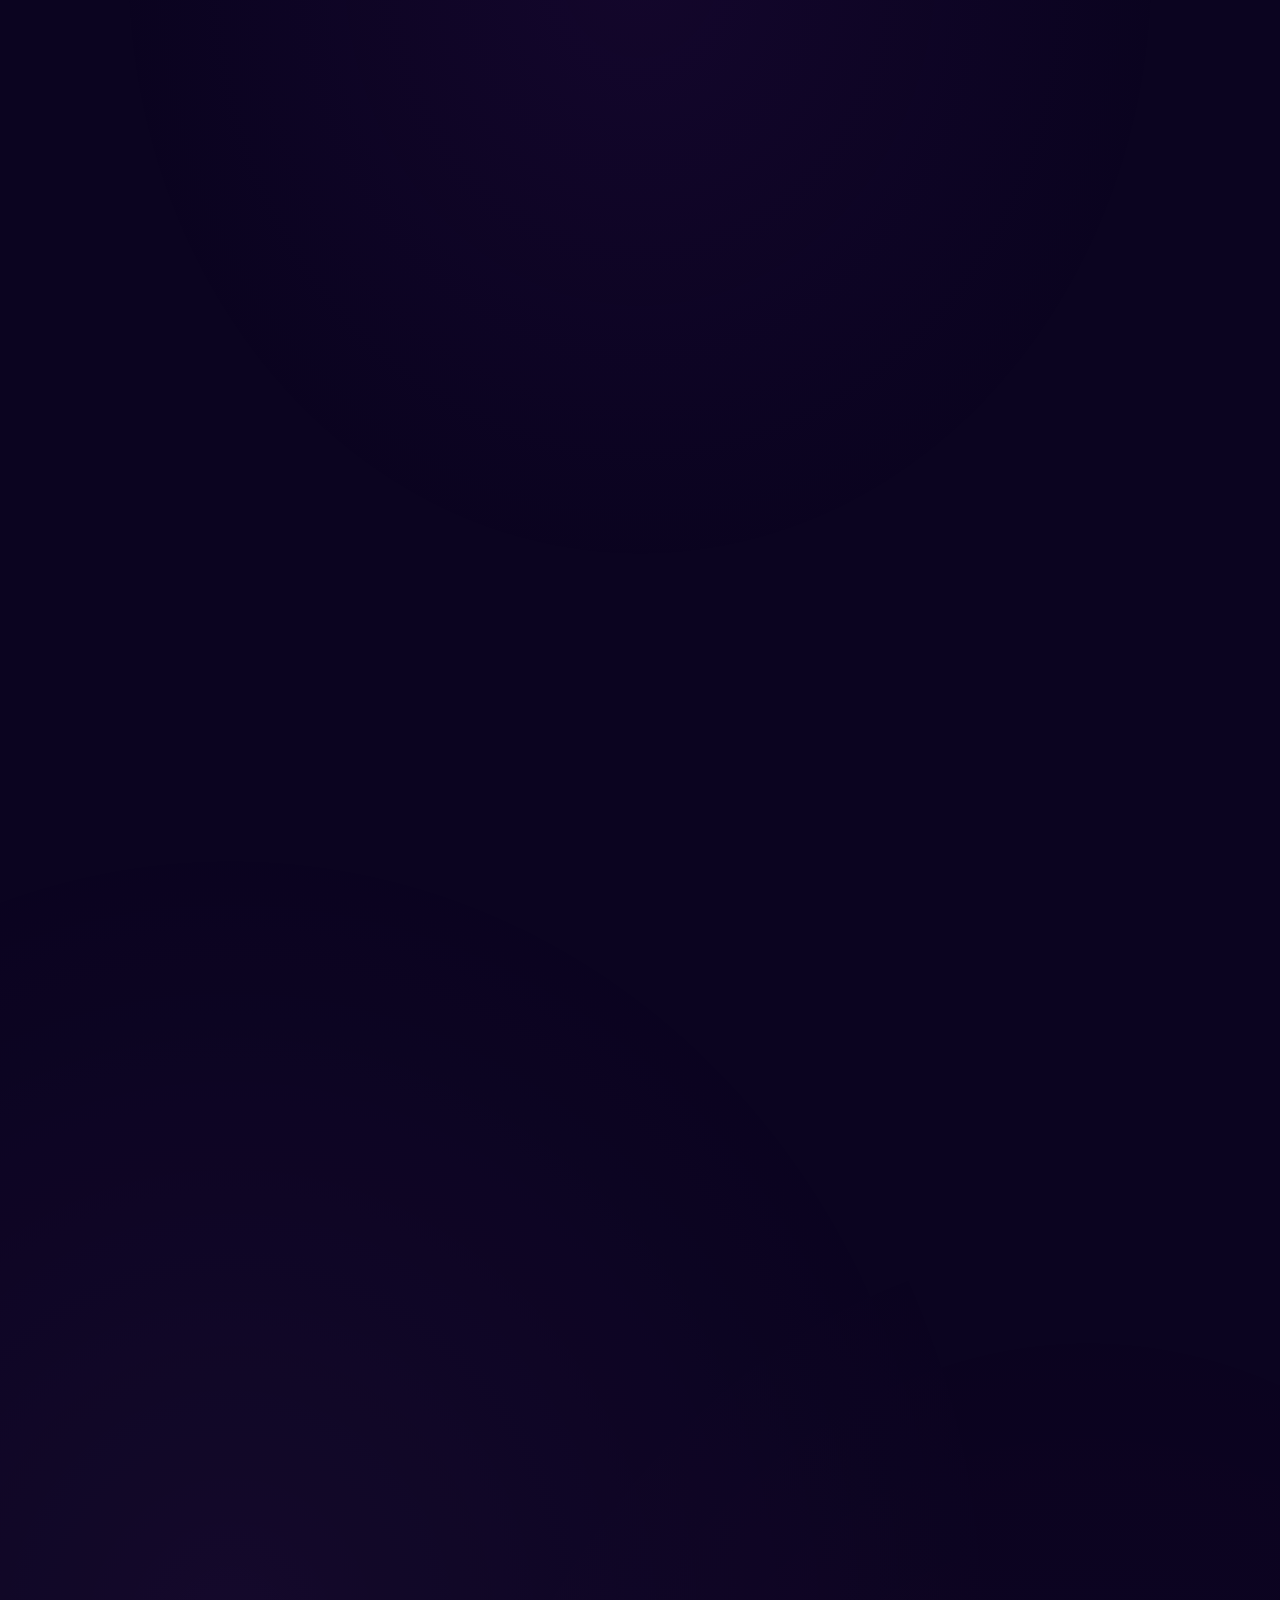
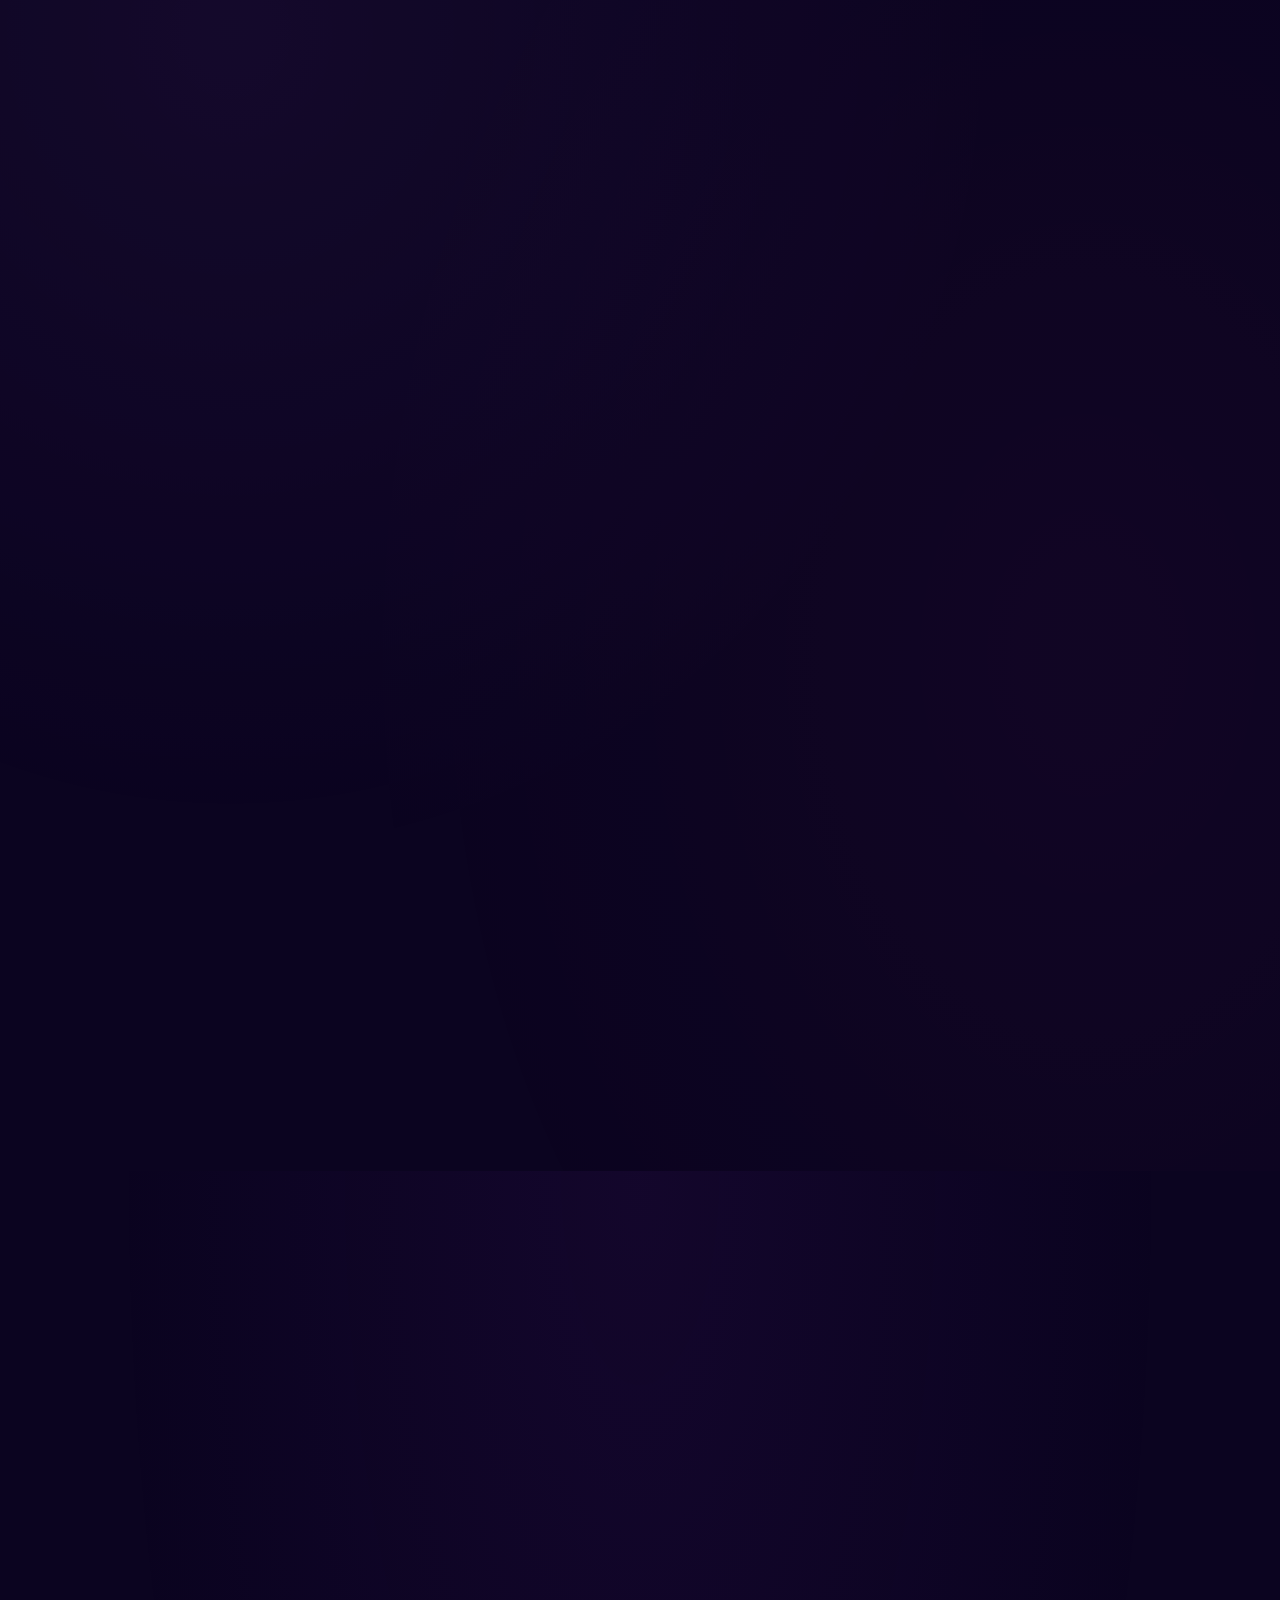
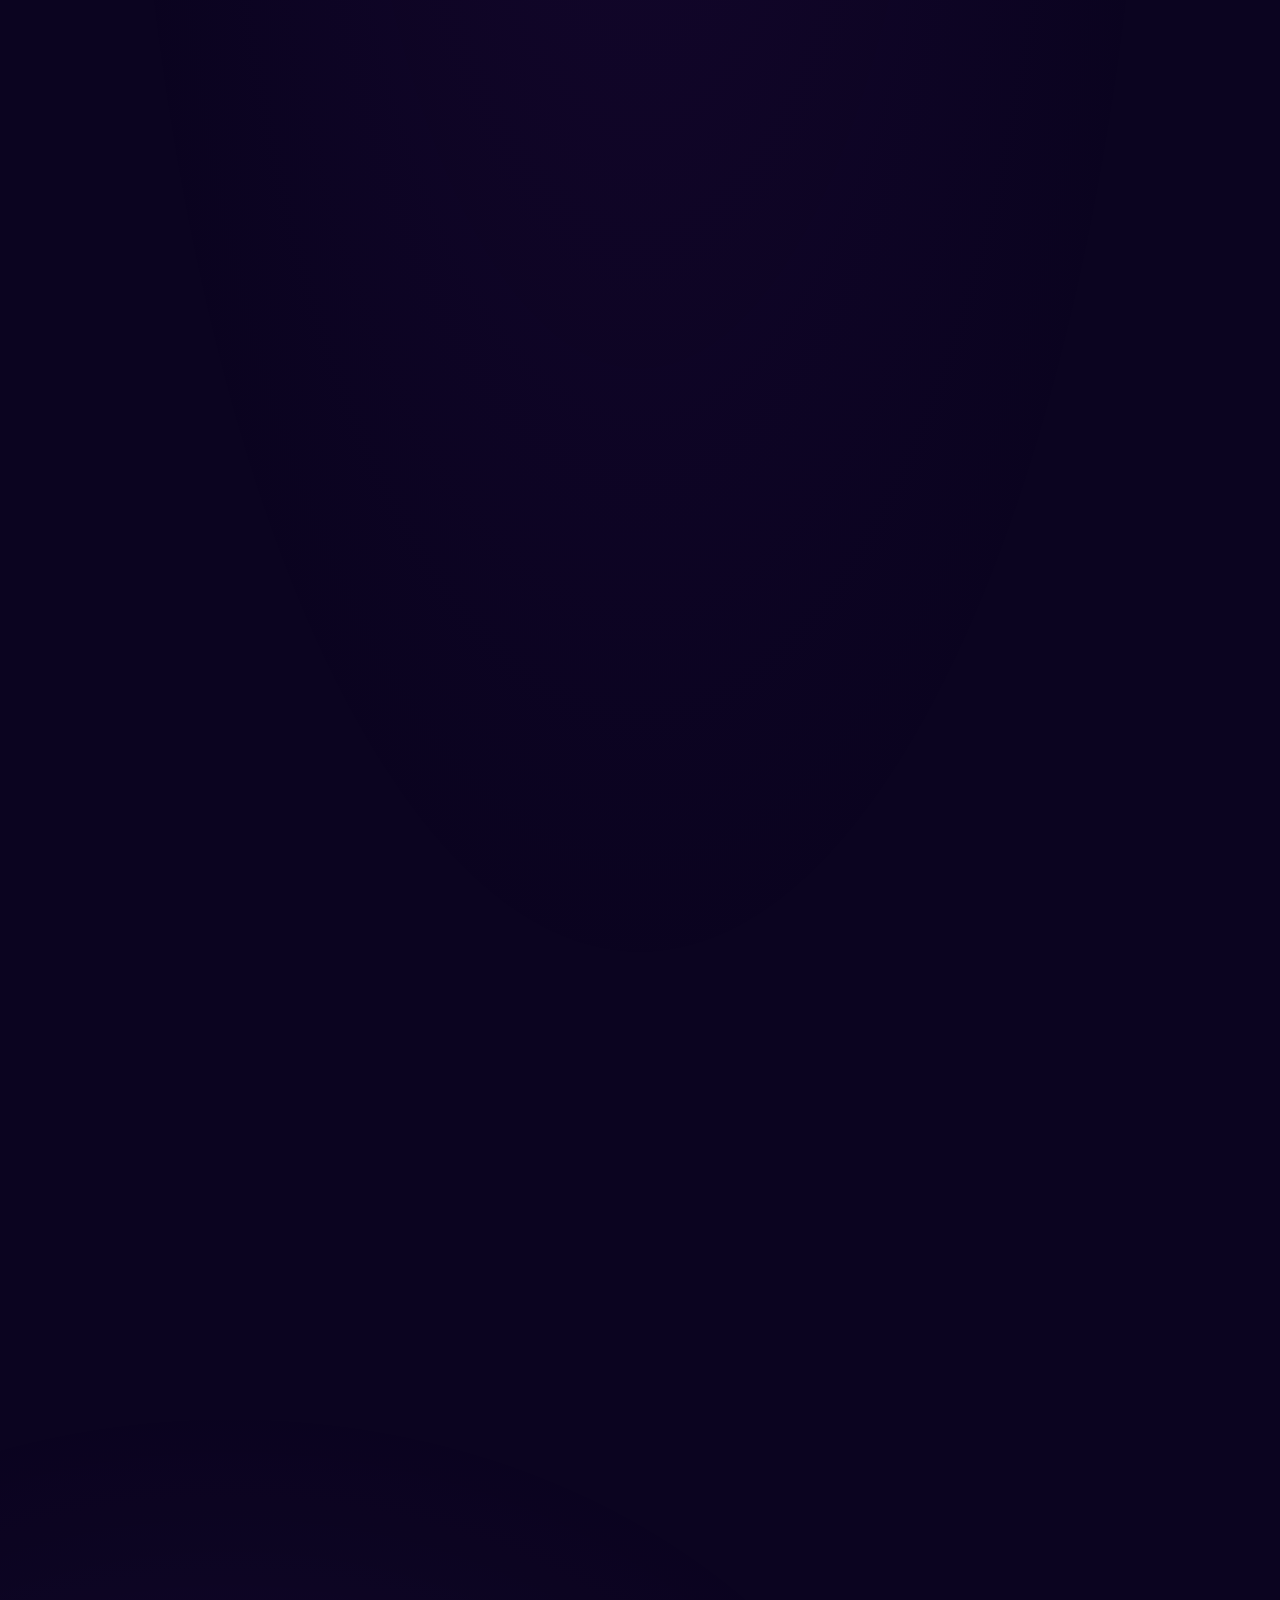
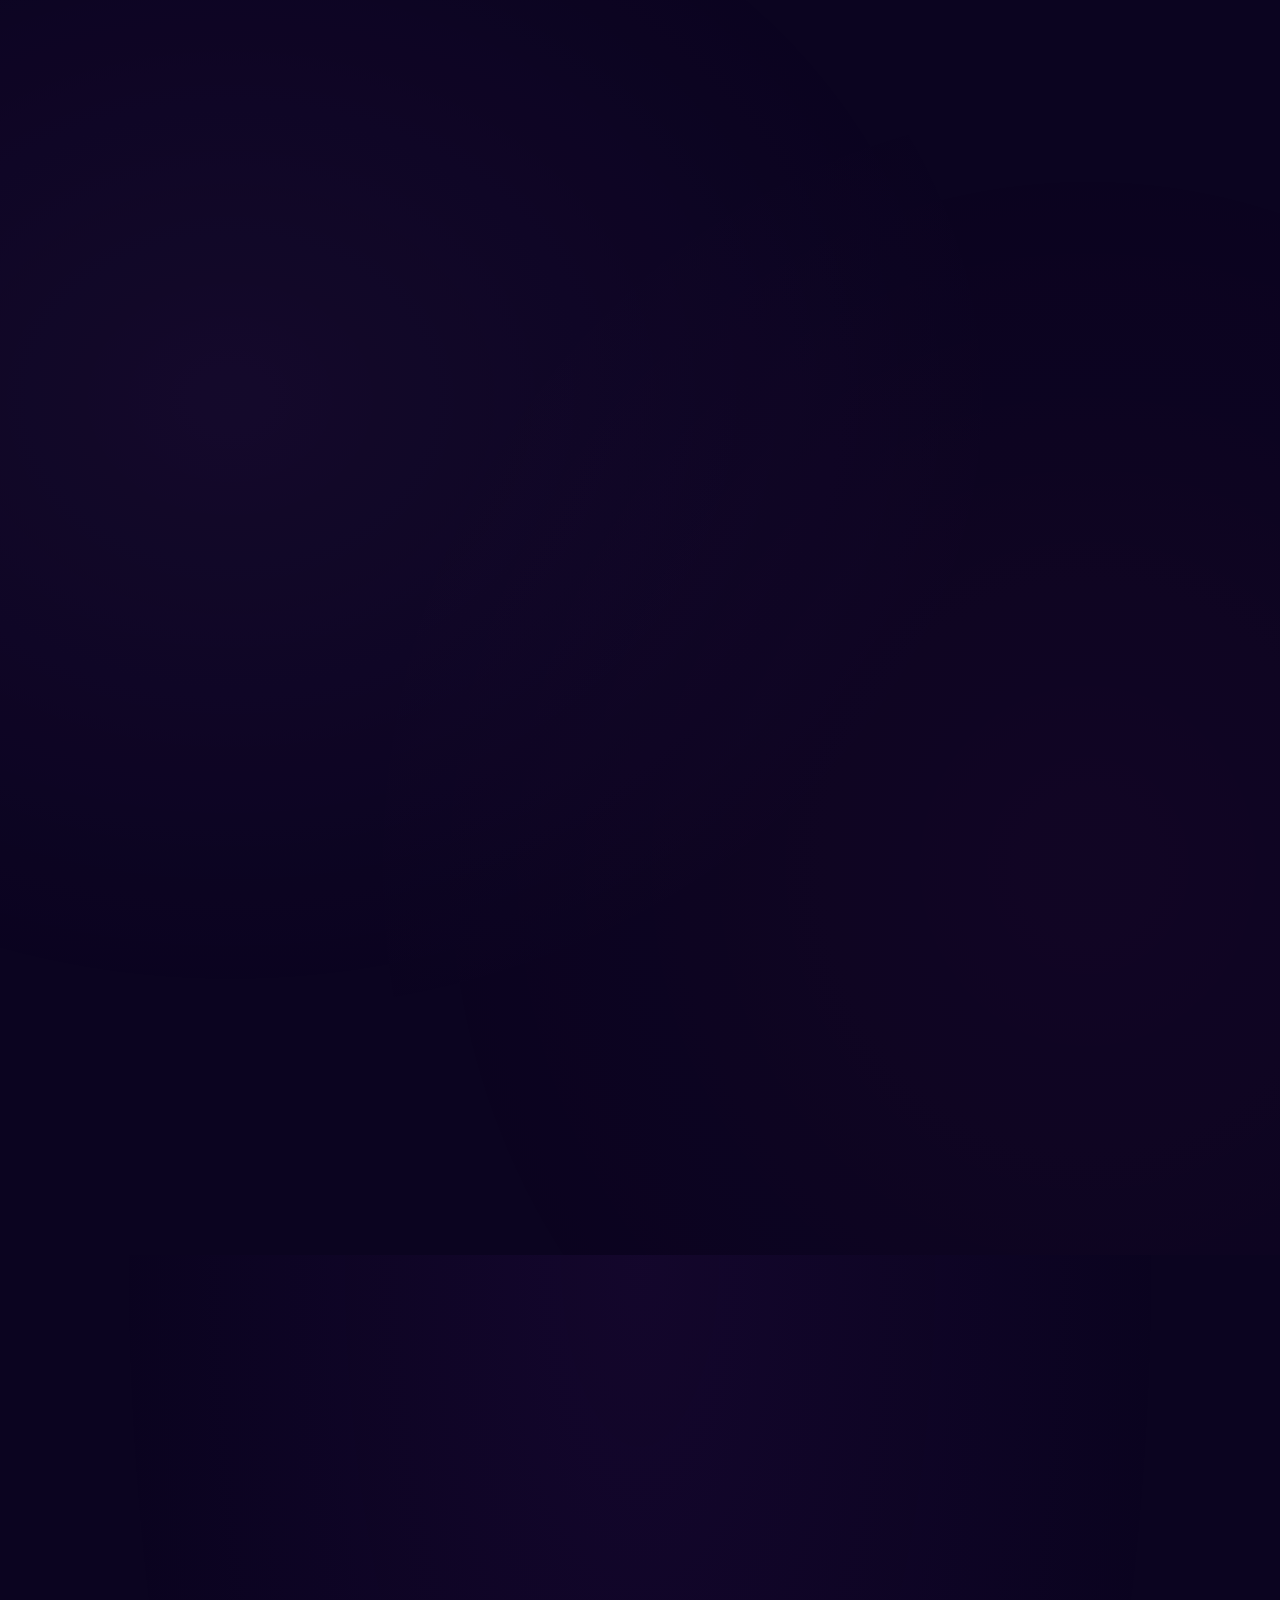
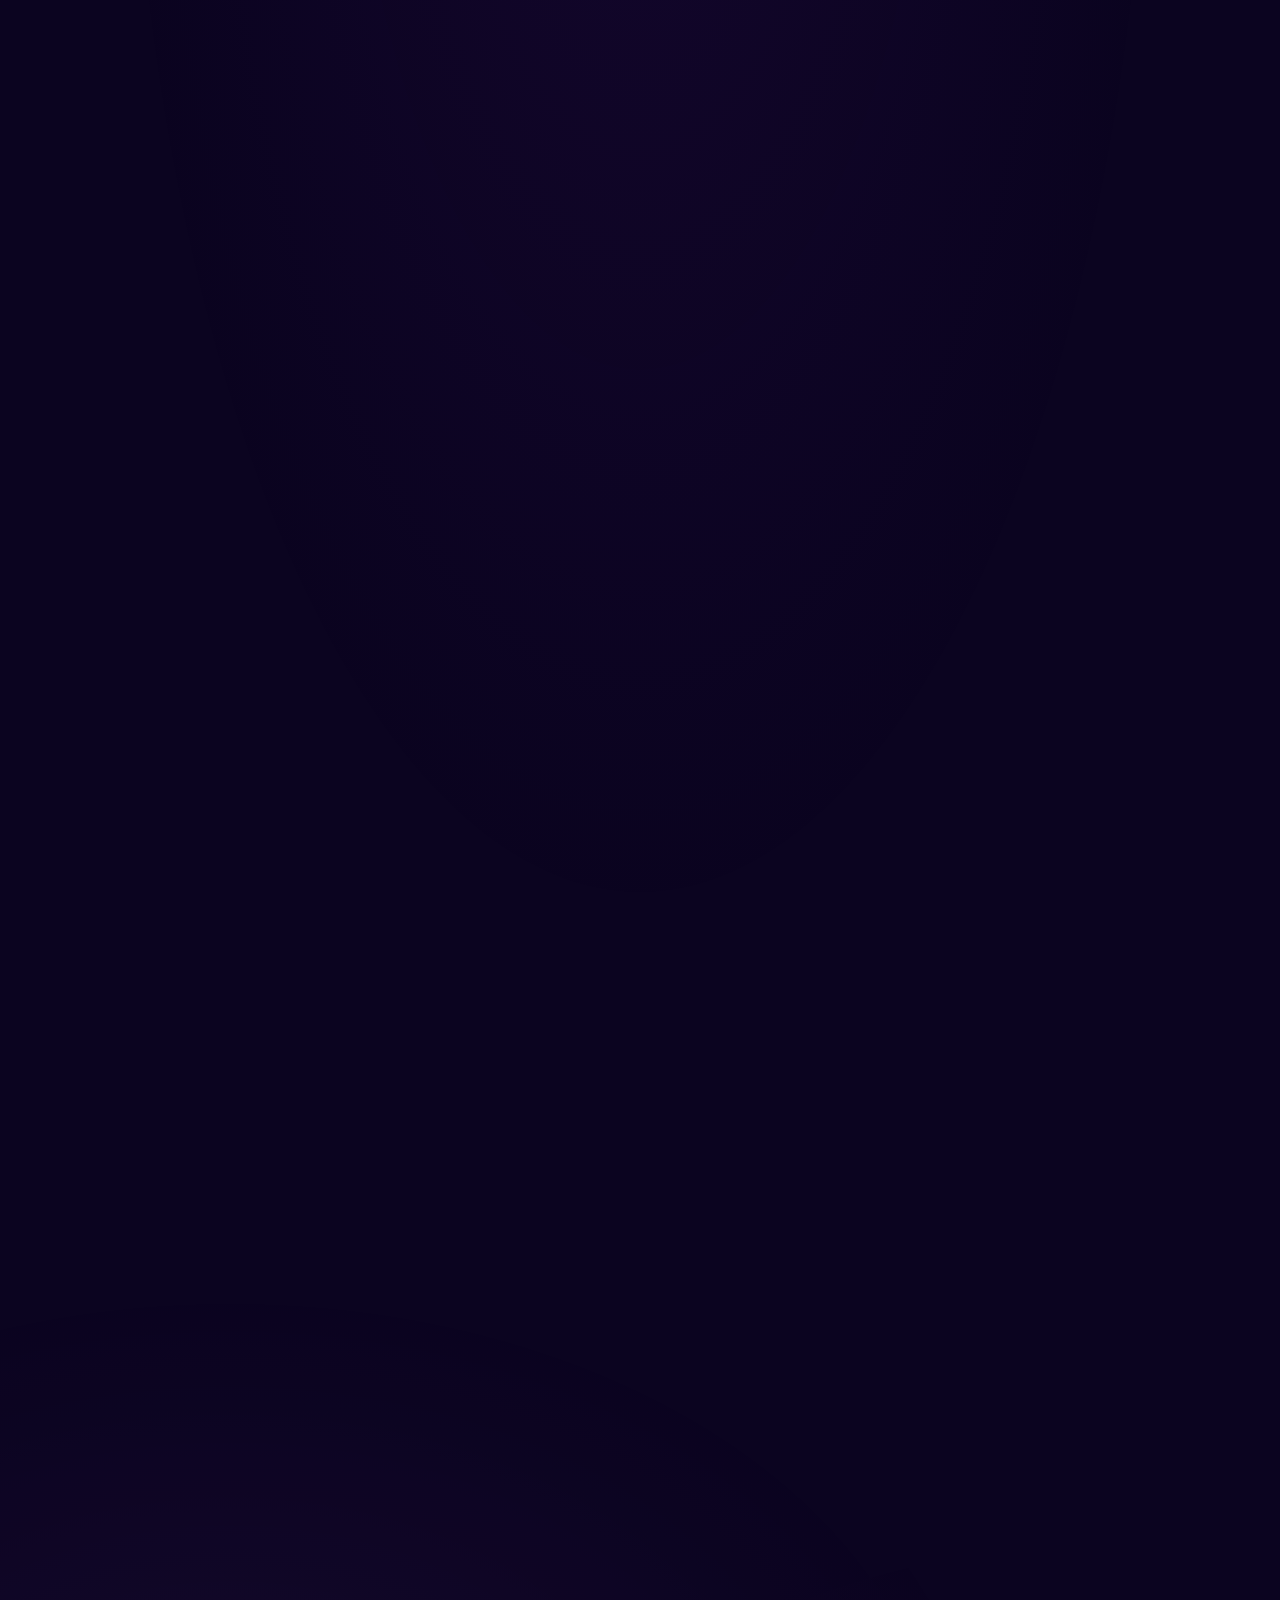
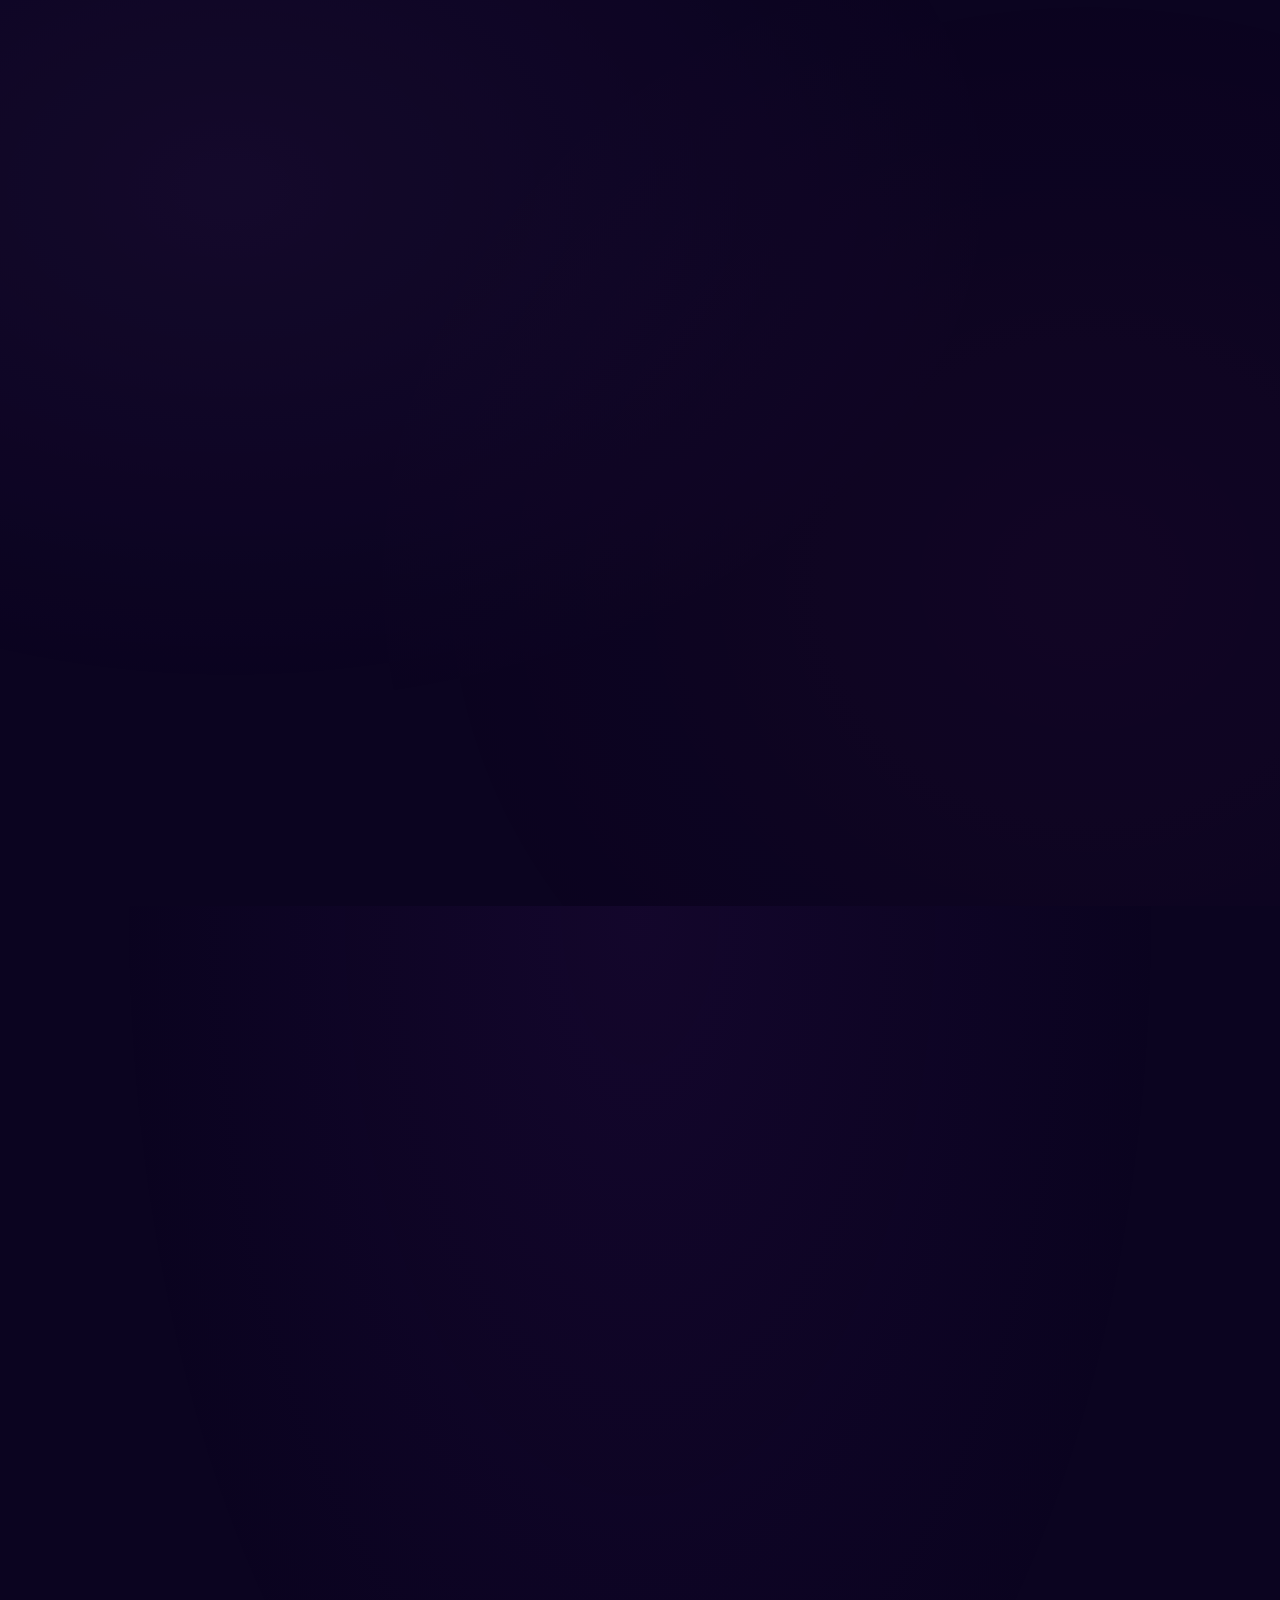
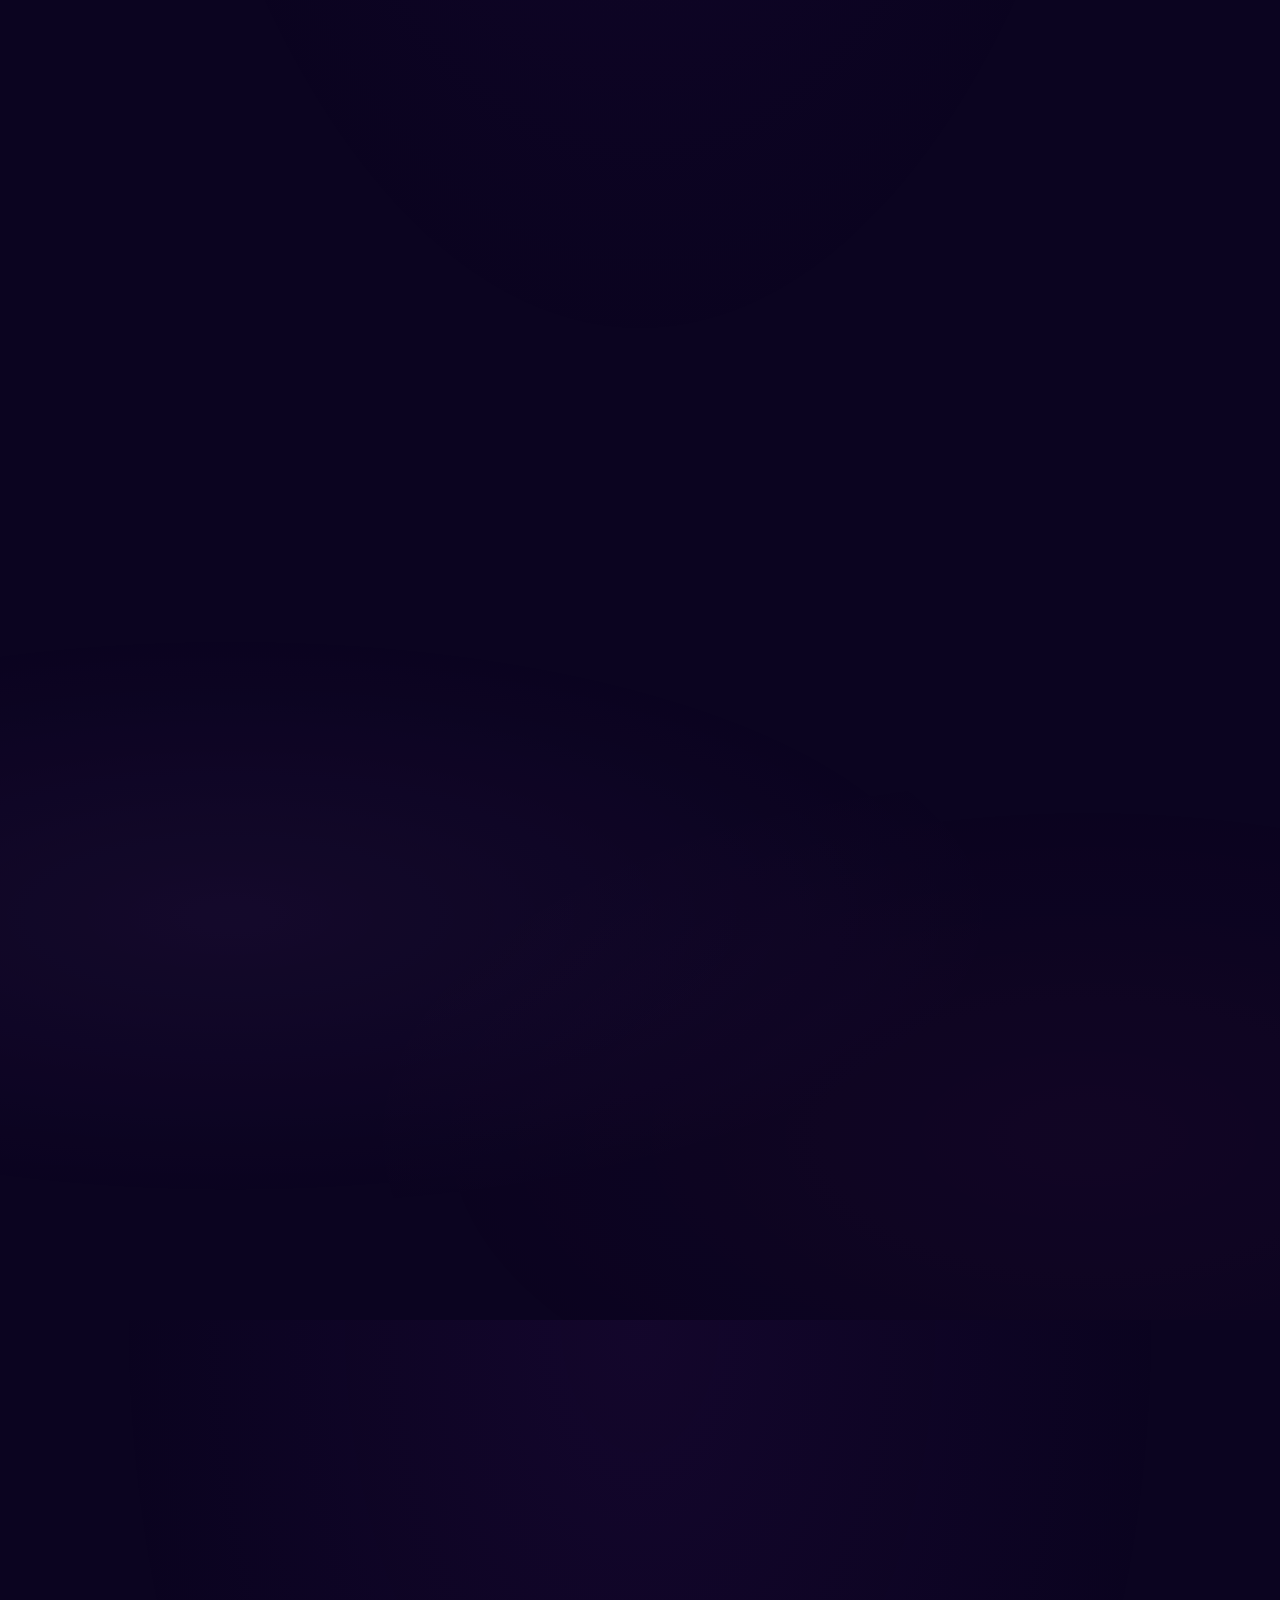
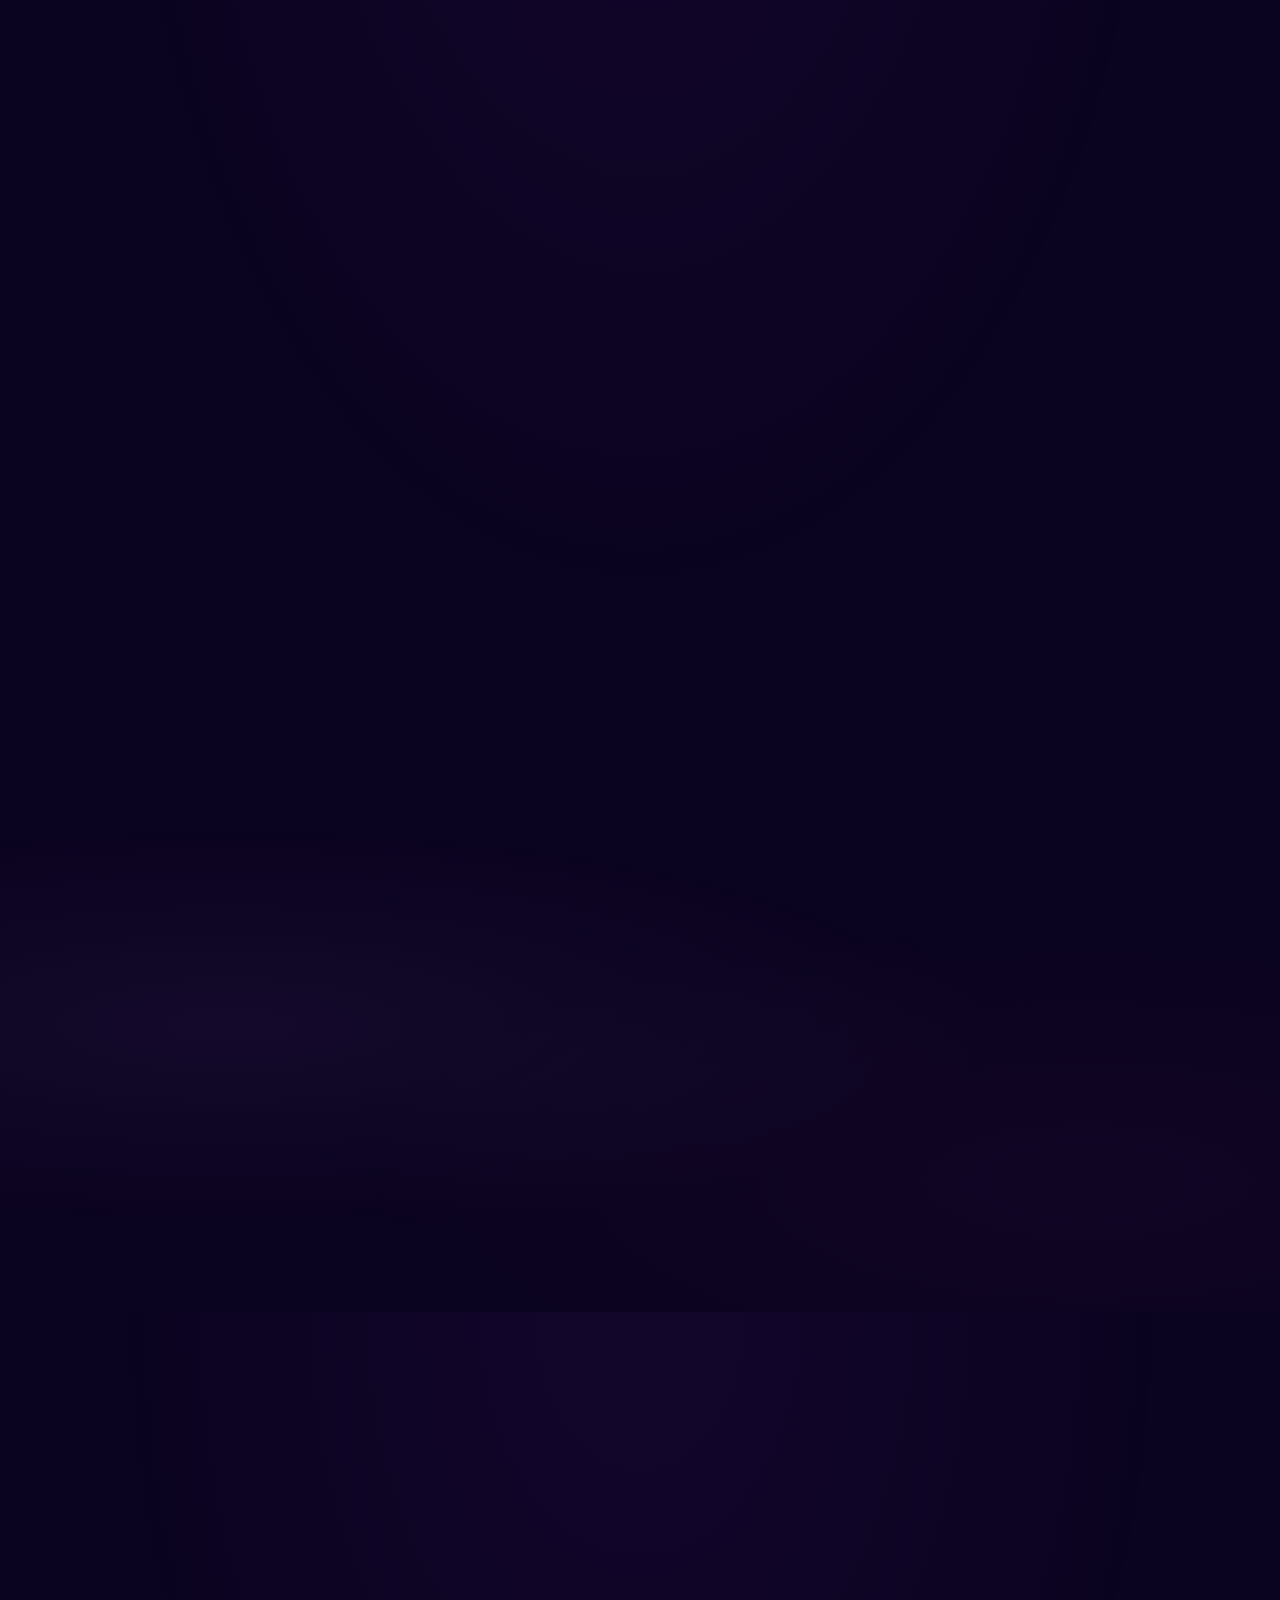
==== commit 3e76ceca: "fix: bulletproof PIN input (touch + keyboard), vendored stickers, visible thinking mood User-reporte" ====
--- a/index.html
+++ b/index.html
@@ -29,7 +29,6 @@
 <script type="application/ld+json">
 {"@context":"https://schema.org","@type":"WebSite","name":"Nishi's Purple Universe","url":"https://alonesmoker007.github.io/Nishi-Purple-Universe/","description":"A cinematic fan-made tribute celebrating BTS OT7, ARMY, music, memories and friendship.","inLanguage":"en"}
 </script>
-<link rel="stylesheet" href="css/playful-moments.css">
 <link rel="stylesheet" href="css/secret-world.css">
 <style>
 /* ============================================================
@@ -1235,15 +1234,20 @@
 .pin-lock{position:fixed;z-index:130;inset:0;display:grid;place-items:center;overflow-y:auto;padding:clamp(1rem,4vw,2rem);padding-top:max(1rem,env(safe-area-inset-top));padding-bottom:max(1rem,env(safe-area-inset-bottom));background:radial-gradient(ellipse at 50% 8%,rgba(155,86,226,.3),transparent 48%),radial-gradient(ellipse at 12% 90%,rgba(89,37,151,.26),transparent 42%),linear-gradient(155deg,#100522 0%,#1c0a38 52%,#090319 100%);opacity:1;visibility:visible;transition:opacity .48s ease,visibility .48s}
 .pin-lock[hidden]{display:none}
 .pin-lock.is-unlocking{opacity:0;visibility:hidden;pointer-events:none}
-.pin-lock::before,.pin-lock::after{content:"✦";position:absolute;color:rgba(230,190,255,.55);font-size:clamp(1.1rem,3vw,2rem);text-shadow:0 0 22px #c77dff;animation:pinTwinkle 3s ease-in-out infinite alternate}
+.pin-lock::before,.pin-lock::after{content:"✦";position:absolute;pointer-events:none;color:rgba(230,190,255,.55);font-size:clamp(1.1rem,3vw,2rem);text-shadow:0 0 22px #c77dff;animation:pinTwinkle 3s ease-in-out infinite alternate}
 .pin-lock::before{top:13%;left:12%}.pin-lock::after{right:11%;bottom:14%;animation-delay:1.2s}
 @keyframes pinTwinkle{from{opacity:.35;transform:scale(.8) rotate(-12deg)}to{opacity:1;transform:scale(1.12) rotate(12deg)}}
-.pin-lock-card{position:relative;width:min(100%,390px);margin:auto;padding:clamp(1.35rem,5vw,2.1rem);border:1px solid rgba(220,178,255,.3);border-radius:30px;background:linear-gradient(155deg,rgba(54,24,83,.86),rgba(19,8,42,.92));box-shadow:0 28px 90px rgba(0,0,0,.48),0 0 65px rgba(159,89,222,.2),inset 0 1px rgba(255,255,255,.12);text-align:center;backdrop-filter:blur(22px);-webkit-backdrop-filter:blur(22px)}
+.pin-lock-card{position:relative;width:min(100%,390px);margin:auto;padding:clamp(1.35rem,5vw,2.1rem);border:1px solid rgba(220,178,255,.3);border-radius:30px;background:linear-gradient(155deg,rgba(54,24,83,.92),rgba(19,8,42,.95));box-shadow:0 28px 90px rgba(0,0,0,.48),0 0 65px rgba(159,89,222,.2),inset 0 1px rgba(255,255,255,.12);text-align:center;-webkit-touch-callout:none;-webkit-user-select:none;user-select:none}
+/* No backdrop-filter here on purpose: it breaks tap hit-testing in iOS Safari. */
 .pin-lock-emblem{width:76px;height:76px;display:grid;place-items:center;margin:0 auto 1rem;border:1px solid rgba(231,195,255,.46);border-radius:25px;background:radial-gradient(circle at 32% 22%,rgba(255,255,255,.24),transparent 52%),linear-gradient(145deg,#9b55d0,#49206f);box-shadow:0 0 34px rgba(199,125,255,.34);font-size:2.2rem}
 .pin-mascot{display:block;width:min(100%,210px);height:190px;object-fit:contain;margin:0 auto .65rem;filter:drop-shadow(0 10px 18px rgba(8,2,24,.28));border-radius:22px}
+.pin-mascot[data-mood="thinking"]{animation:pinThink 1.15s ease-in-out infinite}
+@keyframes pinThink{0%,100%{transform:translateY(0) rotate(-1.2deg)}50%{transform:translateY(-5px) rotate(1.2deg)}}
+.pin-mood-badge{position:absolute;top:.85rem;right:1.1rem;font-size:1.75rem;line-height:1;filter:drop-shadow(0 6px 14px rgba(8,2,24,.5));opacity:0;transform:scale(.7);transition:opacity .18s ease,transform .18s var(--ease-out);pointer-events:none;z-index:3}
+.pin-mood-badge.is-on{opacity:1;transform:scale(1)}
 .pin-mascot-caption{margin:-.15rem 0 .7rem;color:#e7ccff;font-size:.78rem;letter-spacing:.03em}
 .pin-mascot-caption a{color:#f3d8ff;text-decoration:underline;text-underline-offset:3px}
-@media(prefers-reduced-motion:reduce){.pin-mascot{animation:none!important}}
+@media(prefers-reduced-motion:reduce){.pin-mascot{animation:none!important}.pin-mood-badge{transition:none}}
 .pin-lock-kicker{margin:0 0 .35rem;color:#d8b5f7;font-size:.72rem;font-weight:700;letter-spacing:.24em;text-transform:uppercase}
 .pin-lock-title{margin:0;color:#fff;font-family:'Great Vibes','Segoe Script',cursive;font-weight:400;font-size:clamp(2.5rem,9vw,3.35rem);line-height:1.12;letter-spacing:.01em;text-shadow:0 0 22px rgba(199,125,255,.42)}
 .pin-lock-subtitle{margin:.65rem 0 1.35rem;color:#d1bee5;font-size:.96rem;line-height:1.55}
@@ -1257,9 +1261,47 @@
 .pin-key{min-height:clamp(54px,13vw,64px);border:1px solid rgba(220,184,255,.2);border-radius:17px;background:linear-gradient(155deg,rgba(124,76,163,.44),rgba(54,29,83,.72));color:#fff;font:700 1.35rem/1 'Outfit',system-ui,sans-serif;box-shadow:0 5px 14px rgba(0,0,0,.18),inset 0 1px rgba(255,255,255,.08);cursor:pointer;touch-action:manipulation;-webkit-tap-highlight-color:transparent;transition:transform .12s,background .12s,border-color .12s}
 .pin-key:hover,.pin-key:focus-visible{background:rgba(157,91,203,.62);border-color:rgba(231,195,255,.65)}
 .pin-key:active{transform:scale(.95)}
+/* Taps must never move the hit target mid-gesture (iOS Safari can drop the
+   tap when the element under the finger changes) — brightness only. */
+.pin-lock-keypad .pin-key:active,.pin-lock-keypad .pin-key.is-pressed{transform:none!important}
 .pin-key.utility{font-size:.8rem;letter-spacing:.06em;color:#e4c8fa}
 .pin-lock-foot{margin:1.15rem 0 0;color:#b99dce;font-size:.76rem;letter-spacing:.04em}
-@media(max-height:680px){.pin-lock-card{padding:1rem 1.25rem}.pin-lock-emblem{width:56px;height:56px;border-radius:19px;font-size:1.7rem;margin-bottom:.6rem}.pin-lock-subtitle{margin:.4rem 0 .8rem}.pin-keypad{gap:.4rem}.pin-key{min-height:48px}.pin-lock-foot{margin-top:.7rem}}
+@media(max-height:1000px){
+  /* The whole keypad must stay above the fold: iOS Safari turns taps
+     inside a scrollable overlay into scroll gestures, so a keypad the user has
+     to scroll to reach cannot be typed on at all. (Also keeps desktop Safari
+     and short windows fully usable.) */
+  .pin-lock{padding:.65rem}
+  .pin-lock-card{padding:.9rem 1.15rem;border-radius:24px}
+  .pin-mascot{height:clamp(72px,15vh,132px);margin-bottom:.45rem}
+  .pin-mascot-caption{margin:0 0 .55rem;font-size:.68rem}
+  .pin-lock-kicker{margin:0 0 .22rem;font-size:.66rem}
+  .pin-lock-title{font-size:clamp(1.65rem,6.5vw,2.55rem)}
+  .pin-lock-subtitle{margin:.42rem 0 .72rem;font-size:.85rem;line-height:1.42}
+  .pin-lock-subtitle .bn{margin-top:.12rem;font-size:.78rem}
+  .pin-lock-dots{gap:.5rem;margin-bottom:.62rem}
+  .pin-lock-dot{width:11px;height:11px}
+  .pin-lock-status{min-height:1.15rem;margin:0 0 .5rem;font-size:.76rem}
+  .pin-lock-keypad{gap:.42rem;max-width:285px}
+  .pin-key{min-height:clamp(42px,6.4vh,52px);font-size:1.16rem;border-radius:14px}
+  .pin-lock-foot{margin:.68rem 0 0;font-size:.68rem}
+}
+@media(max-height:520px){
+  /* phone landscape: keep the keypad, dots and status perfectly usable */
+  .pin-lock-card{padding:.65rem .9rem;border-radius:18px}
+  .pin-mascot{height:clamp(38px,11vh,72px);margin-bottom:.25rem}
+  .pin-mascot-caption{display:none}
+  .pin-lock-kicker{margin-bottom:.12rem;font-size:.6rem}
+  .pin-lock-title{font-size:clamp(1.25rem,4.2vh,1.8rem)}
+  .pin-lock-subtitle{margin:.22rem 0 .42rem;font-size:.76rem;line-height:1.3}
+  .pin-lock-subtitle .bn{display:none}
+  .pin-lock-dots{gap:.42rem;margin-bottom:.38rem}
+  .pin-lock-status{min-height:.95rem;margin:0 0 .34rem;font-size:.7rem}
+  .pin-lock-keypad{gap:.32rem}
+  .pin-key{min-height:clamp(34px,9vh,46px);font-size:1.02rem;border-radius:12px}
+  .pin-key.utility{font-size:.72rem}
+  .pin-lock-foot{margin:.42rem 0 0;font-size:.62rem}
+}
 @media(prefers-reduced-motion:reduce){.pin-lock::before,.pin-lock::after{animation:none}.pin-lock,.pin-lock-dot,.pin-key{transition:none}}
 
 </style>
@@ -1270,9 +1312,10 @@
 <section class="pin-lock" id="pin-lock" role="dialog" aria-modal="true" aria-labelledby="pin-lock-title" aria-describedby="pin-lock-help">
   <div class="pin-lock-card">
     <img class="pin-mascot" id="pin-mascot" data-mood="idle"
-         src="https://media1.tenor.com/m/dHMBUC-iGXgAAAAd/bubu-dudu.gif"
+         src="assets/stickers/bubu-dudu-hug.gif"
          alt="Bubu, the brown bear, cuddling Dudu, the white panda"
          width="220" height="220" decoding="async" fetchpriority="high">
+    <span class="pin-mood-badge" id="pin-mood-badge" aria-hidden="true"></span>
     <p class="pin-mascot-caption">🐻 Bubu &amp; Dudu 🐼 are keeping your little secret 💜 · <a href="https://tenor.com/view/bubu-dudu-stickers-gif-26831087" target="_blank" rel="noopener noreferrer">Sticker via Tenor</a></p>
     <p class="pin-lock-kicker">🌙 A little secret for you ✨</p>
     <h1 class="pin-lock-title" id="pin-lock-title">Nishi's Purple Universe</h1>
@@ -1958,7 +2001,6 @@
 <script defer src="js/pin-lock.js"></script>
 <script type="module" src="js/content.js"></script>
 <script type="module" src="js/ui.js"></script>
-<script type="module" src="js/playful-moments.js"></script>
 <script type="module" src="js/secret-world.js"></script>
 </body>
 </html>
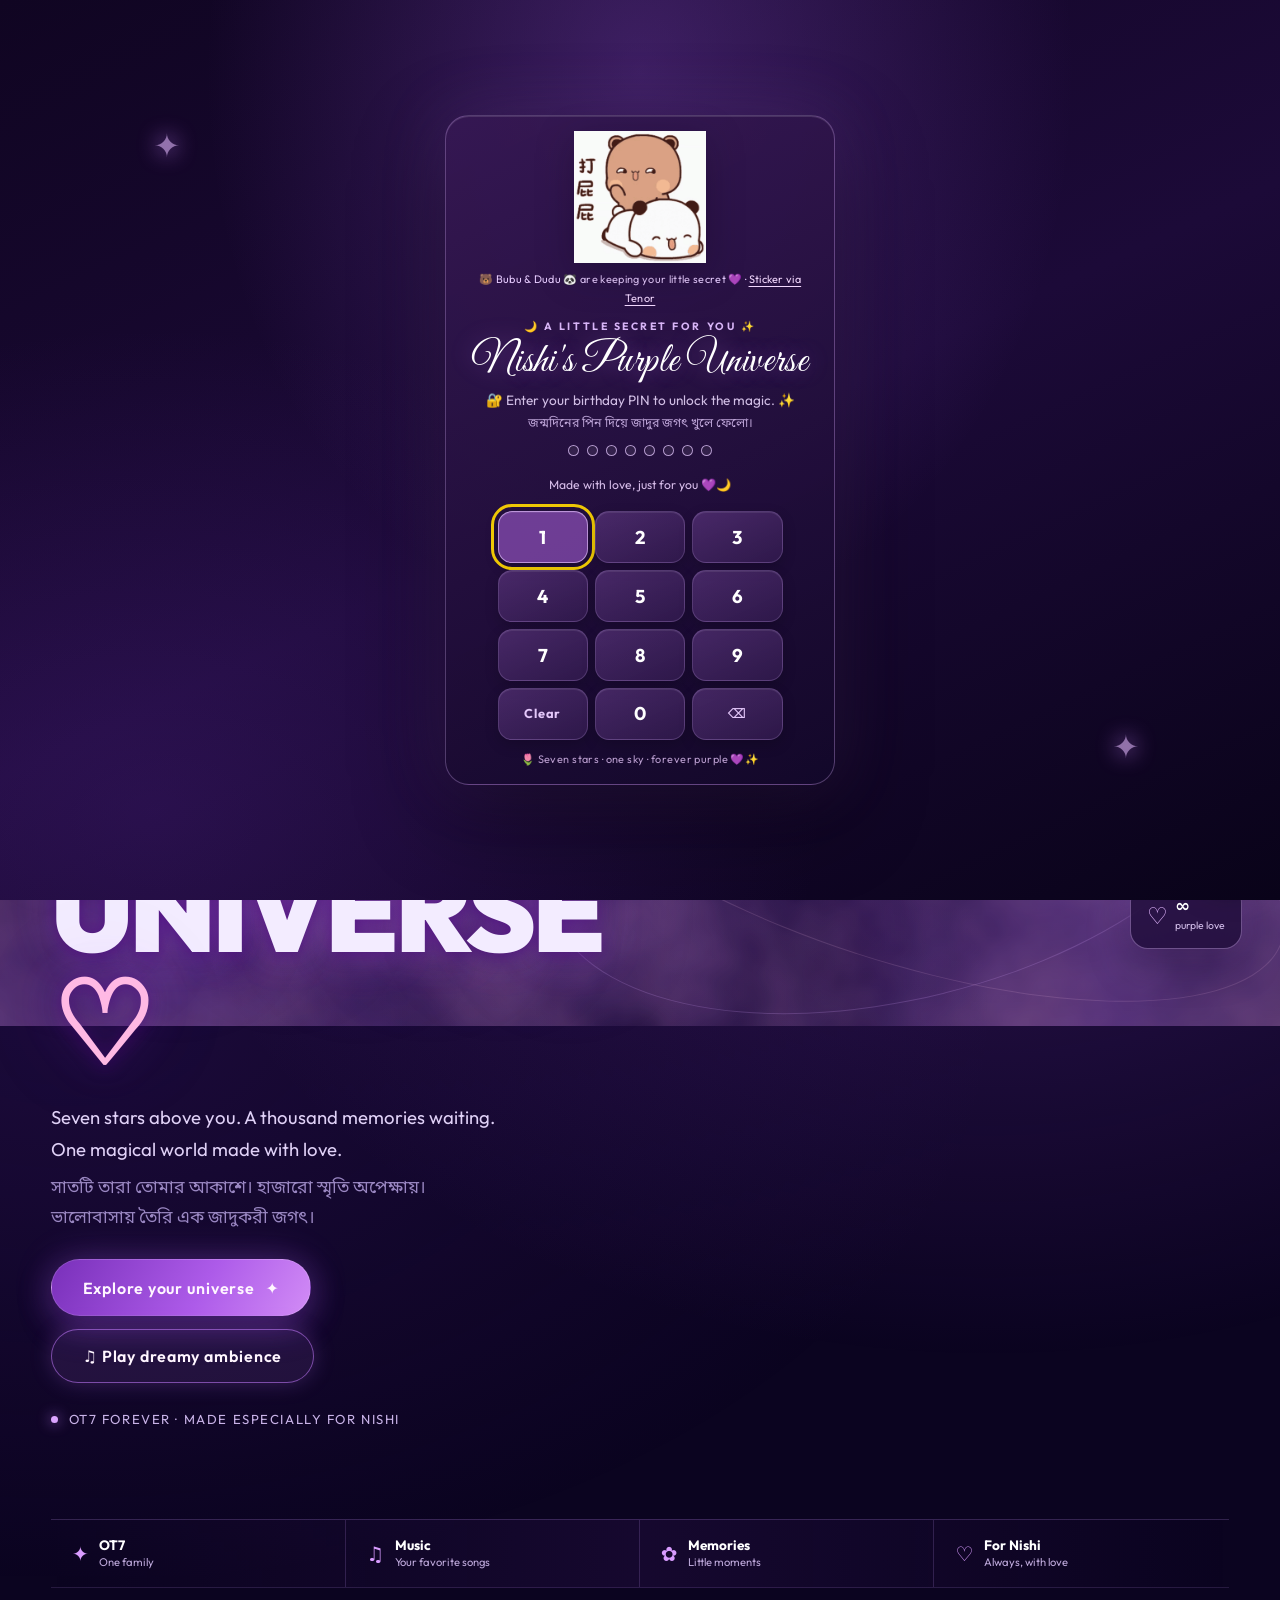
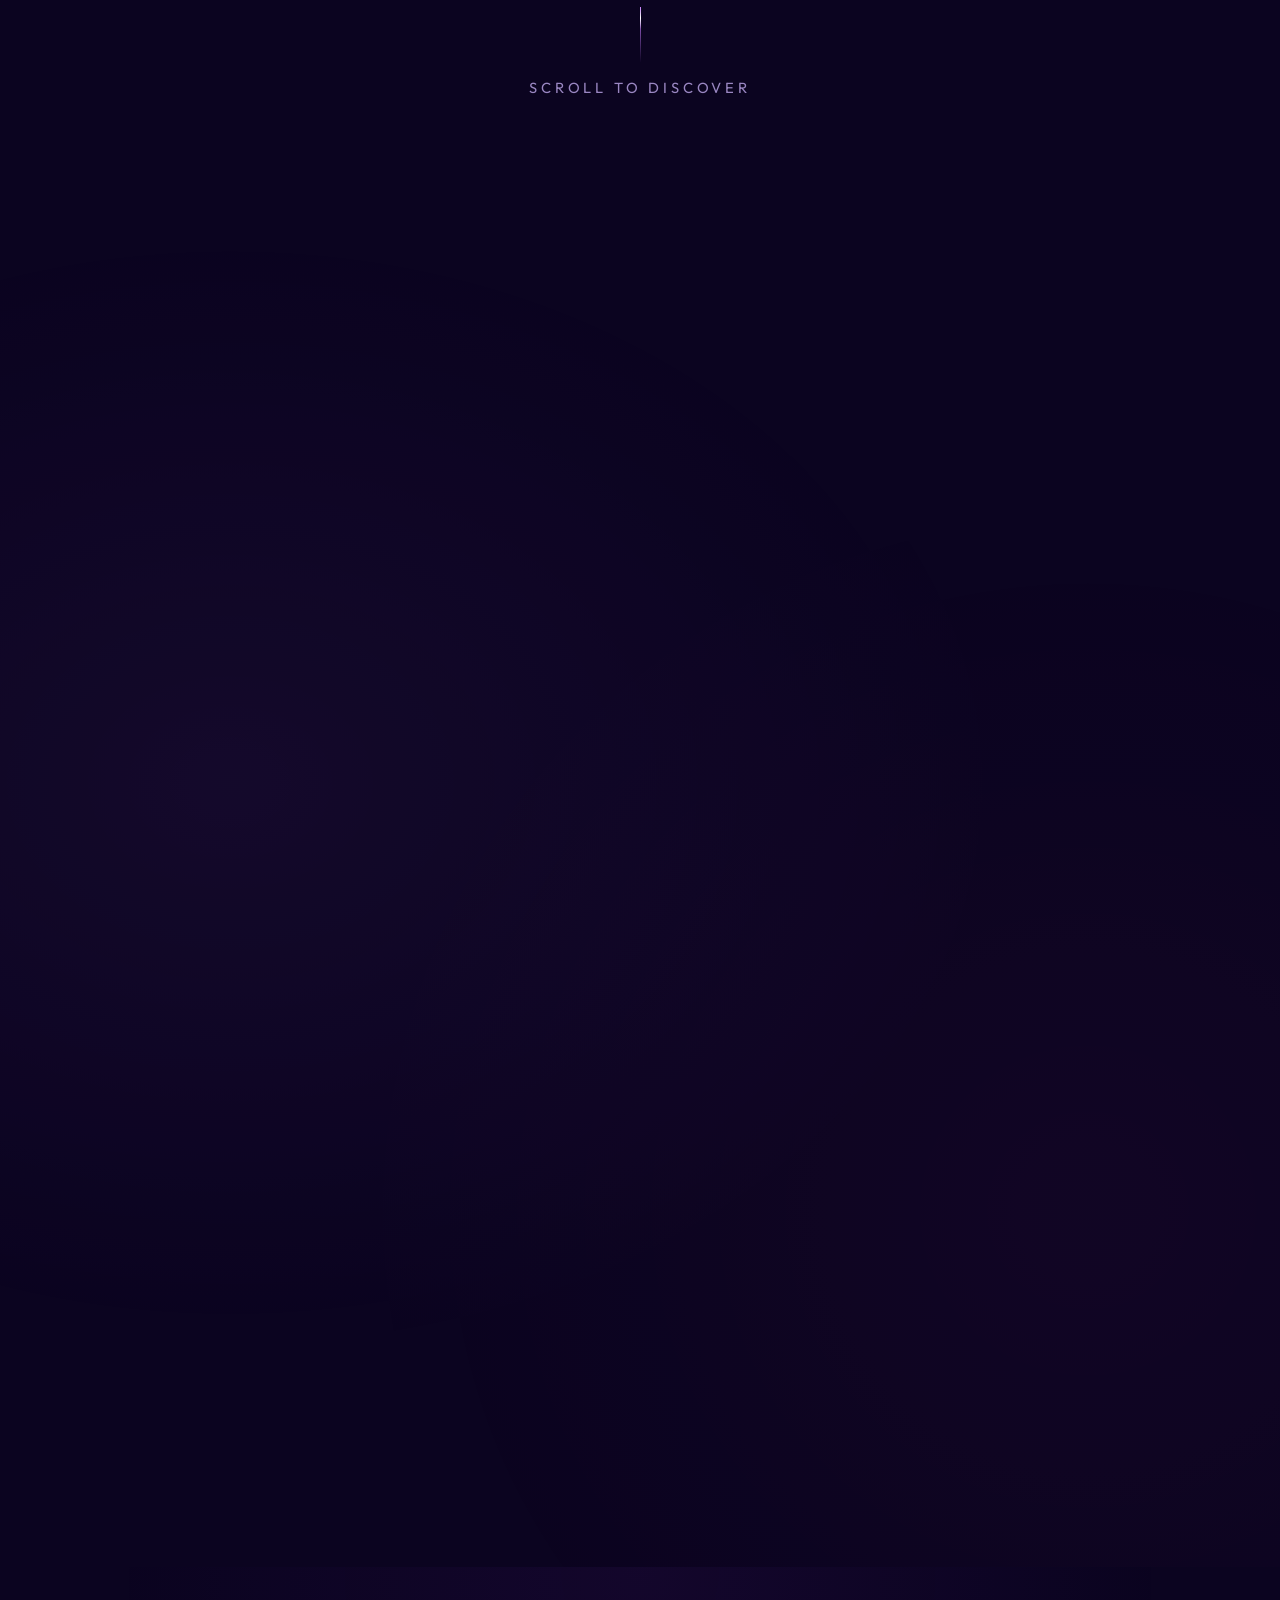
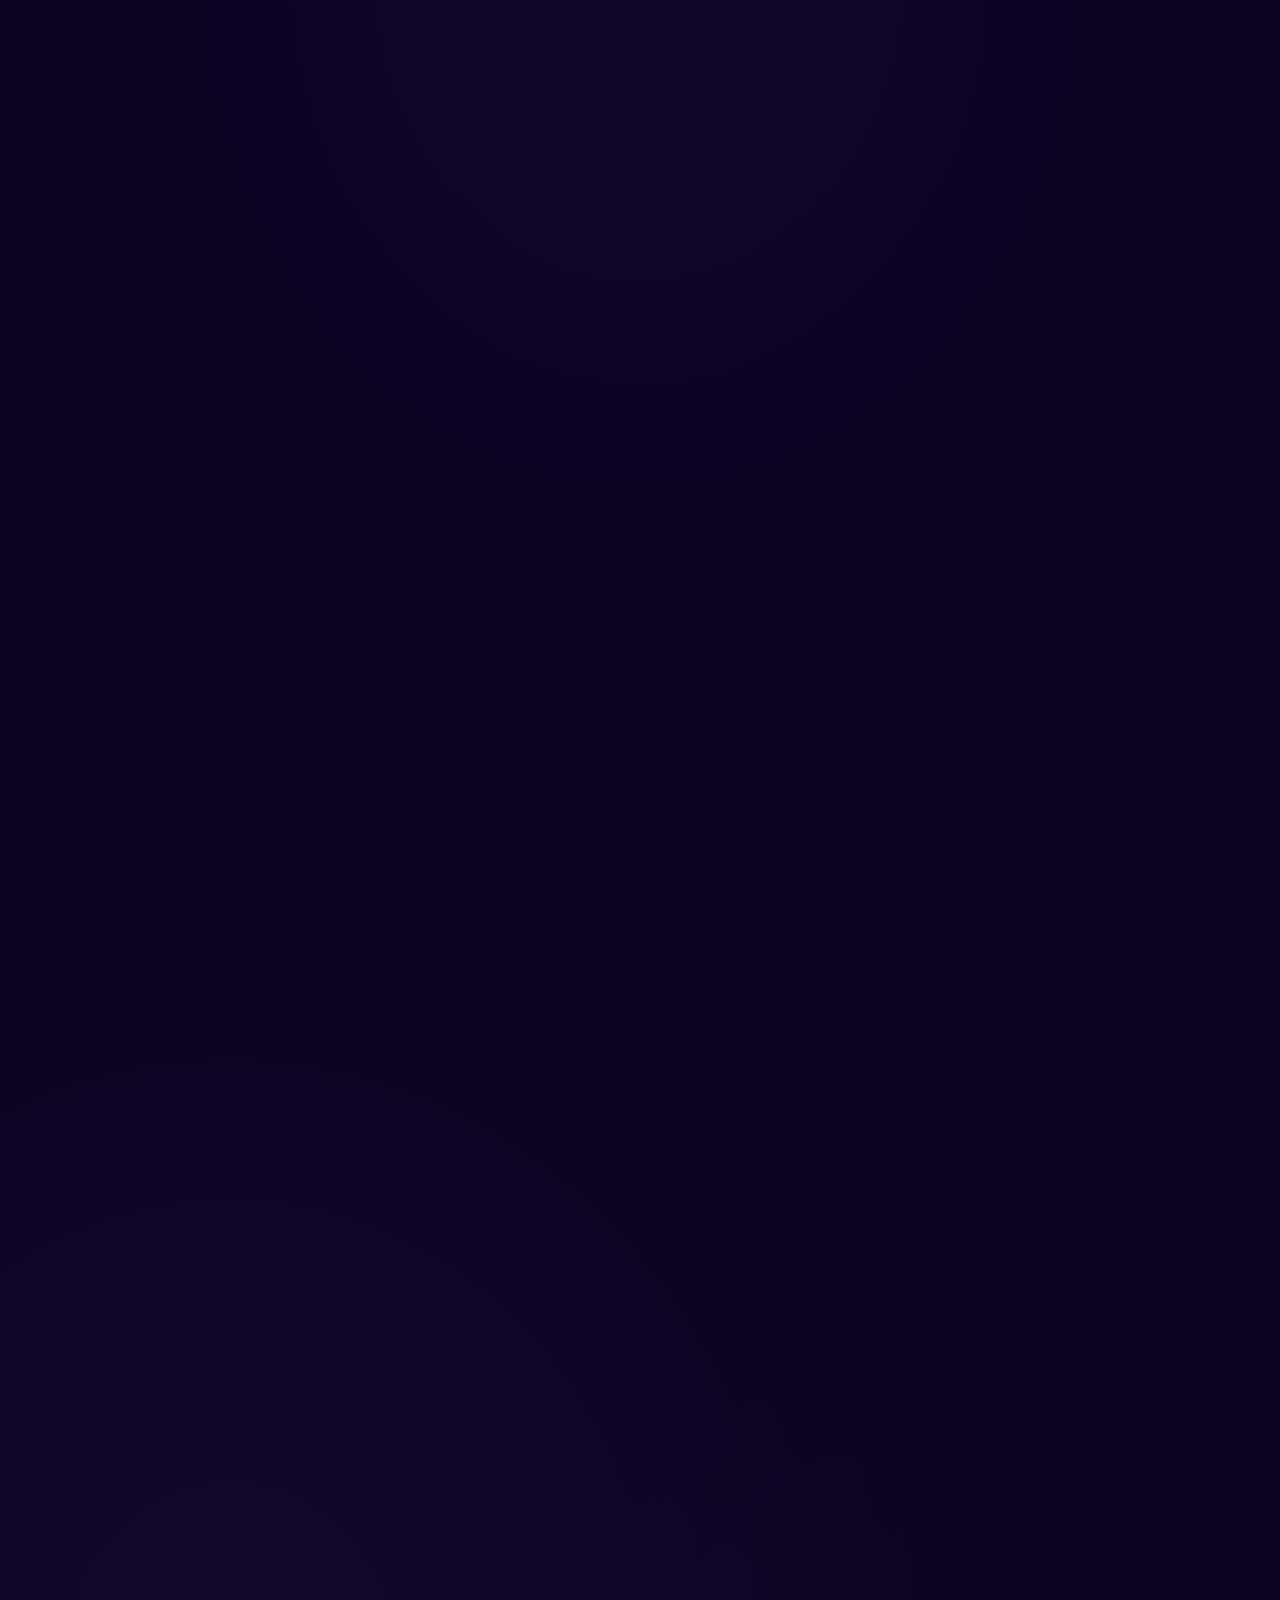
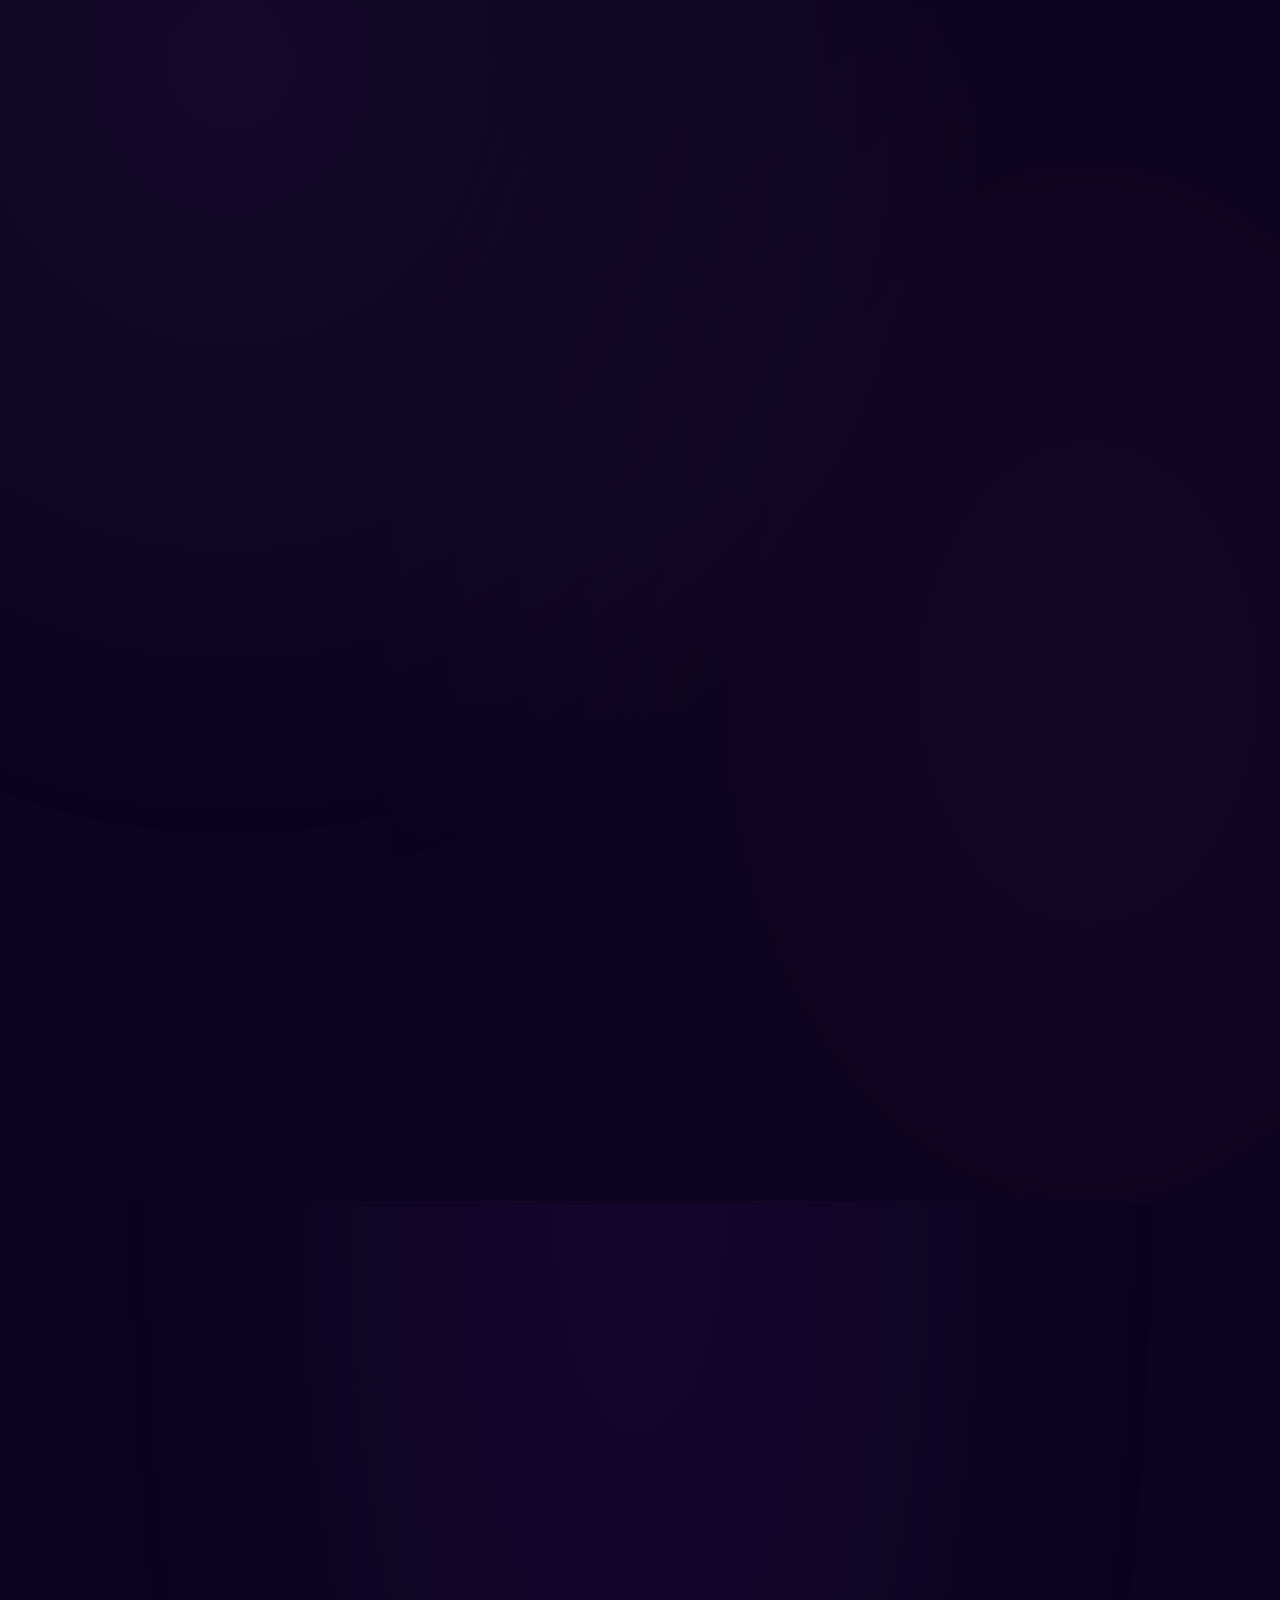
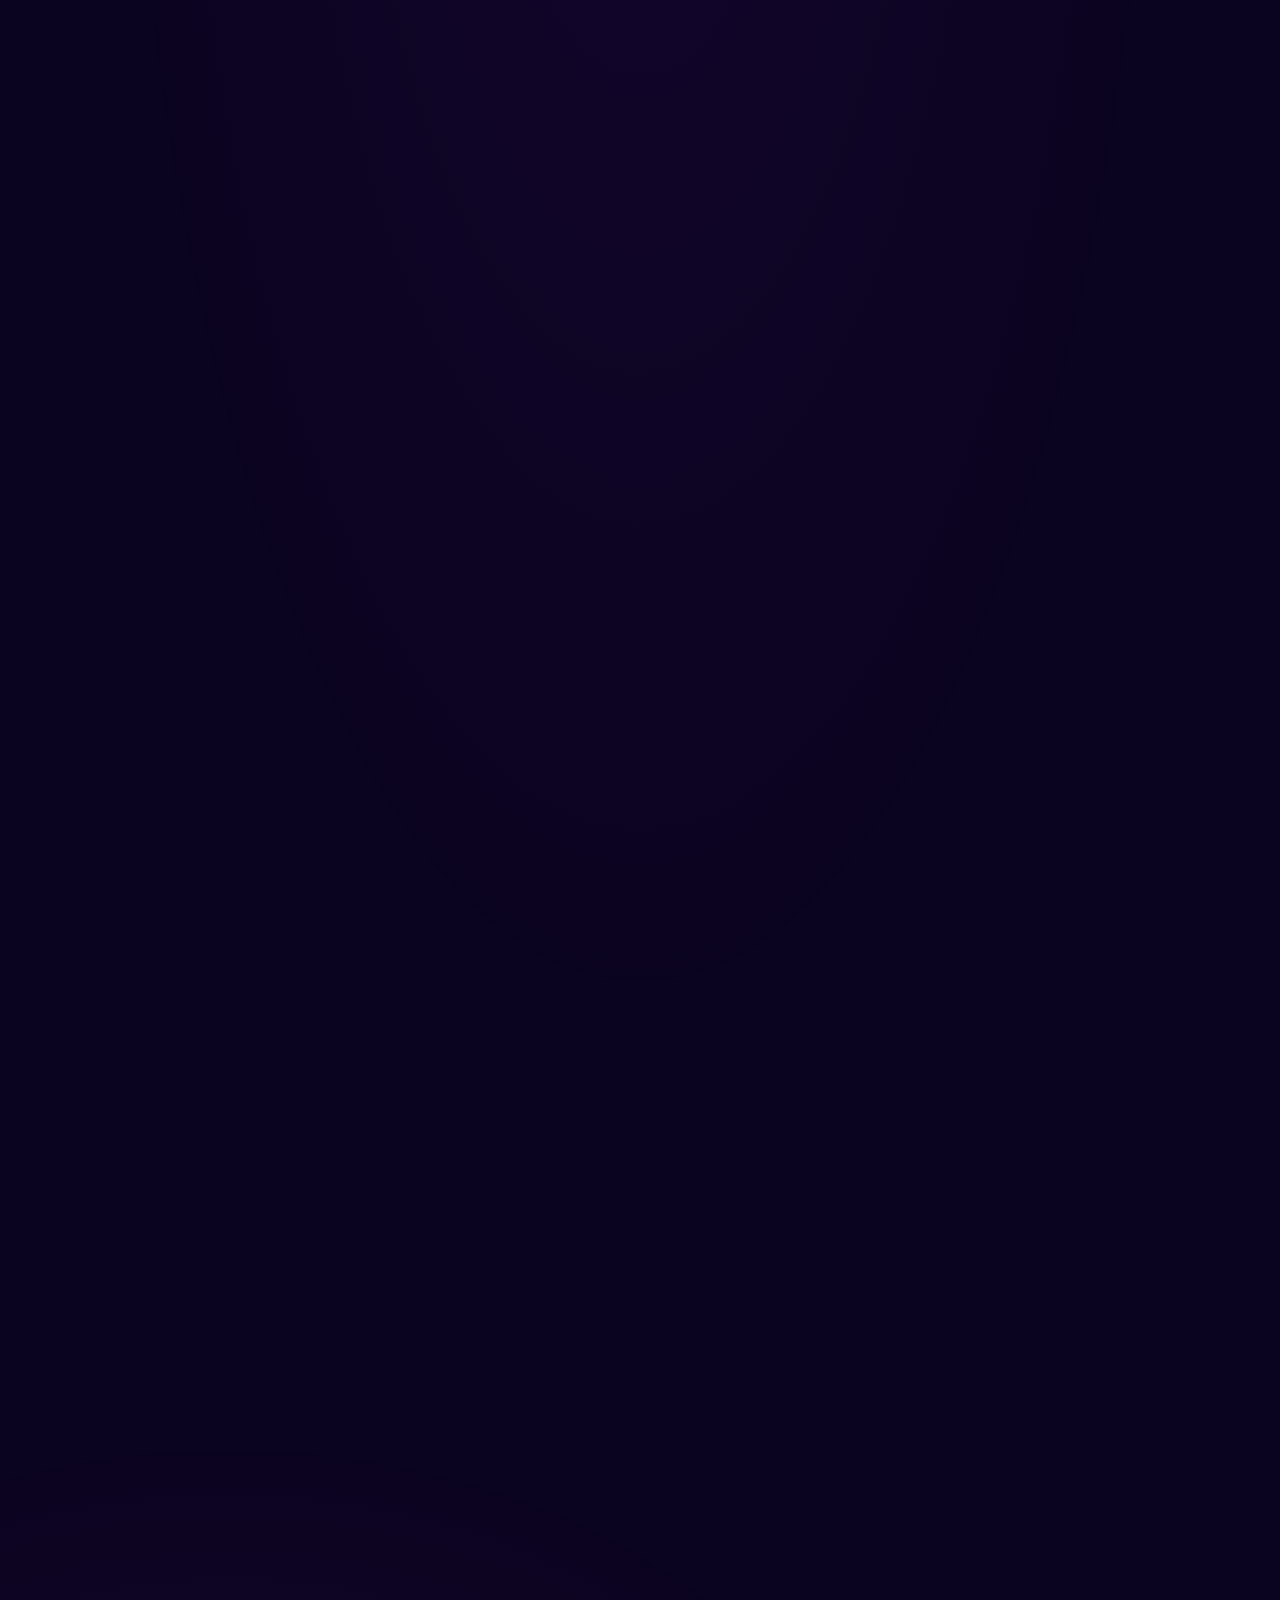
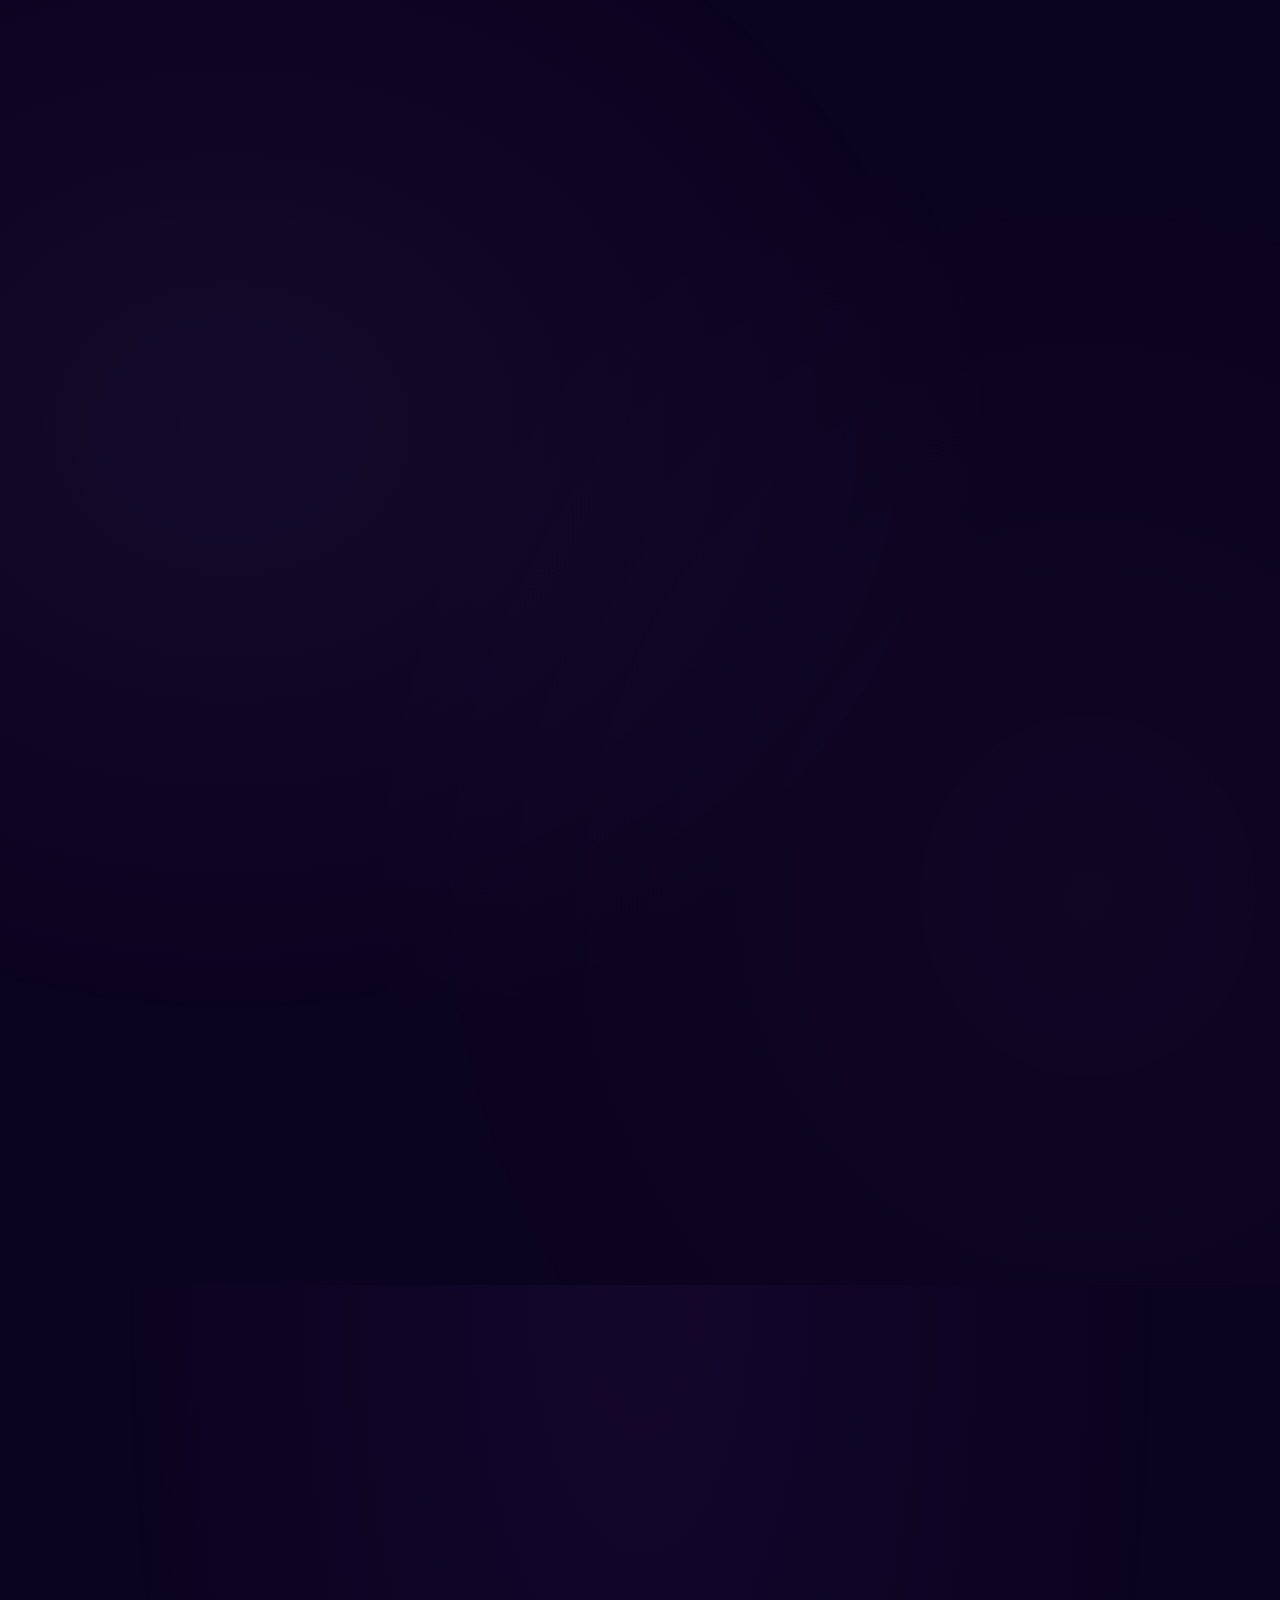
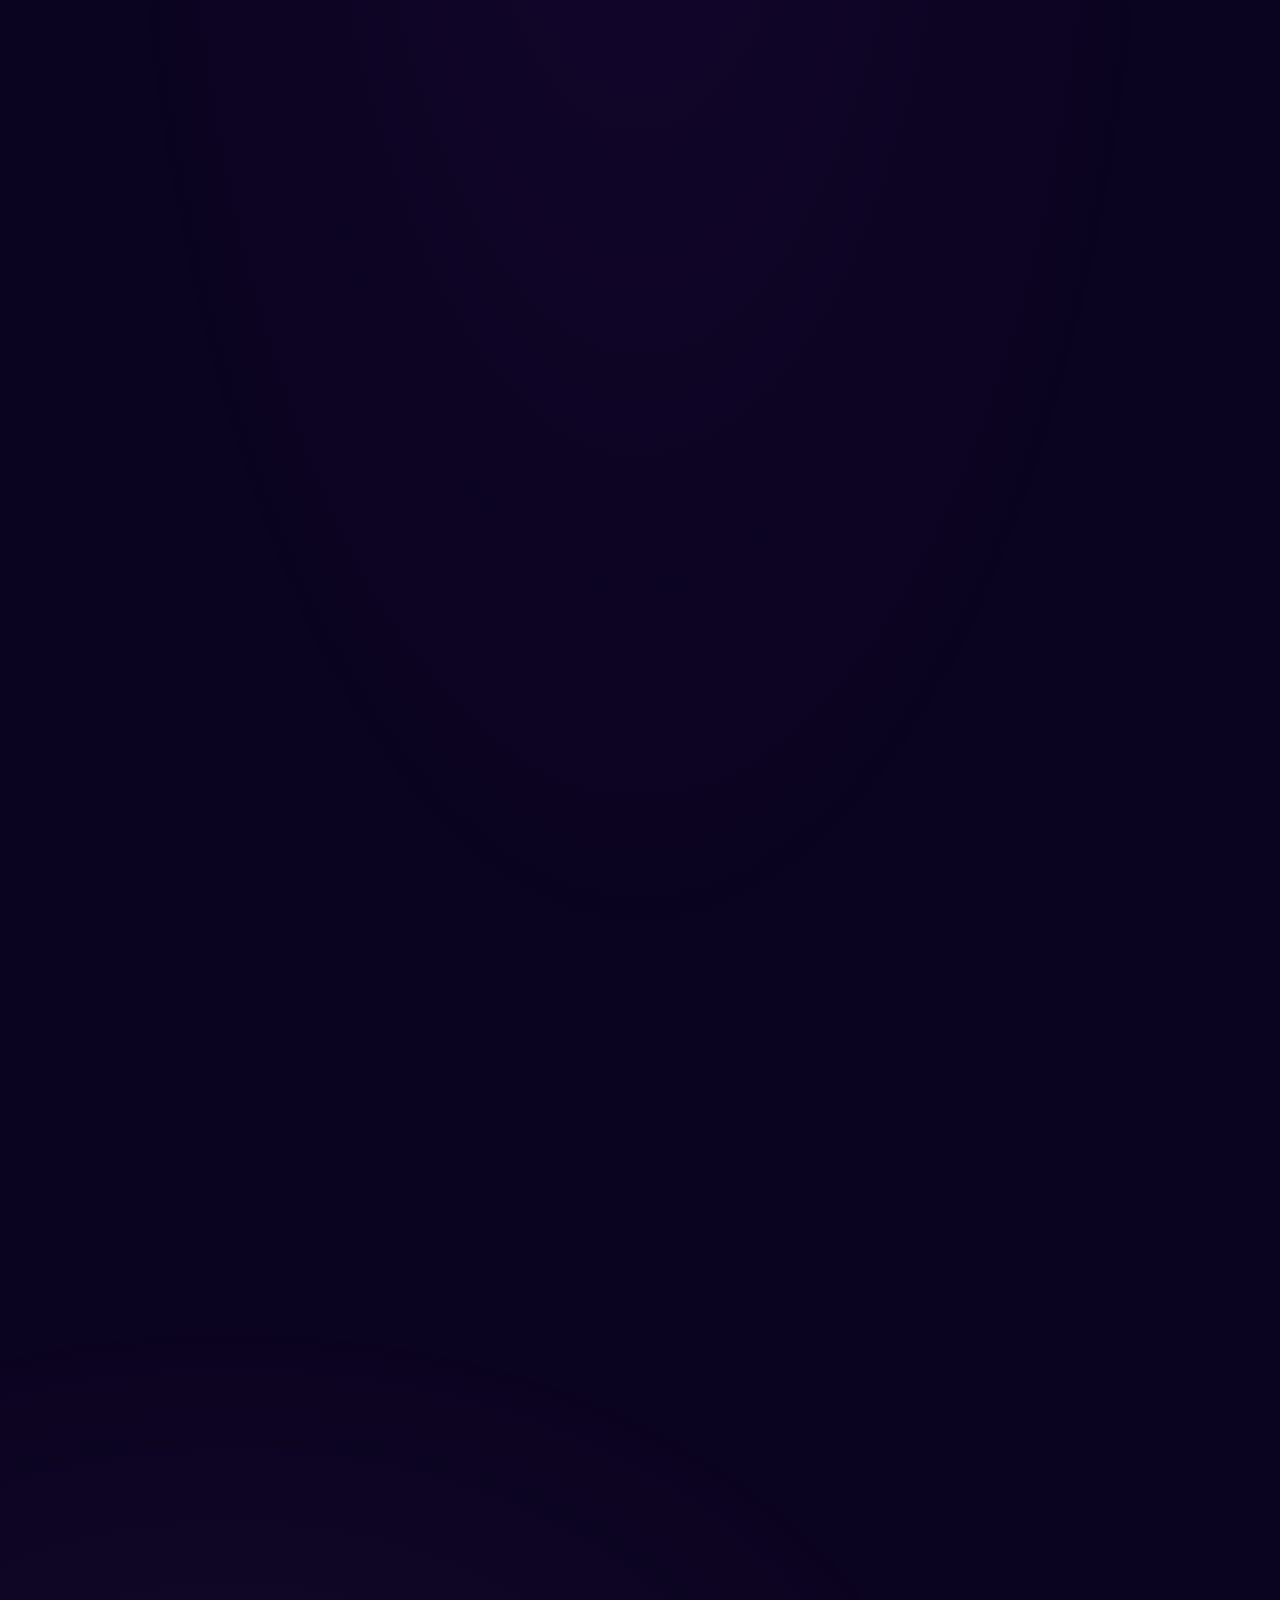
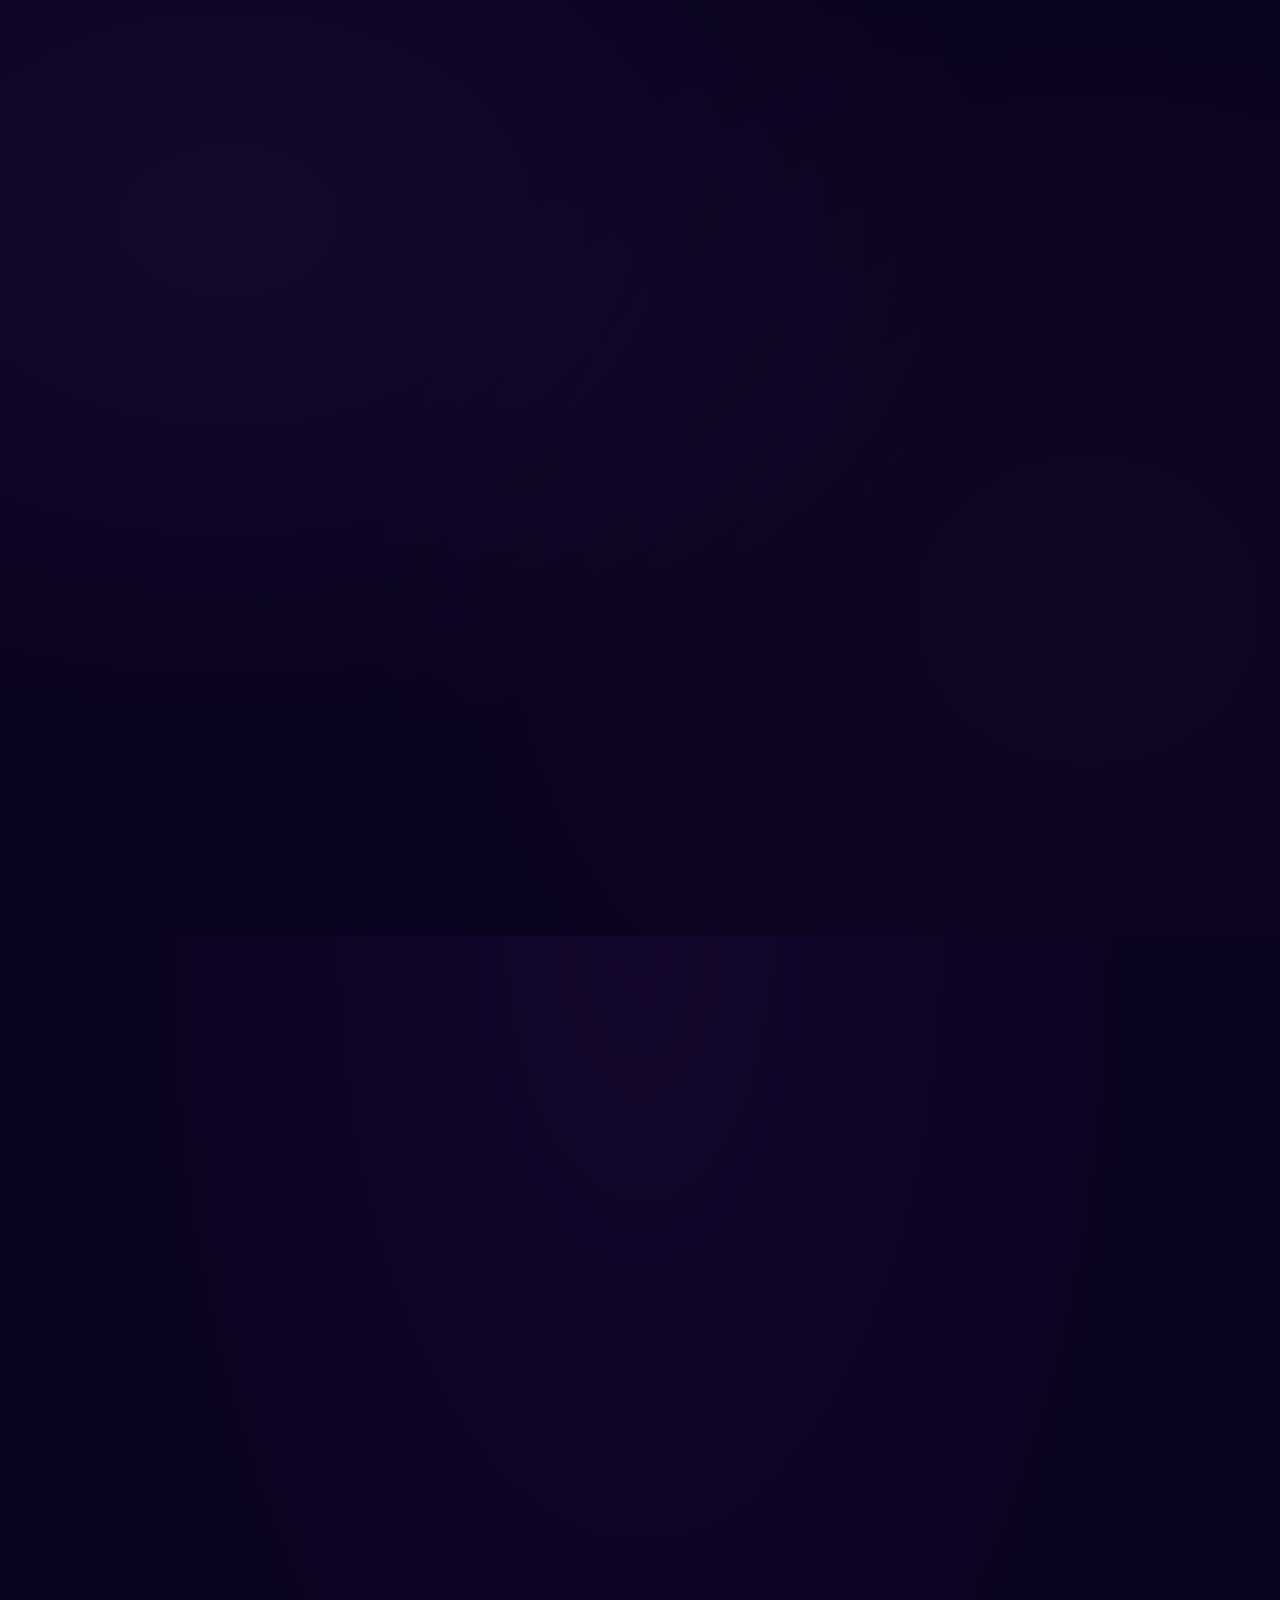
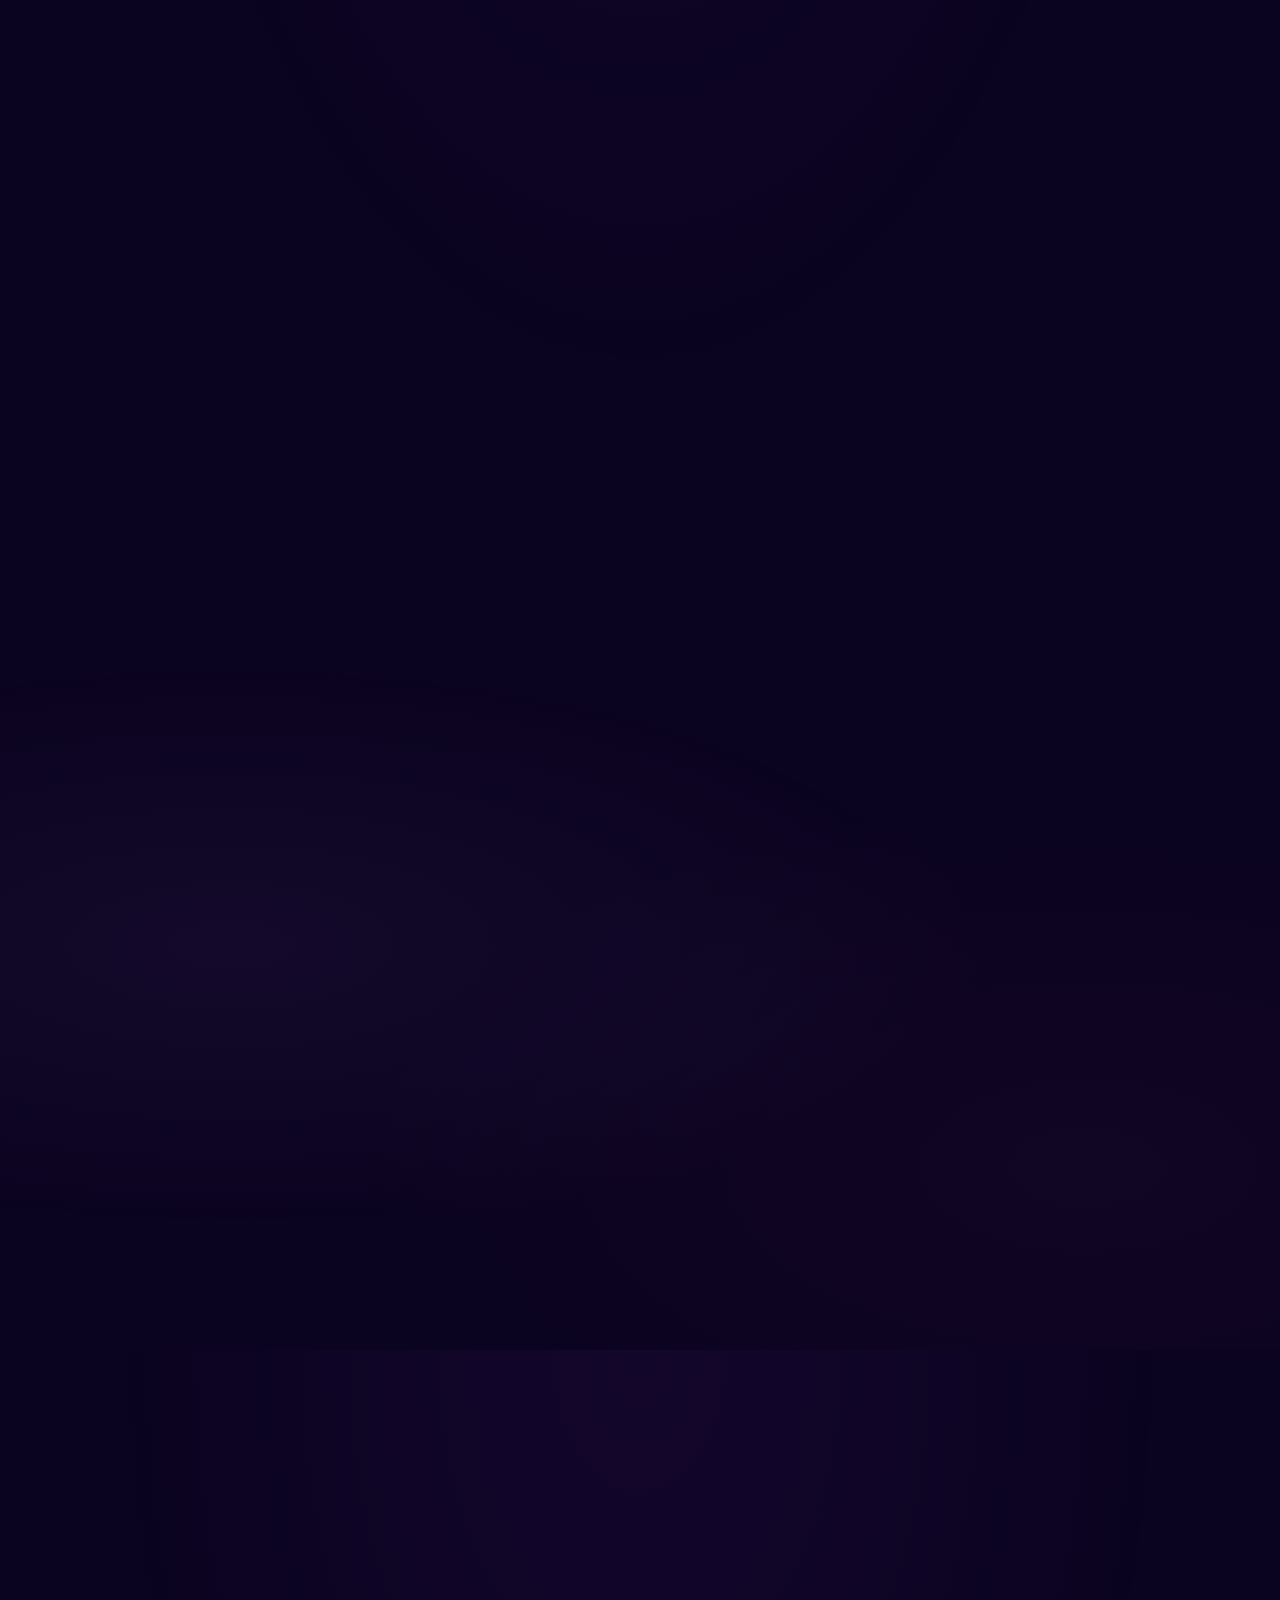
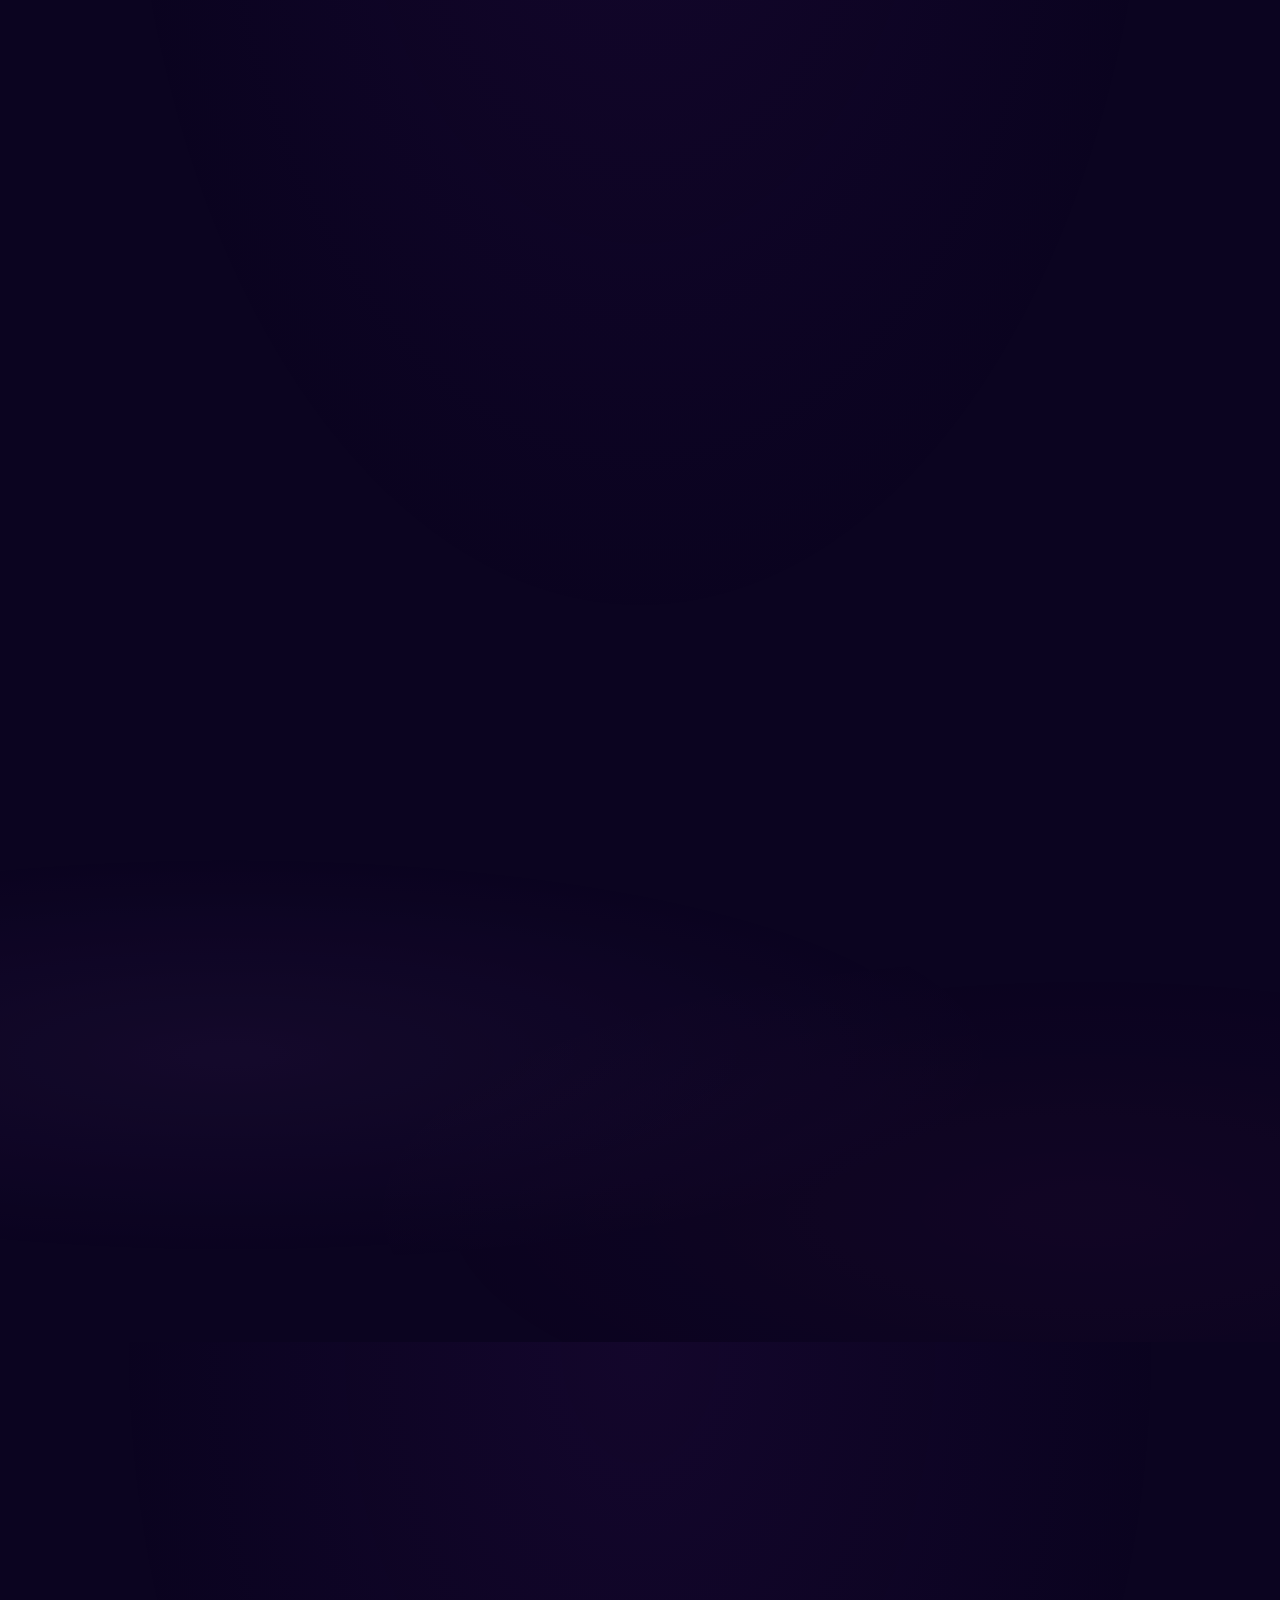
==== commit b2dbc490: "fix: PIN works off secure origins, tap-safe intro, Bangla font, corrupt photo" ====
--- a/index.html
+++ b/index.html
@@ -37,6 +37,8 @@
    ============================================================ */
 @font-face{font-family:'Outfit';src:url('fonts/outfit-var.woff2') format('woff2');font-weight:100 900;font-style:normal;font-display:swap}
 @font-face{font-family:'Great Vibes';src:url('fonts/great-vibes-400.woff2') format('woff2');font-weight:400;font-style:normal;font-display:swap}
+/* Bengali text must never fall back to a tofu box: ship the script font locally */
+@font-face{font-family:'Noto Sans Bengali';src:url('fonts/noto-sans-bengali.woff2') format('woff2');font-weight:400 700;font-style:normal;font-display:swap;unicode-range:U+0951-0952,U+0964-0965,U+0980-09FE,U+200C-200D,U+20B9,U+25CC}
 
 :root{
   --ink-abyss:#0B0420;
@@ -78,7 +80,7 @@
   margin:0;
   background:var(--ink-abyss);
   color:var(--text);
-  font-family:'Outfit',system-ui,-apple-system,'Segoe UI',sans-serif;
+  font-family:'Outfit','Noto Sans Bengali',system-ui,-apple-system,'Segoe UI','Noto Sans Symbols 2','Noto Sans Symbols','Apple Symbols','Segoe UI Symbol','Noto Color Emoji',sans-serif;
   font-size:17px;
   line-height:1.75;
   overflow-x:hidden;
@@ -164,7 +166,7 @@
 }
 
 /* Bangla secondary line */
-.bn{display:block; font-size:max(.95em, 14px); color:var(--text-faint); font-weight:400; letter-spacing:0; margin-top:.35em; line-height:1.7}
+.bn{display:block; font-family:'Outfit','Noto Sans Bengali',system-ui,sans-serif; font-size:max(.95em, 14px); color:var(--text-faint); font-weight:400; letter-spacing:0; margin-top:.35em; line-height:1.7}
 
 /* ---------- glass panels ---------- */
 .panel{
@@ -1040,6 +1042,10 @@
   background:linear-gradient(90deg,transparent,#C77DFF,transparent); opacity:.8;
 }
 .intro-actions{margin-top:2.85rem; display:flex; flex-direction:column; gap:1.15rem; align-items:center}
+/* The intro buttons must never shift under a finger or cursor: a moving hit
+   target is exactly what makes taps land on the overlay instead of the button. */
+.intro-actions .btn{transition:box-shadow .32s var(--ease), filter .32s var(--ease)}
+.intro-actions .btn:hover,.intro-actions .btn:active{transform:none}
 .intro-bar{
   width:min(300px,68vw); height:2px; border-radius:99px; overflow:hidden;
   background:rgba(183,107,240,.22); margin:2.65rem auto 0;
@@ -1255,7 +1261,7 @@
 .pin-lock-dots{display:flex;justify-content:center;gap:clamp(.55rem,3vw,.82rem);margin:0 auto 1.1rem}
 .pin-lock-dot{width:clamp(12px,3.5vw,15px);height:clamp(12px,3.5vw,15px);border:1px solid rgba(229,200,255,.72);border-radius:50%;background:rgba(255,255,255,.08);box-shadow:inset 0 1px 3px rgba(0,0,0,.2);transition:background .16s,transform .16s,box-shadow .16s}
 .pin-lock-dot.is-filled{background:#e5c1ff;border-color:#fff;transform:scale(1.08);box-shadow:0 0 13px rgba(221,172,255,.85)}
-.pin-lock-status{min-height:1.55rem;margin:0 0 .7rem;color:#d6bce9;font-size:.82rem}
+.pin-lock-status{min-height:2.6rem;display:flex;align-items:center;justify-content:center;margin:0 0 .7rem;color:#d6bce9;font-size:.82rem;line-height:1.45}
 .pin-lock-status.is-error{color:#ffb6d0}
 .pin-lock-keypad{display:grid;grid-template-columns:repeat(3,minmax(0,1fr));gap:.58rem;max-width:290px;margin:0 auto}
 .pin-key{min-height:clamp(54px,13vw,64px);border:1px solid rgba(220,184,255,.2);border-radius:17px;background:linear-gradient(155deg,rgba(124,76,163,.44),rgba(54,29,83,.72));color:#fff;font:700 1.35rem/1 'Outfit',system-ui,sans-serif;box-shadow:0 5px 14px rgba(0,0,0,.18),inset 0 1px rgba(255,255,255,.08);cursor:pointer;touch-action:manipulation;-webkit-tap-highlight-color:transparent;transition:transform .12s,background .12s,border-color .12s}
@@ -1281,7 +1287,7 @@
   .pin-lock-subtitle .bn{margin-top:.12rem;font-size:.78rem}
   .pin-lock-dots{gap:.5rem;margin-bottom:.62rem}
   .pin-lock-dot{width:11px;height:11px}
-  .pin-lock-status{min-height:1.15rem;margin:0 0 .5rem;font-size:.76rem}
+  .pin-lock-status{min-height:2.35rem;margin:0 0 .5rem;font-size:.76rem;line-height:1.4}
   .pin-lock-keypad{gap:.42rem;max-width:285px}
   .pin-key{min-height:clamp(42px,6.4vh,52px);font-size:1.16rem;border-radius:14px}
   .pin-lock-foot{margin:.68rem 0 0;font-size:.68rem}
@@ -1296,7 +1302,7 @@
   .pin-lock-subtitle{margin:.22rem 0 .42rem;font-size:.76rem;line-height:1.3}
   .pin-lock-subtitle .bn{display:none}
   .pin-lock-dots{gap:.42rem;margin-bottom:.38rem}
-  .pin-lock-status{min-height:.95rem;margin:0 0 .34rem;font-size:.7rem}
+  .pin-lock-status{min-height:1.9rem;margin:0 0 .34rem;font-size:.7rem;line-height:1.35}
   .pin-lock-keypad{gap:.32rem}
   .pin-key{min-height:clamp(34px,9vh,46px);font-size:1.02rem;border-radius:12px}
   .pin-key.utility{font-size:.72rem}
@@ -1724,7 +1730,7 @@
       <div class="memory reveal">
         <img src="assets/nishi-busan-memory.jpg"
              alt="A hand holding a BTS ARMY light stick beside a Busan Day 1 concert ticket"
-             width="180" height="281" loading="lazy" decoding="async">
+             width="540" height="843" loading="lazy" decoding="async">
         <span class="frame-glow" aria-hidden="true"></span>
       </div>
       <div class="reveal" data-delay="1">
@@ -2002,5 +2008,7 @@
 <script type="module" src="js/content.js"></script>
 <script type="module" src="js/ui.js"></script>
 <script type="module" src="js/secret-world.js"></script>
+
+
 </body>
 </html>
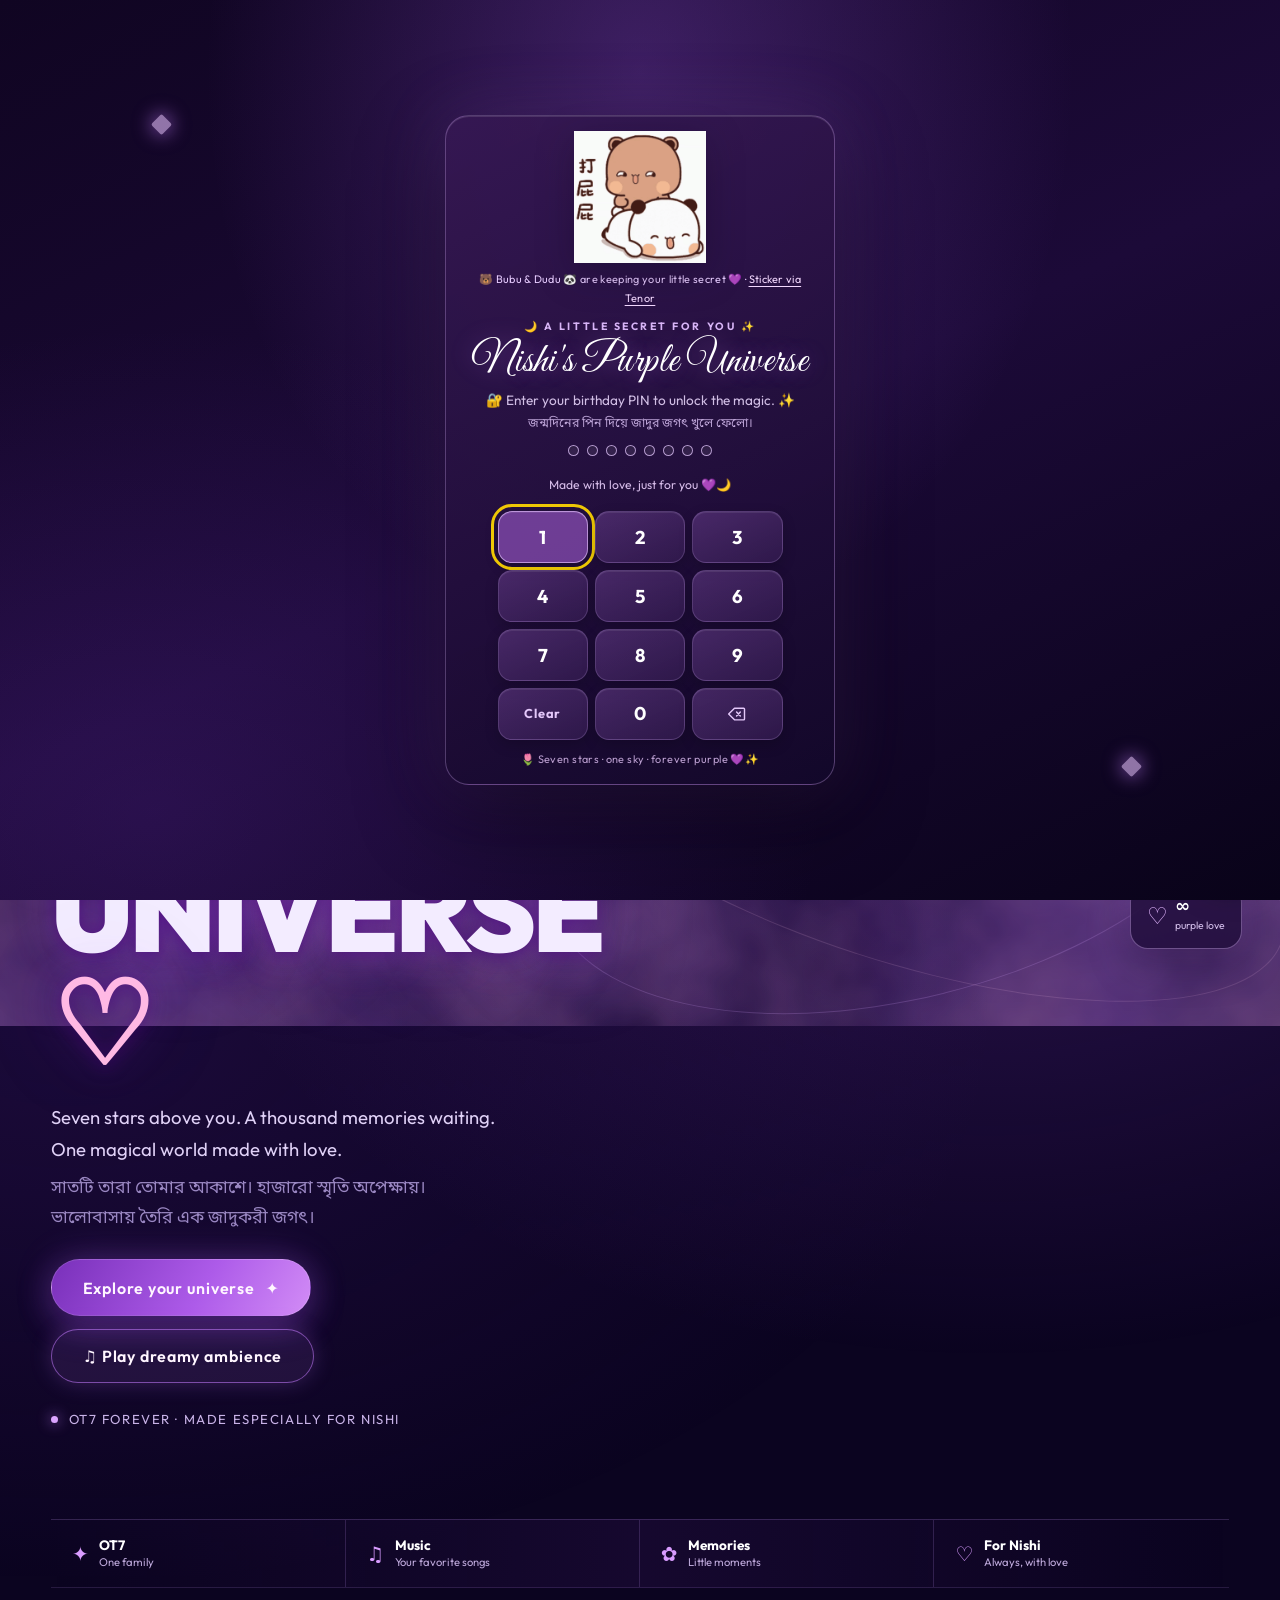
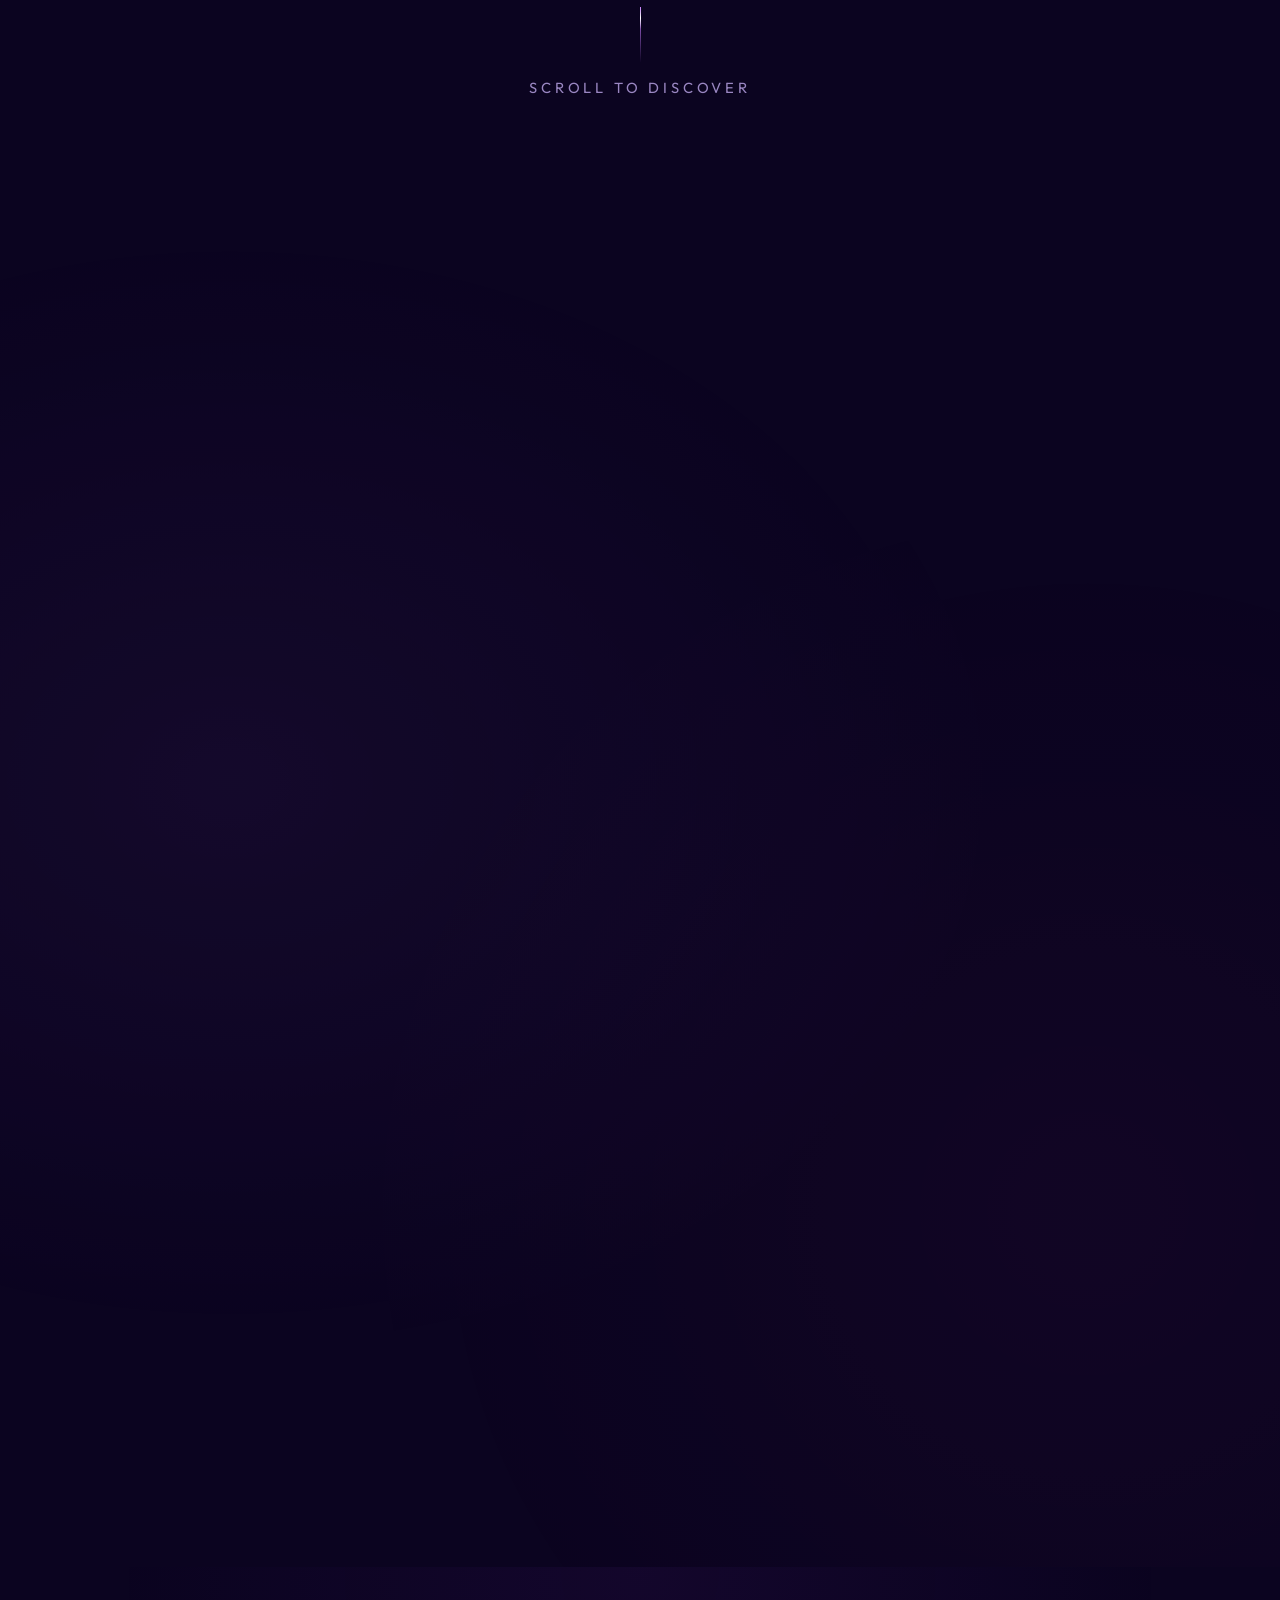
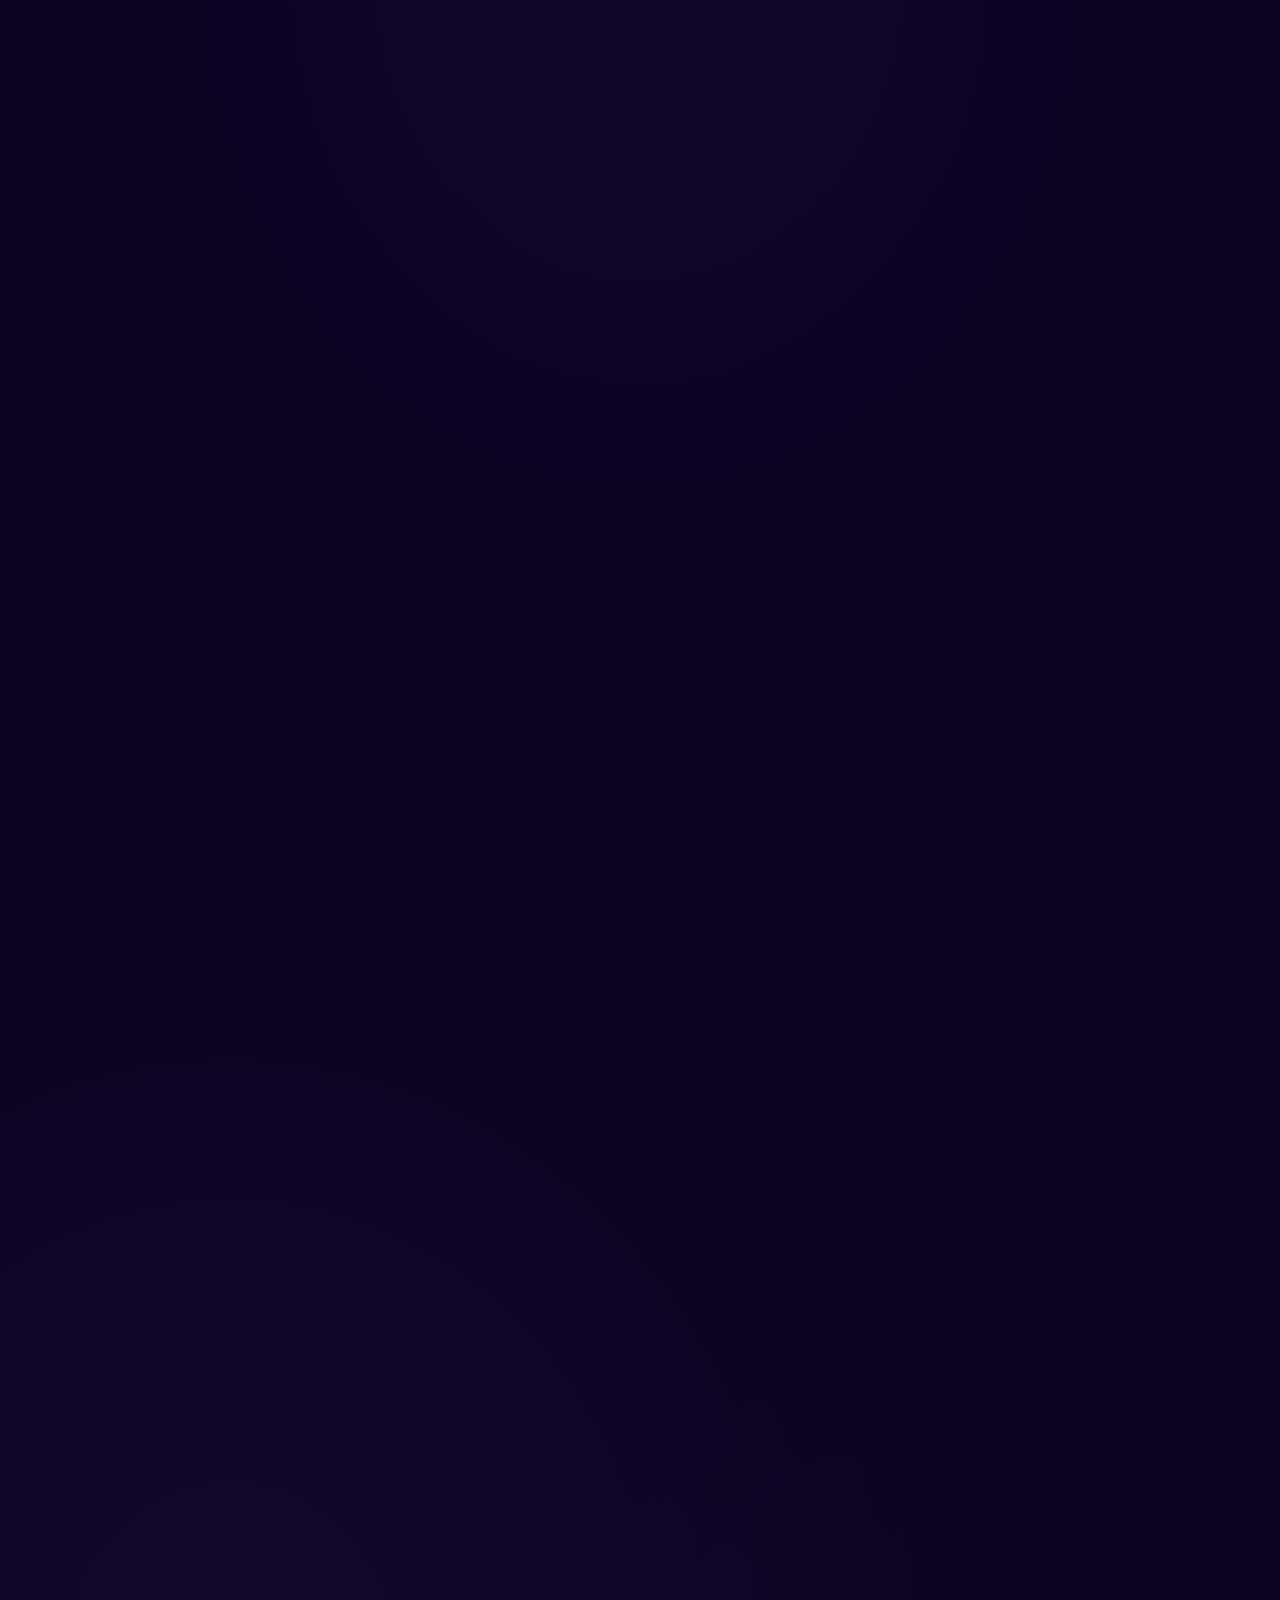
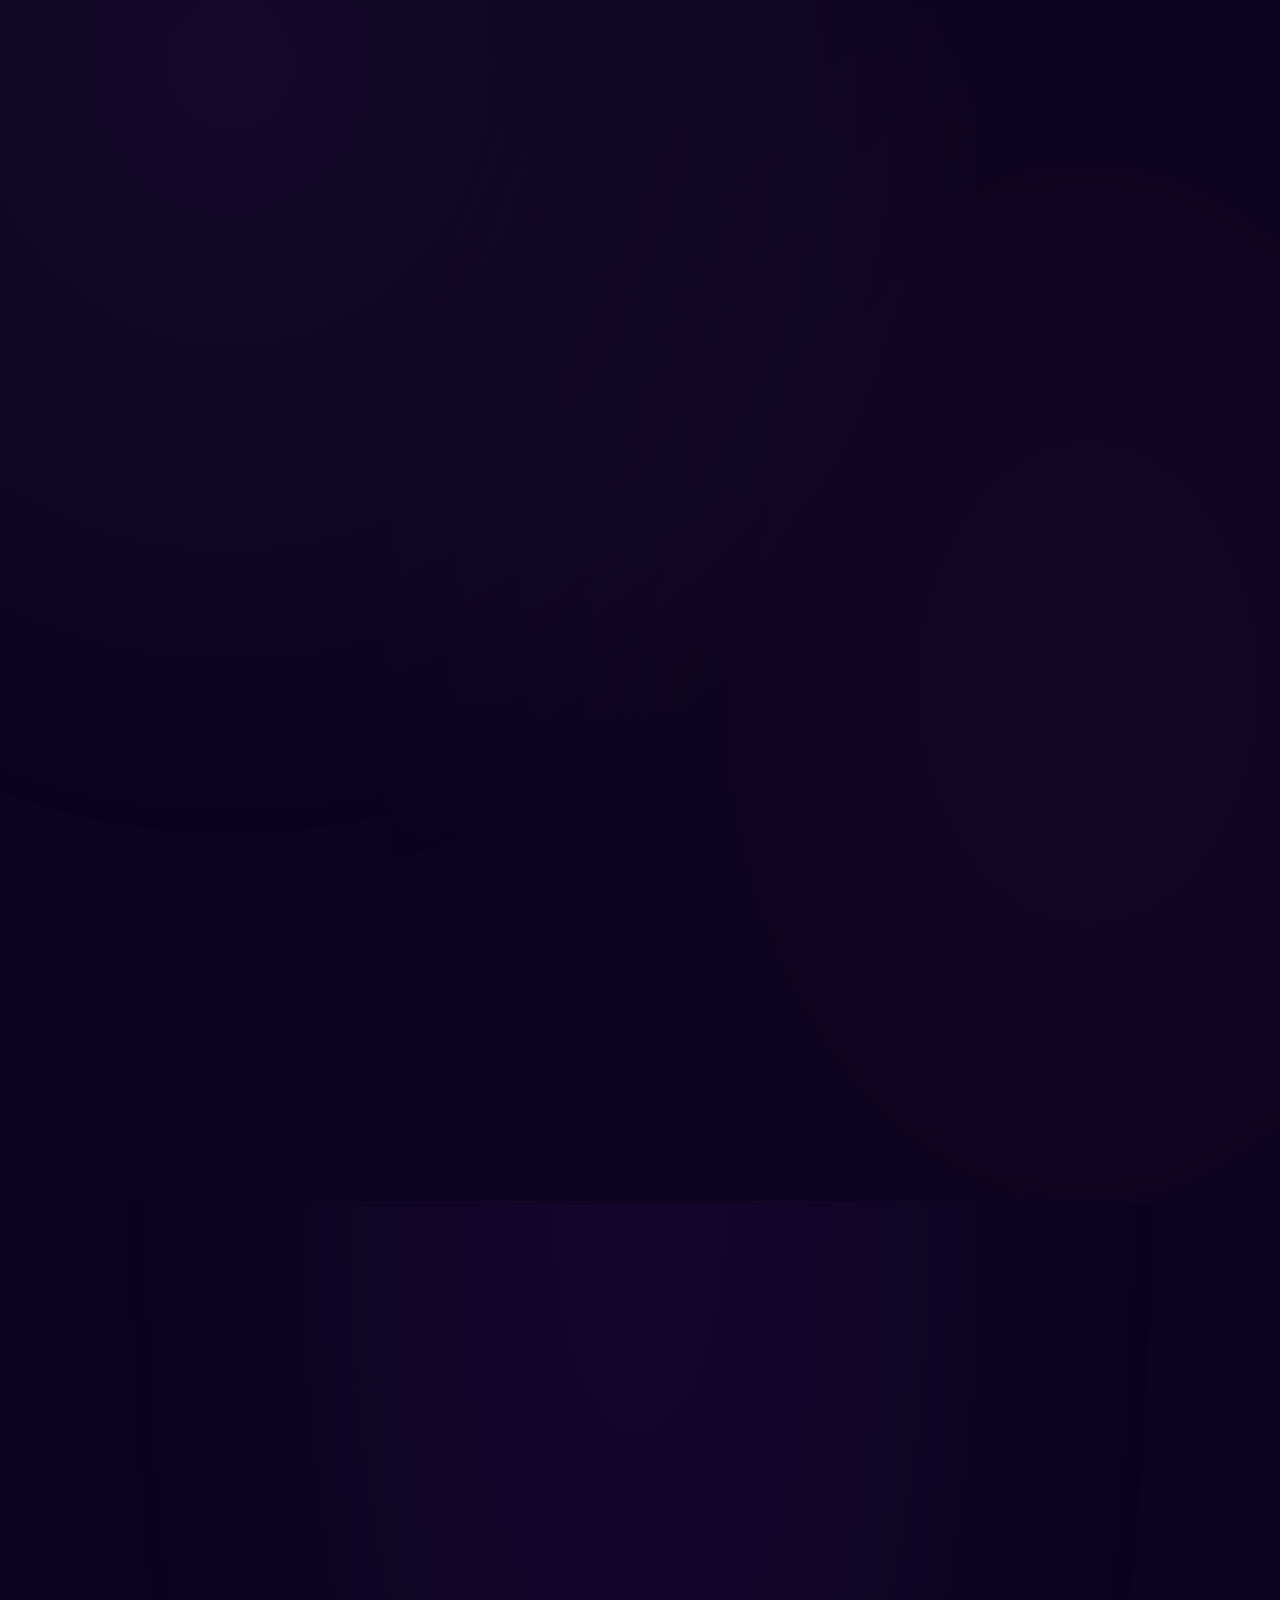
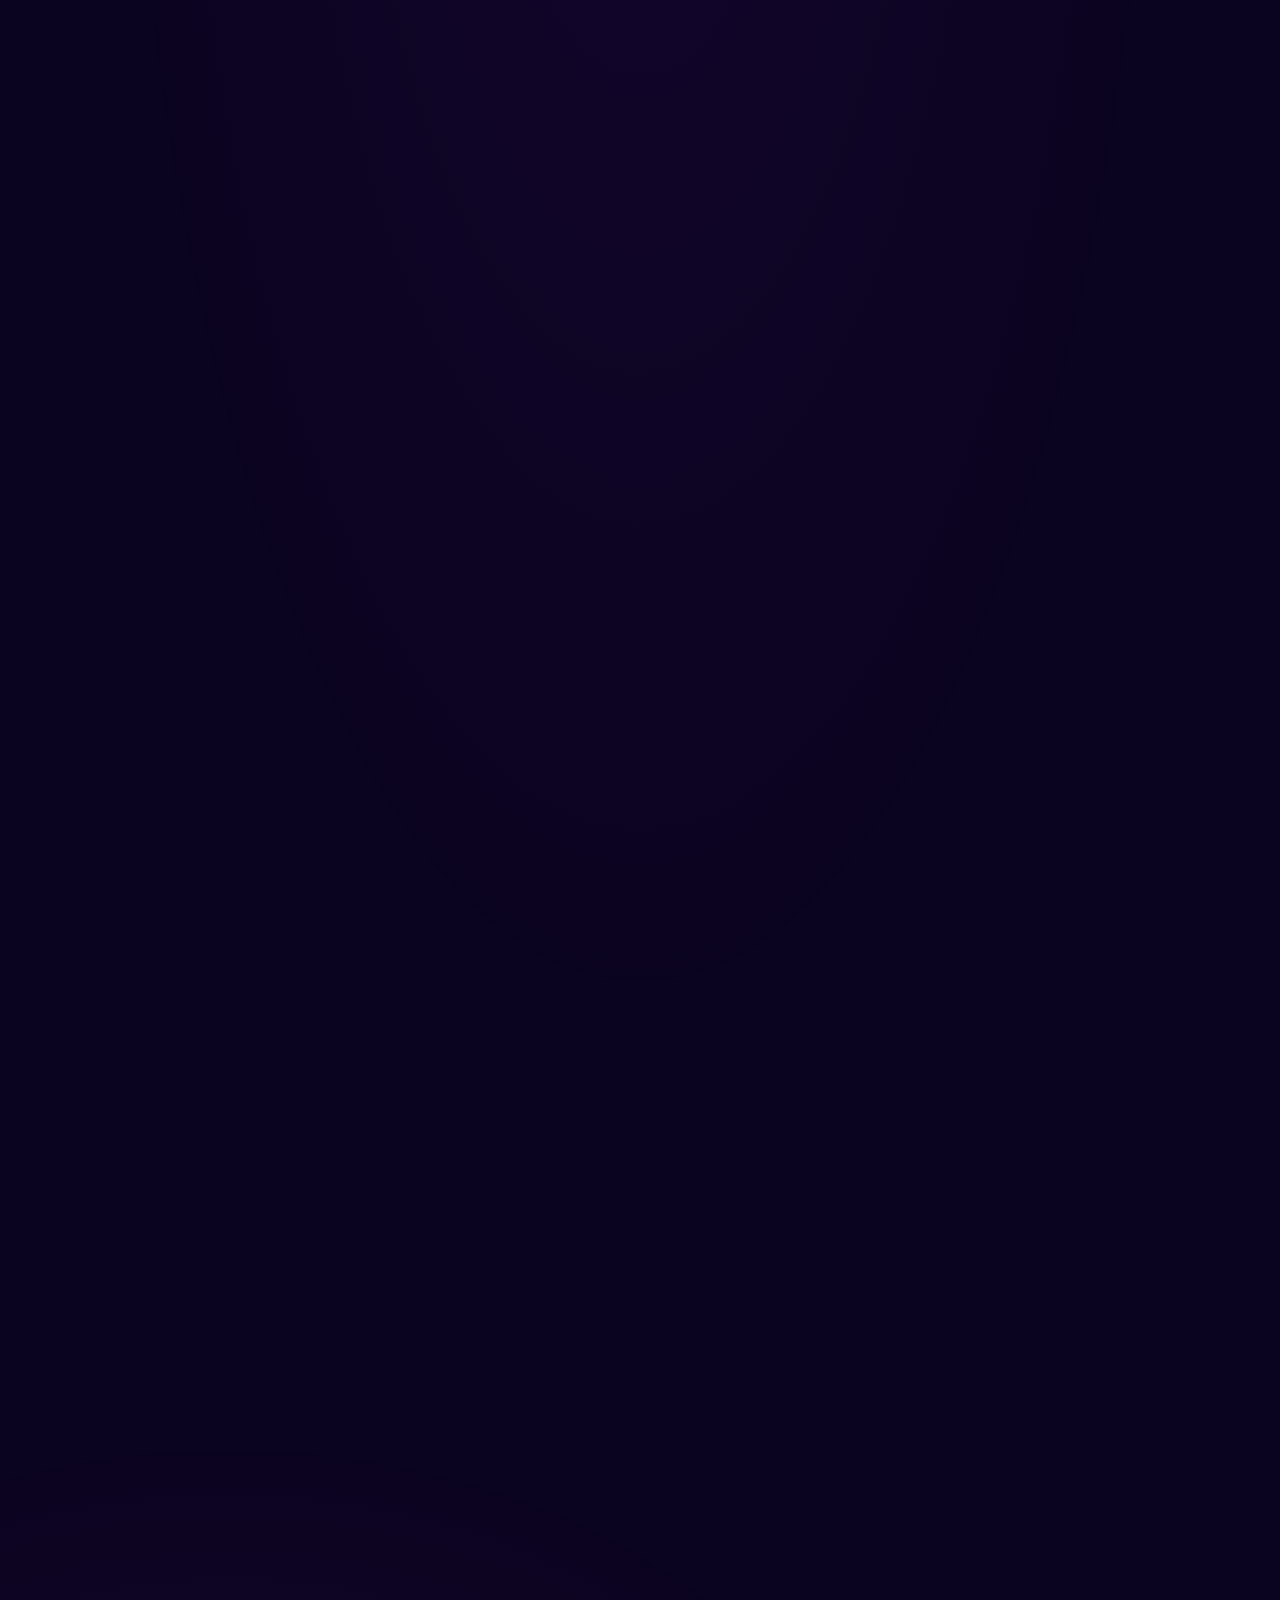
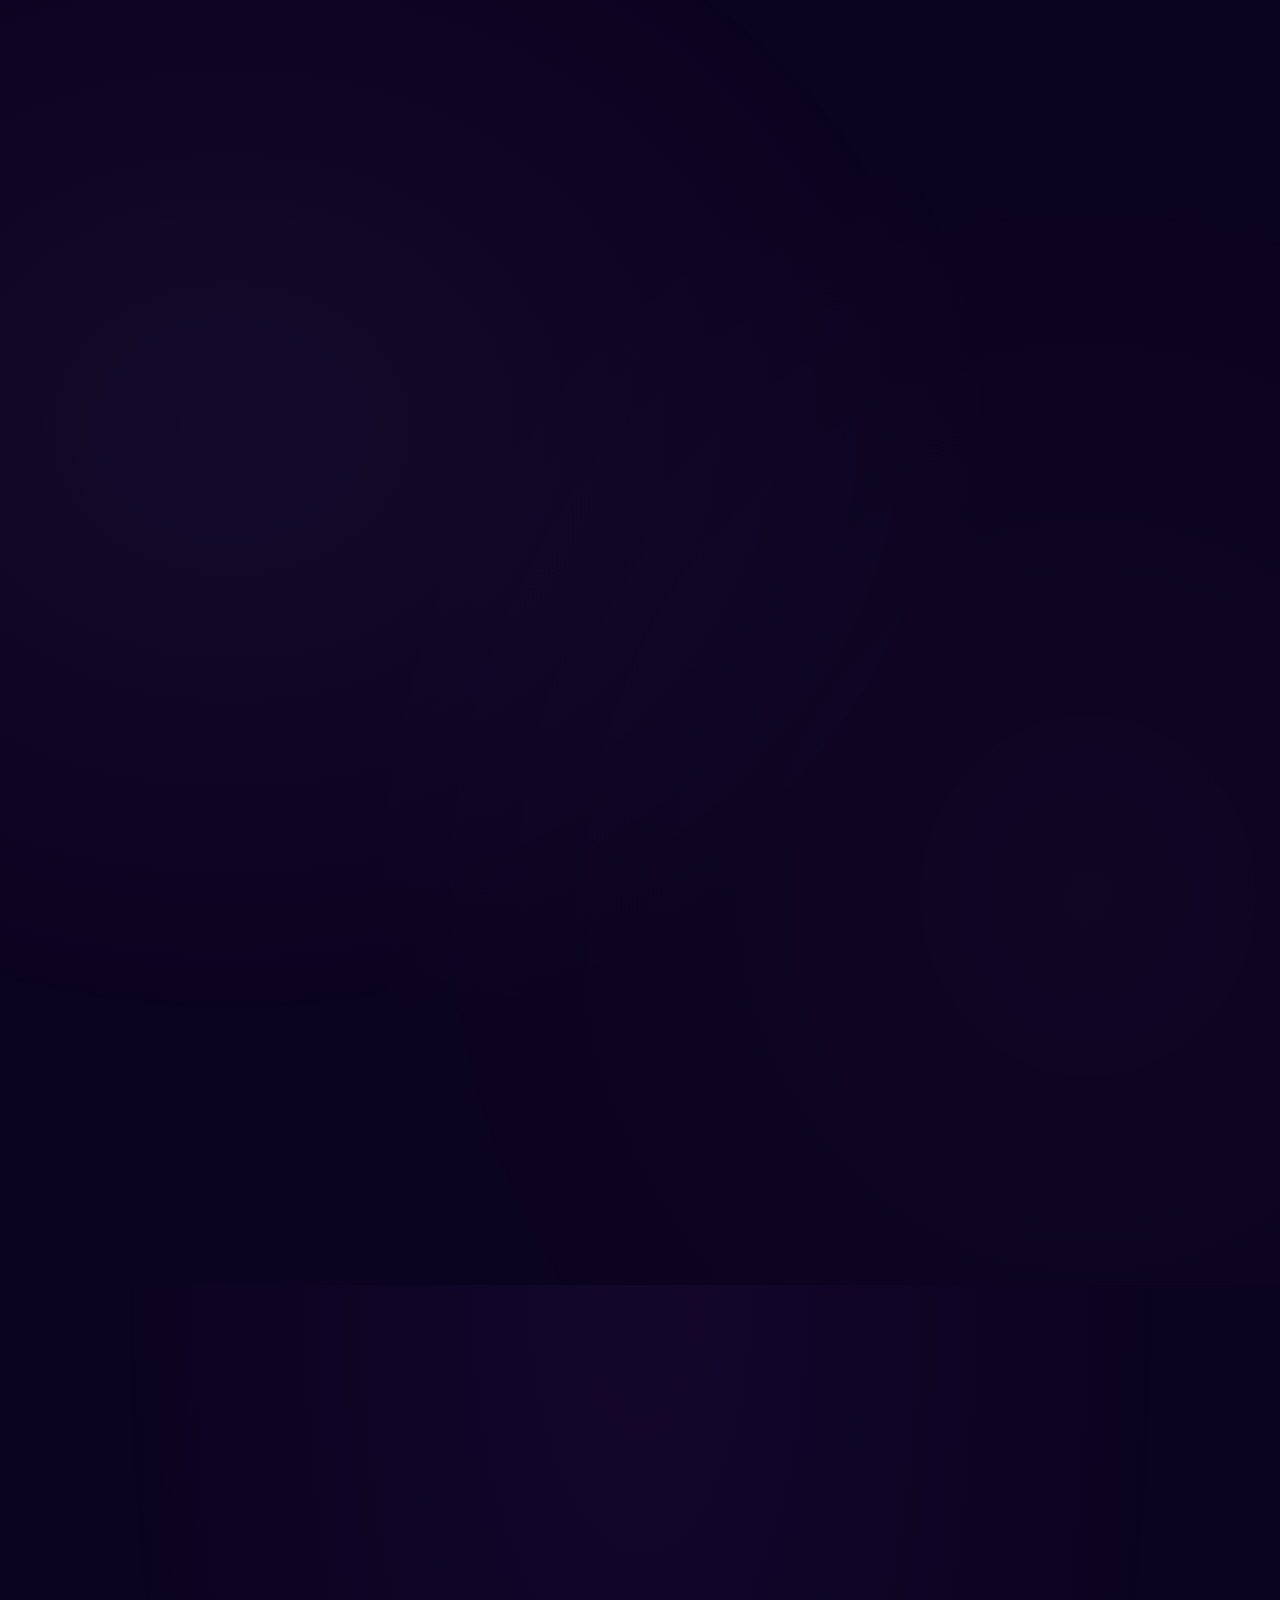
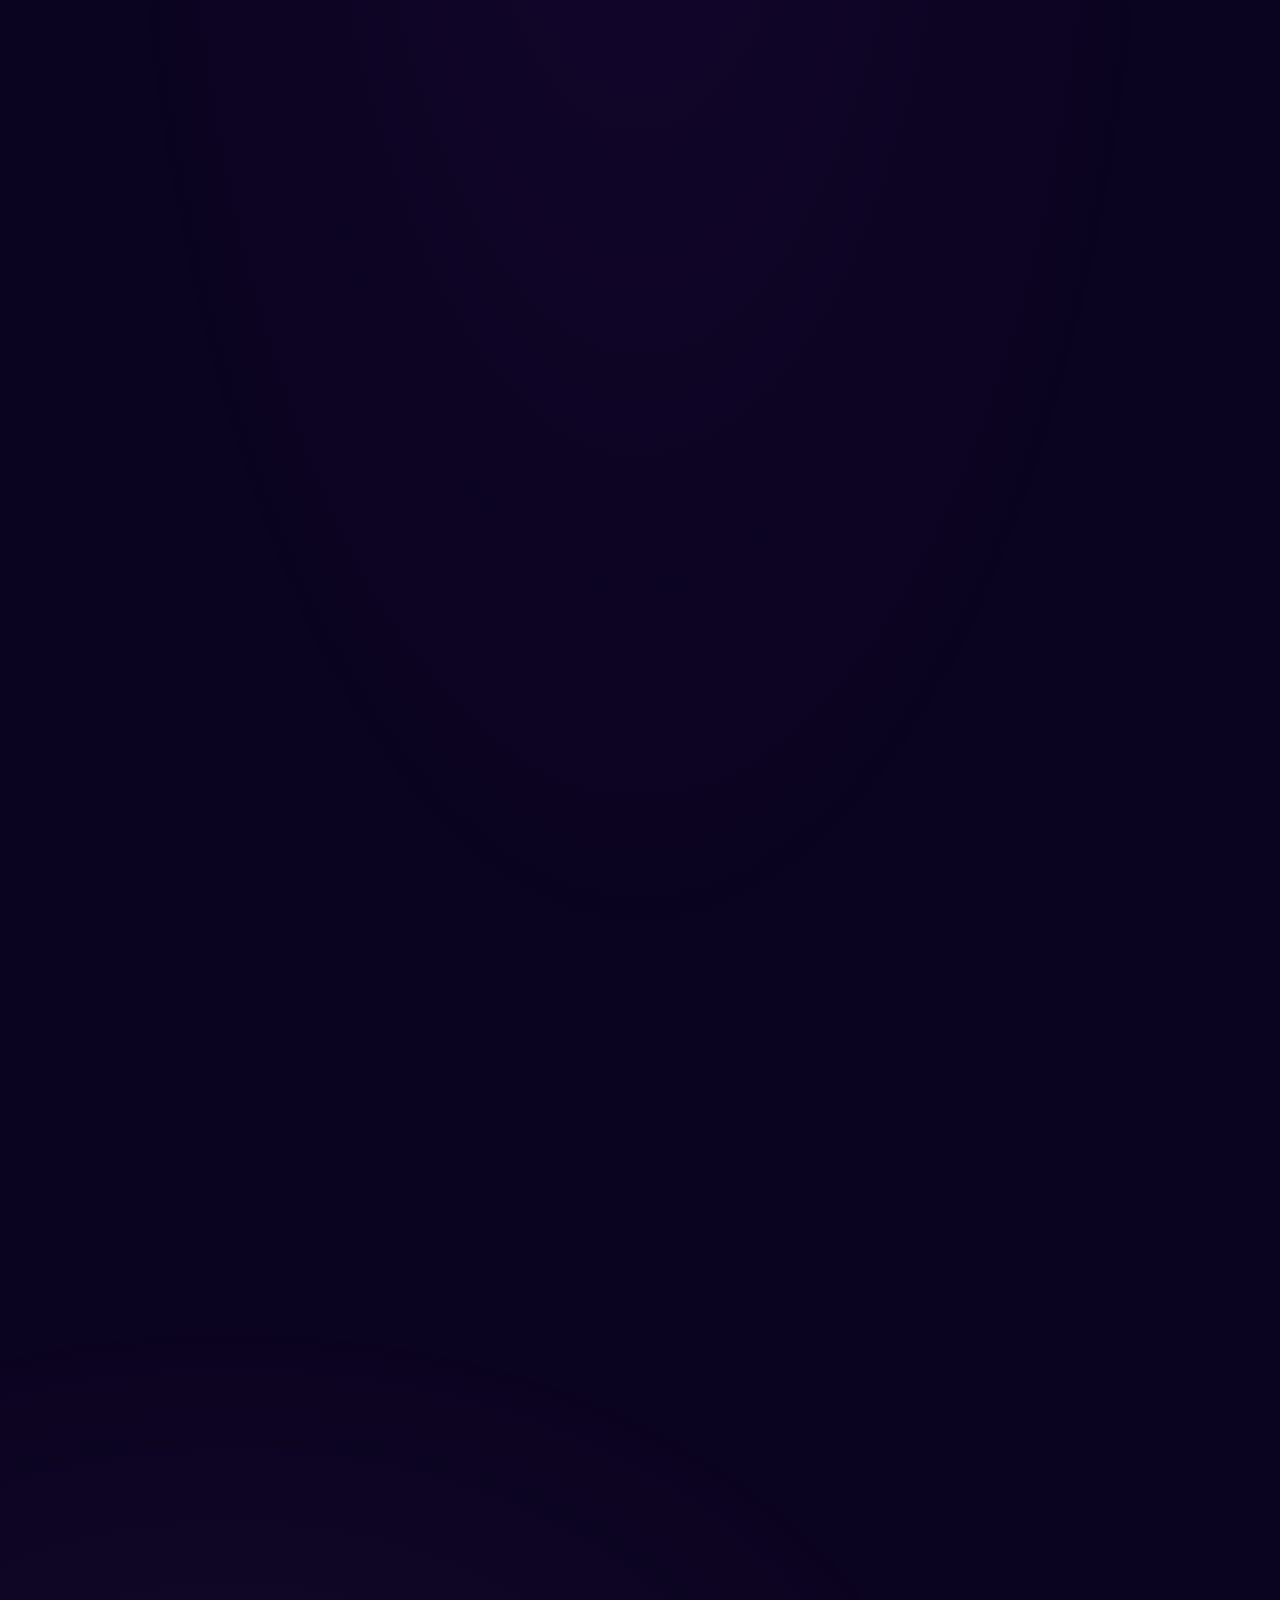
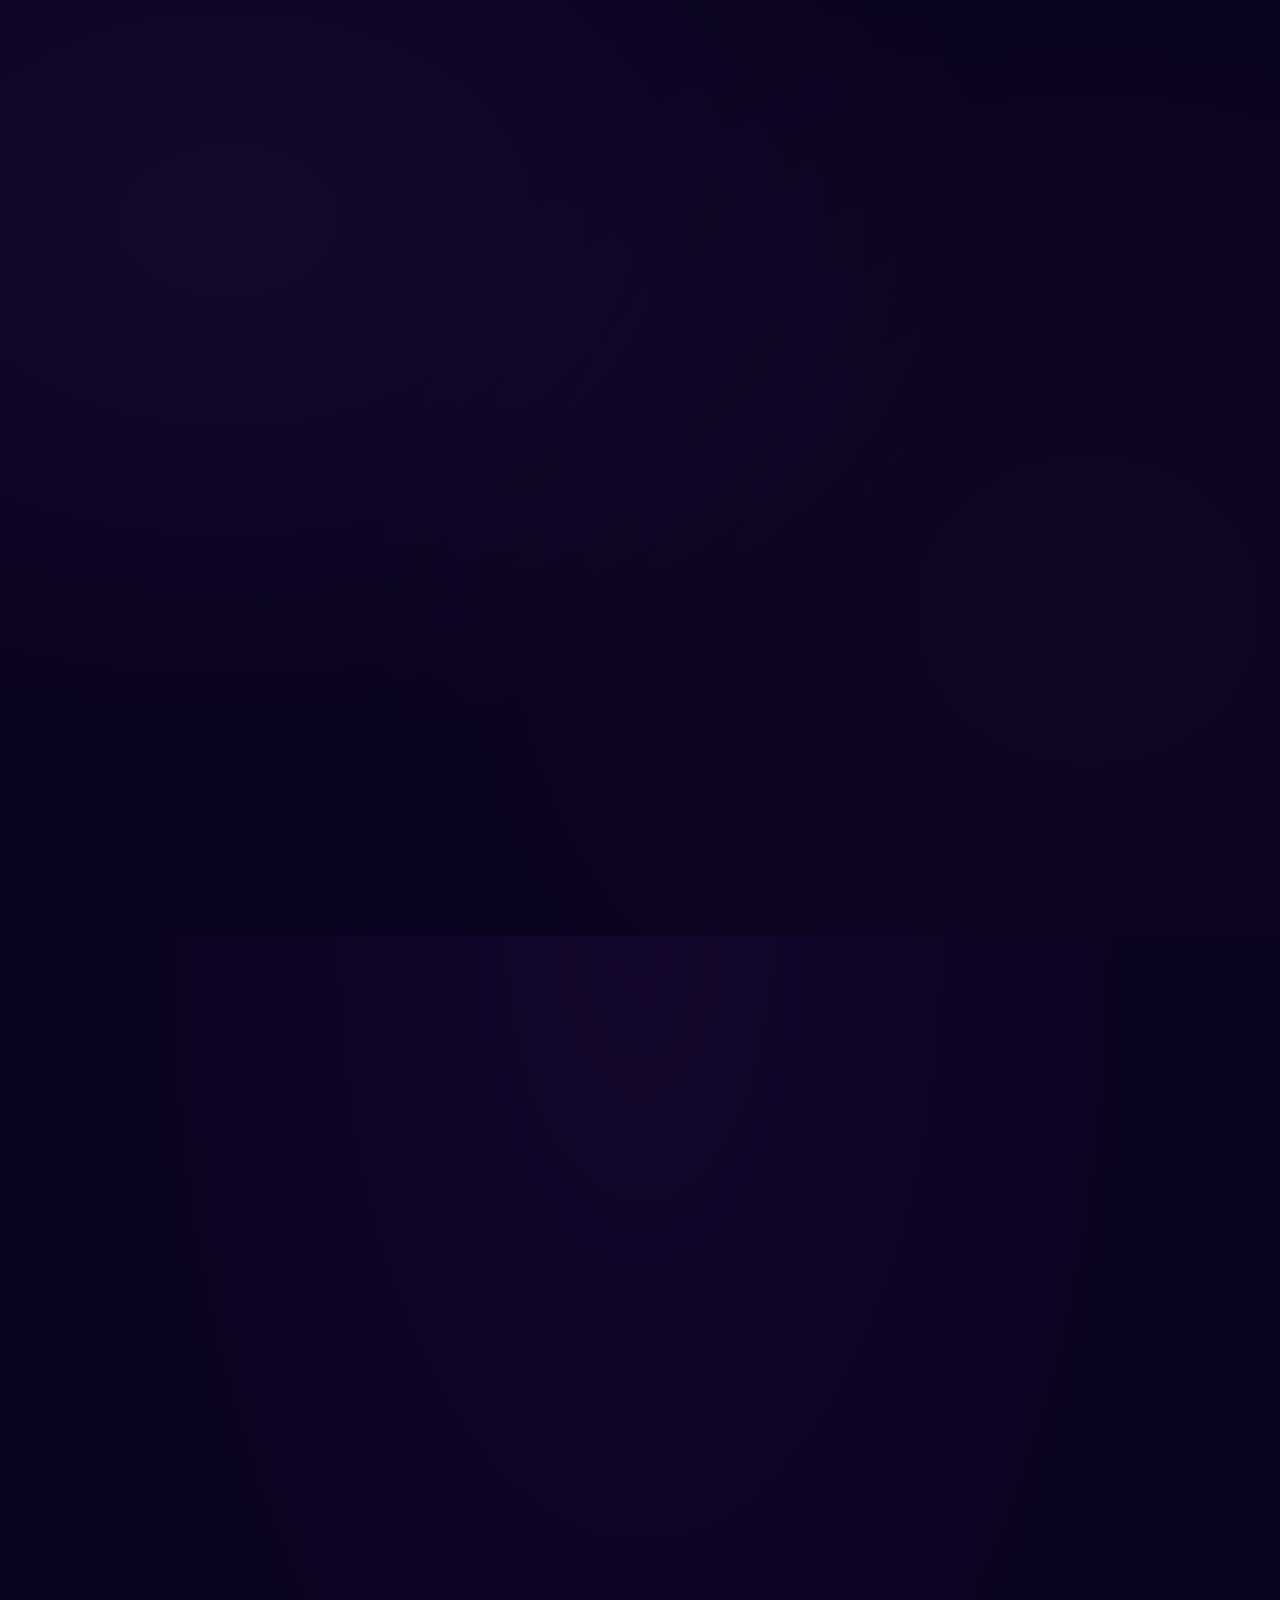
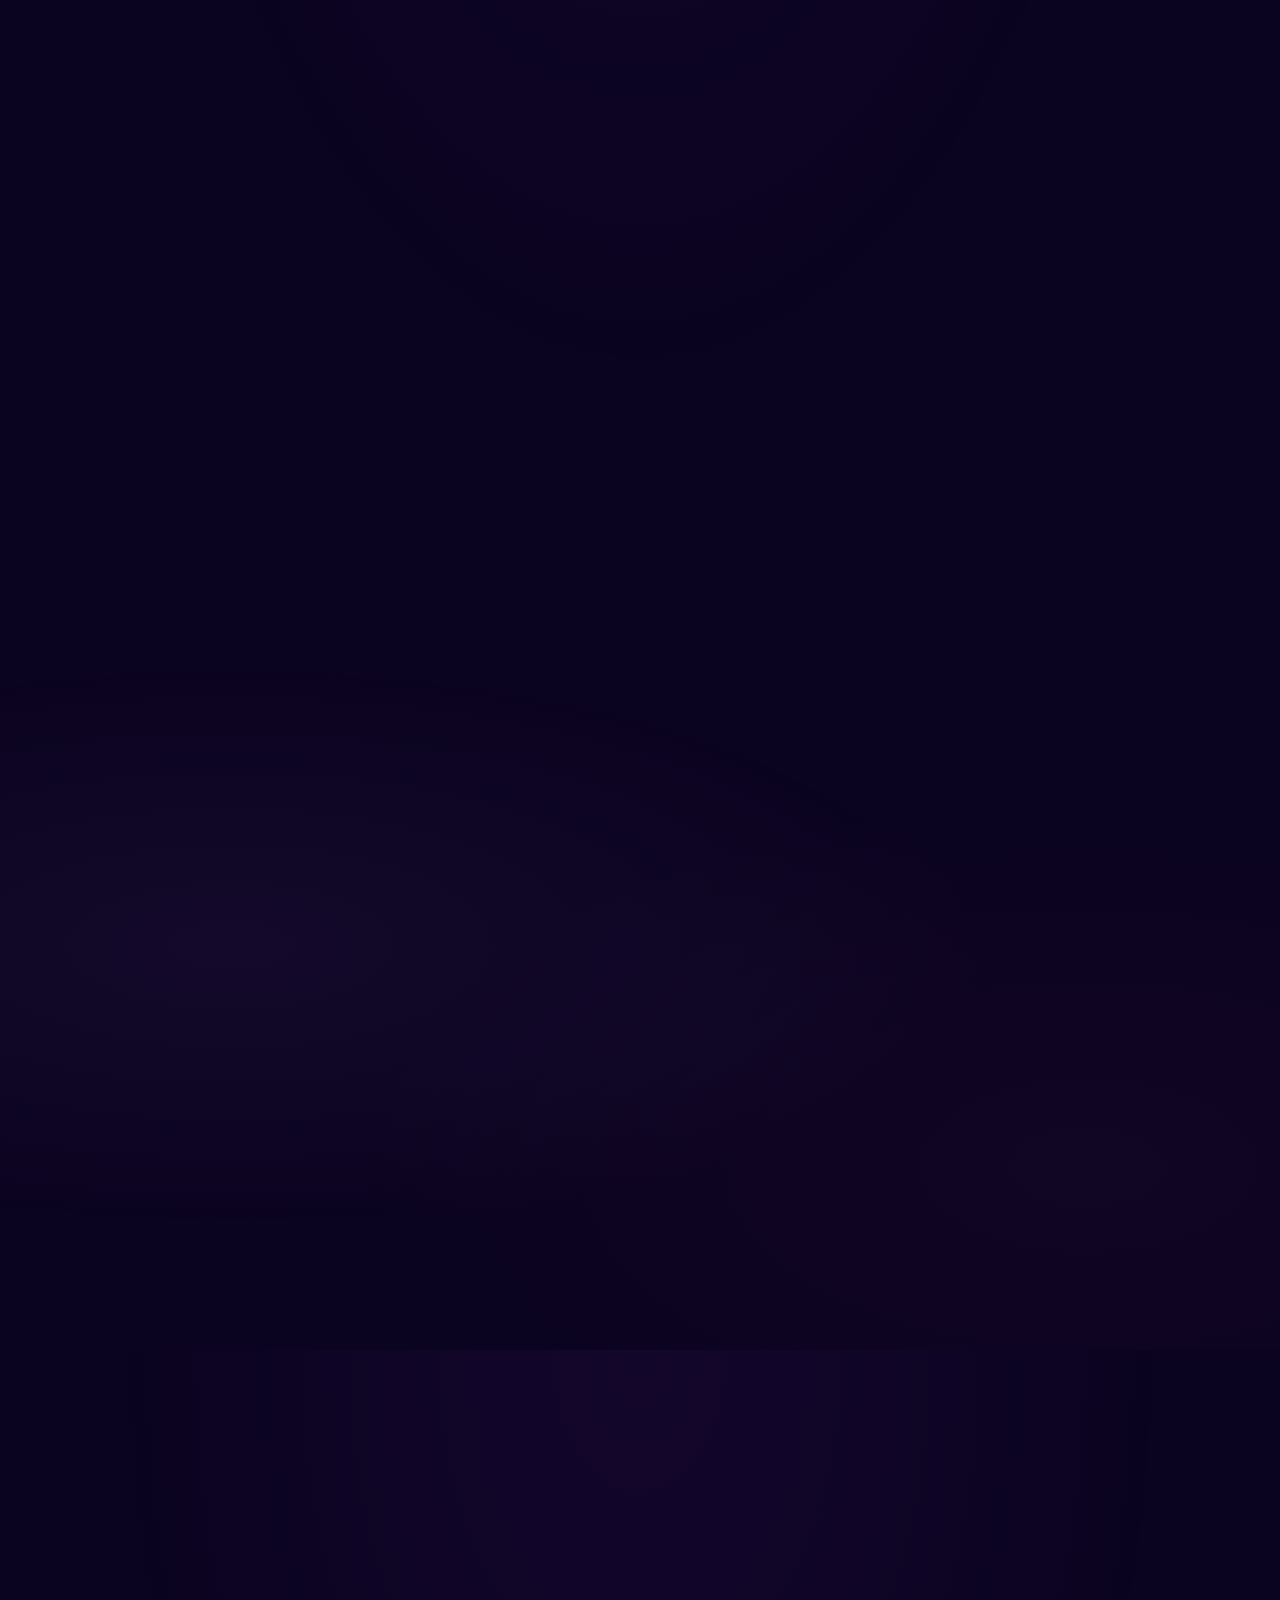
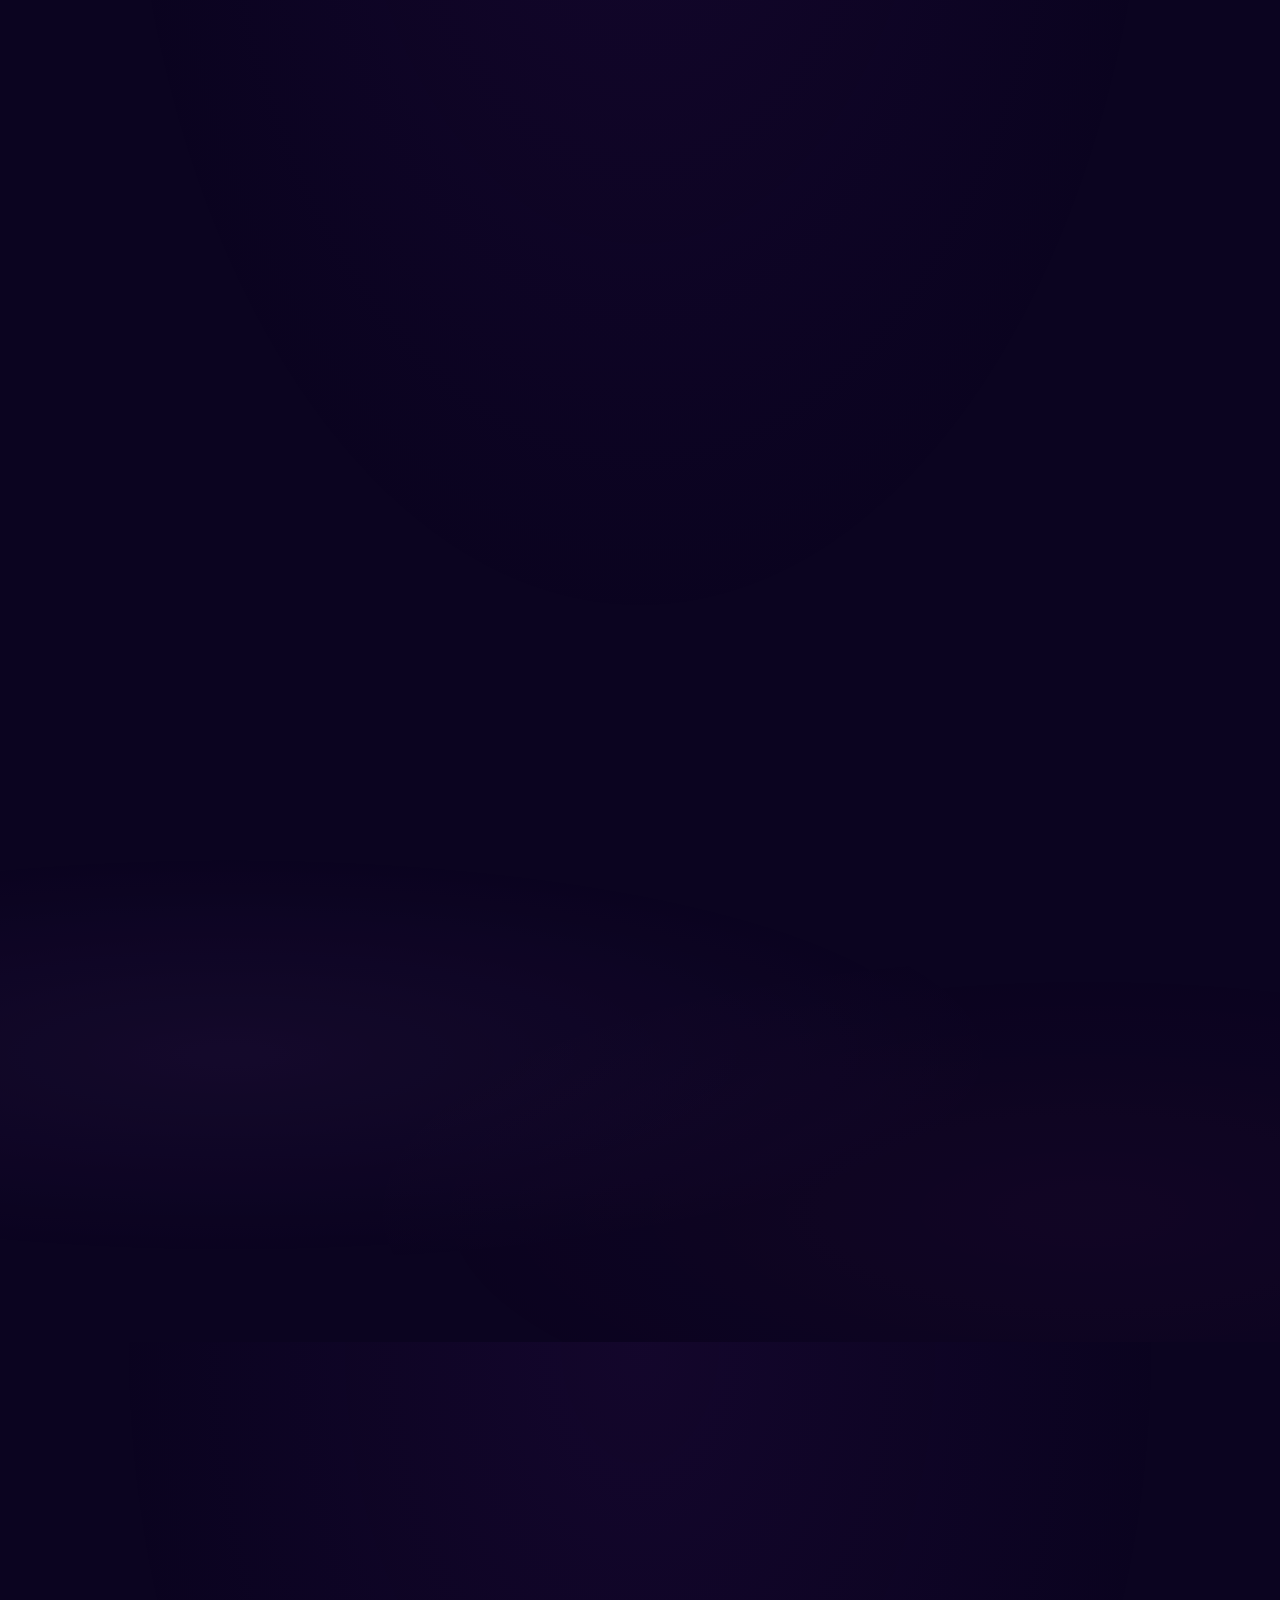
==== commit 5be9c3f0: "fix: mobile PIN keypad icons — SVG backspace + CSS-drawn decorative star" ====
--- a/index.html
+++ b/index.html
@@ -1240,7 +1240,7 @@
 .pin-lock{position:fixed;z-index:130;inset:0;display:grid;place-items:center;overflow-y:auto;padding:clamp(1rem,4vw,2rem);padding-top:max(1rem,env(safe-area-inset-top));padding-bottom:max(1rem,env(safe-area-inset-bottom));background:radial-gradient(ellipse at 50% 8%,rgba(155,86,226,.3),transparent 48%),radial-gradient(ellipse at 12% 90%,rgba(89,37,151,.26),transparent 42%),linear-gradient(155deg,#100522 0%,#1c0a38 52%,#090319 100%);opacity:1;visibility:visible;transition:opacity .48s ease,visibility .48s}
 .pin-lock[hidden]{display:none}
 .pin-lock.is-unlocking{opacity:0;visibility:hidden;pointer-events:none}
-.pin-lock::before,.pin-lock::after{content:"✦";position:absolute;pointer-events:none;color:rgba(230,190,255,.55);font-size:clamp(1.1rem,3vw,2rem);text-shadow:0 0 22px #c77dff;animation:pinTwinkle 3s ease-in-out infinite alternate}
+.pin-lock::before,.pin-lock::after{content:"";position:absolute;pointer-events:none;width:clamp(8px,2vw,15px);height:clamp(8px,2vw,15px);background:rgba(230,190,255,.6);border-radius:2px;transform:rotate(45deg);box-shadow:0 0 18px 2px rgba(199,125,255,.55);animation:pinTwinkle 3s ease-in-out infinite alternate}
 .pin-lock::before{top:13%;left:12%}.pin-lock::after{right:11%;bottom:14%;animation-delay:1.2s}
 @keyframes pinTwinkle{from{opacity:.35;transform:scale(.8) rotate(-12deg)}to{opacity:1;transform:scale(1.12) rotate(12deg)}}
 .pin-lock-card{position:relative;width:min(100%,390px);margin:auto;padding:clamp(1.35rem,5vw,2.1rem);border:1px solid rgba(220,178,255,.3);border-radius:30px;background:linear-gradient(155deg,rgba(54,24,83,.92),rgba(19,8,42,.95));box-shadow:0 28px 90px rgba(0,0,0,.48),0 0 65px rgba(159,89,222,.2),inset 0 1px rgba(255,255,255,.12);text-align:center;-webkit-touch-callout:none;-webkit-user-select:none;user-select:none}
@@ -1271,6 +1271,7 @@
    tap when the element under the finger changes) — brightness only. */
 .pin-lock-keypad .pin-key:active,.pin-lock-keypad .pin-key.is-pressed{transform:none!important}
 .pin-key.utility{font-size:.8rem;letter-spacing:.06em;color:#e4c8fa}
+.pin-key-icon{display:block;margin:0 auto;width:20px;height:20px}
 .pin-lock-foot{margin:1.15rem 0 0;color:#b99dce;font-size:.76rem;letter-spacing:.04em}
 @media(max-height:1000px){
   /* The whole keypad must stay above the fold: iOS Safari turns taps
@@ -1334,7 +1335,7 @@
       <button class="pin-key" type="button" data-pin-digit="1" aria-label="Digit 1">1</button><button class="pin-key" type="button" data-pin-digit="2" aria-label="Digit 2">2</button><button class="pin-key" type="button" data-pin-digit="3" aria-label="Digit 3">3</button><button class="pin-key" type="button" data-pin-digit="4" aria-label="Digit 4">4</button><button class="pin-key" type="button" data-pin-digit="5" aria-label="Digit 5">5</button><button class="pin-key" type="button" data-pin-digit="6" aria-label="Digit 6">6</button><button class="pin-key" type="button" data-pin-digit="7" aria-label="Digit 7">7</button><button class="pin-key" type="button" data-pin-digit="8" aria-label="Digit 8">8</button><button class="pin-key" type="button" data-pin-digit="9" aria-label="Digit 9">9</button>
       <button class="pin-key utility" type="button" data-pin-action="clear" aria-label="Clear PIN">Clear</button>
       <button class="pin-key" type="button" data-pin-digit="0" aria-label="Digit 0">0</button>
-      <button class="pin-key utility" type="button" data-pin-action="backspace" aria-label="Delete last digit">⌫</button>
+      <button class="pin-key utility" type="button" data-pin-action="backspace" aria-label="Delete last digit"><svg class="pin-key-icon" viewBox="0 0 24 24" width="20" height="20" aria-hidden="true" focusable="false"><path d="M9 5h11a1 1 0 0 1 1 1v12a1 1 0 0 1-1 1H9L2 12l7-7z" fill="none" stroke="currentColor" stroke-width="1.7" stroke-linejoin="round"/><path d="M11.5 9.5l4.5 5m0-5l-4.5 5" fill="none" stroke="currentColor" stroke-width="1.7" stroke-linecap="round"/></svg></button>
     </div>
     <p class="pin-lock-foot">🌷 Seven stars · one sky · forever purple 💜✨</p>
   </div>
